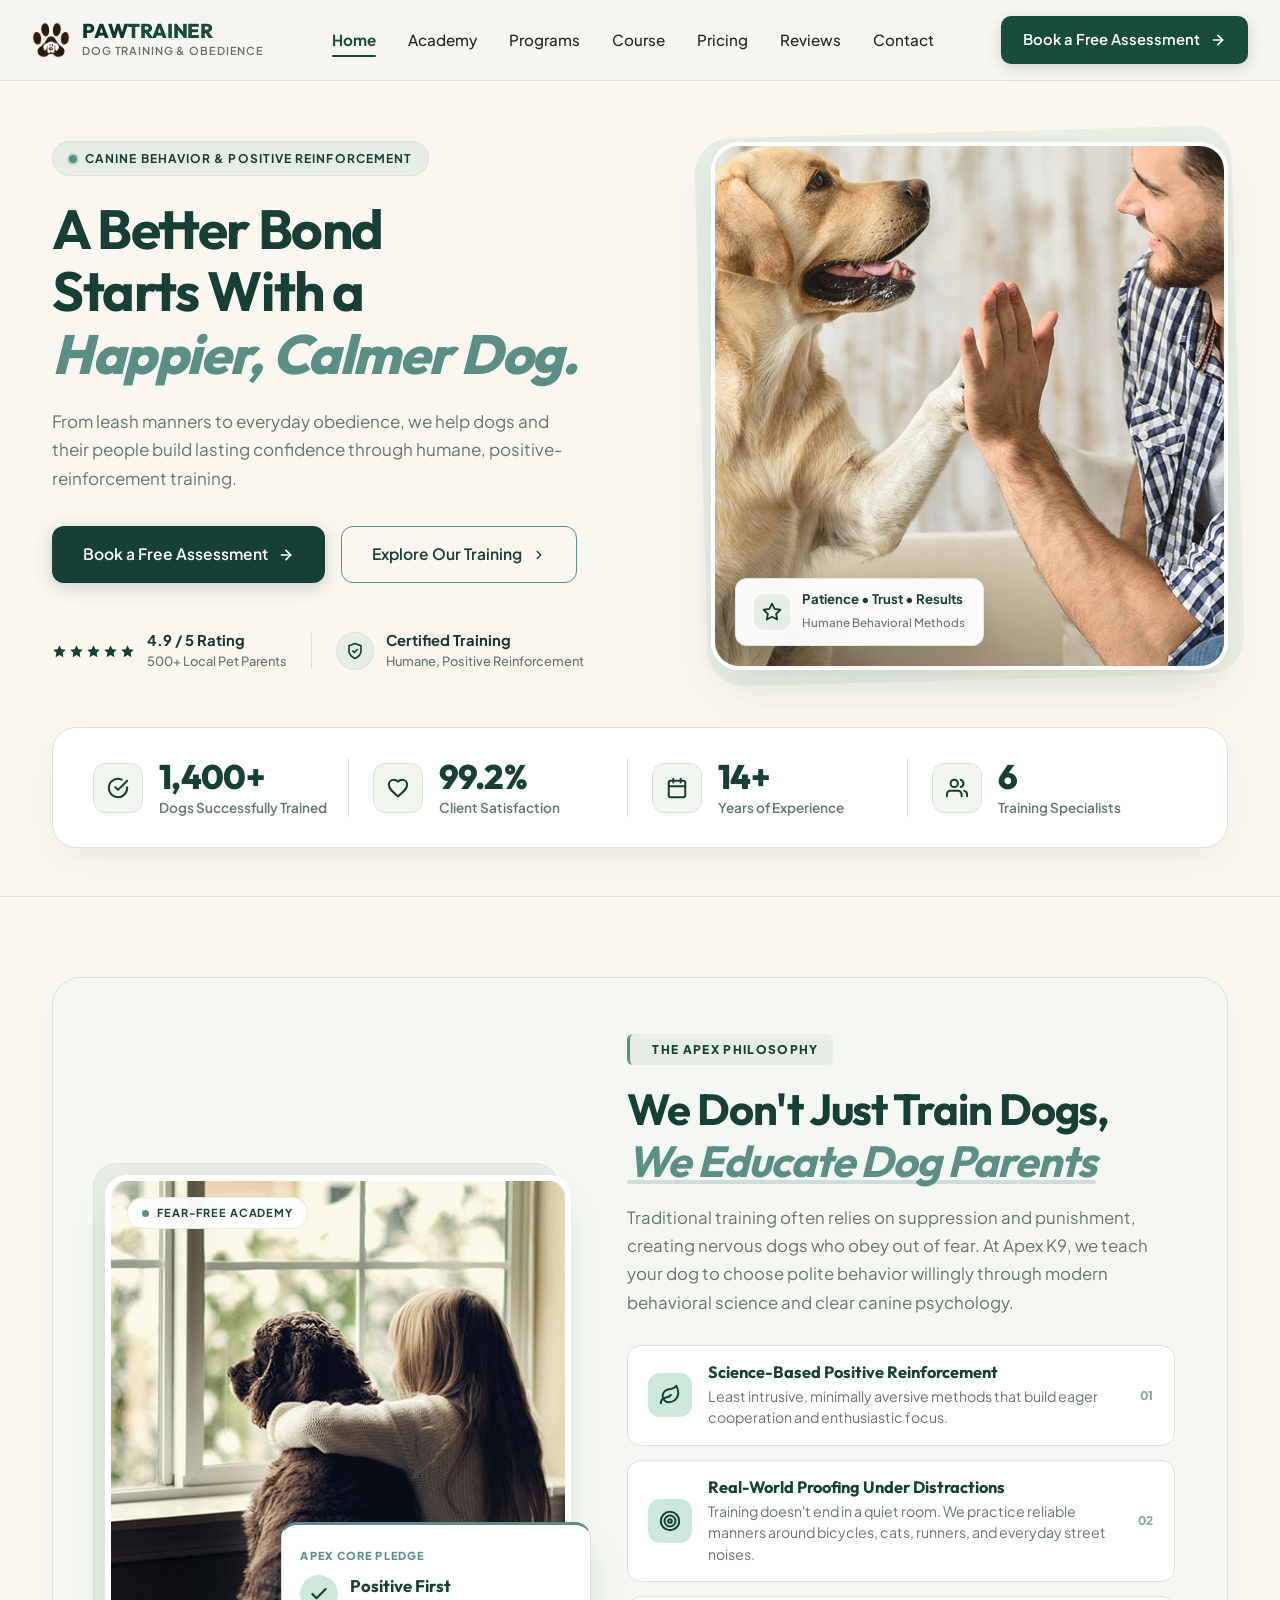
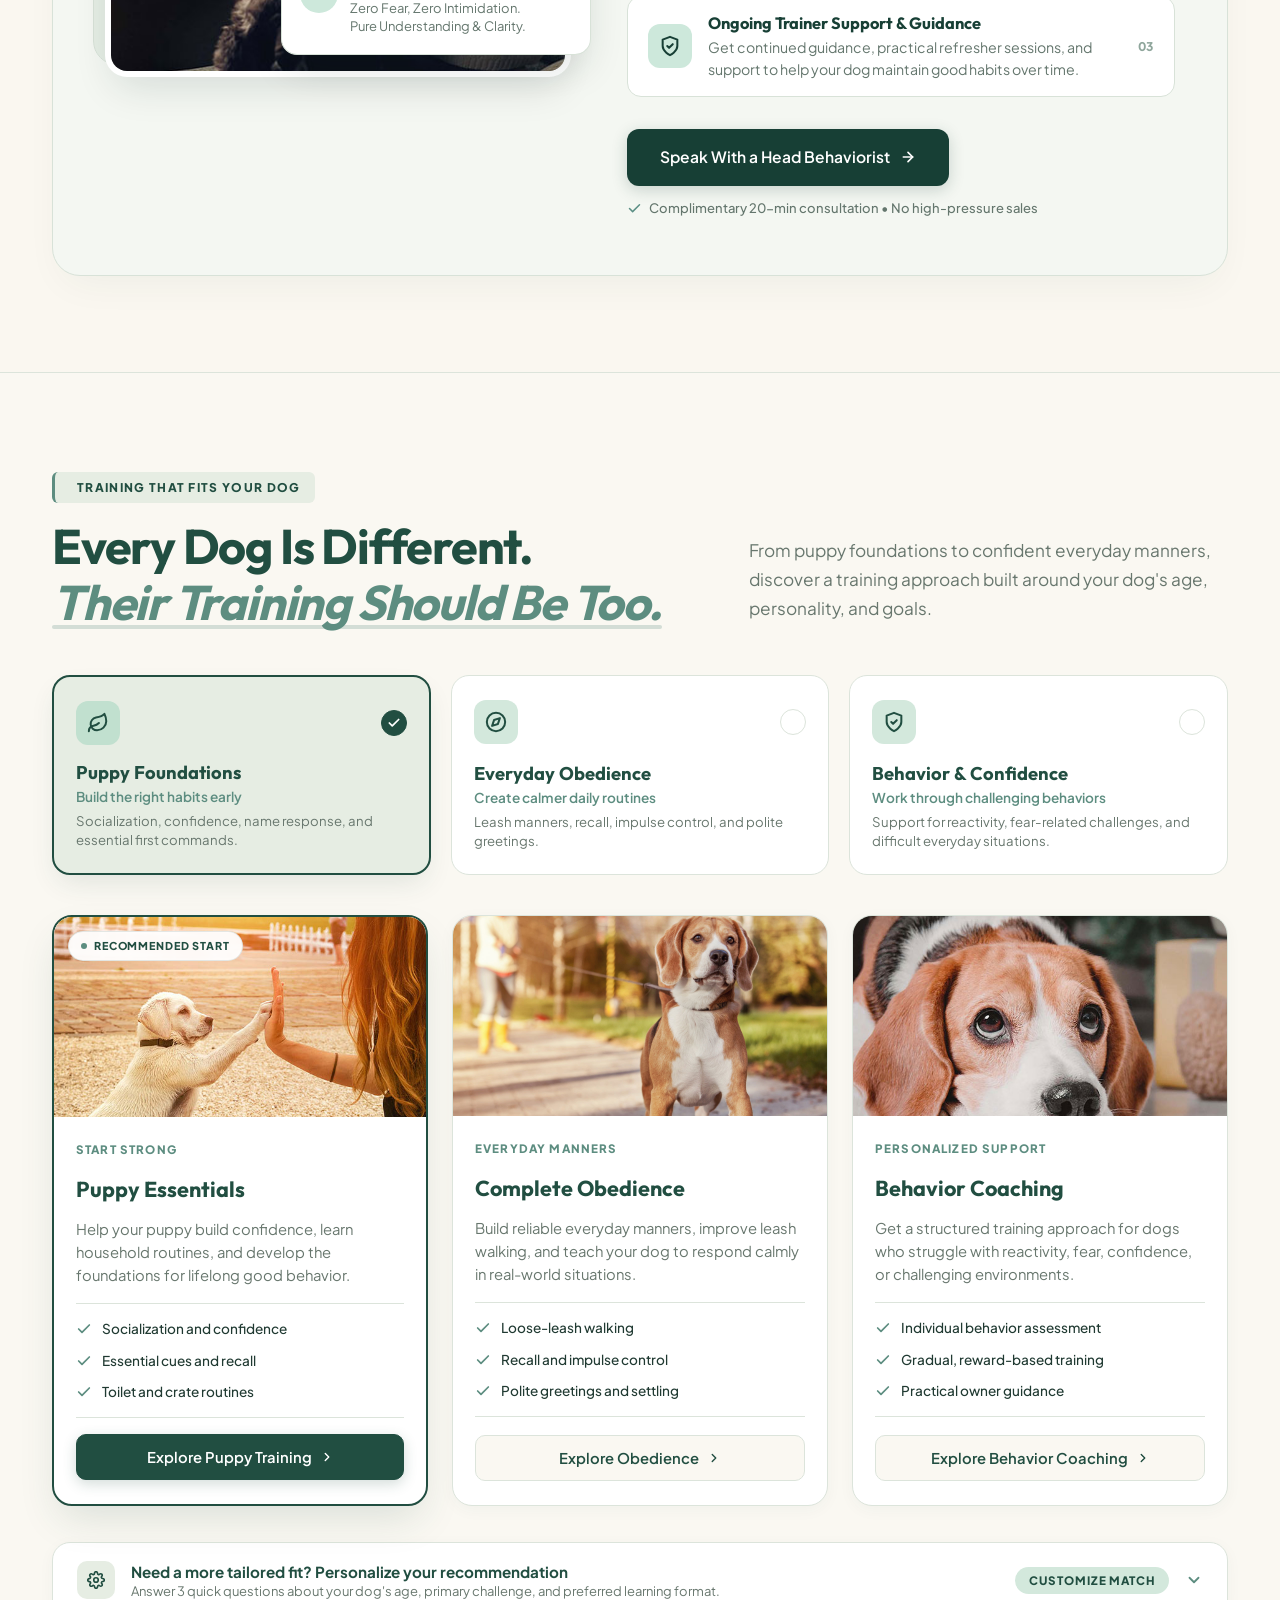
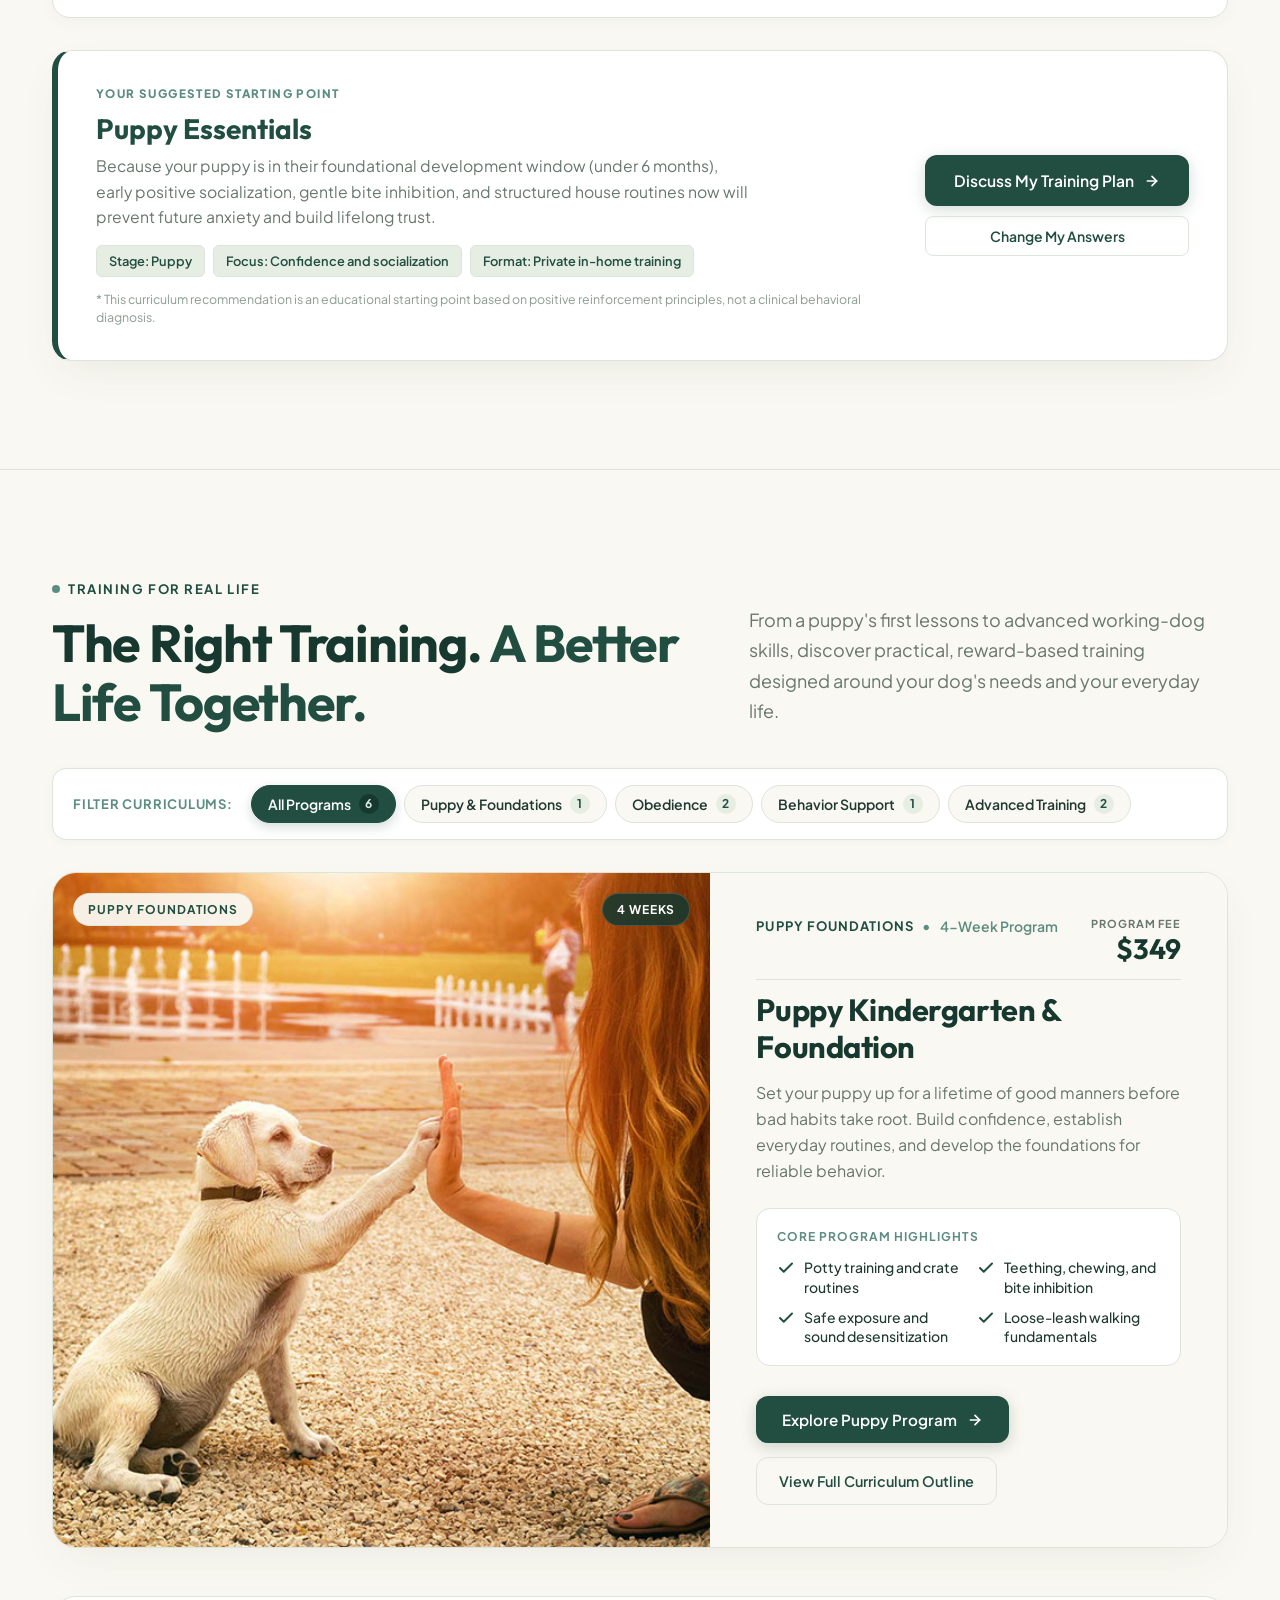
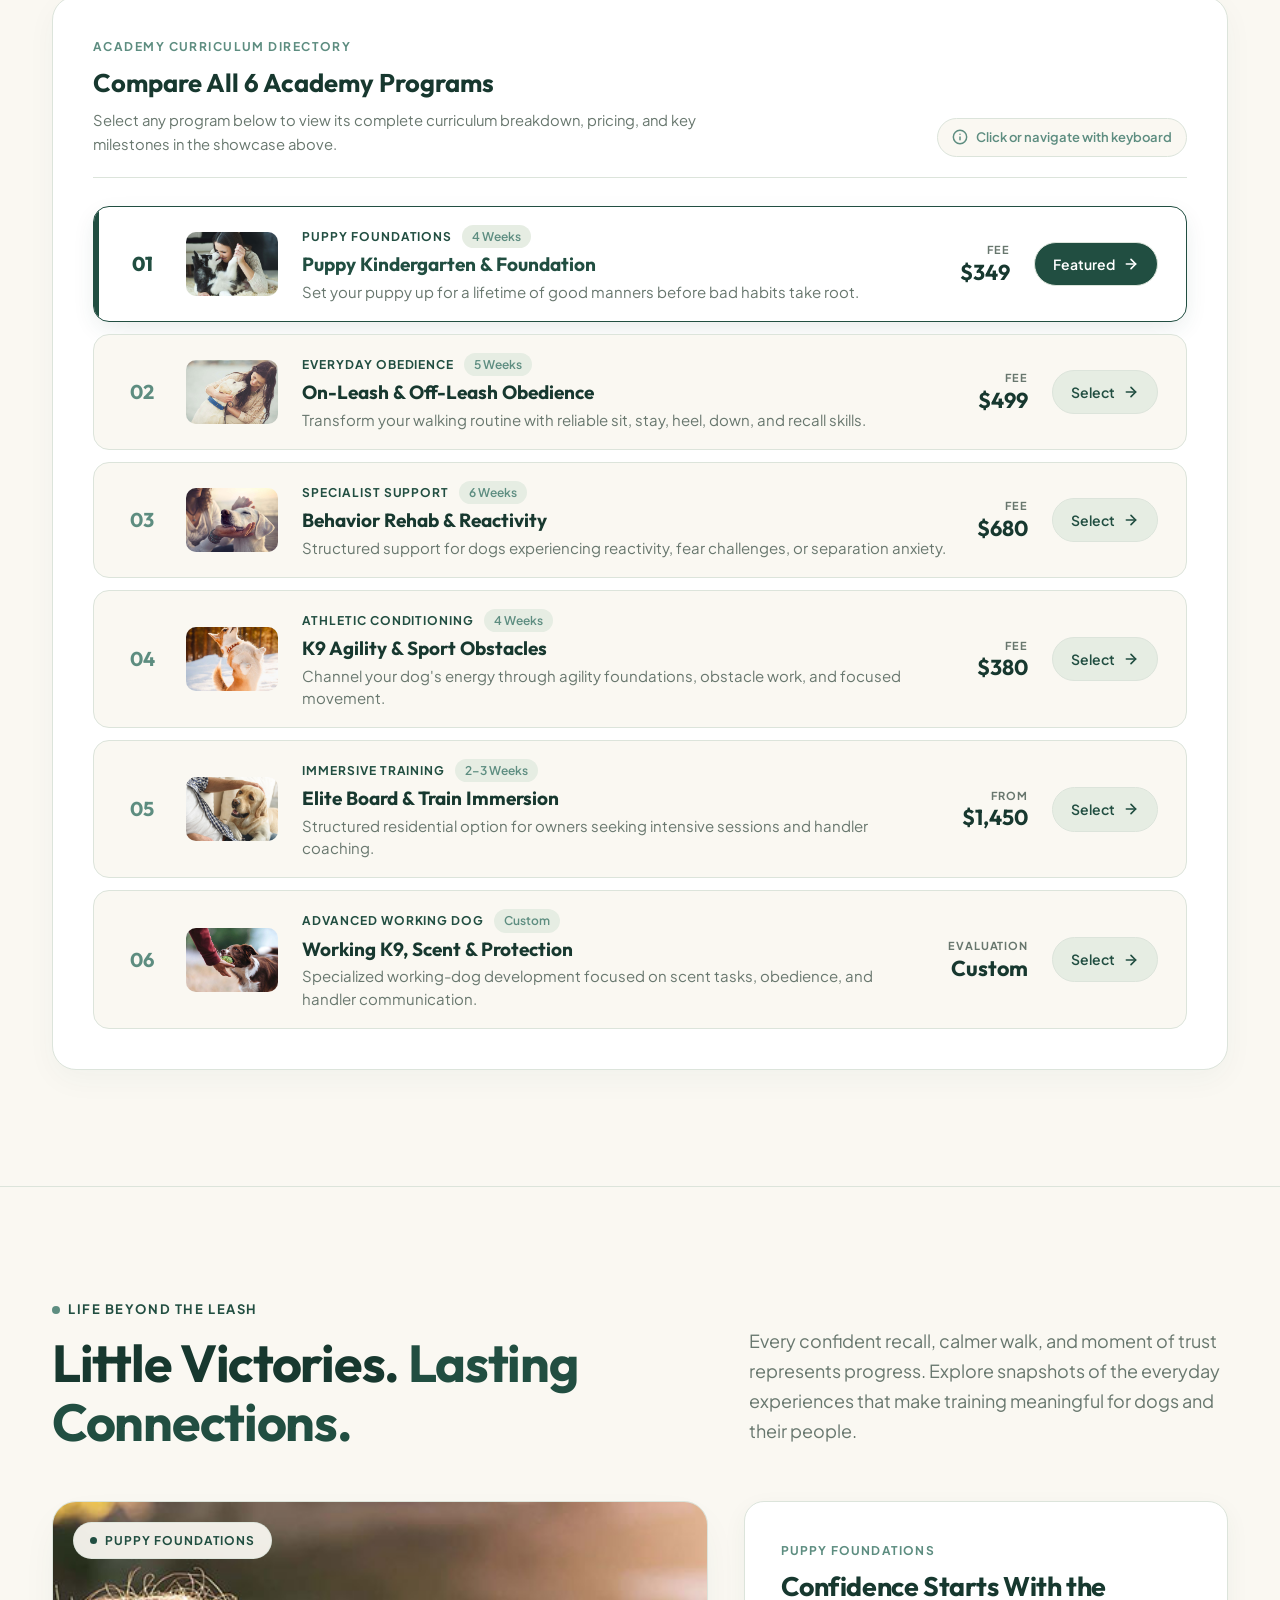
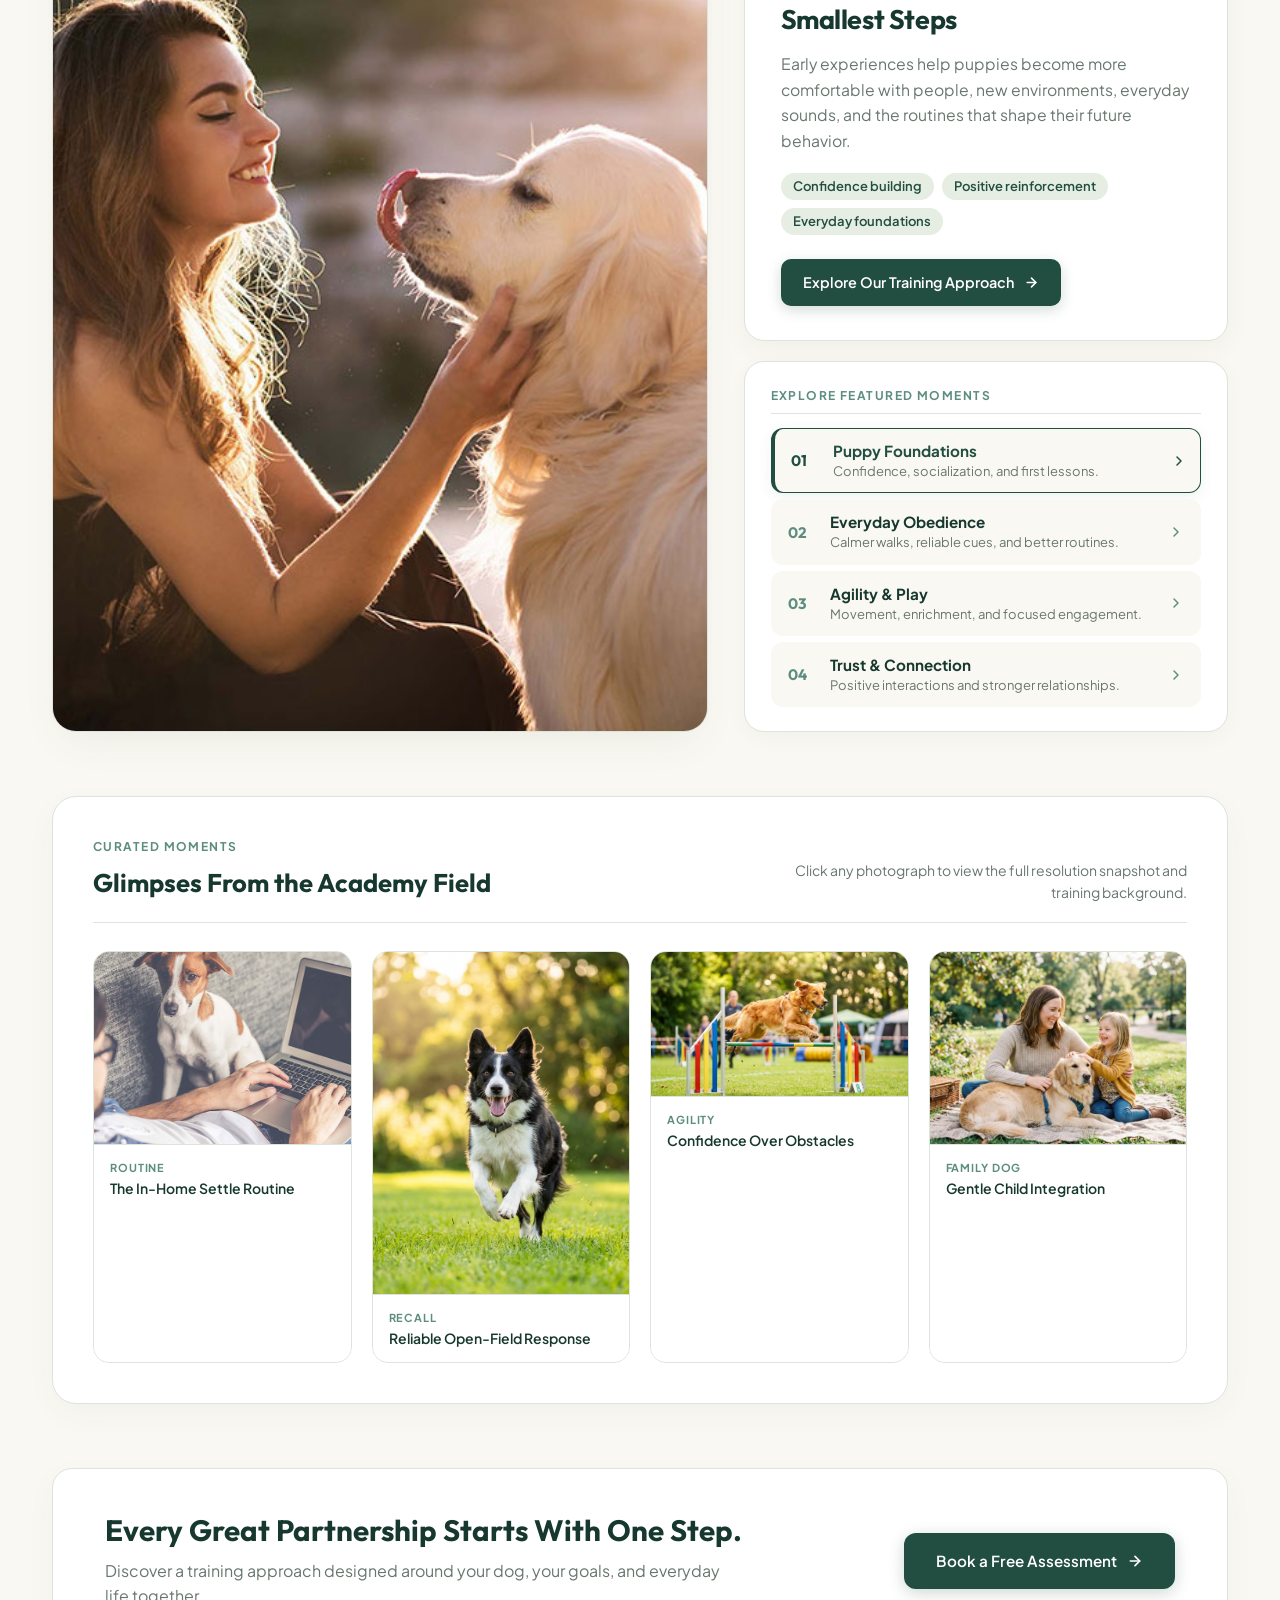
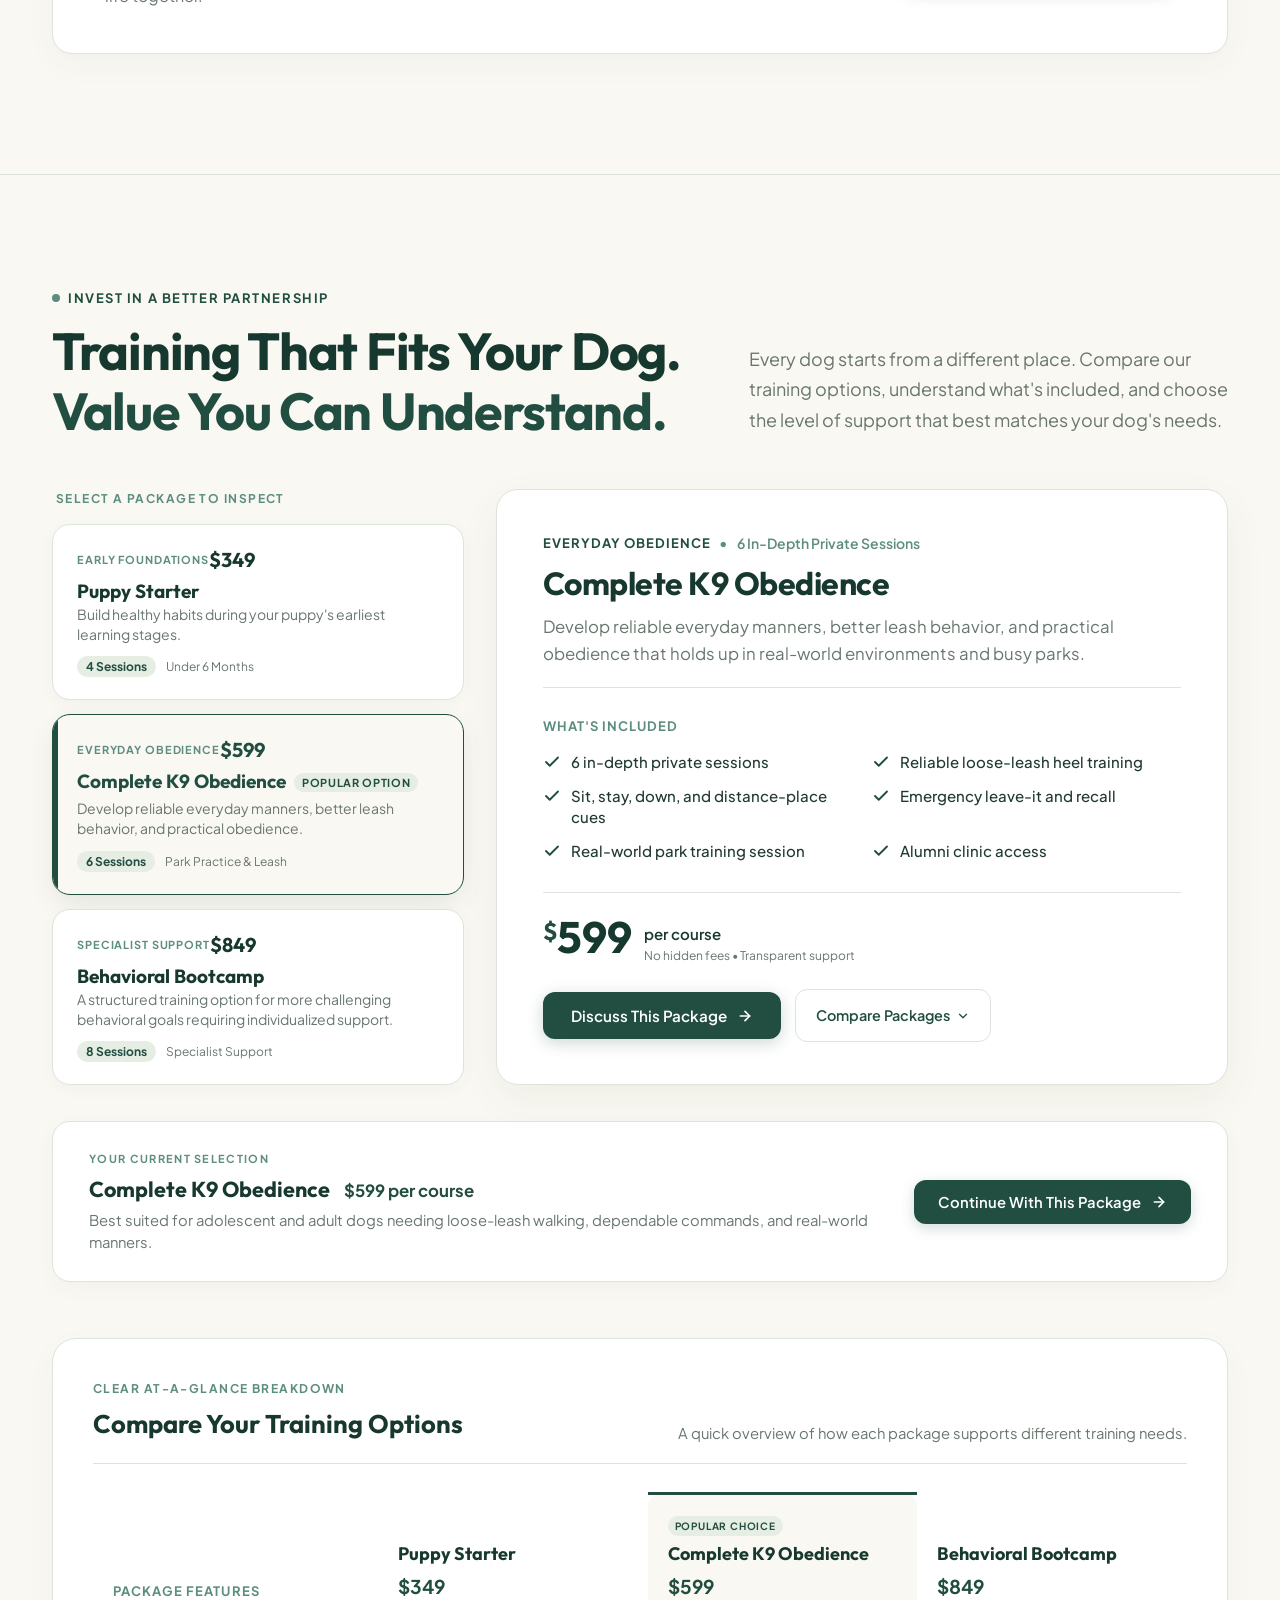
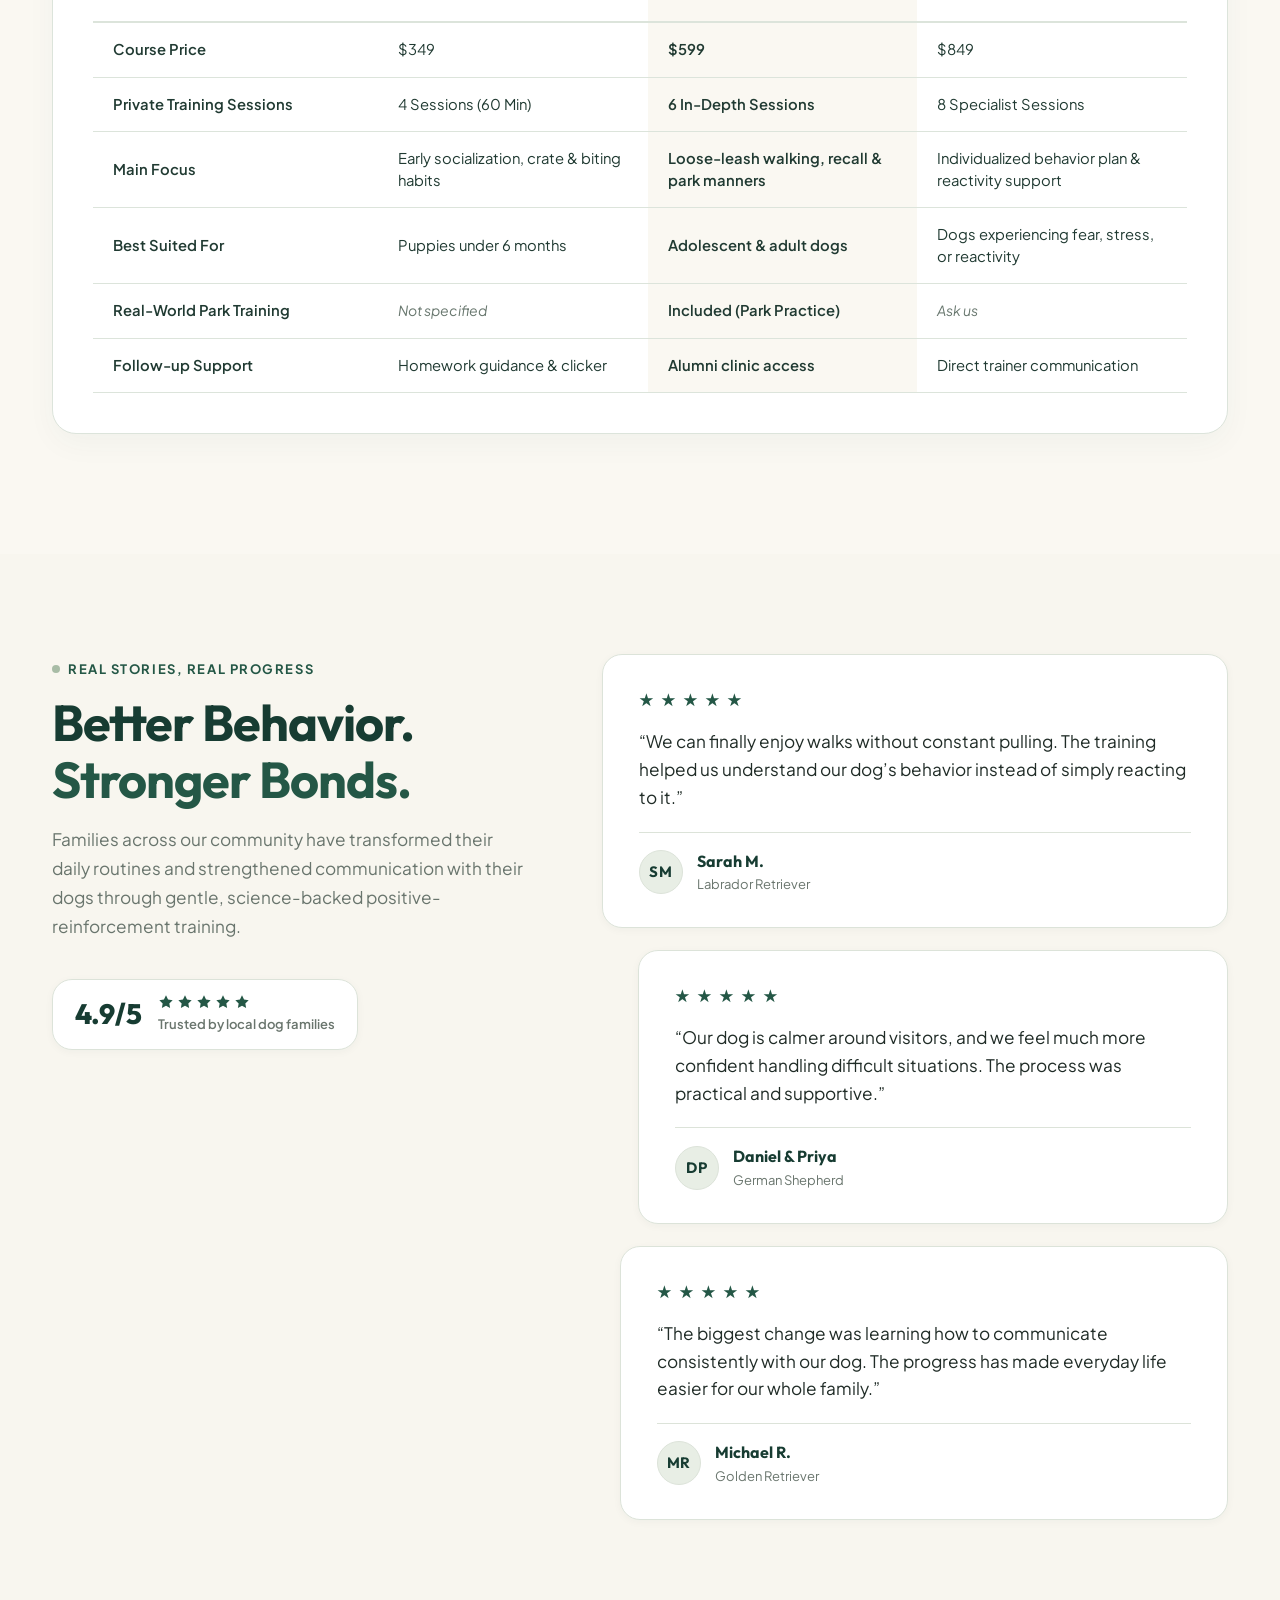
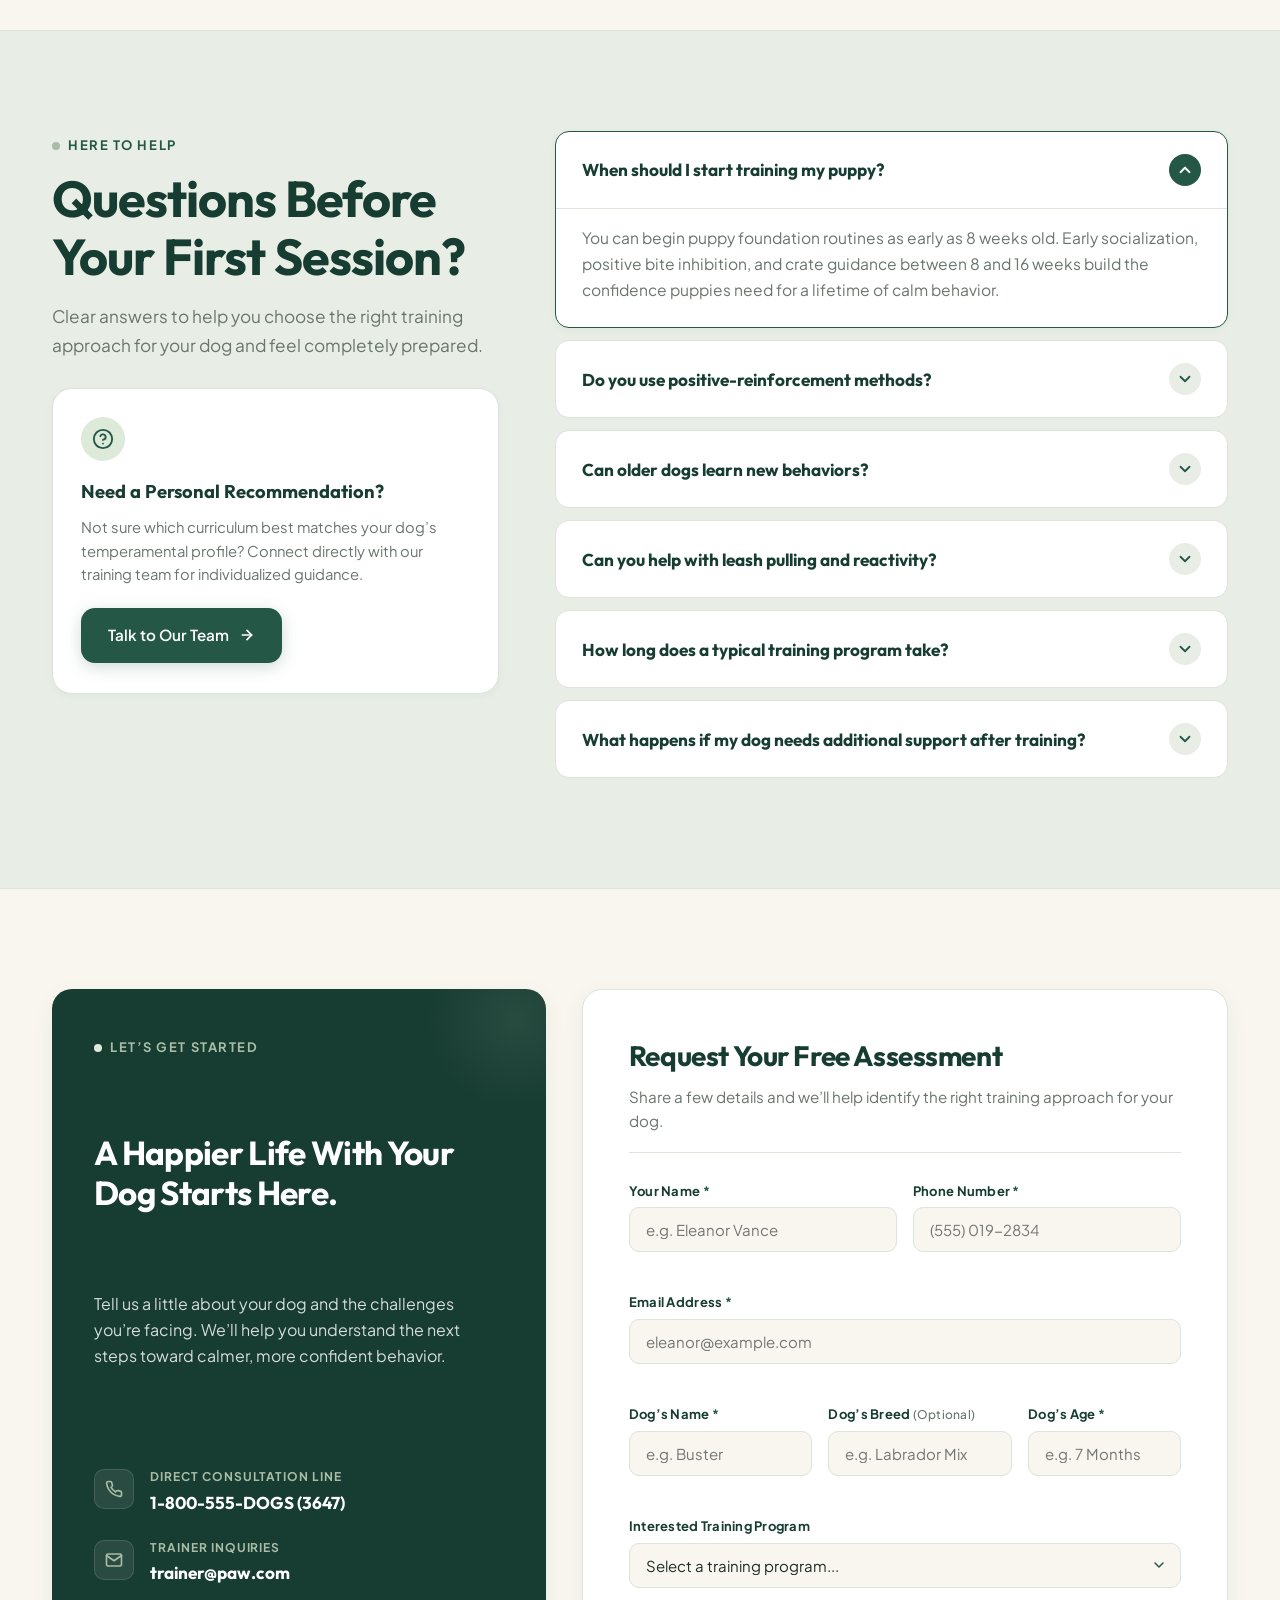
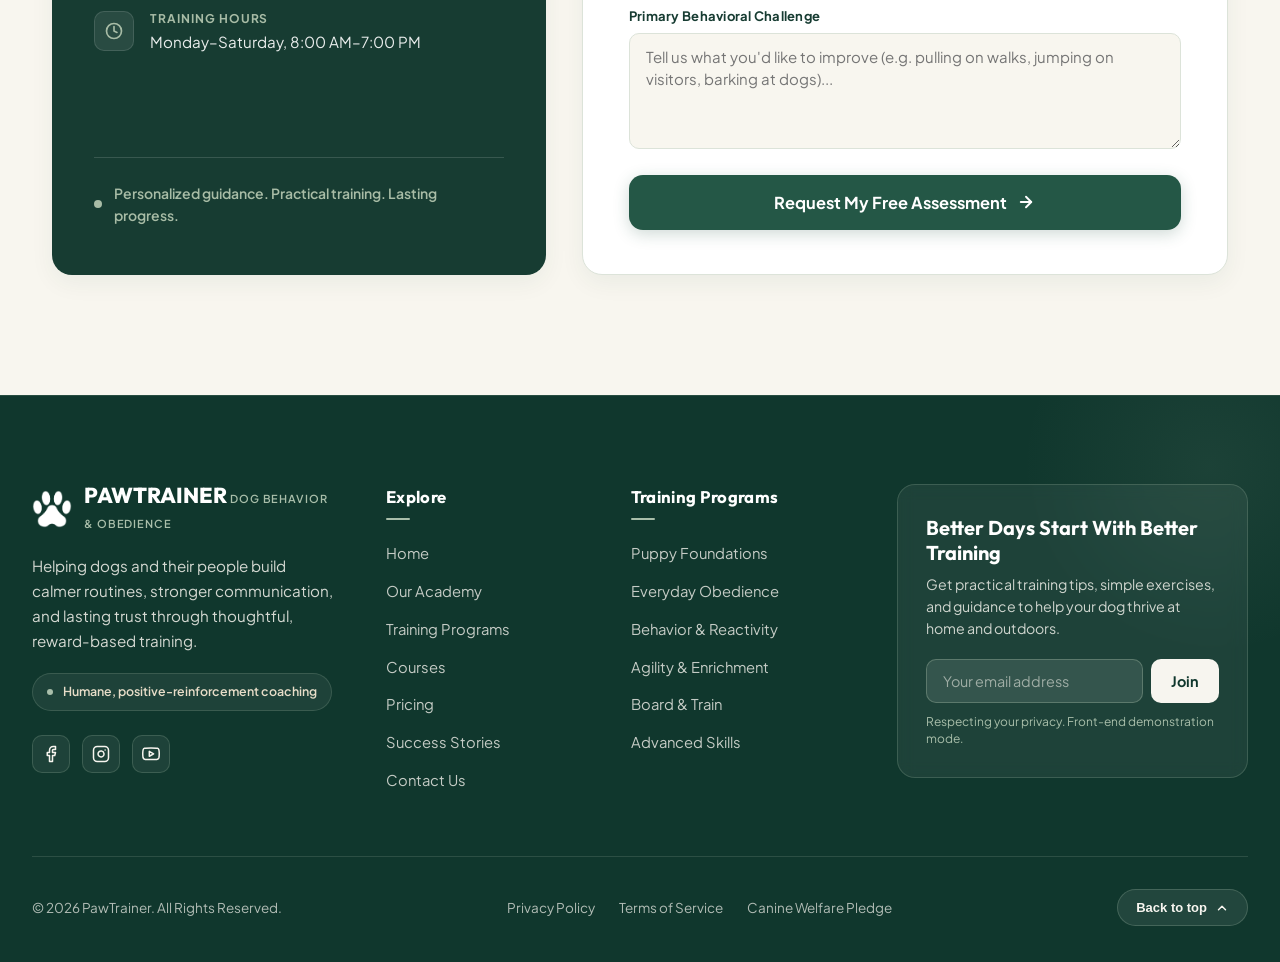
==== redesign.html @ b41aa751 "Initial commit: dog behavior and obedience redesign" ====
<!DOCTYPE html>
<html lang="en">
<head>
  <meta charset="UTF-8">
  <meta name="viewport" content="width=device-width, initial-scale=1.0">
  <title>Canine Behavioral Academy | Calm &amp; Obedient Dog Training</title>
  <meta name="description" content="A better bond starts with a happier, calmer dog. Humane, positive-reinforcement canine behavior and obedience training by certified specialists.">

  <!-- Editorial Typography: Outfit & Plus Jakarta Sans -->
  <link rel="preconnect" href="https://fonts.googleapis.com">
  <link rel="preconnect" href="https://fonts.gstatic.com" crossorigin>
  <link href="https://fonts.googleapis.com/css2?family=Outfit:wght@500;600;700;800&family=Plus+Jakarta+Sans:ital,wght@0,400;0,500;0,600;0,700;1,400;1,600&display=swap" rel="stylesheet">

  <!-- Redesigned Hero, Philosophy & Programs Stylesheet -->
  <link rel="stylesheet" href="assets/css/redesign.css?v=3.0">

  <!-- =========================================================================
       Redesigned Navigation Bar & Layered Footer Stylesheet (.rt-*)
       ========================================================================= -->
  <style id="rt-nav-footer-styles">
    /* Target section scroll-margin-top for sticky nav offset */
    #hero,
    #philosophy,
    #programs,
    #training,
    #gallery,
    #pricing,
    #s7-stories,
    #s7-faq-section,
    #s7-contact-block {
      scroll-margin-top: 84px;
    }

    /* --------------------------------------------------------------------------
       PART A: Redesigned Sticky Navigation Bar (.rt-navbar)
       -------------------------------------------------------------------------- */
    .rt-navbar {
      position: sticky;
      top: 0;
      left: 0;
      width: 100%;
      z-index: 1000;
      background-color: rgba(247, 245, 239, 0.94);
      backdrop-filter: blur(12px);
      -webkit-backdrop-filter: blur(12px);
      border-bottom: 1px solid rgba(23, 76, 60, 0.12);
      transition: all 0.25s cubic-bezier(0.16, 1, 0.3, 1);
    }

    .rt-navbar.is-scrolled {
      background-color: rgba(255, 255, 255, 0.97);
      box-shadow: 0 4px 20px rgba(16, 55, 45, 0.06);
      border-bottom-color: rgba(23, 76, 60, 0.16);
    }

    .rt-navbar__container {
      max-width: 1320px;
      margin: 0 auto;
      padding: 0 32px;
      height: 80px;
      display: flex;
      align-items: center;
      justify-content: space-between;
      gap: 24px;
    }

    /* Brand Logo */
    .rt-navbar__brand {
      display: inline-flex;
      align-items: center;
      gap: 12px;
      text-decoration: none;
      flex-shrink: 0;
      transition: transform 0.2s ease;
    }

    .rt-navbar__brand:hover {
      transform: translateY(-1px);
    }

    .rt-navbar__logo-img {
      width: 38px;
      height: 38px;
      object-fit: contain;
      display: block;
    }

    .rt-navbar__brand-text {
      display: flex;
      flex-direction: column;
    }

    .rt-navbar__brand-title {
      font-family: var(--font-heading, 'Outfit', sans-serif);
      font-size: 1.25rem;
      font-weight: 800;
      line-height: 1.1;
      letter-spacing: -0.01em;
      color: #10372D;
    }

    .rt-navbar__brand-accent {
      color: #174C3C;
    }

    .rt-navbar__brand-tagline {
      font-family: var(--font-body, 'Plus Jakarta Sans', sans-serif);
      font-size: 0.6875rem;
      font-weight: 600;
      letter-spacing: 0.08em;
      text-transform: uppercase;
      color: #657168;
    }

    /* Desktop Navigation Menu */
    .rt-navbar__menu {
      display: flex;
      align-items: center;
      gap: 32px;
      list-style: none;
      margin: 0;
      padding: 0;
    }

    .rt-navbar__link {
      position: relative;
      font-family: var(--font-body, 'Plus Jakarta Sans', sans-serif);
      font-size: 0.95rem;
      font-weight: 500;
      color: #202A25;
      text-decoration: none;
      padding: 8px 0;
      transition: color 0.2s ease, font-weight 0.2s ease;
    }

    .rt-navbar__link::after {
      content: '';
      position: absolute;
      left: 0;
      bottom: 0;
      width: 100%;
      height: 2px;
      background-color: #174C3C;
      border-radius: 2px;
      transform: scaleX(0);
      transform-origin: center;
      transition: transform 0.22s cubic-bezier(0.16, 1, 0.3, 1);
    }

    .rt-navbar__link:hover {
      color: #174C3C;
    }

    .rt-navbar__link:hover::after {
      transform: scaleX(1);
    }

    .rt-navbar__link.is-active {
      color: #174C3C;
      font-weight: 700;
    }

    .rt-navbar__link.is-active::after {
      transform: scaleX(1);
    }

    .rt-navbar__link:focus-visible {
      outline: 2px solid #174C3C;
      outline-offset: 4px;
      border-radius: 4px;
    }

    /* Navbar CTA Actions */
    .rt-navbar__actions {
      display: flex;
      align-items: center;
      gap: 16px;
      flex-shrink: 0;
    }

    .rt-navbar__cta-btn {
      display: inline-flex;
      align-items: center;
      gap: 10px;
      padding: 12px 22px;
      background-color: #174C3C;
      color: #FFFFFF;
      border-radius: 10px;
      font-family: var(--font-body, 'Plus Jakarta Sans', sans-serif);
      font-size: 0.925rem;
      font-weight: 600;
      text-decoration: none;
      transition: all 0.25s cubic-bezier(0.16, 1, 0.3, 1);
      box-shadow: 0 4px 14px rgba(23, 76, 60, 0.2);
      border: none;
      cursor: pointer;
    }

    .rt-navbar__cta-btn:hover {
      background-color: #10372D;
      transform: translateY(-2px);
      box-shadow: 0 6px 20px rgba(16, 55, 45, 0.28);
      color: #FFFFFF;
    }

    .rt-navbar__cta-btn:focus-visible {
      outline: 3px solid #A9BEAA;
      outline-offset: 3px;
    }

    .rt-navbar__cta-icon {
      width: 16px;
      height: 16px;
      flex-shrink: 0;
    }

    /* Mobile Toggle Hamburger */
    .rt-navbar__toggle {
      display: none;
      width: 44px;
      height: 44px;
      padding: 0;
      background: transparent;
      border: 1px solid rgba(23, 76, 60, 0.16);
      border-radius: 10px;
      color: #10372D;
      cursor: pointer;
      align-items: center;
      justify-content: center;
      transition: background-color 0.2s ease, border-color 0.2s ease;
    }

    .rt-navbar__toggle:hover {
      background-color: #E8EEE5;
      border-color: #A9BEAA;
    }

    .rt-navbar__toggle:focus-visible {
      outline: 2px solid #174C3C;
      outline-offset: 2px;
    }

    .rt-navbar__toggle-icon {
      width: 22px;
      height: 22px;
    }

    /* Mobile Drawer */
    .rt-navbar__mobile-drawer {
      display: none;
    }

    @media (max-width: 1024px) {
      .rt-navbar__menu,
      .rt-navbar__actions .rt-navbar__cta-btn {
        display: none;
      }

      .rt-navbar__toggle {
        display: flex;
      }

      .rt-navbar__mobile-drawer {
        display: block;
        position: absolute;
        top: 100%;
        left: 0;
        width: 100%;
        background-color: #F7F5EF;
        border-bottom: 1px solid rgba(23, 76, 60, 0.16);
        box-shadow: 0 16px 36px rgba(16, 55, 45, 0.12);
        padding: 24px 32px 32px;
        max-height: 0;
        overflow: hidden;
        opacity: 0;
        visibility: hidden;
        transition: max-height 0.35s cubic-bezier(0.16, 1, 0.3, 1), opacity 0.25s ease, visibility 0.25s ease;
      }

      .rt-navbar__mobile-drawer.is-open {
        max-height: 520px;
        opacity: 1;
        visibility: visible;
      }

      .rt-navbar__mobile-list {
        list-style: none;
        margin: 0 0 24px;
        padding: 0;
        display: flex;
        flex-direction: column;
        gap: 6px;
      }

      .rt-navbar__mobile-link {
        display: block;
        padding: 12px 14px;
        font-family: var(--font-heading, 'Outfit', sans-serif);
        font-size: 1.1rem;
        font-weight: 600;
        color: #202A25;
        text-decoration: none;
        border-radius: 8px;
        transition: background-color 0.2s ease, color 0.2s ease;
      }

      .rt-navbar__mobile-link:hover,
      .rt-navbar__mobile-link.is-active {
        background-color: #E8EEE5;
        color: #174C3C;
      }

      .rt-navbar__mobile-cta {
        width: 100%;
        justify-content: center;
        padding: 14px 24px;
        font-size: 1rem;
      }
    }

    @media (max-width: 480px) {
      .rt-navbar__container {
        padding: 0 20px;
        height: 72px;
      }

      .rt-navbar__mobile-drawer {
        padding: 20px 20px 28px;
      }

      .rt-navbar__brand-title {
        font-size: 1.15rem;
      }

      .rt-navbar__brand-tagline {
        font-size: 0.625rem;
      }
    }

    /* --------------------------------------------------------------------------
       PART B: Redesigned Layered Footer (.rt-footer)
       Deep forest-green (#10372D), ivory text (#F7F5EF), muted sage (#A9BEAA)
       -------------------------------------------------------------------------- */
    .rt-footer {
      background-color: #10372D;
      color: #F7F5EF;
      font-family: var(--font-body, 'Plus Jakarta Sans', sans-serif);
      padding: 88px 0 36px;
      position: relative;
      overflow: hidden;
      border-top: 1px solid rgba(169, 190, 170, 0.16);
    }

    .rt-footer::before {
      content: '';
      position: absolute;
      top: -120px;
      right: -120px;
      width: 380px;
      height: 380px;
      border-radius: 50%;
      background: radial-gradient(circle, rgba(169, 190, 170, 0.08) 0%, transparent 70%);
      pointer-events: none;
    }

    .rt-footer__container {
      max-width: 1320px;
      margin: 0 auto;
      padding: 0 32px;
      position: relative;
      z-index: 1;
    }

    /* Main Grid Layout */
    .rt-footer__grid {
      display: grid;
      grid-template-columns: 1.4fr 0.9fr 1fr 1.35fr;
      gap: 48px;
      margin-bottom: 64px;
    }

    /* Col 1: Brand & Mission */
    .rt-footer__brand-col {
      display: flex;
      flex-direction: column;
    }

    .rt-footer__brand {
      display: inline-flex;
      align-items: center;
      gap: 12px;
      text-decoration: none;
      margin-bottom: 18px;
    }

    .rt-footer__brand-logo {
      width: 40px;
      height: 40px;
      object-fit: contain;
      filter: brightness(0) invert(1);
    }

    .rt-footer__brand-title {
      font-family: var(--font-heading, 'Outfit', sans-serif);
      font-size: 1.35rem;
      font-weight: 800;
      line-height: 1.1;
      color: #FFFFFF;
    }

    .rt-footer__brand-tagline {
      font-size: 0.6875rem;
      font-weight: 600;
      letter-spacing: 0.08em;
      text-transform: uppercase;
      color: #A9BEAA;
    }

    .rt-footer__desc {
      font-size: 0.95rem;
      line-height: 1.65;
      color: rgba(247, 245, 239, 0.85);
      margin: 0 0 20px;
      max-width: 340px;
    }

    .rt-footer__pledge-badge {
      display: inline-flex;
      align-items: center;
      gap: 10px;
      padding: 8px 14px;
      background-color: rgba(255, 255, 255, 0.06);
      border: 1px solid rgba(169, 190, 170, 0.2);
      border-radius: 9999px;
      font-size: 0.775rem;
      font-weight: 600;
      color: #E7DDC8;
      margin-bottom: 24px;
      width: fit-content;
    }

    .rt-footer__pledge-dot {
      width: 6px;
      height: 6px;
      border-radius: 50%;
      background-color: #A9BEAA;
    }

    .rt-footer__socials {
      display: flex;
      align-items: center;
      gap: 12px;
    }

    .rt-footer__social-btn {
      width: 38px;
      height: 38px;
      border-radius: 10px;
      background-color: rgba(255, 255, 255, 0.06);
      border: 1px solid rgba(169, 190, 170, 0.22);
      color: #F7F5EF;
      display: flex;
      align-items: center;
      justify-content: center;
      text-decoration: none;
      transition: all 0.2s ease;
    }

    .rt-footer__social-btn:hover {
      background-color: #174C3C;
      border-color: #A9BEAA;
      color: #FFFFFF;
      transform: translateY(-2px);
    }

    .rt-footer__social-btn:focus-visible {
      outline: 2px solid #A9BEAA;
      outline-offset: 2px;
    }

    /* Col 2 & 3: Link Columns */
    .rt-footer__col-heading {
      font-family: var(--font-heading, 'Outfit', sans-serif);
      font-size: 1.05rem;
      font-weight: 700;
      letter-spacing: 0.02em;
      color: #FFFFFF;
      margin: 0 0 20px;
      position: relative;
      padding-bottom: 10px;
    }

    .rt-footer__col-heading::after {
      content: '';
      position: absolute;
      left: 0;
      bottom: 0;
      width: 24px;
      height: 2px;
      background-color: #A9BEAA;
      border-radius: 2px;
    }

    .rt-footer__link-list {
      list-style: none;
      margin: 0;
      padding: 0;
      display: flex;
      flex-direction: column;
      gap: 12px;
    }

    .rt-footer__link {
      font-size: 0.925rem;
      color: rgba(247, 245, 239, 0.78);
      text-decoration: none;
      transition: color 0.2s ease, transform 0.2s ease;
      display: inline-flex;
      align-items: center;
      gap: 6px;
    }

    .rt-footer__link:hover {
      color: #FFFFFF;
      transform: translateX(3px);
    }

    .rt-footer__link:focus-visible {
      outline: 2px solid #A9BEAA;
      outline-offset: 2px;
      border-radius: 4px;
    }

    /* Col 4: Newsletter Card */
    .rt-footer__newsletter-card {
      background-color: rgba(255, 255, 255, 0.06);
      border: 1px solid rgba(169, 190, 170, 0.22);
      border-radius: 18px;
      padding: 30px 28px;
      backdrop-filter: blur(8px);
    }

    .rt-footer__newsletter-title {
      font-family: var(--font-heading, 'Outfit', sans-serif);
      font-size: 1.25rem;
      font-weight: 700;
      color: #FFFFFF;
      margin: 0 0 8px;
      line-height: 1.25;
    }

    .rt-footer__newsletter-desc {
      font-size: 0.8875rem;
      line-height: 1.55;
      color: rgba(247, 245, 239, 0.82);
      margin: 0 0 20px;
    }

    .rt-footer__form {
      display: flex;
      flex-direction: column;
      gap: 10px;
    }

    .rt-footer__input-row {
      display: flex;
      gap: 8px;
    }

    .rt-footer__input {
      flex: 1;
      padding: 12px 16px;
      border-radius: 10px;
      border: 1px solid rgba(169, 190, 170, 0.35);
      background-color: rgba(255, 255, 255, 0.1);
      color: #FFFFFF;
      font-family: var(--font-body, 'Plus Jakarta Sans', sans-serif);
      font-size: 0.9rem;
      transition: border-color 0.2s ease, background-color 0.2s ease;
    }

    .rt-footer__input::placeholder {
      color: rgba(247, 245, 239, 0.55);
    }

    .rt-footer__input:focus {
      outline: none;
      background-color: rgba(255, 255, 255, 0.16);
      border-color: #A9BEAA;
      box-shadow: 0 0 0 3px rgba(169, 190, 170, 0.25);
    }

    .rt-footer__submit-btn {
      padding: 12px 20px;
      border-radius: 10px;
      border: none;
      background-color: #F7F5EF;
      color: #10372D;
      font-family: var(--font-body, 'Plus Jakarta Sans', sans-serif);
      font-size: 0.9rem;
      font-weight: 700;
      cursor: pointer;
      transition: all 0.2s ease;
      white-space: nowrap;
    }

    .rt-footer__submit-btn:hover {
      background-color: #E7DDC8;
      transform: translateY(-1px);
    }

    .rt-footer__submit-btn:focus-visible {
      outline: 2px solid #FFFFFF;
      outline-offset: 2px;
    }

    .rt-footer__form-note {
      font-size: 0.75rem;
      color: #A9BEAA;
      line-height: 1.45;
      margin: 0;
    }

    .rt-footer__form-status {
      font-size: 0.8125rem;
      padding: 8px 12px;
      border-radius: 8px;
      margin-top: 6px;
      display: none;
    }

    .rt-footer__form-status.is-visible {
      display: block;
    }

    .rt-footer__form-status.is-success {
      background-color: rgba(169, 190, 170, 0.18);
      color: #E7DDC8;
      border: 1px solid rgba(169, 190, 170, 0.3);
    }

    .rt-footer__form-status.is-error {
      background-color: rgba(220, 80, 80, 0.18);
      color: #FFC0C0;
      border: 1px solid rgba(220, 80, 80, 0.3);
    }

    /* Footer Bottom Legal & Back to Top */
    .rt-footer__bottom {
      display: flex;
      justify-content: space-between;
      align-items: center;
      padding-top: 32px;
      border-top: 1px solid rgba(169, 190, 170, 0.18);
      flex-wrap: wrap;
      gap: 20px;
      font-size: 0.845rem;
      color: rgba(247, 245, 239, 0.7);
    }

    .rt-footer__legal-links {
      display: flex;
      align-items: center;
      gap: 24px;
      flex-wrap: wrap;
    }

    .rt-footer__legal-link {
      color: rgba(247, 245, 239, 0.7);
      text-decoration: none;
      transition: color 0.2s ease;
    }

    .rt-footer__legal-link:hover {
      color: #FFFFFF;
    }

    .rt-footer__legal-link:focus-visible {
      outline: 2px solid #A9BEAA;
      outline-offset: 2px;
      border-radius: 4px;
    }

    .rt-footer__back-to-top {
      display: inline-flex;
      align-items: center;
      gap: 8px;
      padding: 10px 18px;
      border-radius: 9999px;
      background-color: rgba(255, 255, 255, 0.08);
      border: 1px solid rgba(169, 190, 170, 0.25);
      color: #F7F5EF;
      font-size: 0.8125rem;
      font-weight: 600;
      cursor: pointer;
      transition: all 0.22s ease;
    }

    .rt-footer__back-to-top:hover {
      background-color: #174C3C;
      border-color: #A9BEAA;
      color: #FFFFFF;
      transform: translateY(-2px);
    }

    .rt-footer__back-to-top:focus-visible {
      outline: 2px solid #A9BEAA;
      outline-offset: 2px;
    }

    /* Responsive Footer Breakpoints */
    @media (max-width: 1024px) {
      .rt-footer {
        padding: 72px 0 32px;
      }

      .rt-footer__grid {
        grid-template-columns: 1fr 1fr;
        gap: 40px;
      }

      .rt-footer__brand-col {
        max-width: 100%;
      }

      .rt-footer__desc {
        max-width: 100%;
      }

      .rt-footer__newsletter-card {
        grid-column: span 2;
      }
    }

    @media (max-width: 768px) {
      .rt-footer__container {
        padding: 0 20px;
      }

      .rt-footer__grid {
        grid-template-columns: 1fr;
        gap: 36px;
      }

      .rt-footer__newsletter-card {
        grid-column: span 1;
      }

      .rt-footer__bottom {
        flex-direction: column;
        align-items: flex-start;
        gap: 18px;
      }

      .rt-footer__legal-links {
        gap: 16px;
      }

      .rt-footer__back-to-top {
        align-self: flex-start;
      }
    }

    @media (max-width: 480px) {
      .rt-footer__input-row {
        flex-direction: column;
      }

      .rt-footer__submit-btn {
        width: 100%;
      }
    }
  </style>
</head>
<body class="redesign-body">

  <!-- =========================================================================
       Redesigned Sticky Navigation Bar (.rt-navbar)
       ========================================================================= -->
  <header class="rt-navbar" id="rt-site-header">
    <div class="rt-navbar__container">
      
      <!-- Brand Logo -->
      <a href="#hero" class="rt-navbar__brand" aria-label="PawTrainer Homepage">
        <img src="assets/images/logo-paw.png" alt="PawTrainer Canine Academy Logo" class="rt-navbar__logo-img">
        <div class="rt-navbar__brand-text">
          <span class="rt-navbar__brand-title">PAW<span class="rt-navbar__brand-accent">TRAINER</span></span>
          <span class="rt-navbar__brand-tagline">Dog Training &amp; Obedience</span>
        </div>
      </a>

      <!-- Desktop Navigation Menu -->
      <nav class="rt-navbar__nav" aria-label="Primary Navigation">
        <ul class="rt-navbar__menu">
          <li><a href="#hero" class="rt-navbar__link is-active">Home</a></li>
          <li><a href="#philosophy" class="rt-navbar__link">Academy</a></li>
          <li><a href="#programs" class="rt-navbar__link">Programs</a></li>
          <li><a href="#training" class="rt-navbar__link">Course</a></li>
          <li><a href="#pricing" class="rt-navbar__link">Pricing</a></li>
          <li><a href="#s7-stories" class="rt-navbar__link">Reviews</a></li>
          <li><a href="#s7-contact-block" class="rt-navbar__link">Contact</a></li>
        </ul>
      </nav>

      <!-- CTA Action & Mobile Toggle -->
      <div class="rt-navbar__actions">
        <a href="#s7-contact-block" class="rt-navbar__cta-btn" id="rtNavCta">
          <span>Book a Free Assessment</span>
          <svg class="rt-navbar__cta-icon" viewBox="0 0 24 24" fill="none" stroke="currentColor" stroke-width="2.4" stroke-linecap="round" stroke-linejoin="round" aria-hidden="true">
            <line x1="5" y1="12" x2="19" y2="12"></line>
            <polyline points="12 5 19 12 12 19"></polyline>
          </svg>
        </a>

        <!-- Mobile Menu Toggle Button -->
        <button type="button" class="rt-navbar__toggle" id="rt-mobile-toggle" aria-label="Toggle navigation menu" aria-expanded="false" aria-controls="rt-mobile-menu">
          <svg class="rt-navbar__toggle-icon" viewBox="0 0 24 24" fill="none" stroke="currentColor" stroke-width="2.2" stroke-linecap="round" stroke-linejoin="round" aria-hidden="true">
            <line x1="3" y1="6" x2="21" y2="6"></line>
            <line x1="3" y1="12" x2="21" y2="12"></line>
            <line x1="3" y1="18" x2="21" y2="18"></line>
          </svg>
        </button>
      </div>

    </div>

    <!-- Mobile Navigation Drawer -->
    <div class="rt-navbar__mobile-drawer" id="rt-mobile-menu" aria-label="Mobile Navigation">
      <ul class="rt-navbar__mobile-list">
        <li><a href="#hero" class="rt-navbar__mobile-link is-active">Home</a></li>
        <li><a href="#philosophy" class="rt-navbar__mobile-link">Academy</a></li>
        <li><a href="#programs" class="rt-navbar__mobile-link">Programs</a></li>
        <li><a href="#training" class="rt-navbar__mobile-link">Course</a></li>
        <li><a href="#pricing" class="rt-navbar__mobile-link">Pricing</a></li>
        <li><a href="#s7-stories" class="rt-navbar__mobile-link">Reviews</a></li>
        <li><a href="#s7-contact-block" class="rt-navbar__mobile-link">Contact</a></li>
      </ul>
      <a href="#s7-contact-block" class="rt-navbar__cta-btn rt-navbar__mobile-cta">
        <span>Book a Free Assessment</span>
        <svg class="rt-navbar__cta-icon" viewBox="0 0 24 24" fill="none" stroke="currentColor" stroke-width="2.4" stroke-linecap="round" stroke-linejoin="round" aria-hidden="true">
          <line x1="5" y1="12" x2="19" y2="12"></line>
          <polyline points="12 5 19 12 12 19"></polyline>
        </svg>
      </a>
    </div>
  </header>

  <main id="main-content">
    <!-- =========================================================================
         Redesigned Hero Section (Warm Ivory & Forest Green Split Composition)
         ========================================================================= -->
    <section class="redesign-hero" id="hero" aria-label="Canine Academy Introduction">
      <div class="redesign-hero__container">
        <div class="redesign-hero__layout">
          
          <!-- Left Content Column (~52%) -->
          <div class="redesign-hero__content">
            
            <!-- Eyebrow Label -->
            <div class="redesign-hero__eyebrow" role="text">
              <span class="redesign-hero__eyebrow-dot" aria-hidden="true"></span>
              <span class="redesign-hero__eyebrow-text">CANINE BEHAVIOR &amp; POSITIVE REINFORCEMENT</span>
            </div>

            <!-- Main Headline -->
            <h1 class="redesign-hero__title">
              A Better Bond Starts With a <span class="redesign-hero__title-highlight">Happier, Calmer Dog.</span>
            </h1>

            <!-- Supporting Paragraph -->
            <p class="redesign-hero__text">
              From leash manners to everyday obedience, we help dogs and their people build lasting confidence through humane, positive-reinforcement training.
            </p>

            <!-- CTA Actions -->
            <div class="redesign-hero__actions">
              <a href="#assessment" class="redesign-hero__btn redesign-hero__btn--primary" id="heroBookAssessment">
                <span>Book a Free Assessment</span>
                <svg class="redesign-hero__btn-icon" width="16" height="16" viewBox="0 0 24 24" fill="none" stroke="currentColor" stroke-width="2.5" stroke-linecap="round" stroke-linejoin="round" aria-hidden="true">
                  <line x1="5" y1="12" x2="19" y2="12"></line>
                  <polyline points="12 5 19 12 12 19"></polyline>
                </svg>
              </a>
              <a href="#training" class="redesign-hero__btn redesign-hero__btn--secondary" id="heroExploreTraining">
                <span>Explore Our Training</span>
                <svg class="redesign-hero__btn-icon" width="14" height="14" viewBox="0 0 24 24" fill="none" stroke="currentColor" stroke-width="2.2" stroke-linecap="round" stroke-linejoin="round" aria-hidden="true">
                  <polyline points="9 18 15 12 9 6"></polyline>
                </svg>
              </a>
            </div>

            <!-- Trust Indicators -->
            <div class="redesign-hero__trust" aria-label="Accreditations and client ratings">
              <!-- Indicator 1 -->
              <div class="redesign-hero__trust-card">
                <div class="redesign-hero__trust-stars" aria-label="5 out of 5 stars">
                  <svg width="15" height="15" viewBox="0 0 24 24" fill="currentColor" aria-hidden="true"><polygon points="12 2 15.09 8.26 22 9.27 17 14.14 18.18 21.02 12 17.77 5.82 21.02 7 14.14 2 9.27 8.91 8.26 12 2"/></svg>
                  <svg width="15" height="15" viewBox="0 0 24 24" fill="currentColor" aria-hidden="true"><polygon points="12 2 15.09 8.26 22 9.27 17 14.14 18.18 21.02 12 17.77 5.82 21.02 7 14.14 2 9.27 8.91 8.26 12 2"/></svg>
                  <svg width="15" height="15" viewBox="0 0 24 24" fill="currentColor" aria-hidden="true"><polygon points="12 2 15.09 8.26 22 9.27 17 14.14 18.18 21.02 12 17.77 5.82 21.02 7 14.14 2 9.27 8.91 8.26 12 2"/></svg>
                  <svg width="15" height="15" viewBox="0 0 24 24" fill="currentColor" aria-hidden="true"><polygon points="12 2 15.09 8.26 22 9.27 17 14.14 18.18 21.02 12 17.77 5.82 21.02 7 14.14 2 9.27 8.91 8.26 12 2"/></svg>
                  <svg width="15" height="15" viewBox="0 0 24 24" fill="currentColor" aria-hidden="true"><polygon points="12 2 15.09 8.26 22 9.27 17 14.14 18.18 21.02 12 17.77 5.82 21.02 7 14.14 2 9.27 8.91 8.26 12 2"/></svg>
                </div>
                <div class="redesign-hero__trust-meta">
                  <span class="redesign-hero__trust-val">4.9 / 5 Rating</span>
                  <span class="redesign-hero__trust-sub">500+ Local Pet Parents</span>
                </div>
              </div>

              <!-- Subtle Divider -->
              <div class="redesign-hero__trust-divider" aria-hidden="true"></div>

              <!-- Indicator 2 -->
              <div class="redesign-hero__trust-card">
                <div class="redesign-hero__trust-icon" aria-hidden="true">
                  <svg width="18" height="18" viewBox="0 0 24 24" fill="none" stroke="currentColor" stroke-width="2.2" stroke-linecap="round" stroke-linejoin="round">
                    <path d="M12 22s8-4 8-10V5l-8-3-8 3v7c0 6 8 10 8 10z"/>
                    <polyline points="9 12 11 14 15 10"></polyline>
                  </svg>
                </div>
                <div class="redesign-hero__trust-meta">
                  <span class="redesign-hero__trust-val">Certified Training</span>
                  <span class="redesign-hero__trust-sub">Humane, Positive Reinforcement</span>
                </div>
              </div>
            </div>

          </div>

          <!-- Right Visual Column (~48%) -->
          <div class="redesign-hero__media">
            <!-- Decorative organic backdrop -->
            <div class="redesign-hero__media-backdrop" aria-hidden="true"></div>
            
            <div class="redesign-hero__image-wrapper">
              <img 
                src="assets/images/slide01.jpg" 
                alt="Smiling dog trainer giving a joyful high-five to a calm, well-behaved golden labrador" 
                class="redesign-hero__image"
                width="620"
                height="520"
                loading="eager"
                fetchpriority="high"
              >
              <!-- Floating Boutique Badge -->
              <div class="redesign-hero__floating-badge" aria-hidden="true">
                <div class="redesign-hero__floating-badge-icon">
                  <svg width="20" height="20" viewBox="0 0 24 24" fill="none" stroke="currentColor" stroke-width="2.2" stroke-linecap="round" stroke-linejoin="round">
                    <path d="M12 2l3.09 6.26L22 9.27l-5 4.87 1.18 6.88L12 17.77l-6.18 3.25L7 14.14 2 9.27 8.91 8.26 12 2"/>
                  </svg>
                </div>
                <div class="redesign-hero__floating-badge-text">
                  <strong>Patience &bull; Trust &bull; Results</strong>
                  <span>Humane Behavioral Methods</span>
                </div>
              </div>
            </div>
          </div>

        </div>

        <!-- =========================================================================
             Statistics Panel (Integrated below Hero)
             ========================================================================= -->
        <div class="redesign-hero__stats" role="region" aria-label="Key academy statistics">
          
          <!-- Stat 1 -->
          <div class="redesign-hero__stat">
            <div class="redesign-hero__stat-icon" aria-hidden="true">
              <svg width="22" height="22" viewBox="0 0 24 24" fill="none" stroke="currentColor" stroke-width="2.2" stroke-linecap="round" stroke-linejoin="round">
                <path d="M22 11.08V12a10 10 0 1 1-5.93-9.14"></path>
                <polyline points="22 4 12 14.01 9 11.01"></polyline>
              </svg>
            </div>
            <div class="redesign-hero__stat-details">
              <div class="redesign-hero__stat-value">1,400+</div>
              <div class="redesign-hero__stat-label">Dogs Successfully Trained</div>
            </div>
          </div>

          <!-- Stat 2 -->
          <div class="redesign-hero__stat">
            <div class="redesign-hero__stat-icon" aria-hidden="true">
              <svg width="22" height="22" viewBox="0 0 24 24" fill="none" stroke="currentColor" stroke-width="2.2" stroke-linecap="round" stroke-linejoin="round">
                <path d="M12 21.35l-1.45-1.32C5.4 15.36 2 12.28 2 8.5 2 5.42 4.42 3 7.5 3c1.74 0 3.41.81 4.5 2.09C13.09 3.81 14.76 3 16.5 3 19.58 3 22 5.42 22 8.5c0 3.78-3.4 6.86-8.55 11.54L12 21.35z"/>
              </svg>
            </div>
            <div class="redesign-hero__stat-details">
              <div class="redesign-hero__stat-value">99.2%</div>
              <div class="redesign-hero__stat-label">Client Satisfaction</div>
            </div>
          </div>

          <!-- Stat 3 -->
          <div class="redesign-hero__stat">
            <div class="redesign-hero__stat-icon" aria-hidden="true">
              <svg width="22" height="22" viewBox="0 0 24 24" fill="none" stroke="currentColor" stroke-width="2.2" stroke-linecap="round" stroke-linejoin="round">
                <rect x="3" y="4" width="18" height="18" rx="2" ry="2"></rect>
                <line x1="16" y1="2" x2="16" y2="6"></line>
                <line x1="8" y1="2" x2="8" y2="6"></line>
                <line x1="3" y1="10" x2="21" y2="10"></line>
              </svg>
            </div>
            <div class="redesign-hero__stat-details">
              <div class="redesign-hero__stat-value">14+</div>
              <div class="redesign-hero__stat-label">Years of Experience</div>
            </div>
          </div>

          <!-- Stat 4 -->
          <div class="redesign-hero__stat">
            <div class="redesign-hero__stat-icon" aria-hidden="true">
              <svg width="22" height="22" viewBox="0 0 24 24" fill="none" stroke="currentColor" stroke-width="2.2" stroke-linecap="round" stroke-linejoin="round">
                <path d="M17 21v-2a4 4 0 0 0-4-4H5a4 4 0 0 0-4 4v2"></path>
                <circle cx="9" cy="7" r="4"></circle>
                <path d="M23 21v-2a4 4 0 0 0-3-3.87"></path>
                <path d="M16 3.13a4 4 0 0 1 0 7.75"></path>
              </svg>
            </div>
            <div class="redesign-hero__stat-details">
              <div class="redesign-hero__stat-value">6</div>
              <div class="redesign-hero__stat-label">Training Specialists</div>
            </div>
          </div>

        </div>

      </div>
    </section>

    <!-- =========================================================================
         Section 2: Philosophy & Training Approach
         ========================================================================= -->
    <section class="redesign-philosophy" id="philosophy" aria-label="Academy Philosophy and Training Approach">
      <div class="redesign-philosophy__container">
        
        <!-- Architectural Inset Frame for Section 2 -->
        <div class="redesign-philosophy__inner-frame">
          <div class="redesign-philosophy__layout">

            <!-- Left Column (~46%): Photograph with Architectural Matting & Floating Trust Card -->
            <div class="redesign-philosophy__visual">
              <div class="redesign-philosophy__visual-backdrop" aria-hidden="true"></div>
              
              <div class="redesign-philosophy__image-wrap">
                <img 
                  src="assets/images/18.jpg" 
                  alt="Child gently embracing her dog by a sunlit window in calm, affectionate companionship" 
                  class="redesign-philosophy__image"
                  width="740"
                  height="500"
                  loading="lazy"
                >
                <!-- Editorial Corner Badge on Image -->
                <div class="redesign-philosophy__image-tag" aria-hidden="true">
                  <span class="redesign-philosophy__image-tag-dot"></span>
                  <span>FEAR-FREE ACADEMY</span>
                </div>
              </div>

              <!-- Floating Trust Card -->
              <div class="redesign-philosophy__trust-card" role="region" aria-label="Positive First Guarantee">
                <div class="redesign-philosophy__trust-card-top">
                  <span class="redesign-philosophy__trust-kicker">APEX CORE PLEDGE</span>
                </div>
                <div class="redesign-philosophy__trust-card-body">
                  <div class="redesign-philosophy__trust-icon" aria-hidden="true">
                    <svg width="20" height="20" viewBox="0 0 24 24" fill="none" stroke="currentColor" stroke-width="2.6" stroke-linecap="round" stroke-linejoin="round">
                      <polyline points="20 6 9 17 4 12"></polyline>
                    </svg>
                  </div>
                  <div class="redesign-philosophy__trust-content">
                    <h3 class="redesign-philosophy__trust-title">Positive First</h3>
                    <p class="redesign-philosophy__trust-desc">Zero Fear, Zero Intimidation.<br>Pure Understanding &amp; Clarity.</p>
                  </div>
                </div>
              </div>
            </div>

            <!-- Right Column (~54%): Content, Eyebrow, Heading, Principles, CTA -->
            <div class="redesign-philosophy__content">
              
              <!-- Eyebrow Label -->
              <div class="redesign-philosophy__eyebrow" role="text">
                <span class="redesign-philosophy__eyebrow-accent" aria-hidden="true"></span>
                <span class="redesign-philosophy__eyebrow-text">THE APEX PHILOSOPHY</span>
              </div>

              <!-- Main Heading -->
              <h2 class="redesign-philosophy__title">
                We Don't Just Train Dogs, <span class="redesign-philosophy__title-accent">We Educate Dog Parents</span>
              </h2>

              <!-- Supporting Paragraph -->
              <p class="redesign-philosophy__description">
                Traditional training often relies on suppression and punishment, creating nervous dogs who obey out of fear. At Apex K9, we teach your dog to choose polite behavior willingly through modern behavioral science and clear canine psychology.
              </p>

              <!-- Three Philosophy Principles Stack (Structured Methodology Cards) -->
              <div class="redesign-philosophy__principles" role="list">
                
                <!-- Principle 1 -->
                <div class="redesign-philosophy__principle" role="listitem">
                  <div class="redesign-philosophy__principle-icon" aria-hidden="true">
                    <svg width="22" height="22" viewBox="0 0 24 24" fill="none" stroke="currentColor" stroke-width="2.2" stroke-linecap="round" stroke-linejoin="round">
                      <path d="M11 20A7 7 0 0 1 9.8 6.1C15.5 5 17 4.48 19 2c1 2 2 4.18 2 8 0 5.5-4.78 10-10 10Z"></path>
                      <path d="M2 21c0-3 1.85-5.36 5.08-6C9.5 14.52 12 13 13 12"></path>
                    </svg>
                  </div>
                  <div class="redesign-philosophy__principle-text">
                    <h3 class="redesign-philosophy__principle-title">Science-Based Positive Reinforcement</h3>
                    <p class="redesign-philosophy__principle-desc">Least intrusive, minimally aversive methods that build eager cooperation and enthusiastic focus.</p>
                  </div>
                  <span class="redesign-philosophy__principle-index" aria-hidden="true">01</span>
                </div>

                <!-- Principle 2 -->
                <div class="redesign-philosophy__principle" role="listitem">
                  <div class="redesign-philosophy__principle-icon" aria-hidden="true">
                    <svg width="22" height="22" viewBox="0 0 24 24" fill="none" stroke="currentColor" stroke-width="2.2" stroke-linecap="round" stroke-linejoin="round">
                      <circle cx="12" cy="12" r="10"></circle>
                      <circle cx="12" cy="12" r="6"></circle>
                      <circle cx="12" cy="12" r="2"></circle>
                    </svg>
                  </div>
                  <div class="redesign-philosophy__principle-text">
                    <h3 class="redesign-philosophy__principle-title">Real-World Proofing Under Distractions</h3>
                    <p class="redesign-philosophy__principle-desc">Training doesn't end in a quiet room. We practice reliable manners around bicycles, cats, runners, and everyday street noises.</p>
                  </div>
                  <span class="redesign-philosophy__principle-index" aria-hidden="true">02</span>
                </div>

                <!-- Principle 3 -->
                <div class="redesign-philosophy__principle" role="listitem">
                  <div class="redesign-philosophy__principle-icon" aria-hidden="true">
                    <svg width="22" height="22" viewBox="0 0 24 24" fill="none" stroke="currentColor" stroke-width="2.2" stroke-linecap="round" stroke-linejoin="round">
                      <path d="M12 22s8-4 8-10V5l-8-3-8 3v7c0 6 8 10 8 10z"></path>
                      <path d="m9 12 2 2 4-4"></path>
                    </svg>
                  </div>
                  <div class="redesign-philosophy__principle-text">
                    <h3 class="redesign-philosophy__principle-title">Ongoing Trainer Support &amp; Guidance</h3>
                    <p class="redesign-philosophy__principle-desc">Get continued guidance, practical refresher sessions, and support to help your dog maintain good habits over time.</p>
                  </div>
                  <span class="redesign-philosophy__principle-index" aria-hidden="true">03</span>
                </div>

              </div>

              <!-- Call to Action Button & Trust Footnote -->
              <div class="redesign-philosophy__cta-wrapper">
                <a href="#contact-behaviorist" class="redesign-philosophy__btn" id="philosophyCtaBtn">
                  <span>Speak With a Head Behaviorist</span>
                  <svg class="redesign-philosophy__btn-icon" width="16" height="16" viewBox="0 0 24 24" fill="none" stroke="currentColor" stroke-width="2.5" stroke-linecap="round" stroke-linejoin="round" aria-hidden="true">
                    <line x1="5" y1="12" x2="19" y2="12"></line>
                    <polyline points="12 5 19 12 12 19"></polyline>
                  </svg>
                </a>
                <div class="redesign-philosophy__cta-guarantee" aria-label="Consultation note">
                  <svg width="15" height="15" viewBox="0 0 24 24" fill="none" stroke="currentColor" stroke-width="2.4" stroke-linecap="round" stroke-linejoin="round" aria-hidden="true">
                    <polyline points="20 6 9 17 4 12"></polyline>
                  </svg>
                  <span>Complimentary 20-min consultation &bull; No high-pressure sales</span>
                </div>
              </div>

            </div>

          </div>
        </div>
      </div>
    </section>

    <!-- =========================================================================
         Section 3: Training Program Discovery & Path Matcher
         ========================================================================= -->
    <section class="redesign-programs" id="programs" aria-label="Find Your Dog's Ideal Training Path">
      <div class="redesign-programs__container">
        
        <!-- Section Introduction (Two-Column Editorial Header) -->
        <div class="redesign-programs__intro">
          <div class="redesign-programs__intro-left">
            <div class="redesign-programs__eyebrow" role="text">
              <span class="redesign-programs__eyebrow-accent" aria-hidden="true"></span>
              <span class="redesign-programs__eyebrow-text">TRAINING THAT FITS YOUR DOG</span>
            </div>
            <h2 class="redesign-programs__title">
              Every Dog Is Different. <span class="redesign-programs__title-highlight">Their Training Should Be Too.</span>
            </h2>
          </div>
          <div class="redesign-programs__intro-right">
            <p class="redesign-programs__description">
              From puppy foundations to confident everyday manners, discover a training approach built around your dog's age, personality, and goals.
            </p>
          </div>
        </div>

        <!-- Horizontal Training Stage Selector (3 Interactive Editorial Tiles) -->
        <div class="redesign-programs__stage-selector" role="tablist" aria-label="Select training stage">
          
          <!-- Stage 1: Puppy Foundations -->
          <button 
            type="button" 
            class="redesign-programs__stage is-active" 
            role="tab" 
            id="stage-tab-puppy" 
            aria-selected="true" 
            aria-controls="card-puppy"
            data-stage="puppy"
          >
            <div class="redesign-programs__stage-header">
              <div class="redesign-programs__stage-icon" aria-hidden="true">
                <svg width="22" height="22" viewBox="0 0 24 24" fill="none" stroke="currentColor" stroke-width="2.2" stroke-linecap="round" stroke-linejoin="round">
                  <path d="M11 20A7 7 0 0 1 9.8 6.1C15.5 5 17 4.48 19 2c1 2 2 4.18 2 8 0 5.5-4.78 10-10 10Z"></path>
                  <path d="M2 21c0-3 1.85-5.36 5.08-6C9.5 14.52 12 13 13 12"></path>
                </svg>
              </div>
              <span class="redesign-programs__stage-indicator" aria-hidden="true">
                <svg width="14" height="14" viewBox="0 0 24 24" fill="none" stroke="currentColor" stroke-width="3" stroke-linecap="round" stroke-linejoin="round">
                  <polyline points="20 6 9 17 4 12"></polyline>
                </svg>
              </span>
            </div>
            <div class="redesign-programs__stage-body">
              <h3 class="redesign-programs__stage-title">Puppy Foundations</h3>
              <p class="redesign-programs__stage-subtitle">Build the right habits early</p>
              <p class="redesign-programs__stage-detail">Socialization, confidence, name response, and essential first commands.</p>
            </div>
          </button>

          <!-- Stage 2: Everyday Obedience -->
          <button 
            type="button" 
            class="redesign-programs__stage" 
            role="tab" 
            id="stage-tab-obedience" 
            aria-selected="false" 
            aria-controls="card-obedience"
            data-stage="obedience"
          >
            <div class="redesign-programs__stage-header">
              <div class="redesign-programs__stage-icon" aria-hidden="true">
                <svg width="22" height="22" viewBox="0 0 24 24" fill="none" stroke="currentColor" stroke-width="2.2" stroke-linecap="round" stroke-linejoin="round">
                  <circle cx="12" cy="12" r="10"></circle>
                  <polygon points="16.24 7.76 14.12 14.12 7.76 16.24 9.88 9.88 16.24 7.76"></polygon>
                </svg>
              </div>
              <span class="redesign-programs__stage-indicator" aria-hidden="true">
                <svg width="14" height="14" viewBox="0 0 24 24" fill="none" stroke="currentColor" stroke-width="3" stroke-linecap="round" stroke-linejoin="round">
                  <polyline points="20 6 9 17 4 12"></polyline>
                </svg>
              </span>
            </div>
            <div class="redesign-programs__stage-body">
              <h3 class="redesign-programs__stage-title">Everyday Obedience</h3>
              <p class="redesign-programs__stage-subtitle">Create calmer daily routines</p>
              <p class="redesign-programs__stage-detail">Leash manners, recall, impulse control, and polite greetings.</p>
            </div>
          </button>

          <!-- Stage 3: Behavior & Confidence -->
          <button 
            type="button" 
            class="redesign-programs__stage" 
            role="tab" 
            id="stage-tab-behavior" 
            aria-selected="false" 
            aria-controls="card-behavior"
            data-stage="behavior"
          >
            <div class="redesign-programs__stage-header">
              <div class="redesign-programs__stage-icon" aria-hidden="true">
                <svg width="22" height="22" viewBox="0 0 24 24" fill="none" stroke="currentColor" stroke-width="2.2" stroke-linecap="round" stroke-linejoin="round">
                  <path d="M12 22s8-4 8-10V5l-8-3-8 3v7c0 6 8 10 8 10z"></path>
                  <polyline points="9 12 11 14 15 10"></polyline>
                </svg>
              </div>
              <span class="redesign-programs__stage-indicator" aria-hidden="true">
                <svg width="14" height="14" viewBox="0 0 24 24" fill="none" stroke="currentColor" stroke-width="3" stroke-linecap="round" stroke-linejoin="round">
                  <polyline points="20 6 9 17 4 12"></polyline>
                </svg>
              </span>
            </div>
            <div class="redesign-programs__stage-body">
              <h3 class="redesign-programs__stage-title">Behavior &amp; Confidence</h3>
              <p class="redesign-programs__stage-subtitle">Work through challenging behaviors</p>
              <p class="redesign-programs__stage-detail">Support for reactivity, fear-related challenges, and difficult everyday situations.</p>
            </div>
          </button>

        </div>

        <!-- Three Training Program Cards (Responsive Grid) -->
        <div class="redesign-programs__cards" role="region" aria-label="Available training programs">
          
          <!-- Card A: Puppy Essentials -->
          <article 
            class="redesign-programs__card is-recommended" 
            id="card-puppy" 
            data-card-program="puppy"
            tabindex="0"
            role="region"
            aria-label="Puppy Essentials Program"
          >
            <div class="redesign-programs__card-image-wrap">
              <img 
                src="assets/images/01(1).jpg" 
                alt="Golden retriever puppy giving a gentle high-five to a smiling trainer outdoors" 
                class="redesign-programs__card-image"
                width="400"
                height="220"
                loading="lazy"
              >
              <div class="redesign-programs__card-badge" aria-label="Recommended program status">
                <span class="redesign-programs__card-badge-dot"></span>
                <span>RECOMMENDED START</span>
              </div>
            </div>
            <div class="redesign-programs__card-content">
              <div class="redesign-programs__card-eyebrow">START STRONG</div>
              <h3 class="redesign-programs__card-title">Puppy Essentials</h3>
              <p class="redesign-programs__card-description">
                Help your puppy build confidence, learn household routines, and develop the foundations for lifelong good behavior.
              </p>
              <div class="redesign-programs__card-highlights">
                <div class="redesign-programs__card-highlight">
                  <svg width="16" height="16" viewBox="0 0 24 24" fill="none" stroke="currentColor" stroke-width="2.6" stroke-linecap="round" stroke-linejoin="round" aria-hidden="true"><polyline points="20 6 9 17 4 12"></polyline></svg>
                  <span>Socialization and confidence</span>
                </div>
                <div class="redesign-programs__card-highlight">
                  <svg width="16" height="16" viewBox="0 0 24 24" fill="none" stroke="currentColor" stroke-width="2.6" stroke-linecap="round" stroke-linejoin="round" aria-hidden="true"><polyline points="20 6 9 17 4 12"></polyline></svg>
                  <span>Essential cues and recall</span>
                </div>
                <div class="redesign-programs__card-highlight">
                  <svg width="16" height="16" viewBox="0 0 24 24" fill="none" stroke="currentColor" stroke-width="2.6" stroke-linecap="round" stroke-linejoin="round" aria-hidden="true"><polyline points="20 6 9 17 4 12"></polyline></svg>
                  <span>Toilet and crate routines</span>
                </div>
              </div>
              <div class="redesign-programs__card-action">
                <button type="button" class="redesign-programs__card-btn" data-select-program="puppy">
                  <span>Explore Puppy Training</span>
                  <svg width="14" height="14" viewBox="0 0 24 24" fill="none" stroke="currentColor" stroke-width="2.4" stroke-linecap="round" stroke-linejoin="round" aria-hidden="true"><polyline points="9 18 15 12 9 6"></polyline></svg>
                </button>
              </div>
            </div>
          </article>

          <!-- Card B: Complete Obedience -->
          <article 
            class="redesign-programs__card" 
            id="card-obedience" 
            data-card-program="obedience"
            tabindex="0"
            role="region"
            aria-label="Complete Obedience Program"
          >
            <div class="redesign-programs__card-image-wrap">
              <img 
                src="assets/images/slide02.jpg" 
                alt="Alert beagle walking calmly on loose leash with trainer along a park pathway" 
                class="redesign-programs__card-image"
                width="400"
                height="220"
                loading="lazy"
              >
              <div class="redesign-programs__card-badge" aria-label="Recommended program status">
                <span class="redesign-programs__card-badge-dot"></span>
                <span>RECOMMENDED START</span>
              </div>
            </div>
            <div class="redesign-programs__card-content">
              <div class="redesign-programs__card-eyebrow">EVERYDAY MANNERS</div>
              <h3 class="redesign-programs__card-title">Complete Obedience</h3>
              <p class="redesign-programs__card-description">
                Build reliable everyday manners, improve leash walking, and teach your dog to respond calmly in real-world situations.
              </p>
              <div class="redesign-programs__card-highlights">
                <div class="redesign-programs__card-highlight">
                  <svg width="16" height="16" viewBox="0 0 24 24" fill="none" stroke="currentColor" stroke-width="2.6" stroke-linecap="round" stroke-linejoin="round" aria-hidden="true"><polyline points="20 6 9 17 4 12"></polyline></svg>
                  <span>Loose-leash walking</span>
                </div>
                <div class="redesign-programs__card-highlight">
                  <svg width="16" height="16" viewBox="0 0 24 24" fill="none" stroke="currentColor" stroke-width="2.6" stroke-linecap="round" stroke-linejoin="round" aria-hidden="true"><polyline points="20 6 9 17 4 12"></polyline></svg>
                  <span>Recall and impulse control</span>
                </div>
                <div class="redesign-programs__card-highlight">
                  <svg width="16" height="16" viewBox="0 0 24 24" fill="none" stroke="currentColor" stroke-width="2.6" stroke-linecap="round" stroke-linejoin="round" aria-hidden="true"><polyline points="20 6 9 17 4 12"></polyline></svg>
                  <span>Polite greetings and settling</span>
                </div>
              </div>
              <div class="redesign-programs__card-action">
                <button type="button" class="redesign-programs__card-btn" data-select-program="obedience">
                  <span>Explore Obedience</span>
                  <svg width="14" height="14" viewBox="0 0 24 24" fill="none" stroke="currentColor" stroke-width="2.4" stroke-linecap="round" stroke-linejoin="round" aria-hidden="true"><polyline points="9 18 15 12 9 6"></polyline></svg>
                </button>
              </div>
            </div>
          </article>

          <!-- Card C: Behavior Coaching -->
          <article 
            class="redesign-programs__card" 
            id="card-behavior" 
            data-card-program="behavior"
            tabindex="0"
            role="region"
            aria-label="Behavior Coaching Program"
          >
            <div class="redesign-programs__card-image-wrap">
              <img 
                src="assets/images/07.jpg" 
                alt="Gentle, sensitive beagle resting chin on floor, building confidence through positive behavioral guidance" 
                class="redesign-programs__card-image"
                width="400"
                height="220"
                loading="lazy"
              >
              <div class="redesign-programs__card-badge" aria-label="Recommended program status">
                <span class="redesign-programs__card-badge-dot"></span>
                <span>RECOMMENDED START</span>
              </div>
            </div>
            <div class="redesign-programs__card-content">
              <div class="redesign-programs__card-eyebrow">PERSONALIZED SUPPORT</div>
              <h3 class="redesign-programs__card-title">Behavior Coaching</h3>
              <p class="redesign-programs__card-description">
                Get a structured training approach for dogs who struggle with reactivity, fear, confidence, or challenging environments.
              </p>
              <div class="redesign-programs__card-highlights">
                <div class="redesign-programs__card-highlight">
                  <svg width="16" height="16" viewBox="0 0 24 24" fill="none" stroke="currentColor" stroke-width="2.6" stroke-linecap="round" stroke-linejoin="round" aria-hidden="true"><polyline points="20 6 9 17 4 12"></polyline></svg>
                  <span>Individual behavior assessment</span>
                </div>
                <div class="redesign-programs__card-highlight">
                  <svg width="16" height="16" viewBox="0 0 24 24" fill="none" stroke="currentColor" stroke-width="2.6" stroke-linecap="round" stroke-linejoin="round" aria-hidden="true"><polyline points="20 6 9 17 4 12"></polyline></svg>
                  <span>Gradual, reward-based training</span>
                </div>
                <div class="redesign-programs__card-highlight">
                  <svg width="16" height="16" viewBox="0 0 24 24" fill="none" stroke="currentColor" stroke-width="2.6" stroke-linecap="round" stroke-linejoin="round" aria-hidden="true"><polyline points="20 6 9 17 4 12"></polyline></svg>
                  <span>Practical owner guidance</span>
                </div>
              </div>
              <div class="redesign-programs__card-action">
                <button type="button" class="redesign-programs__card-btn" data-select-program="behavior">
                  <span>Explore Behavior Coaching</span>
                  <svg width="14" height="14" viewBox="0 0 24 24" fill="none" stroke="currentColor" stroke-width="2.4" stroke-linecap="round" stroke-linejoin="round" aria-hidden="true"><polyline points="9 18 15 12 9 6"></polyline></svg>
                </button>
              </div>
            </div>
          </article>

        </div>

        <!-- Optional Personalization Matcher Drawer / Control -->
        <div class="redesign-programs__matcher-box">
          <div class="redesign-programs__matcher-trigger">
            <button 
              type="button" 
              class="redesign-programs__matcher-toggle" 
              id="matcherToggleBtn" 
              aria-expanded="false" 
              aria-controls="matcherQuestions"
            >
              <div class="redesign-programs__matcher-toggle-icon" aria-hidden="true">
                <svg width="18" height="18" viewBox="0 0 24 24" fill="none" stroke="currentColor" stroke-width="2.2" stroke-linecap="round" stroke-linejoin="round">
                  <circle cx="12" cy="12" r="3"></circle>
                  <path d="M19.4 15a1.65 1.65 0 0 0 .33 1.82l.06.06a2 2 0 0 1 0 2.83 2 2 0 0 1-2.83 0l-.06-.06a1.65 1.65 0 0 0-1.82-.33 1.65 1.65 0 0 0-1 1.51V21a2 2 0 0 1-2 2 2 2 0 0 1-2-2v-.09A1.65 1.65 0 0 0 9 19.4a1.65 1.65 0 0 0-1.82.33l-.06.06a2 2 0 0 1-2.83 0 2 2 0 0 1 0-2.83l.06-.06a1.65 1.65 0 0 0 .33-1.82 1.65 1.65 0 0 0-1.51-1H3a2 2 0 0 1-2-2 2 2 0 0 1 2-2h.09A1.65 1.65 0 0 0 4.6 9a1.65 1.65 0 0 0-.33-1.82l-.06-.06a2 2 0 0 1 0-2.83 2 2 0 0 1 2.83 0l.06.06a1.65 1.65 0 0 0 1.82.33H9a1.65 1.65 0 0 0 1-1.51V3a2 2 0 0 1 2-2 2 2 0 0 1 2 2v.09a1.65 1.65 0 0 0 1 1.51 1.65 1.65 0 0 0 1.82-.33l.06-.06a2 2 0 0 1 2.83 0 2 2 0 0 1 0 2.83l-.06.06a1.65 1.65 0 0 0-.33 1.82V9a1.65 1.65 0 0 0 1.51 1H21a2 2 0 0 1 2 2 2 2 0 0 1-2 2h-.09a1.65 1.65 0 0 0-1.51 1z"></path>
                </svg>
              </div>
              <div class="redesign-programs__matcher-toggle-text">
                <strong>Need a more tailored fit? Personalize your recommendation</strong>
                <span>Answer 3 quick questions about your dog's age, primary challenge, and preferred learning format.</span>
              </div>
              <span class="redesign-programs__matcher-toggle-badge" id="matcherToggleBadge">Customize Match</span>
              <svg class="redesign-programs__matcher-toggle-arrow" width="18" height="18" viewBox="0 0 24 24" fill="none" stroke="currentColor" stroke-width="2.4" stroke-linecap="round" stroke-linejoin="round" aria-hidden="true">
                <polyline points="6 9 12 15 18 9"></polyline>
              </svg>
            </button>
          </div>

          <!-- Question Controls (Hidden by default, expands cleanly) -->
          <div class="redesign-programs__questions is-collapsed" id="matcherQuestions">
            <div class="redesign-programs__questions-grid">
              
              <!-- Question 1 -->
              <div class="redesign-programs__question">
                <label for="matchAge" class="redesign-programs__label">
                  <span class="redesign-programs__label-num">1</span>
                  <span class="redesign-programs__label-text">Dog's Current Age</span>
                </label>
                <div class="redesign-programs__select-wrap">
                  <select id="matchAge" class="redesign-programs__select">
                    <option value="puppy" selected>Puppy &mdash; Under 6 months</option>
                    <option value="adolescent">Adolescent &mdash; 6–18 months</option>
                    <option value="adult">Adult &mdash; Over 18 months</option>
                    <option value="senior">Senior dog &mdash; 7+ years</option>
                  </select>
                  <svg class="redesign-programs__select-arrow" width="14" height="14" viewBox="0 0 24 24" fill="none" stroke="currentColor" stroke-width="2.5" stroke-linecap="round" stroke-linejoin="round" aria-hidden="true"><polyline points="6 9 12 15 18 9"></polyline></svg>
                </div>
              </div>

              <!-- Question 2 -->
              <div class="redesign-programs__question">
                <label for="matchGoal" class="redesign-programs__label">
                  <span class="redesign-programs__label-num">2</span>
                  <span class="redesign-programs__label-text">Primary Training Goal</span>
                </label>
                <div class="redesign-programs__select-wrap">
                  <select id="matchGoal" class="redesign-programs__select">
                    <option value="confidence" selected>Confidence and socialization</option>
                    <option value="basic">Basic obedience &amp; commands</option>
                    <option value="leash">Leash pulling and jumping</option>
                    <option value="recall">Recall and impulse control</option>
                    <option value="reactivity">Reactivity or fear-related challenges</option>
                    <option value="manners">Household manners &amp; calm greeting</option>
                  </select>
                  <svg class="redesign-programs__select-arrow" width="14" height="14" viewBox="0 0 24 24" fill="none" stroke="currentColor" stroke-width="2.5" stroke-linecap="round" stroke-linejoin="round" aria-hidden="true"><polyline points="6 9 12 15 18 9"></polyline></svg>
                </div>
              </div>

              <!-- Question 3 -->
              <div class="redesign-programs__question">
                <label for="matchFormat" class="redesign-programs__label">
                  <span class="redesign-programs__label-num">3</span>
                  <span class="redesign-programs__label-text">Preferred Training Format</span>
                </label>
                <div class="redesign-programs__select-wrap">
                  <select id="matchFormat" class="redesign-programs__select">
                    <option value="private" selected>Private in-home training</option>
                    <option value="group">Small-group classes</option>
                    <option value="structured">Structured multi-week program</option>
                  </select>
                  <svg class="redesign-programs__select-arrow" width="14" height="14" viewBox="0 0 24 24" fill="none" stroke="currentColor" stroke-width="2.5" stroke-linecap="round" stroke-linejoin="round" aria-hidden="true"><polyline points="6 9 12 15 18 9"></polyline></svg>
                </div>
              </div>

            </div>
          </div>
        </div>

        <!-- Personalized Recommendation Panel (Light Luxury Surface) -->
        <div class="redesign-programs__recommendation" role="region" aria-label="Your Suggested Training Path">
          <div class="redesign-programs__rec-inner">
            <div class="redesign-programs__rec-main" aria-live="polite">
              <div class="redesign-programs__rec-eyebrow">YOUR SUGGESTED STARTING POINT</div>
              <h3 class="redesign-programs__rec-title" id="recProgramTitle">Puppy Essentials</h3>
              <p class="redesign-programs__rec-desc" id="recProgramDesc">
                Because your puppy is under 6 months, building early socialization, gentle bite inhibition, and calm household routines now will prevent future behavioral issues and build lifelong trust.
              </p>
              <div class="redesign-programs__rec-tags" id="recTags" aria-label="Selected preferences summary">
                <span class="redesign-programs__rec-tag" id="recTagStage">Stage: Under 6 Months</span>
                <span class="redesign-programs__rec-tag" id="recTagGoal">Goal: Confidence &amp; Socialization</span>
                <span class="redesign-programs__rec-tag" id="recTagFormat">Format: Private In-Home</span>
              </div>
              <p class="redesign-programs__rec-disclaimer">
                * This curriculum recommendation is an educational starting point based on positive reinforcement principles, not a clinical behavioral diagnosis.
              </p>
            </div>
            
            <div class="redesign-programs__rec-actions">
              <button type="button" class="redesign-programs__rec-cta" id="recCtaBtn">
                <span>Discuss My Training Plan</span>
                <svg width="16" height="16" viewBox="0 0 24 24" fill="none" stroke="currentColor" stroke-width="2.5" stroke-linecap="round" stroke-linejoin="round" aria-hidden="true">
                  <line x1="5" y1="12" x2="19" y2="12"></line>
                  <polyline points="12 5 19 12 12 19"></polyline>
                </svg>
              </button>
              <button type="button" class="redesign-programs__rec-secondary" id="recRefineBtn">
                <span>Change My Answers</span>
              </button>
            </div>
          </div>
        </div>

      </div>

      <!-- Accessible Consultation Booking Dialog -->
      <dialog class="redesign-programs__modal" id="programModal" aria-labelledby="modalTitle">
        <div class="redesign-programs__modal-box">
          <button type="button" class="redesign-programs__modal-close" id="modalCloseBtn" aria-label="Close dialog">
            <svg width="18" height="18" viewBox="0 0 24 24" fill="none" stroke="currentColor" stroke-width="2.5" stroke-linecap="round" stroke-linejoin="round"><line x1="18" y1="6" x2="6" y2="18"></line><line x1="6" y1="6" x2="18" y2="18"></line></svg>
          </button>
          <div class="redesign-programs__modal-header">
            <span class="redesign-programs__modal-eyebrow">CURRICULUM INQUIRY</span>
            <h3 class="redesign-programs__modal-title" id="modalTitle">Discuss Your Dog's Training Path</h3>
            <p class="redesign-programs__modal-subtitle" id="modalSubtitle">
              You selected the <strong id="modalProgramName">Puppy Essentials</strong> program. Our head behaviorist is ready to answer your questions and plan your custom curriculum.
            </p>
          </div>
          <div class="redesign-programs__modal-summary" id="modalSummary">
            <!-- Dynamic summary populated by JS -->
          </div>
          <div class="redesign-programs__modal-actions">
            <a href="tel:5550192834" class="redesign-programs__modal-btn redesign-programs__modal-btn--primary">
              <svg width="16" height="16" viewBox="0 0 24 24" fill="none" stroke="currentColor" stroke-width="2.2" stroke-linecap="round" stroke-linejoin="round"><path d="M22 16.92v3a2 2 0 0 1-2.18 2 19.79 19.79 0 0 1-8.63-3.07 19.5 19.5 0 0 1-6-6 19.79 19.79 0 0 1-3.07-8.67A2 2 0 0 1 4.11 2h3a2 2 0 0 1 2 1.72 12.84 12.84 0 0 0 .7 2.81 2 2 0 0 1-.45 2.11L8.09 9.91a16 16 0 0 0 6 6l1.27-1.27a2 2 0 0 1 2.11-.45 12.84 12.84 0 0 0 2.81.7A2 2 0 0 1 22 16.92z"></path></svg>
              <span>Call Behaviorist: (555) 019-2834</span>
            </a>
            <button type="button" class="redesign-programs__modal-btn redesign-programs__modal-btn--secondary" id="modalDismissBtn">
              <span>Back to Program Overview</span>
            </button>
          </div>
        </div>
      </dialog>
    </section>

    <!-- =========================================================================
         SECTION 4: Comprehensive Training Programs — Editorial Showcase & Navigator
         ========================================================================= -->
    <section class="redesign-training" id="training" aria-labelledby="trainingHeading">
      <div class="redesign-training__container">

        <!-- Section Introduction (Two-Column Editorial on Desktop) -->
        <header class="redesign-training__intro">
          <div class="redesign-training__intro-left">
            <span class="redesign-training__eyebrow" id="trainingEyebrow">TRAINING FOR REAL LIFE</span>
            <h2 class="redesign-training__heading" id="trainingHeading">
              The Right Training. <span class="redesign-training__heading-highlight">A Better Life Together.</span>
            </h2>
          </div>
          <div class="redesign-training__intro-right">
            <p class="redesign-training__description">
              From a puppy's first lessons to advanced working-dog skills, discover practical, reward-based training designed around your dog's needs and your everyday life.
            </p>
          </div>
        </header>

        <!-- Understated Category Filter Bar -->
        <div class="redesign-training__filter-bar" role="toolbar" aria-label="Program category filters">
          <span class="redesign-training__filter-label">Filter Curriculums:</span>
          <div class="redesign-training__filter-group" role="tablist" aria-label="Curriculum categories">
            <button type="button" class="redesign-training__filter-btn is-active" data-filter="all" role="tab" aria-selected="true" id="filter-all">
              <span>All Programs</span>
              <span class="redesign-training__filter-count">6</span>
            </button>
            <button type="button" class="redesign-training__filter-btn" data-filter="puppy" role="tab" aria-selected="false" id="filter-puppy">
              <span>Puppy &amp; Foundations</span>
              <span class="redesign-training__filter-count">1</span>
            </button>
            <button type="button" class="redesign-training__filter-btn" data-filter="obedience" role="tab" aria-selected="false" id="filter-obedience">
              <span>Obedience</span>
              <span class="redesign-training__filter-count">2</span>
            </button>
            <button type="button" class="redesign-training__filter-btn" data-filter="behavior" role="tab" aria-selected="false" id="filter-behavior">
              <span>Behavior Support</span>
              <span class="redesign-training__filter-count">1</span>
            </button>
            <button type="button" class="redesign-training__filter-btn" data-filter="advanced" role="tab" aria-selected="false" id="filter-advanced">
              <span>Advanced Training</span>
              <span class="redesign-training__filter-count">2</span>
            </button>
          </div>
        </div>

        <!-- Featured Program Showcase (Large Asymmetrical Hero Panel) -->
        <article class="redesign-training__featured" id="trainingFeaturedCard" aria-labelledby="featuredTitle">
          <div class="redesign-training__featured-media">
            <img 
              src="assets/images/02(1).jpg" 
              alt="Young husky puppy practicing calm indoor play and bite inhibition on rug" 
              class="redesign-training__featured-img" 
              id="featuredImage"
              loading="lazy"
            >
            <div class="redesign-training__featured-badges">
              <span class="redesign-training__badge redesign-training__badge--cat" id="featuredBadgeCategory">PUPPY FOUNDATIONS</span>
              <span class="redesign-training__badge redesign-training__badge--duration" id="featuredBadgeDuration">4 WEEKS</span>
            </div>
          </div>

          <div class="redesign-training__featured-content">
            <div class="redesign-training__featured-header">
              <div class="redesign-training__featured-meta">
                <span class="redesign-training__featured-category" id="featuredMetaCategory">PUPPY FOUNDATIONS</span>
                <span class="redesign-training__featured-meta-dot" aria-hidden="true">&bull;</span>
                <span class="redesign-training__featured-duration" id="featuredMetaDuration">4-Week Program</span>
              </div>
              <div class="redesign-training__featured-pricing">
                <span class="redesign-training__featured-price-label">Program Fee</span>
                <span class="redesign-training__featured-price-val" id="featuredPrice">$349</span>
              </div>
            </div>

            <h3 class="redesign-training__featured-title" id="featuredTitle">Puppy Kindergarten &amp; Foundation</h3>
            <p class="redesign-training__featured-desc" id="featuredDesc">
              Set your puppy up for a lifetime of good manners before bad habits take root. Build confidence, establish everyday routines, and develop the foundations for reliable behavior.
            </p>

            <div class="redesign-training__featured-benefits-wrapper">
              <h4 class="redesign-training__featured-benefits-title">Core Program Highlights</h4>
              <ul class="redesign-training__featured-benefits" id="featuredBenefitsList">
                <li class="redesign-training__featured-benefit">
                  <svg width="18" height="18" viewBox="0 0 24 24" fill="none" stroke="currentColor" stroke-width="2.6" stroke-linecap="round" stroke-linejoin="round" aria-hidden="true"><polyline points="20 6 9 17 4 12"></polyline></svg>
                  <span>Potty training and crate routines</span>
                </li>
                <li class="redesign-training__featured-benefit">
                  <svg width="18" height="18" viewBox="0 0 24 24" fill="none" stroke="currentColor" stroke-width="2.6" stroke-linecap="round" stroke-linejoin="round" aria-hidden="true"><polyline points="20 6 9 17 4 12"></polyline></svg>
                  <span>Teething, chewing, and bite inhibition</span>
                </li>
                <li class="redesign-training__featured-benefit">
                  <svg width="18" height="18" viewBox="0 0 24 24" fill="none" stroke="currentColor" stroke-width="2.6" stroke-linecap="round" stroke-linejoin="round" aria-hidden="true"><polyline points="20 6 9 17 4 12"></polyline></svg>
                  <span>Safe exposure and sound desensitization</span>
                </li>
                <li class="redesign-training__featured-benefit">
                  <svg width="18" height="18" viewBox="0 0 24 24" fill="none" stroke="currentColor" stroke-width="2.6" stroke-linecap="round" stroke-linejoin="round" aria-hidden="true"><polyline points="20 6 9 17 4 12"></polyline></svg>
                  <span>Loose-leash walking fundamentals</span>
                </li>
              </ul>
            </div>

            <div class="redesign-training__featured-actions">
              <button type="button" class="redesign-training__cta-btn" id="featuredCtaBtn" data-training-action="inquire">
                <span id="featuredCtaText">Explore Puppy Program</span>
                <svg width="16" height="16" viewBox="0 0 24 24" fill="none" stroke="currentColor" stroke-width="2.5" stroke-linecap="round" stroke-linejoin="round" aria-hidden="true">
                  <line x1="5" y1="12" x2="19" y2="12"></line>
                  <polyline points="12 5 19 12 12 19"></polyline>
                </svg>
              </button>
              <button type="button" class="redesign-training__quick-btn" id="featuredQuickBtn" data-training-action="syllabus">
                <span>View Full Curriculum Outline</span>
              </button>
            </div>
          </div>
        </article>

        <!-- Structured Editorial List / Navigator -->
        <div class="redesign-training__navigator">
          <div class="redesign-training__navigator-header">
            <div class="redesign-training__navigator-intro">
              <span class="redesign-training__navigator-eyebrow">ACADEMY CURRICULUM DIRECTORY</span>
              <h3 class="redesign-training__navigator-title">Compare All 6 Academy Programs</h3>
              <p class="redesign-training__navigator-sub">
                Select any program below to view its complete curriculum breakdown, pricing, and key milestones in the showcase above.
              </p>
            </div>
            <div class="redesign-training__navigator-hint" aria-hidden="true">
              <svg width="16" height="16" viewBox="0 0 24 24" fill="none" stroke="currentColor" stroke-width="2.2" stroke-linecap="round" stroke-linejoin="round"><circle cx="12" cy="12" r="10"></circle><line x1="12" y1="16" x2="12" y2="12"></line><line x1="12" y1="8" x2="12.01" y2="8"></line></svg>
              <span>Click or navigate with keyboard</span>
            </div>
          </div>

          <div class="redesign-training__list" role="listbox" aria-label="Training programs list" id="trainingProgramList">
            
            <!-- Program Row 1 -->
            <div 
              class="redesign-training__item is-active" 
              role="option" 
              aria-selected="true" 
              tabindex="0" 
              data-program-id="puppy-kindergarten"
              data-category="puppy"
              id="prog-opt-1"
            >
              <div class="redesign-training__item-indicator" aria-hidden="true"></div>
              <span class="redesign-training__item-num">01</span>
              <div class="redesign-training__item-thumb">
                <img src="assets/images/02(1).jpg" alt="Puppy kindergarten indoor play" loading="lazy">
              </div>
              <div class="redesign-training__item-body">
                <div class="redesign-training__item-tags">
                  <span class="redesign-training__item-tag">PUPPY FOUNDATIONS</span>
                  <span class="redesign-training__item-duration">4 Weeks</span>
                </div>
                <h4 class="redesign-training__item-title">Puppy Kindergarten &amp; Foundation</h4>
                <p class="redesign-training__item-desc">Set your puppy up for a lifetime of good manners before bad habits take root.</p>
              </div>
              <div class="redesign-training__item-meta">
                <div class="redesign-training__item-price">
                  <span class="redesign-training__item-price-label">Fee</span>
                  <span class="redesign-training__item-price-val">$349</span>
                </div>
                <div class="redesign-training__item-cta" aria-hidden="true">
                  <span class="redesign-training__item-cta-text">Featured</span>
                  <svg width="16" height="16" viewBox="0 0 24 24" fill="none" stroke="currentColor" stroke-width="2.4" stroke-linecap="round" stroke-linejoin="round"><line x1="5" y1="12" x2="19" y2="12"></line><polyline points="12 5 19 12 12 19"></polyline></svg>
                </div>
              </div>
            </div>

            <!-- Program Row 2 -->
            <div 
              class="redesign-training__item" 
              role="option" 
              aria-selected="false" 
              tabindex="0" 
              data-program-id="everyday-obedience"
              data-category="obedience"
              id="prog-opt-2"
            >
              <div class="redesign-training__item-indicator" aria-hidden="true"></div>
              <span class="redesign-training__item-num">02</span>
              <div class="redesign-training__item-thumb">
                <img src="assets/images/01(2).jpg" alt="Trained dog sitting with owner outdoors" loading="lazy">
              </div>
              <div class="redesign-training__item-body">
                <div class="redesign-training__item-tags">
                  <span class="redesign-training__item-tag">EVERYDAY OBEDIENCE</span>
                  <span class="redesign-training__item-duration">5 Weeks</span>
                </div>
                <h4 class="redesign-training__item-title">On-Leash &amp; Off-Leash Obedience</h4>
                <p class="redesign-training__item-desc">Transform your walking routine with reliable sit, stay, heel, down, and recall skills.</p>
              </div>
              <div class="redesign-training__item-meta">
                <div class="redesign-training__item-price">
                  <span class="redesign-training__item-price-label">Fee</span>
                  <span class="redesign-training__item-price-val">$499</span>
                </div>
                <div class="redesign-training__item-cta" aria-hidden="true">
                  <span class="redesign-training__item-cta-text">Select</span>
                  <svg width="16" height="16" viewBox="0 0 24 24" fill="none" stroke="currentColor" stroke-width="2.4" stroke-linecap="round" stroke-linejoin="round"><line x1="5" y1="12" x2="19" y2="12"></line><polyline points="12 5 19 12 12 19"></polyline></svg>
                </div>
              </div>
            </div>

            <!-- Program Row 3 -->
            <div 
              class="redesign-training__item" 
              role="option" 
              aria-selected="false" 
              tabindex="0" 
              data-program-id="behavior-rehab"
              data-category="behavior"
              id="prog-opt-3"
            >
              <div class="redesign-training__item-indicator" aria-hidden="true"></div>
              <span class="redesign-training__item-num">03</span>
              <div class="redesign-training__item-thumb">
                <img src="assets/images/19.jpg" alt="Gentle positive behavior desensitization coaching" loading="lazy">
              </div>
              <div class="redesign-training__item-body">
                <div class="redesign-training__item-tags">
                  <span class="redesign-training__item-tag">SPECIALIST SUPPORT</span>
                  <span class="redesign-training__item-duration">6 Weeks</span>
                </div>
                <h4 class="redesign-training__item-title">Behavior Rehab &amp; Reactivity</h4>
                <p class="redesign-training__item-desc">Structured support for dogs experiencing reactivity, fear challenges, or separation anxiety.</p>
              </div>
              <div class="redesign-training__item-meta">
                <div class="redesign-training__item-price">
                  <span class="redesign-training__item-price-label">Fee</span>
                  <span class="redesign-training__item-price-val">$680</span>
                </div>
                <div class="redesign-training__item-cta" aria-hidden="true">
                  <span class="redesign-training__item-cta-text">Select</span>
                  <svg width="16" height="16" viewBox="0 0 24 24" fill="none" stroke="currentColor" stroke-width="2.4" stroke-linecap="round" stroke-linejoin="round"><line x1="5" y1="12" x2="19" y2="12"></line><polyline points="12 5 19 12 12 19"></polyline></svg>
                </div>
              </div>
            </div>

            <!-- Program Row 4 -->
            <div 
              class="redesign-training__item" 
              role="option" 
              aria-selected="false" 
              tabindex="0" 
              data-program-id="k9-agility"
              data-category="advanced"
              id="prog-opt-4"
            >
              <div class="redesign-training__item-indicator" aria-hidden="true"></div>
              <span class="redesign-training__item-num">04</span>
              <div class="redesign-training__item-thumb">
                <img src="assets/images/03(1).jpg" alt="Agile dog leaping joyfully during athletic training" loading="lazy">
              </div>
              <div class="redesign-training__item-body">
                <div class="redesign-training__item-tags">
                  <span class="redesign-training__item-tag">ATHLETIC CONDITIONING</span>
                  <span class="redesign-training__item-duration">4 Weeks</span>
                </div>
                <h4 class="redesign-training__item-title">K9 Agility &amp; Sport Obstacles</h4>
                <p class="redesign-training__item-desc">Channel your dog's energy through agility foundations, obstacle work, and focused movement.</p>
              </div>
              <div class="redesign-training__item-meta">
                <div class="redesign-training__item-price">
                  <span class="redesign-training__item-price-label">Fee</span>
                  <span class="redesign-training__item-price-val">$380</span>
                </div>
                <div class="redesign-training__item-cta" aria-hidden="true">
                  <span class="redesign-training__item-cta-text">Select</span>
                  <svg width="16" height="16" viewBox="0 0 24 24" fill="none" stroke="currentColor" stroke-width="2.4" stroke-linecap="round" stroke-linejoin="round"><line x1="5" y1="12" x2="19" y2="12"></line><polyline points="12 5 19 12 12 19"></polyline></svg>
                </div>
              </div>
            </div>

            <!-- Program Row 5 -->
            <div 
              class="redesign-training__item" 
              role="option" 
              aria-selected="false" 
              tabindex="0" 
              data-program-id="board-train"
              data-category="obedience"
              id="prog-opt-5"
            >
              <div class="redesign-training__item-indicator" aria-hidden="true"></div>
              <span class="redesign-training__item-num">05</span>
              <div class="redesign-training__item-thumb">
                <img src="assets/images/slide03.jpg" alt="Calm dog settled comfortably on sofa during residential immersion" loading="lazy">
              </div>
              <div class="redesign-training__item-body">
                <div class="redesign-training__item-tags">
                  <span class="redesign-training__item-tag">IMMERSIVE TRAINING</span>
                  <span class="redesign-training__item-duration">2–3 Weeks</span>
                </div>
                <h4 class="redesign-training__item-title">Elite Board &amp; Train Immersion</h4>
                <p class="redesign-training__item-desc">Structured residential option for owners seeking intensive sessions and handler coaching.</p>
              </div>
              <div class="redesign-training__item-meta">
                <div class="redesign-training__item-price">
                  <span class="redesign-training__item-price-label">From</span>
                  <span class="redesign-training__item-price-val">$1,450</span>
                </div>
                <div class="redesign-training__item-cta" aria-hidden="true">
                  <span class="redesign-training__item-cta-text">Select</span>
                  <svg width="16" height="16" viewBox="0 0 24 24" fill="none" stroke="currentColor" stroke-width="2.4" stroke-linecap="round" stroke-linejoin="round"><line x1="5" y1="12" x2="19" y2="12"></line><polyline points="12 5 19 12 12 19"></polyline></svg>
                </div>
              </div>
            </div>

            <!-- Program Row 6 -->
            <div 
              class="redesign-training__item" 
              role="option" 
              aria-selected="false" 
              tabindex="0" 
              data-program-id="working-k9"
              data-category="advanced"
              id="prog-opt-6"
            >
              <div class="redesign-training__item-indicator" aria-hidden="true"></div>
              <span class="redesign-training__item-num">06</span>
              <div class="redesign-training__item-thumb">
                <img src="assets/images/05(2).jpg" alt="Working dog delivering retrieve item to handler's hand" loading="lazy">
              </div>
              <div class="redesign-training__item-body">
                <div class="redesign-training__item-tags">
                  <span class="redesign-training__item-tag">ADVANCED WORKING DOG</span>
                  <span class="redesign-training__item-duration">Custom</span>
                </div>
                <h4 class="redesign-training__item-title">Working K9, Scent &amp; Protection</h4>
                <p class="redesign-training__item-desc">Specialized working-dog development focused on scent tasks, obedience, and handler communication.</p>
              </div>
              <div class="redesign-training__item-meta">
                <div class="redesign-training__item-price">
                  <span class="redesign-training__item-price-label">Evaluation</span>
                  <span class="redesign-training__item-price-val">Custom</span>
                </div>
                <div class="redesign-training__item-cta" aria-hidden="true">
                  <span class="redesign-training__item-cta-text">Select</span>
                  <svg width="16" height="16" viewBox="0 0 24 24" fill="none" stroke="currentColor" stroke-width="2.4" stroke-linecap="round" stroke-linejoin="round"><line x1="5" y1="12" x2="19" y2="12"></line><polyline points="12 5 19 12 12 19"></polyline></svg>
                </div>
              </div>
            </div>

          </div>
        </div>

        <!-- Accessible Inquiry Modal for Training Programs -->
        <dialog class="redesign-training__modal" id="trainingInquiryModal" aria-labelledby="trainingModalTitle">
          <div class="redesign-training__modal-box">
            <button type="button" class="redesign-training__modal-close" id="trainingModalCloseBtn" aria-label="Close dialog">
              <svg width="18" height="18" viewBox="0 0 24 24" fill="none" stroke="currentColor" stroke-width="2.5" stroke-linecap="round" stroke-linejoin="round"><line x1="18" y1="6" x2="6" y2="18"></line><line x1="6" y1="6" x2="18" y2="18"></line></svg>
            </button>
            <div class="redesign-training__modal-header">
              <span class="redesign-training__modal-eyebrow" id="trainingModalEyebrow">CURRICULUM INQUIRY</span>
              <h3 class="redesign-training__modal-title" id="trainingModalTitle">Explore Program Details</h3>
              <p class="redesign-training__modal-desc" id="trainingModalDesc">
                Connect with our certified training staff to discuss curriculum milestones, trainer availability, and tailor a custom schedule for your dog.
              </p>
            </div>
            <div class="redesign-training__modal-details" id="trainingModalDetails">
              <!-- Dynamically populated via JS -->
            </div>
            <div class="redesign-training__modal-actions">
              <a href="tel:5550192834" class="redesign-training__modal-btn redesign-training__modal-btn--primary">
                <svg width="16" height="16" viewBox="0 0 24 24" fill="none" stroke="currentColor" stroke-width="2.2" stroke-linecap="round" stroke-linejoin="round"><path d="M22 16.92v3a2 2 0 0 1-2.18 2 19.79 19.79 0 0 1-8.63-3.07 19.5 19.5 0 0 1-6-6 19.79 19.79 0 0 1-3.07-8.67A2 2 0 0 1 4.11 2h3a2 2 0 0 1 2 1.72 12.84 12.84 0 0 0 .7 2.81 2 2 0 0 1-.45 2.11L8.09 9.91a16 16 0 0 0 6 6l1.27-1.27a2 2 0 0 1 2.11-.45 12.84 12.84 0 0 0 2.81.7A2 2 0 0 1 22 16.92z"></path></svg>
                <span>Call Behaviorist: (555) 019-2834</span>
              </a>
              <button type="button" class="redesign-training__modal-btn redesign-training__modal-btn--secondary" id="trainingModalDismissBtn">
                <span>Back to Programs</span>
              </button>
            </div>
          </div>
        </dialog>

      </div>
    </section>

    <!-- =========================================================================
         SECTION 5: Stories Beyond the Leash — Editorial Transformations & Gallery
         ========================================================================= -->
    <section class="redesign-stories" id="gallery" aria-labelledby="storiesHeading">
      <div class="redesign-stories__container">

        <!-- 1. Section Introduction (Two-Column Asymmetrical Layout) -->
        <header class="redesign-stories__intro">
          <div class="redesign-stories__intro-left">
            <span class="redesign-stories__eyebrow" id="storiesEyebrow">LIFE BEYOND THE LEASH</span>
            <h2 class="redesign-stories__heading" id="storiesHeading">
              Little Victories. <span class="redesign-stories__heading-highlight">Lasting Connections.</span>
            </h2>
          </div>
          <div class="redesign-stories__intro-right">
            <p class="redesign-stories__description">
              Every confident recall, calmer walk, and moment of trust represents progress. Explore snapshots of the everyday experiences that make training meaningful for dogs and their people.
            </p>
          </div>
        </header>

        <!-- 2. Featured Story Showcase with Integrated Story Selector -->
        <div class="redesign-stories__featured-grid">
          
          <!-- Left: Large Featured Image -->
          <div class="redesign-stories__featured-media">
            <div class="redesign-stories__featured-frame">
              <img 
                src="assets/images/05(1).jpg" 
                alt="Golden retriever sharing an affectionate moment with owner during outdoor sunset session" 
                class="redesign-stories__featured-img" 
                id="storyFeaturedImg"
                loading="eager"
              >
              <div class="redesign-stories__featured-tag" id="storyFeaturedTag">
                <span class="redesign-stories__tag-dot" aria-hidden="true"></span>
                <span id="storyFeaturedTagText">PUPPY FOUNDATIONS</span>
              </div>
            </div>
          </div>

          <!-- Right: Story Narrative & Integrated Category Selector -->
          <div class="redesign-stories__featured-content">
            
            <div class="redesign-stories__narrative" id="storyNarrativeBox">
              <span class="redesign-stories__cat-badge" id="storyCatBadge">PUPPY FOUNDATIONS</span>
              <h3 class="redesign-stories__story-title" id="storyTitle">Confidence Starts With the Smallest Steps</h3>
              <p class="redesign-stories__story-desc" id="storyDesc">
                Early experiences help puppies become more comfortable with people, new environments, everyday sounds, and the routines that shape their future behavior.
              </p>
              
              <!-- 3 Training-Focus Labels -->
              <div class="redesign-stories__focus-pills" id="storyFocusPills" aria-label="Key training milestones">
                <span class="redesign-stories__focus-pill">Confidence building</span>
                <span class="redesign-stories__focus-pill">Positive reinforcement</span>
                <span class="redesign-stories__focus-pill">Everyday foundations</span>
              </div>

              <div class="redesign-stories__narrative-action">
                <a href="#training" class="redesign-stories__btn-primary">
                  <span>Explore Our Training Approach</span>
                  <svg width="15" height="15" viewBox="0 0 24 24" fill="none" stroke="currentColor" stroke-width="2.5" stroke-linecap="round" stroke-linejoin="round" aria-hidden="true">
                    <line x1="5" y1="12" x2="19" y2="12"></line>
                    <polyline points="12 5 19 12 12 19"></polyline>
                  </svg>
                </a>
              </div>
            </div>

            <!-- Interactive Story Selector (Editorial List) -->
            <div class="redesign-stories__selector-wrap">
              <span class="redesign-stories__selector-eyebrow">EXPLORE FEATURED MOMENTS</span>
              <div class="redesign-stories__selector" role="tablist" aria-label="Transformation story categories">
                
                <!-- Story 01 -->
                <button 
                  type="button" 
                  class="redesign-stories__selector-item is-active" 
                  role="tab" 
                  aria-selected="true" 
                  data-story-id="puppy-foundations"
                  id="tab-story-1"
                >
                  <span class="redesign-stories__item-num">01</span>
                  <div class="redesign-stories__item-info">
                    <strong class="redesign-stories__item-title">Puppy Foundations</strong>
                    <span class="redesign-stories__item-sub">Confidence, socialization, and first lessons.</span>
                  </div>
                  <svg class="redesign-stories__item-arrow" width="16" height="16" viewBox="0 0 24 24" fill="none" stroke="currentColor" stroke-width="2.2" stroke-linecap="round" stroke-linejoin="round" aria-hidden="true"><polyline points="9 18 15 12 9 6"></polyline></svg>
                </button>

                <!-- Story 02 -->
                <button 
                  type="button" 
                  class="redesign-stories__selector-item" 
                  role="tab" 
                  aria-selected="false" 
                  data-story-id="everyday-obedience"
                  id="tab-story-2"
                >
                  <span class="redesign-stories__item-num">02</span>
                  <div class="redesign-stories__item-info">
                    <strong class="redesign-stories__item-title">Everyday Obedience</strong>
                    <span class="redesign-stories__item-sub">Calmer walks, reliable cues, and better routines.</span>
                  </div>
                  <svg class="redesign-stories__item-arrow" width="16" height="16" viewBox="0 0 24 24" fill="none" stroke="currentColor" stroke-width="2.2" stroke-linecap="round" stroke-linejoin="round" aria-hidden="true"><polyline points="9 18 15 12 9 6"></polyline></svg>
                </button>

                <!-- Story 03 -->
                <button 
                  type="button" 
                  class="redesign-stories__selector-item" 
                  role="tab" 
                  aria-selected="false" 
                  data-story-id="agility-play"
                  id="tab-story-3"
                >
                  <span class="redesign-stories__item-num">03</span>
                  <div class="redesign-stories__item-info">
                    <strong class="redesign-stories__item-title">Agility &amp; Play</strong>
                    <span class="redesign-stories__item-sub">Movement, enrichment, and focused engagement.</span>
                  </div>
                  <svg class="redesign-stories__item-arrow" width="16" height="16" viewBox="0 0 24 24" fill="none" stroke="currentColor" stroke-width="2.2" stroke-linecap="round" stroke-linejoin="round" aria-hidden="true"><polyline points="9 18 15 12 9 6"></polyline></svg>
                </button>

                <!-- Story 04 -->
                <button 
                  type="button" 
                  class="redesign-stories__selector-item" 
                  role="tab" 
                  aria-selected="false" 
                  data-story-id="trust-connection"
                  id="tab-story-4"
                >
                  <span class="redesign-stories__item-num">04</span>
                  <div class="redesign-stories__item-info">
                    <strong class="redesign-stories__item-title">Trust &amp; Connection</strong>
                    <span class="redesign-stories__item-sub">Positive interactions and stronger relationships.</span>
                  </div>
                  <svg class="redesign-stories__item-arrow" width="16" height="16" viewBox="0 0 24 24" fill="none" stroke="currentColor" stroke-width="2.2" stroke-linecap="round" stroke-linejoin="round" aria-hidden="true"><polyline points="9 18 15 12 9 6"></polyline></svg>
                </button>

              </div>
            </div>

          </div>
        </div>

        <!-- 3. Supporting Curated Photo Collection (Asymmetrical Editorial Grid) -->
        <div class="redesign-stories__supporting">
          <div class="redesign-stories__supporting-header">
            <div>
              <span class="redesign-stories__supporting-eyebrow">CURATED MOMENTS</span>
              <h3 class="redesign-stories__supporting-title">Glimpses From the Academy Field</h3>
            </div>
            <p class="redesign-stories__supporting-note">
              Click any photograph to view the full resolution snapshot and training background.
            </p>
          </div>

          <div class="redesign-stories__mosaic">
            
            <!-- Photo 1: Medium Landscape 4:3 -->
            <figure 
              class="redesign-stories__card redesign-stories__card--med-land" 
              tabindex="0" 
              role="button" 
              aria-label="View photograph: Jack Russell Terrier resting attentively beside remote worker"
              data-lightbox-src="assets/images/04(1).jpg"
              data-lightbox-title="Workplace Settle &amp; Household Harmony"
              data-lightbox-tag="HOUSEHOLD MANNERS"
              data-lightbox-desc="Teaching dogs a reliable 'settle' command while owners work on laptops from home."
            >
              <div class="redesign-stories__card-media">
                <img src="assets/images/04(1).jpg" alt="Jack Russell Terrier calmly observing owner typing on laptop" loading="lazy">
                <div class="redesign-stories__card-zoom" aria-hidden="true">
                  <svg width="18" height="18" viewBox="0 0 24 24" fill="none" stroke="currentColor" stroke-width="2.2" stroke-linecap="round" stroke-linejoin="round"><circle cx="11" cy="11" r="8"></circle><line x1="21" y1="21" x2="16.65" y2="16.65"></line><line x1="11" y1="8" x2="11" y2="14"></line><line x1="8" y1="11" x2="14" y2="11"></line></svg>
                </div>
              </div>
              <figcaption class="redesign-stories__card-caption">
                <span class="redesign-stories__card-tag">ROUTINE</span>
                <span class="redesign-stories__card-label">The In-Home Settle Routine</span>
              </figcaption>
            </figure>

            <!-- Photo 2: Portrait 3:4 -->
            <figure 
              class="redesign-stories__card redesign-stories__card--portrait" 
              tabindex="0" 
              role="button" 
              aria-label="View photograph: Happy Border Collie running joyfully during outdoor recall session"
              data-lightbox-src="assets/images/mosaic_recall.jpg"
              data-lightbox-title="Enthusiastic Outdoor Recall"
              data-lightbox-tag="OPEN-AIR RECALL"
              data-lightbox-desc="Building rapid, enthusiastic recall across open spaces with joyful positive reinforcement."
            >
              <div class="redesign-stories__card-media">
                <img src="assets/images/mosaic_recall.jpg" alt="Happy Border Collie running joyfully during outdoor recall training session on green grass" loading="lazy">
                <div class="redesign-stories__card-zoom" aria-hidden="true">
                  <svg width="18" height="18" viewBox="0 0 24 24" fill="none" stroke="currentColor" stroke-width="2.2" stroke-linecap="round" stroke-linejoin="round"><circle cx="11" cy="11" r="8"></circle><line x1="21" y1="21" x2="16.65" y2="16.65"></line><line x1="11" y1="8" x2="11" y2="14"></line><line x1="8" y1="11" x2="14" y2="11"></line></svg>
                </div>
              </div>
              <figcaption class="redesign-stories__card-caption">
                <span class="redesign-stories__card-tag">RECALL</span>
                <span class="redesign-stories__card-label">Reliable Open-Field Response</span>
              </figcaption>
            </figure>

            <!-- Photo 3: Wide Landscape 16:9 -->
            <figure 
              class="redesign-stories__card redesign-stories__card--wide" 
              tabindex="0" 
              role="button" 
              aria-label="View photograph: Athletic Golden Retriever jumping gracefully over agility hurdle"
              data-lightbox-src="assets/images/mosaic_agility.jpg"
              data-lightbox-title="Obstacle Conditioning &amp; Focus"
              data-lightbox-tag="AGILITY &amp; SPORT"
              data-lightbox-desc="Channeling natural canine athleticism into precise, confident movement and obstacle mastery."
            >
              <div class="redesign-stories__card-media">
                <img src="assets/images/mosaic_agility.jpg" alt="Athletic Golden Retriever jumping gracefully over an agility hurdle on green field" loading="lazy">
                <div class="redesign-stories__card-zoom" aria-hidden="true">
                  <svg width="18" height="18" viewBox="0 0 24 24" fill="none" stroke="currentColor" stroke-width="2.2" stroke-linecap="round" stroke-linejoin="round"><circle cx="11" cy="11" r="8"></circle><line x1="21" y1="21" x2="16.65" y2="16.65"></line><line x1="11" y1="8" x2="11" y2="14"></line><line x1="8" y1="11" x2="14" y2="11"></line></svg>
                </div>
              </div>
              <figcaption class="redesign-stories__card-caption">
                <span class="redesign-stories__card-tag">AGILITY</span>
                <span class="redesign-stories__card-label">Confidence Over Obstacles</span>
              </figcaption>
            </figure>

            <!-- Photo 4: Medium Landscape 4:3 -->
            <figure 
              class="redesign-stories__card redesign-stories__card--med-right" 
              tabindex="0" 
              role="button" 
              aria-label="View photograph: Mother and child smiling while petting their calm golden retriever"
              data-lightbox-src="assets/images/mosaic_family.jpg"
              data-lightbox-title="Calm Family Companionship"
              data-lightbox-tag="FAMILY DOG"
              data-lightbox-desc="Nurturing gentle interactions, household calmness, and affectionate bonds with children."
            >
              <div class="redesign-stories__card-media">
                <img src="assets/images/mosaic_family.jpg" alt="Mother and daughter laughing while petting their calm, well-behaved golden retriever in sunny park" loading="lazy">
                <div class="redesign-stories__card-zoom" aria-hidden="true">
                  <svg width="18" height="18" viewBox="0 0 24 24" fill="none" stroke="currentColor" stroke-width="2.2" stroke-linecap="round" stroke-linejoin="round"><circle cx="11" cy="11" r="8"></circle><line x1="21" y1="21" x2="16.65" y2="16.65"></line><line x1="11" y1="8" x2="11" y2="14"></line><line x1="8" y1="11" x2="14" y2="11"></line></svg>
                </div>
              </div>
              <figcaption class="redesign-stories__card-caption">
                <span class="redesign-stories__card-tag">FAMILY DOG</span>
                <span class="redesign-stories__card-label">Gentle Child Integration</span>
              </figcaption>
            </figure>

          </div>
        </div>

        <!-- 4. Closing CTA Section -->
        <div class="redesign-stories__closing">
          <div class="redesign-stories__closing-content">
            <h3 class="redesign-stories__closing-title">Every Great Partnership Starts With One Step.</h3>
            <p class="redesign-stories__closing-desc">
              Discover a training approach designed around your dog, your goals, and everyday life together.
            </p>
          </div>
          <div class="redesign-stories__closing-action">
            <a href="#assessment" class="redesign-stories__btn-cta" id="storiesBookAssessment">
              <span>Book a Free Assessment</span>
              <svg width="16" height="16" viewBox="0 0 24 24" fill="none" stroke="currentColor" stroke-width="2.5" stroke-linecap="round" stroke-linejoin="round" aria-hidden="true">
                <line x1="5" y1="12" x2="19" y2="12"></line>
                <polyline points="12 5 19 12 12 19"></polyline>
              </svg>
            </a>
          </div>
        </div>

      </div>

      <!-- Accessible Lightbox Modal for Supporting Photos -->
      <dialog class="redesign-stories__lightbox" id="storiesLightboxModal" aria-labelledby="lightboxTitle">
        <div class="redesign-stories__lightbox-box">
          <button type="button" class="redesign-stories__lightbox-close" id="lightboxCloseBtn" aria-label="Close photo preview">
            <svg width="20" height="20" viewBox="0 0 24 24" fill="none" stroke="currentColor" stroke-width="2.5" stroke-linecap="round" stroke-linejoin="round"><line x1="18" y1="6" x2="6" y2="18"></line><line x1="6" y1="6" x2="18" y2="18"></line></svg>
          </button>
          
          <div class="redesign-stories__lightbox-media">
            <img src="assets/images/04(1).jpg" alt="Workplace Settle" id="lightboxImg">
          </div>
          
          <div class="redesign-stories__lightbox-footer">
            <span class="redesign-stories__lightbox-tag" id="lightboxTag">HOUSEHOLD MANNERS</span>
            <h4 class="redesign-stories__lightbox-title" id="lightboxTitle">Workplace Settle &amp; Household Harmony</h4>
            <p class="redesign-stories__lightbox-desc" id="lightboxDesc">
              Teaching dogs a reliable 'settle' command while owners work on laptops from home.
            </p>
          </div>
        </div>
      </dialog>
    </section>

    <!-- =========================================================================
         SECTION 6: Transparent Training Packages — Investment Planner & Comparison
         ========================================================================= -->
    <section class="redesign-pricing" id="pricing" aria-labelledby="pricingHeading">
      <div class="redesign-pricing__container">

        <!-- 1. Left-Aligned Editorial Section Header -->
        <header class="redesign-pricing__intro">
          <div class="redesign-pricing__intro-left">
            <span class="redesign-pricing__eyebrow" id="pricingEyebrow">INVEST IN A BETTER PARTNERSHIP</span>
            <h2 class="redesign-pricing__heading" id="pricingHeading">
              Training That Fits Your Dog. <span class="redesign-pricing__heading-highlight">Value You Can Understand.</span>
            </h2>
          </div>
          <div class="redesign-pricing__intro-right">
            <p class="redesign-pricing__description">
              Every dog starts from a different place. Compare our training options, understand what's included, and choose the level of support that best matches your dog's needs.
            </p>
          </div>
        </header>

        <!-- 2. Main Package Selector & Dynamic Details Layout -->
        <div class="redesign-pricing__layout">
          
          <!-- Left Column: Vertical Package Selector (32-36%) -->
          <aside class="redesign-pricing__selector" role="tablist" aria-label="Training packages">
            <div class="redesign-pricing__selector-label">
              <span>SELECT A PACKAGE TO INSPECT</span>
            </div>

            <!-- Package A: Puppy Starter -->
            <button 
              type="button" 
              class="redesign-pricing__option" 
              role="tab" 
              aria-selected="false" 
              data-package-id="puppy-starter"
              id="tab-pkg-puppy"
            >
              <div class="redesign-pricing__option-indicator" aria-hidden="true"></div>
              <div class="redesign-pricing__option-header">
                <span class="redesign-pricing__option-cat">EARLY FOUNDATIONS</span>
                <span class="redesign-pricing__option-price">$349</span>
              </div>
              <h3 class="redesign-pricing__option-title">Puppy Starter</h3>
              <p class="redesign-pricing__option-desc">Build healthy habits during your puppy's earliest learning stages.</p>
              <div class="redesign-pricing__option-meta">
                <span class="redesign-pricing__option-tag">4 Sessions</span>
                <span class="redesign-pricing__option-sub">Under 6 Months</span>
              </div>
            </button>

            <!-- Package B: Complete K9 Obedience (Default selected) -->
            <button 
              type="button" 
              class="redesign-pricing__option is-active" 
              role="tab" 
              aria-selected="true" 
              data-package-id="complete-obedience"
              id="tab-pkg-obedience"
            >
              <div class="redesign-pricing__option-indicator" aria-hidden="true"></div>
              <div class="redesign-pricing__option-header">
                <span class="redesign-pricing__option-cat">EVERYDAY OBEDIENCE</span>
                <span class="redesign-pricing__option-price">$599</span>
              </div>
              <div class="redesign-pricing__option-title-row">
                <h3 class="redesign-pricing__option-title">Complete K9 Obedience</h3>
                <span class="redesign-pricing__popular-badge">Popular Option</span>
              </div>
              <p class="redesign-pricing__option-desc">Develop reliable everyday manners, better leash behavior, and practical obedience.</p>
              <div class="redesign-pricing__option-meta">
                <span class="redesign-pricing__option-tag">6 Sessions</span>
                <span class="redesign-pricing__option-sub">Park Practice &amp; Leash</span>
              </div>
            </button>

            <!-- Package C: Behavioral Bootcamp -->
            <button 
              type="button" 
              class="redesign-pricing__option" 
              role="tab" 
              aria-selected="false" 
              data-package-id="behavioral-bootcamp"
              id="tab-pkg-bootcamp"
            >
              <div class="redesign-pricing__option-indicator" aria-hidden="true"></div>
              <div class="redesign-pricing__option-header">
                <span class="redesign-pricing__option-cat">SPECIALIST SUPPORT</span>
                <span class="redesign-pricing__option-price">$849</span>
              </div>
              <h3 class="redesign-pricing__option-title">Behavioral Bootcamp</h3>
              <p class="redesign-pricing__option-desc">A structured training option for more challenging behavioral goals requiring individualized support.</p>
              <div class="redesign-pricing__option-meta">
                <span class="redesign-pricing__option-tag">8 Sessions</span>
                <span class="redesign-pricing__option-sub">Specialist Support</span>
              </div>
            </button>
          </aside>

          <!-- Right Column: Dynamic Package Details Panel -->
          <article class="redesign-pricing__details" id="pricingDetailsPanel" aria-labelledby="pricingDetailsTitle">
            
            <!-- Panel Header -->
            <div class="redesign-pricing__details-header">
              <div class="redesign-pricing__details-meta">
                <span class="redesign-pricing__details-cat" id="detailsCat">EVERYDAY OBEDIENCE</span>
                <span class="redesign-pricing__details-dot" aria-hidden="true">&bull;</span>
                <span class="redesign-pricing__details-sessions" id="detailsSessions">6 In-Depth Private Sessions</span>
              </div>
              <h3 class="redesign-pricing__details-title" id="pricingDetailsTitle">Complete K9 Obedience</h3>
              <p class="redesign-pricing__details-desc" id="detailsDesc">
                Develop reliable everyday manners, better leash behavior, and practical obedience that holds up in real-world environments.
              </p>
            </div>

            <!-- Features Included List -->
            <div class="redesign-pricing__features-wrap">
              <h4 class="redesign-pricing__features-heading">What's Included</h4>
              <ul class="redesign-pricing__features-list" id="detailsIncludedList">
                <!-- Dynamically populated via JS -->
              </ul>
            </div>

            <!-- Excluded items wrapper (Shown only when package has exclusions) -->
            <div class="redesign-pricing__excluded-wrap is-hidden" id="detailsExcludedBox">
              <h5 class="redesign-pricing__excluded-heading">Not Included in This Package</h5>
              <ul class="redesign-pricing__excluded-list" id="detailsExcludedList">
                <!-- Dynamically populated via JS if applicable -->
              </ul>
            </div>

            <!-- Pricing & Action Footer -->
            <div class="redesign-pricing__details-footer">
              <div class="redesign-pricing__price-block">
                <div class="redesign-pricing__price-main">
                  <span class="redesign-pricing__currency">$</span>
                  <span class="redesign-pricing__amount" id="detailsAmount">599</span>
                </div>
                <div class="redesign-pricing__billing">
                  <span class="redesign-pricing__billing-label" id="detailsBilling">per course</span>
                  <span class="redesign-pricing__guarantee">No hidden fees &bull; Transparent support</span>
                </div>
              </div>

              <div class="redesign-pricing__actions">
                <button type="button" class="redesign-pricing__btn-primary" id="pricingPrimaryCta">
                  <span id="pricingCtaLabel">Discuss This Package</span>
                  <svg width="16" height="16" viewBox="0 0 24 24" fill="none" stroke="currentColor" stroke-width="2.5" stroke-linecap="round" stroke-linejoin="round" aria-hidden="true">
                    <line x1="5" y1="12" x2="19" y2="12"></line>
                    <polyline points="12 5 19 12 12 19"></polyline>
                  </svg>
                </button>
                <a href="#pricingComparison" class="redesign-pricing__btn-secondary" id="pricingCompareLink">
                  <span>Compare Packages</span>
                  <svg width="14" height="14" viewBox="0 0 24 24" fill="none" stroke="currentColor" stroke-width="2.2" stroke-linecap="round" stroke-linejoin="round" aria-hidden="true">
                    <polyline points="6 9 12 15 18 9"></polyline>
                  </svg>
                </a>
              </div>
            </div>

          </article>
        </div>

        <!-- 3. Compact Package Summary -->
        <div class="redesign-pricing__summary" role="region" aria-label="Selected package summary">
          <div class="redesign-pricing__summary-inner">
            <div class="redesign-pricing__summary-info">
              <span class="redesign-pricing__summary-eyebrow">YOUR CURRENT SELECTION</span>
              <div class="redesign-pricing__summary-row">
                <strong class="redesign-pricing__summary-name" id="summaryPkgName">Complete K9 Obedience</strong>
                <span class="redesign-pricing__summary-price" id="summaryPkgPrice">$599 per course</span>
              </div>
              <p class="redesign-pricing__summary-desc" id="summaryPkgDesc">
                Best suited for adolescents and adult dogs needing loose-leash walking, dependable commands, and real-world manners.
              </p>
            </div>
            <div class="redesign-pricing__summary-action">
              <button type="button" class="redesign-pricing__summary-btn" id="summaryActionBtn">
                <span>Continue With This Package</span>
                <svg width="16" height="16" viewBox="0 0 24 24" fill="none" stroke="currentColor" stroke-width="2.4" stroke-linecap="round" stroke-linejoin="round" aria-hidden="true">
                  <line x1="5" y1="12" x2="19" y2="12"></line>
                  <polyline points="12 5 19 12 12 19"></polyline>
                </svg>
              </button>
            </div>
          </div>
        </div>

        <!-- 4. Package Comparison Section (Responsive Table) -->
        <div class="redesign-pricing__comparison" id="pricingComparison">
          <div class="redesign-pricing__comparison-header">
            <div>
              <span class="redesign-pricing__comparison-eyebrow">CLEAR AT-A-GLANCE BREAKDOWN</span>
              <h3 class="redesign-pricing__comparison-title">Compare Your Training Options</h3>
            </div>
            <p class="redesign-pricing__comparison-sub">
              A quick overview of how each package supports different training needs.
            </p>
          </div>

          <div class="redesign-pricing__table-container" tabindex="0" role="region" aria-label="Package comparison table">
            <table class="redesign-pricing__table">
              <thead>
                <tr>
                  <th scope="col" class="redesign-pricing__th-feature">Package Features</th>
                  <th scope="col" class="redesign-pricing__th-col" id="col-puppy">
                    <span class="redesign-pricing__col-name">Puppy Starter</span>
                    <span class="redesign-pricing__col-price">$349</span>
                  </th>
                  <th scope="col" class="redesign-pricing__th-col redesign-pricing__th-col--highlight" id="col-obedience">
                    <div class="redesign-pricing__col-tag">POPULAR CHOICE</div>
                    <span class="redesign-pricing__col-name">Complete K9 Obedience</span>
                    <span class="redesign-pricing__col-price">$599</span>
                  </th>
                  <th scope="col" class="redesign-pricing__th-col" id="col-bootcamp">
                    <span class="redesign-pricing__col-name">Behavioral Bootcamp</span>
                    <span class="redesign-pricing__col-price">$849</span>
                  </th>
                </tr>
              </thead>
              <tbody>
                <tr>
                  <th scope="row" class="redesign-pricing__row-header">Course Price</th>
                  <td>$349</td>
                  <td class="redesign-pricing__td--highlight">$599</td>
                  <td>$849</td>
                </tr>
                <tr>
                  <th scope="row" class="redesign-pricing__row-header">Private Training Sessions</th>
                  <td>4 Sessions (60 Min)</td>
                  <td class="redesign-pricing__td--highlight">6 In-Depth Sessions</td>
                  <td>8 Specialist Sessions</td>
                </tr>
                <tr>
                  <th scope="row" class="redesign-pricing__row-header">Main Focus</th>
                  <td>Early socialization, crate &amp; biting habits</td>
                  <td class="redesign-pricing__td--highlight">Loose-leash walking, recall &amp; park manners</td>
                  <td>Individualized behavior plan &amp; reactivity support</td>
                </tr>
                <tr>
                  <th scope="row" class="redesign-pricing__row-header">Best Suited For</th>
                  <td>Puppies under 6 months</td>
                  <td class="redesign-pricing__td--highlight">Adolescent &amp; adult dogs</td>
                  <td>Dogs experiencing fear, stress, or reactivity</td>
                </tr>
                <tr>
                  <th scope="row" class="redesign-pricing__row-header">Real-World Park Training</th>
                  <td><span class="redesign-pricing__table-muted">Not specified</span></td>
                  <td class="redesign-pricing__td--highlight">Included (Park Practice)</td>
                  <td><span class="redesign-pricing__table-muted">Ask us</span></td>
                </tr>
                <tr>
                  <th scope="row" class="redesign-pricing__row-header">Follow-up Support</th>
                  <td>Homework guidance &amp; clicker</td>
                  <td class="redesign-pricing__td--highlight">Alumni clinic access</td>
                  <td>Direct trainer communication</td>
                </tr>
              </tbody>
            </table>
          </div>
        </div>

      </div>

      <!-- Accessible Package Inquiry Dialog Modal -->
      <dialog class="redesign-pricing__modal" id="pricingInquiryModal" aria-labelledby="pricingModalTitle">
        <div class="redesign-pricing__modal-box">
          <button type="button" class="redesign-pricing__modal-close" id="pricingModalCloseBtn" aria-label="Close dialog">
            <svg width="18" height="18" viewBox="0 0 24 24" fill="none" stroke="currentColor" stroke-width="2.5" stroke-linecap="round" stroke-linejoin="round"><line x1="18" y1="6" x2="6" y2="18"></line><line x1="6" y1="6" x2="18" y2="18"></line></svg>
          </button>
          <div class="redesign-pricing__modal-header">
            <span class="redesign-pricing__modal-eyebrow" id="pricingModalEyebrow">PACKAGE INQUIRY</span>
            <h3 class="redesign-pricing__modal-title" id="pricingModalTitle">Discuss Your Training Plan</h3>
            <p class="redesign-pricing__modal-desc" id="pricingModalDesc">
              Our certified academy trainers are ready to discuss your goals, schedule private sessions, and ensure this package is the right fit.
            </p>
          </div>
          <div class="redesign-pricing__modal-details" id="pricingModalDetails">
            <!-- Dynamically populated via JS -->
          </div>
          <div class="redesign-pricing__modal-actions">
            <a href="tel:5550192834" class="redesign-pricing__modal-btn redesign-pricing__modal-btn--primary">
              <svg width="16" height="16" viewBox="0 0 24 24" fill="none" stroke="currentColor" stroke-width="2.2" stroke-linecap="round" stroke-linejoin="round"><path d="M22 16.92v3a2 2 0 0 1-2.18 2 19.79 19.79 0 0 1-8.63-3.07 19.5 19.5 0 0 1-6-6 19.79 19.79 0 0 1-3.07-8.67A2 2 0 0 1 4.11 2h3a2 2 0 0 1 2 1.72 12.84 12.84 0 0 0 .7 2.81 2 2 0 0 1-.45 2.11L8.09 9.91a16 16 0 0 0 6 6l1.27-1.27a2 2 0 0 1 2.11-.45 12.84 12.84 0 0 0 2.81.7A2 2 0 0 1 22 16.92z"></path></svg>
              <span>Call Behaviorist: (555) 019-2834</span>
            </a>
            <button type="button" class="redesign-pricing__modal-btn redesign-pricing__modal-btn--secondary" id="pricingModalDismissBtn">
              <span>Back to Packages</span>
            </button>
          </div>
        </div>
      </dialog>
    </section>

    <!-- =========================================================================
         SECTION 7: Client Stories, FAQ Accordion & Free Assessment
         ========================================================================= -->
    
    <!-- BLOCK A: Customer Testimonials (Warm Ivory Surface) -->
    <section class="s7-testimonials" id="s7-stories" aria-labelledby="s7-stories-title">
      <div class="s7-container">
        <div class="s7-testimonials__layout">
          
          <!-- Left Editorial Column -->
          <div class="s7-testimonials__intro">
            <span class="s7-eyebrow" id="s7-stories-eyebrow">REAL STORIES, REAL PROGRESS</span>
            <h2 class="s7-heading s7-heading--lg" id="s7-stories-title">
              Better Behavior. <br><span class="s7-text-accent">Stronger Bonds.</span>
            </h2>
            <p class="s7-paragraph">
              Families across our community have transformed their daily routines and strengthened communication with their dogs through gentle, science-backed positive-reinforcement training.
            </p>

            <!-- Trust Indicator Badge -->
            <div class="s7-trust-badge" role="region" aria-label="Customer satisfaction rating">
              <div class="s7-trust-badge__score">4.9/5</div>
              <div class="s7-trust-badge__content">
                <div class="s7-stars" aria-label="5 out of 5 stars rating">
                  <svg class="s7-star" width="16" height="16" viewBox="0 0 24 24" fill="currentColor" aria-hidden="true"><polygon points="12 2 15.09 8.26 22 9.27 17 14.14 18.18 21.02 12 17.77 5.82 21.02 7 14.14 2 9.27 8.91 8.26 12 2"></polygon></svg>
                  <svg class="s7-star" width="16" height="16" viewBox="0 0 24 24" fill="currentColor" aria-hidden="true"><polygon points="12 2 15.09 8.26 22 9.27 17 14.14 18.18 21.02 12 17.77 5.82 21.02 7 14.14 2 9.27 8.91 8.26 12 2"></polygon></svg>
                  <svg class="s7-star" width="16" height="16" viewBox="0 0 24 24" fill="currentColor" aria-hidden="true"><polygon points="12 2 15.09 8.26 22 9.27 17 14.14 18.18 21.02 12 17.77 5.82 21.02 7 14.14 2 9.27 8.91 8.26 12 2"></polygon></svg>
                  <svg class="s7-star" width="16" height="16" viewBox="0 0 24 24" fill="currentColor" aria-hidden="true"><polygon points="12 2 15.09 8.26 22 9.27 17 14.14 18.18 21.02 12 17.77 5.82 21.02 7 14.14 2 9.27 8.91 8.26 12 2"></polygon></svg>
                  <svg class="s7-star" width="16" height="16" viewBox="0 0 24 24" fill="currentColor" aria-hidden="true"><polygon points="12 2 15.09 8.26 22 9.27 17 14.14 18.18 21.02 12 17.77 5.82 21.02 7 14.14 2 9.27 8.91 8.26 12 2"></polygon></svg>
                </div>
                <span class="s7-trust-badge__label">Trusted by local dog families</span>
              </div>
            </div>
          </div>

          <!-- Right Testimonials Stack (Staggered Cards) -->
          <div class="s7-testimonials__stack">
            
            <!-- Testimonial 1 -->
            <article class="s7-card s7-card--stagger-1">
              <div class="s7-card__stars" aria-hidden="true">
                <span class="s7-star-icon">&#9733;</span>
                <span class="s7-star-icon">&#9733;</span>
                <span class="s7-star-icon">&#9733;</span>
                <span class="s7-star-icon">&#9733;</span>
                <span class="s7-star-icon">&#9733;</span>
              </div>
              <blockquote class="s7-card__quote">
                &ldquo;We can finally enjoy walks without constant pulling. The training helped us understand our dog&rsquo;s behavior instead of simply reacting to it.&rdquo;
              </blockquote>
              <footer class="s7-card__footer">
                <div class="s7-avatar" aria-hidden="true">SM</div>
                <div class="s7-card__author">
                  <cite class="s7-card__name">Sarah M.</cite>
                  <span class="s7-card__meta">Labrador Retriever</span>
                </div>
              </footer>
            </article>

            <!-- Testimonial 2 -->
            <article class="s7-card s7-card--stagger-2">
              <div class="s7-card__stars" aria-hidden="true">
                <span class="s7-star-icon">&#9733;</span>
                <span class="s7-star-icon">&#9733;</span>
                <span class="s7-star-icon">&#9733;</span>
                <span class="s7-star-icon">&#9733;</span>
                <span class="s7-star-icon">&#9733;</span>
              </div>
              <blockquote class="s7-card__quote">
                &ldquo;Our dog is calmer around visitors, and we feel much more confident handling difficult situations. The process was practical and supportive.&rdquo;
              </blockquote>
              <footer class="s7-card__footer">
                <div class="s7-avatar" aria-hidden="true">DP</div>
                <div class="s7-card__author">
                  <cite class="s7-card__name">Daniel &amp; Priya</cite>
                  <span class="s7-card__meta">German Shepherd</span>
                </div>
              </footer>
            </article>

            <!-- Testimonial 3 -->
            <article class="s7-card s7-card--stagger-3">
              <div class="s7-card__stars" aria-hidden="true">
                <span class="s7-star-icon">&#9733;</span>
                <span class="s7-star-icon">&#9733;</span>
                <span class="s7-star-icon">&#9733;</span>
                <span class="s7-star-icon">&#9733;</span>
                <span class="s7-star-icon">&#9733;</span>
              </div>
              <blockquote class="s7-card__quote">
                &ldquo;The biggest change was learning how to communicate consistently with our dog. The progress has made everyday life easier for our whole family.&rdquo;
              </blockquote>
              <footer class="s7-card__footer">
                <div class="s7-avatar" aria-hidden="true">MR</div>
                <div class="s7-card__author">
                  <cite class="s7-card__name">Michael R.</cite>
                  <span class="s7-card__meta">Golden Retriever</span>
                </div>
              </footer>
            </article>

          </div>

        </div>
      </div>
    </section>

    <!-- BLOCK B: Frequently Asked Questions (Soft Sage Surface) -->
    <section class="s7-faq" id="s7-faq-section" aria-labelledby="s7-faq-title">
      <div class="s7-container">
        <div class="s7-faq__layout">
          
          <!-- Left Column: Heading & Informational Panel -->
          <div class="s7-faq__sidebar">
            <span class="s7-eyebrow" id="s7-faq-eyebrow">HERE TO HELP</span>
            <h2 class="s7-heading s7-heading--lg" id="s7-faq-title">
              Questions Before Your First Session?
            </h2>
            <p class="s7-paragraph">
              Clear answers to help you choose the right training approach for your dog and feel completely prepared.
            </p>

            <!-- Recommendation Callout Panel -->
            <div class="s7-callout">
              <div class="s7-callout__icon" aria-hidden="true">
                <svg width="22" height="22" viewBox="0 0 24 24" fill="none" stroke="currentColor" stroke-width="2" stroke-linecap="round" stroke-linejoin="round"><circle cx="12" cy="12" r="10"></circle><path d="M9.09 9a3 3 0 0 1 5.83 1c0 2-3 3-3 3"></path><line x1="12" y1="17" x2="12.01" y2="17"></line></svg>
              </div>
              <h3 class="s7-callout__title">Need a Personal Recommendation?</h3>
              <p class="s7-callout__text">
                Not sure which curriculum best matches your dog&rsquo;s temperamental profile? Connect directly with our training team for individualized guidance.
              </p>
              <a href="#s7-contact-block" class="s7-btn s7-btn--primary" id="s7FaqCtaBtn">
                <span>Talk to Our Team</span>
                <svg width="16" height="16" viewBox="0 0 24 24" fill="none" stroke="currentColor" stroke-width="2.5" stroke-linecap="round" stroke-linejoin="round" aria-hidden="true"><line x1="5" y1="12" x2="19" y2="12"></line><polyline points="12 5 19 12 12 19"></polyline></svg>
              </a>
            </div>
          </div>

          <!-- Right Column: Accessible FAQ Accordion -->
          <div class="s7-faq__accordion" role="region" aria-label="Frequently Asked Questions Accordion">
            
            <!-- Question 1 (Default Open) -->
            <div class="s7-accordion-item is-expanded" id="s7-faq-item-1">
              <h3 class="s7-accordion-item__header">
                <button 
                  type="button" 
                  class="s7-accordion-item__trigger" 
                  id="s7-faq-trigger-1" 
                  aria-expanded="true" 
                  aria-controls="s7-faq-panel-1"
                >
                  <span class="s7-accordion-item__question">When should I start training my puppy?</span>
                  <span class="s7-accordion-item__icon" aria-hidden="true">
                    <svg width="18" height="18" viewBox="0 0 24 24" fill="none" stroke="currentColor" stroke-width="2.4" stroke-linecap="round" stroke-linejoin="round"><polyline points="6 9 12 15 18 9"></polyline></svg>
                  </span>
                </button>
              </h3>
              <div 
                class="s7-accordion-item__panel" 
                id="s7-faq-panel-1" 
                role="region" 
                aria-labelledby="s7-faq-trigger-1"
              >
                <div class="s7-accordion-item__content">
                  <p>
                    You can begin puppy foundation routines as early as 8 weeks old. Early socialization, positive bite inhibition, and crate guidance between 8 and 16 weeks build the confidence puppies need for a lifetime of calm behavior.
                  </p>
                </div>
              </div>
            </div>

            <!-- Question 2 -->
            <div class="s7-accordion-item" id="s7-faq-item-2">
              <h3 class="s7-accordion-item__header">
                <button 
                  type="button" 
                  class="s7-accordion-item__trigger" 
                  id="s7-faq-trigger-2" 
                  aria-expanded="false" 
                  aria-controls="s7-faq-panel-2"
                >
                  <span class="s7-accordion-item__question">Do you use positive-reinforcement methods?</span>
                  <span class="s7-accordion-item__icon" aria-hidden="true">
                    <svg width="18" height="18" viewBox="0 0 24 24" fill="none" stroke="currentColor" stroke-width="2.4" stroke-linecap="round" stroke-linejoin="round"><polyline points="6 9 12 15 18 9"></polyline></svg>
                  </span>
                </button>
              </h3>
              <div 
                class="s7-accordion-item__panel" 
                id="s7-faq-panel-2" 
                role="region" 
                aria-labelledby="s7-faq-trigger-2"
              >
                <div class="s7-accordion-item__content">
                  <p>
                    Yes, exclusively. We practice humane, science-backed positive-reinforcement training. We focus on rewarding wanted behaviors, establishing clear communication, and setting your dog up to succeed without shock collars, choke chains, or intimidation.
                  </p>
                </div>
              </div>
            </div>

            <!-- Question 3 -->
            <div class="s7-accordion-item" id="s7-faq-item-3">
              <h3 class="s7-accordion-item__header">
                <button 
                  type="button" 
                  class="s7-accordion-item__trigger" 
                  id="s7-faq-trigger-3" 
                  aria-expanded="false" 
                  aria-controls="s7-faq-panel-3"
                >
                  <span class="s7-accordion-item__question">Can older dogs learn new behaviors?</span>
                  <span class="s7-accordion-item__icon" aria-hidden="true">
                    <svg width="18" height="18" viewBox="0 0 24 24" fill="none" stroke="currentColor" stroke-width="2.4" stroke-linecap="round" stroke-linejoin="round"><polyline points="6 9 12 15 18 9"></polyline></svg>
                  </span>
                </button>
              </h3>
              <div 
                class="s7-accordion-item__panel" 
                id="s7-faq-panel-3" 
                role="region" 
                aria-labelledby="s7-faq-trigger-3"
              >
                <div class="s7-accordion-item__content">
                  <p>
                    Yes! Dogs of any age can learn and thrive. Older companions often benefit tremendously from structured routines, low-impact focus exercises, and positive redirection that respects their physical comfort and cognitive health.
                  </p>
                </div>
              </div>
            </div>

            <!-- Question 4 -->
            <div class="s7-accordion-item" id="s7-faq-item-4">
              <h3 class="s7-accordion-item__header">
                <button 
                  type="button" 
                  class="s7-accordion-item__trigger" 
                  id="s7-faq-trigger-4" 
                  aria-expanded="false" 
                  aria-controls="s7-faq-panel-4"
                >
                  <span class="s7-accordion-item__question">Can you help with leash pulling and reactivity?</span>
                  <span class="s7-accordion-item__icon" aria-hidden="true">
                    <svg width="18" height="18" viewBox="0 0 24 24" fill="none" stroke="currentColor" stroke-width="2.4" stroke-linecap="round" stroke-linejoin="round"><polyline points="6 9 12 15 18 9"></polyline></svg>
                  </span>
                </button>
              </h3>
              <div 
                class="s7-accordion-item__panel" 
                id="s7-faq-panel-4" 
                role="region" 
                aria-labelledby="s7-faq-trigger-4"
              >
                <div class="s7-accordion-item__content">
                  <p>
                    Yes. Leash pulling and barrier frustration are among our core specialties. We teach reliable loose-leash engagement, focus games, and systematic counter-conditioning to help dogs remain relaxed when passing other dogs and outdoor triggers.
                  </p>
                </div>
              </div>
            </div>

            <!-- Question 5 -->
            <div class="s7-accordion-item" id="s7-faq-item-5">
              <h3 class="s7-accordion-item__header">
                <button 
                  type="button" 
                  class="s7-accordion-item__trigger" 
                  id="s7-faq-trigger-5" 
                  aria-expanded="false" 
                  aria-controls="s7-faq-panel-5"
                >
                  <span class="s7-accordion-item__question">How long does a typical training program take?</span>
                  <span class="s7-accordion-item__icon" aria-hidden="true">
                    <svg width="18" height="18" viewBox="0 0 24 24" fill="none" stroke="currentColor" stroke-width="2.4" stroke-linecap="round" stroke-linejoin="round"><polyline points="6 9 12 15 18 9"></polyline></svg>
                  </span>
                </button>
              </h3>
              <div 
                class="s7-accordion-item__panel" 
                id="s7-faq-panel-5" 
                role="region" 
                aria-labelledby="s7-faq-trigger-5"
              >
                <div class="s7-accordion-item__content">
                  <p>
                    Program durations vary depending on your goals, typically ranging between 4 to 8 dedicated sessions spread over several weeks. This cadence ensures ample time for habit consolidation, home practice, and real-world proofing.
                  </p>
                </div>
              </div>
            </div>

            <!-- Question 6 -->
            <div class="s7-accordion-item" id="s7-faq-item-6">
              <h3 class="s7-accordion-item__header">
                <button 
                  type="button" 
                  class="s7-accordion-item__trigger" 
                  id="s7-faq-trigger-6" 
                  aria-expanded="false" 
                  aria-controls="s7-faq-panel-6"
                >
                  <span class="s7-accordion-item__question">What happens if my dog needs additional support after training?</span>
                  <span class="s7-accordion-item__icon" aria-hidden="true">
                    <svg width="18" height="18" viewBox="0 0 24 24" fill="none" stroke="currentColor" stroke-width="2.4" stroke-linecap="round" stroke-linejoin="round"><polyline points="6 9 12 15 18 9"></polyline></svg>
                  </span>
                </button>
              </h3>
              <div 
                class="s7-accordion-item__panel" 
                id="s7-faq-panel-6" 
                role="region" 
                aria-labelledby="s7-faq-trigger-6"
              >
                <div class="s7-accordion-item__content">
                  <p>
                    We provide post-course homework guides, alumni check-in clinics, and direct trainer follow-up options. As your dog grows or encounters new environments, our behavioral specialists remain accessible to answer questions and refine routines.
                  </p>
                </div>
              </div>
            </div>

          </div>

        </div>
      </div>
    </section>

    <!-- BLOCK C: Contact & Free Assessment Form (Warm Ivory Surface) -->
    <section class="s7-contact" id="s7-contact-block" aria-labelledby="s7-contact-title">
      <div class="s7-container">
        <div class="s7-contact__layout">
          
          <!-- Left Column: Editorial Contact Panel (Deep Evergreen #173C32) -->
          <div class="s7-contact__panel">
            <span class="s7-eyebrow s7-eyebrow--light">LET&rsquo;S GET STARTED</span>
            <h2 class="s7-contact__heading" id="s7-contact-title">
              A Happier Life With Your Dog Starts Here.
            </h2>
            <p class="s7-contact__desc">
              Tell us a little about your dog and the challenges you&rsquo;re facing. We&rsquo;ll help you understand the next steps toward calmer, more confident behavior.
            </p>

            <div class="s7-contact__info">
              <!-- Phone Link -->
              <div class="s7-contact__item">
                <div class="s7-contact__icon-box" aria-hidden="true">
                  <svg width="18" height="18" viewBox="0 0 24 24" fill="none" stroke="currentColor" stroke-width="2.2" stroke-linecap="round" stroke-linejoin="round"><path d="M22 16.92v3a2 2 0 0 1-2.18 2 19.79 19.79 0 0 1-8.63-3.07 19.5 19.5 0 0 1-6-6 19.79 19.79 0 0 1-3.07-8.67A2 2 0 0 1 4.11 2h3a2 2 0 0 1 2 1.72 12.84 12.84 0 0 0 .7 2.81 2 2 0 0 1-.45 2.11L8.09 9.91a16 16 0 0 0 6 6l1.27-1.27a2 2 0 0 1 2.11-.45 12.84 12.84 0 0 0 2.81.7A2 2 0 0 1 22 16.92z"></path></svg>
                </div>
                <div class="s7-contact__text-group">
                  <span class="s7-contact__label">Direct Consultation Line</span>
                  <a href="tel:18005553647" class="s7-contact__link">1-800-555-DOGS (3647)</a>
                </div>
              </div>

              <!-- Email Link -->
              <div class="s7-contact__item">
                <div class="s7-contact__icon-box" aria-hidden="true">
                  <svg width="18" height="18" viewBox="0 0 24 24" fill="none" stroke="currentColor" stroke-width="2.2" stroke-linecap="round" stroke-linejoin="round"><path d="M4 4h16c1.1 0 2 .9 2 2v12c0 1.1-.9 2-2 2H4c-1.1 0-2-.9-2-2V6c0-1.1.9-2 2-2z"></path><polyline points="22,6 12,13 2,6"></polyline></svg>
                </div>
                <div class="s7-contact__text-group">
                  <span class="s7-contact__label">Trainer Inquiries</span>
                  <a href="mailto:trainer@paw.com" class="s7-contact__link">trainer@paw.com</a>
                </div>
              </div>

              <!-- Academy Hours -->
              <div class="s7-contact__item">
                <div class="s7-contact__icon-box" aria-hidden="true">
                  <svg width="18" height="18" viewBox="0 0 24 24" fill="none" stroke="currentColor" stroke-width="2.2" stroke-linecap="round" stroke-linejoin="round"><circle cx="12" cy="12" r="10"></circle><polyline points="12 6 12 12 16 14"></polyline></svg>
                </div>
                <div class="s7-contact__text-group">
                  <span class="s7-contact__label">Training Hours</span>
                  <span class="s7-contact__val">Monday&ndash;Saturday, 8:00 AM&ndash;7:00 PM</span>
                </div>
              </div>
            </div>

            <!-- Value Pledge -->
            <div class="s7-contact__pledge">
              <span class="s7-contact__pledge-dot" aria-hidden="true"></span>
              <p class="s7-contact__pledge-text">Personalized guidance. Practical training. Lasting progress.</p>
            </div>
          </div>

          <!-- Right Column: Assessment Form Panel (White #FFFFFF) -->
          <div class="s7-form-panel">
            <header class="s7-form-panel__header">
              <h3 class="s7-form-panel__title">Request Your Free Assessment</h3>
              <p class="s7-form-panel__subtitle">
                Share a few details and we&rsquo;ll help identify the right training approach for your dog.
              </p>
            </header>

            <!-- Assessment Form -->
            <form class="s7-form" id="s7AssessmentForm" novalidate>
              
              <!-- Success Feedback Box (Initially Hidden) -->
              <div class="s7-form__feedback is-hidden" id="s7FormFeedback" role="status" aria-live="polite">
                <div class="s7-feedback-card">
                  <div class="s7-feedback-card__icon" aria-hidden="true">
                    <svg width="24" height="24" viewBox="0 0 24 24" fill="none" stroke="currentColor" stroke-width="2.5" stroke-linecap="round" stroke-linejoin="round"><path d="M22 11.08V12a10 10 0 1 1-5.93-9.14"></path><polyline points="22 4 12 14.01 9 11.01"></polyline></svg>
                  </div>
                  <h4 class="s7-feedback-card__title" id="s7FeedbackTitle">Assessment Request Prepared</h4>
                  <p class="s7-feedback-card__msg" id="s7FeedbackMsg">
                    Thank you! Your information has been validated. Our head trainer will review your dog&rsquo;s details and respond within 24 hours.
                  </p>
                  <div class="s7-feedback-card__integration-note">
                    <strong>Front-End Integration Notice:</strong> This interactive form validated all fields on the client side. In production, connect the form handler to your API endpoint (e.g. <code>POST /api/assessment</code>).
                  </div>
                  <button type="button" class="s7-btn s7-btn--secondary" id="s7FormResetBtn">
                    Submit Another Request
                  </button>
                </div>
              </div>

              <!-- Form Fields Container -->
              <div class="s7-form__fields" id="s7FormFieldsGroup">
                
                <!-- Row 1: Your Name & Phone -->
                <div class="s7-form__row">
                  <div class="s7-field">
                    <label for="s7UserName" class="s7-label">Your Name <span class="s7-required" aria-hidden="true">*</span></label>
                    <input 
                      type="text" 
                      id="s7UserName" 
                      name="userName" 
                      class="s7-input" 
                      placeholder="e.g. Eleanor Vance" 
                      required 
                      aria-required="true"
                    >
                    <span class="s7-error-msg" id="s7UserNameError" aria-live="polite"></span>
                  </div>

                  <div class="s7-field">
                    <label for="s7UserPhone" class="s7-label">Phone Number <span class="s7-required" aria-hidden="true">*</span></label>
                    <input 
                      type="tel" 
                      id="s7UserPhone" 
                      name="userPhone" 
                      class="s7-input" 
                      placeholder="(555) 019-2834" 
                      required 
                      aria-required="true"
                    >
                    <span class="s7-error-msg" id="s7UserPhoneError" aria-live="polite"></span>
                  </div>
                </div>

                <!-- Row 2: Email Address -->
                <div class="s7-field">
                  <label for="s7UserEmail" class="s7-label">Email Address <span class="s7-required" aria-hidden="true">*</span></label>
                  <input 
                    type="email" 
                    id="s7UserEmail" 
                    name="userEmail" 
                    class="s7-input" 
                    placeholder="eleanor@example.com" 
                    required 
                    aria-required="true"
                  >
                  <span class="s7-error-msg" id="s7UserEmailError" aria-live="polite"></span>
                </div>

                <!-- Row 3: Dog's Name, Breed & Age -->
                <div class="s7-form__row s7-form__row--three">
                  <div class="s7-field">
                    <label for="s7DogName" class="s7-label">Dog&rsquo;s Name <span class="s7-required" aria-hidden="true">*</span></label>
                    <input 
                      type="text" 
                      id="s7DogName" 
                      name="dogName" 
                      class="s7-input" 
                      placeholder="e.g. Buster" 
                      required 
                      aria-required="true"
                    >
                    <span class="s7-error-msg" id="s7DogNameError" aria-live="polite"></span>
                  </div>

                  <div class="s7-field">
                    <label for="s7DogBreed" class="s7-label">Dog&rsquo;s Breed <span class="s7-optional">(Optional)</span></label>
                    <input 
                      type="text" 
                      id="s7DogBreed" 
                      name="dogBreed" 
                      class="s7-input" 
                      placeholder="e.g. Labrador Mix"
                    >
                  </div>

                  <div class="s7-field">
                    <label for="s7DogAge" class="s7-label">Dog&rsquo;s Age <span class="s7-required" aria-hidden="true">*</span></label>
                    <input 
                      type="text" 
                      id="s7DogAge" 
                      name="dogAge" 
                      class="s7-input" 
                      placeholder="e.g. 7 Months" 
                      required 
                      aria-required="true"
                    >
                    <span class="s7-error-msg" id="s7DogAgeError" aria-live="polite"></span>
                  </div>
                </div>

                <!-- Row 4: Interested Training Program -->
                <div class="s7-field">
                  <label for="s7ProgramSelect" class="s7-label">Interested Training Program</label>
                  <div class="s7-select-wrap">
                    <select id="s7ProgramSelect" name="programSelect" class="s7-select">
                      <option value="">Select a training program...</option>
                      <option value="puppy-foundation">Puppy Foundation</option>
                      <option value="basic-obedience">Basic Obedience</option>
                      <option value="advanced-obedience">Advanced Obedience</option>
                      <option value="behavior-reactivity">Behavior and Reactivity</option>
                      <option value="agility-sports">Agility and Sports</option>
                      <option value="board-and-train">Board and Train</option>
                      <option value="not-sure-yet">Not Sure Yet</option>
                    </select>
                    <span class="s7-select-arrow" aria-hidden="true">
                      <svg width="16" height="16" viewBox="0 0 24 24" fill="none" stroke="currentColor" stroke-width="2.2" stroke-linecap="round" stroke-linejoin="round"><polyline points="6 9 12 15 18 9"></polyline></svg>
                    </span>
                  </div>
                </div>

                <!-- Row 5: Primary Behavioral Challenge -->
                <div class="s7-field">
                  <label for="s7Challenge" class="s7-label">Primary Behavioral Challenge</label>
                  <textarea 
                    id="s7Challenge" 
                    name="behaviorChallenge" 
                    class="s7-textarea" 
                    rows="4" 
                    placeholder="Tell us what you'd like to improve (e.g. pulling on walks, jumping on visitors, barking at dogs)..."
                  ></textarea>
                </div>

                <!-- Submit Button -->
                <div class="s7-form__action">
                  <button type="submit" class="s7-btn s7-btn--primary s7-btn--submit" id="s7SubmitBtn">
                    <span>Request My Free Assessment</span>
                    <svg width="18" height="18" viewBox="0 0 24 24" fill="none" stroke="currentColor" stroke-width="2.5" stroke-linecap="round" stroke-linejoin="round" aria-hidden="true"><line x1="5" y1="12" x2="19" y2="12"></line><polyline points="12 5 19 12 12 19"></polyline></svg>
                  </button>
                </div>

              </div>

            </form>
          </div>

        </div>
      </div>
    </section>

  </main>

  <!-- =========================================================================
       Redesigned Layered Footer (.rt-footer)
       ========================================================================= -->
  <footer class="rt-footer" id="rt-site-footer">
    <div class="rt-footer__container">
      
      <!-- Top Grid: 4 Columns -->
      <div class="rt-footer__grid">
        
        <!-- Column 1: Brand, Mission & Socials -->
        <div class="rt-footer__brand-col">
          <a href="#hero" class="rt-footer__brand" aria-label="PawTrainer Homepage">
            <img src="assets/images/logo-paw.png" alt="PawTrainer Logo" class="rt-footer__brand-logo">
            <div class="rt-footer__brand-text">
              <span class="rt-footer__brand-title">PAWTRAINER</span>
              <span class="rt-footer__brand-tagline">Dog Behavior &amp; Obedience</span>
            </div>
          </a>
          <p class="rt-footer__desc">
            Helping dogs and their people build calmer routines, stronger communication, and lasting trust through thoughtful, reward-based training.
          </p>
          <div class="rt-footer__pledge-badge">
            <span class="rt-footer__pledge-dot" aria-hidden="true"></span>
            <span>Humane, positive-reinforcement coaching</span>
          </div>
          <!-- Social Media Links (Clearly identified demonstrative links) -->
          <div class="rt-footer__socials" role="navigation" aria-label="Social media links">
            <a href="https://facebook.com" class="rt-footer__social-btn" aria-label="PawTrainer on Facebook" target="_blank" rel="noopener noreferrer">
              <svg width="18" height="18" viewBox="0 0 24 24" fill="none" stroke="currentColor" stroke-width="2" stroke-linecap="round" stroke-linejoin="round" aria-hidden="true"><path d="M18 2h-3a5 5 0 0 0-5 5v3H7v4h3v8h4v-8h3l1-4h-4V7a1 1 0 0 1 1-1h3z"></path></svg>
            </a>
            <a href="https://instagram.com" class="rt-footer__social-btn" aria-label="PawTrainer on Instagram" target="_blank" rel="noopener noreferrer">
              <svg width="18" height="18" viewBox="0 0 24 24" fill="none" stroke="currentColor" stroke-width="2" stroke-linecap="round" stroke-linejoin="round" aria-hidden="true"><rect x="2" y="2" width="20" height="20" rx="5" ry="5"></rect><path d="M16 11.37A4 4 0 1 1 12.63 8 4 4 0 0 1 16 11.37z"></path><line x1="17.5" y1="6.5" x2="17.51" y2="6.5"></line></svg>
            </a>
            <a href="https://youtube.com" class="rt-footer__social-btn" aria-label="PawTrainer on YouTube" target="_blank" rel="noopener noreferrer">
              <svg width="18" height="18" viewBox="0 0 24 24" fill="none" stroke="currentColor" stroke-width="2" stroke-linecap="round" stroke-linejoin="round" aria-hidden="true"><path d="M22.54 6.42a2.78 2.78 0 0 0-1.94-2C18.88 4 12 4 12 4s-6.88 0-8.6.46a2.78 2.78 0 0 0-1.94 2A29 29 0 0 0 1 11.75a29 29 0 0 0 .46 5.33A2.78 2.78 0 0 0 3.4 19c1.72.46 8.6.46 8.6.46s6.88 0 8.6-.46a2.78 2.78 0 0 0 1.94-2 29 29 0 0 0 .46-5.25 29 29 0 0 0-.46-5.33z"></path><polygon points="9.75 15.02 15.5 11.75 9.75 8.48 9.75 15.02"></polygon></svg>
            </a>
          </div>
        </div>

        <!-- Column 2: Explore Navigation -->
        <div class="rt-footer__nav-col">
          <h4 class="rt-footer__col-heading">Explore</h4>
          <ul class="rt-footer__link-list">
            <li><a href="#hero" class="rt-footer__link">Home</a></li>
            <li><a href="#philosophy" class="rt-footer__link">Our Academy</a></li>
            <li><a href="#programs" class="rt-footer__link">Training Programs</a></li>
            <li><a href="#training" class="rt-footer__link">Courses</a></li>
            <li><a href="#pricing" class="rt-footer__link">Pricing</a></li>
            <li><a href="#gallery" class="rt-footer__link">Success Stories</a></li>
            <li><a href="#s7-contact-block" class="rt-footer__link">Contact Us</a></li>
          </ul>
        </div>

        <!-- Column 3: Training Programs -->
        <div class="rt-footer__programs-col">
          <h4 class="rt-footer__col-heading">Training Programs</h4>
          <ul class="rt-footer__link-list">
            <li><a href="#programs" class="rt-footer__link">Puppy Foundations</a></li>
            <li><a href="#programs" class="rt-footer__link">Everyday Obedience</a></li>
            <li><a href="#programs" class="rt-footer__link">Behavior &amp; Reactivity</a></li>
            <li><a href="#training" class="rt-footer__link">Agility &amp; Enrichment</a></li>
            <li><a href="#training" class="rt-footer__link">Board &amp; Train</a></li>
            <li><a href="#training" class="rt-footer__link">Advanced Skills</a></li>
          </ul>
        </div>

        <!-- Column 4: Newsletter & Resources Card -->
        <div class="rt-footer__newsletter-col">
          <div class="rt-footer__newsletter-card">
            <h4 class="rt-footer__newsletter-title">Better Days Start With Better Training</h4>
            <p class="rt-footer__newsletter-desc">
              Get practical training tips, simple exercises, and guidance to help your dog thrive at home and outdoors.
            </p>
            <form class="rt-footer__form" id="rt-footer-newsletter-form" novalidate>
              <div class="rt-footer__input-row">
                <label for="rt-newsletter-email" class="sr-only" style="position: absolute; width: 1px; height: 1px; padding: 0; margin: -1px; overflow: hidden; clip: rect(0, 0, 0, 0); border: 0;">Email address for newsletter</label>
                <input 
                  type="email" 
                  id="rt-newsletter-email" 
                  class="rt-footer__input" 
                  placeholder="Your email address" 
                  required
                >
                <button type="submit" class="rt-footer__submit-btn" id="rtNewsletterSubmitBtn">
                  <span>Join</span>
                </button>
              </div>
              <div class="rt-footer__form-status" id="rt-newsletter-status" role="alert" aria-live="polite"></div>
              <p class="rt-footer__form-note">
                Respecting your privacy. Front-end demonstration mode.
              </p>
            </form>
          </div>
        </div>

      </div>

      <!-- Bottom Legal Row -->
      <div class="rt-footer__bottom">
        <div class="rt-footer__copyright">
          &copy; <span id="rt-current-year">2026</span> PawTrainer. All Rights Reserved.
        </div>
        
        <div class="rt-footer__legal-links">
          <a href="#s7-contact-block" class="rt-footer__legal-link">Privacy Policy</a>
          <a href="#s7-contact-block" class="rt-footer__legal-link">Terms of Service</a>
          <a href="#philosophy" class="rt-footer__legal-link">Canine Welfare Pledge</a>
        </div>

        <button type="button" class="rt-footer__back-to-top" id="rt-back-to-top" aria-label="Scroll back to top of page">
          <span>Back to top</span>
          <svg width="14" height="14" viewBox="0 0 24 24" fill="none" stroke="currentColor" stroke-width="2.5" stroke-linecap="round" stroke-linejoin="round" aria-hidden="true"><polyline points="18 15 12 9 6 15"></polyline></svg>
        </button>
      </div>

    </div>
  </footer>

  <!-- Redesign JavaScript Only -->
  <script src="assets/js/redesign.js"></script>

  <!-- Navigation & Footer Embedded Interactive Controller -->
  <script id="rt-nav-footer-script">
    (function rtNavFooterInit() {
      'use strict';

      document.addEventListener('DOMContentLoaded', () => {
        // 1. Dynamic Copyright Year
        const yearEl = document.getElementById('rt-current-year');
        if (yearEl) {
          yearEl.textContent = new Date().getFullYear();
        }

        // 2. Navbar Scroll Style Trigger
        const navbar = document.getElementById('rt-site-header');
        if (navbar) {
          const handleScroll = () => {
            if (window.scrollY > 20) {
              navbar.classList.add('is-scrolled');
            } else {
              navbar.classList.remove('is-scrolled');
            }
          };
          window.addEventListener('scroll', handleScroll, { passive: true });
          handleScroll();
        }

        // 3. Mobile Menu Toggle & Keyboard Esc
        const toggleBtn = document.getElementById('rt-mobile-toggle');
        const mobileDrawer = document.getElementById('rt-mobile-menu');
        const mobileLinks = document.querySelectorAll('.rt-navbar__mobile-link');
        const mobileCta = document.querySelector('.rt-navbar__mobile-cta');

        function closeMobileMenu() {
          if (toggleBtn && mobileDrawer) {
            toggleBtn.setAttribute('aria-expanded', 'false');
            mobileDrawer.classList.remove('is-open');
          }
        }

        function toggleMobileMenu() {
          if (toggleBtn && mobileDrawer) {
            const isExpanded = toggleBtn.getAttribute('aria-expanded') === 'true';
            toggleBtn.setAttribute('aria-expanded', isExpanded ? 'false' : 'true');
            mobileDrawer.classList.toggle('is-open', !isExpanded);
          }
        }

        if (toggleBtn && mobileDrawer) {
          toggleBtn.addEventListener('click', toggleMobileMenu);

          mobileLinks.forEach((link) => {
            link.addEventListener('click', closeMobileMenu);
          });

          if (mobileCta) {
            mobileCta.addEventListener('click', closeMobileMenu);
          }

          document.addEventListener('keydown', (e) => {
            if (e.key === 'Escape' && mobileDrawer.classList.contains('is-open')) {
              closeMobileMenu();
              toggleBtn.focus();
            }
          });
        }

        // 4. Smooth Scrolling for Internal Hash Anchors
        const allInternalAnchors = document.querySelectorAll('a[href^="#"]');
        allInternalAnchors.forEach((link) => {
          link.addEventListener('click', (e) => {
            const targetId = link.getAttribute('href');
            if (targetId && targetId !== '#') {
              const targetEl = document.querySelector(targetId);
              if (targetEl) {
                e.preventDefault();
                targetEl.scrollIntoView({ behavior: 'smooth', block: 'start' });
                if (window.history.pushState) {
                  window.history.pushState(null, '', targetId);
                }
              }
            }
          });
        });

        // 5. Active Section Navigation Indicator with IntersectionObserver
        const navLinks = Array.from(document.querySelectorAll('.rt-navbar__link'));
        const sectionMap = {
          'hero': 'Home',
          'philosophy': 'Academy',
          'programs': 'Programs',
          'training': 'Course',
          'pricing': 'Pricing',
          's7-stories': 'Reviews',
          's7-contact-block': 'Contact'
        };

        const sectionElements = Object.keys(sectionMap)
          .map(id => document.getElementById(id))
          .filter(Boolean);

        if ('IntersectionObserver' in window && sectionElements.length > 0) {
          const observerOptions = {
            root: null,
            rootMargin: '-20% 0px -60% 0px',
            threshold: 0
          };

          const sectionObserver = new IntersectionObserver((entries) => {
            entries.forEach((entry) => {
              if (entry.isIntersecting) {
                const activeId = entry.target.id;
                navLinks.forEach((link) => {
                  const href = link.getAttribute('href');
                  const isActive = (href === '#' + activeId);
                  link.classList.toggle('is-active', isActive);
                });
                // Also sync mobile links
                mobileLinks.forEach((link) => {
                  const href = link.getAttribute('href');
                  const isActive = (href === '#' + activeId);
                  link.classList.toggle('is-active', isActive);
                });
              }
            });
          }, observerOptions);

          sectionElements.forEach((el) => sectionObserver.observe(el));
        }

        // 6. Back-to-Top Button
        const backToTopBtn = document.getElementById('rt-back-to-top');
        if (backToTopBtn) {
          backToTopBtn.addEventListener('click', (e) => {
            e.preventDefault();
            window.scrollTo({ top: 0, behavior: 'smooth' });
          });
        }

        // 7. Footer Newsletter Demonstration Handler
        const newsletterForm = document.getElementById('rt-footer-newsletter-form');
        const newsletterInput = document.getElementById('rt-newsletter-email');
        const newsletterStatus = document.getElementById('rt-newsletter-status');

        if (newsletterForm && newsletterInput && newsletterStatus) {
          newsletterForm.addEventListener('submit', (e) => {
            e.preventDefault();
            const val = newsletterInput.value.trim();
            const emailRegex = /^[^\s@]+@[^\s@]+\.[^\s@]+$/;

            if (!val || !emailRegex.test(val)) {
              newsletterStatus.className = 'rt-footer__form-status is-visible is-error';
              newsletterStatus.textContent = 'Please enter a valid email address.';
              newsletterInput.focus();
              return;
            }

            // Demo feedback (no false claim of real external delivery)
            newsletterStatus.className = 'rt-footer__form-status is-visible is-success';
            newsletterStatus.textContent = 'Thank you! Front-End Demo: In production, connect this to your email marketing API.';
            newsletterInput.value = '';
          });
        }
      });
    })();
  </script>
</body>
</html>
---- assets/css/redesign.css ----
/* ==========================================================================
   Boutique Canine Behavioral Academy - Modern Editorial Hero Redesign
   Color System:
     - Primary Forest Green: #173F35
     - Deep Evergreen:       #102E27
     - Warm Ivory:           #FAF7F0
     - Pale Sage Surface:    #E5EDE4
     - Soft Sage Subtle:     #F0F5EE
     - Muted Teal Accent:    #5B8F85
     - Soft Mint Accent:     #CDE8DB
     - Main Dark Text:       #18352E
     - Secondary Text:       #64766D
     - White:                #FFFFFF
     - Subtle Borders:       #D8E2D8
   Strictly NO orange, amber, yellow, or gold anywhere.
   ========================================================================== */

/* Design Tokens & CSS Custom Properties */
:root {
  --color-forest-green: #173F35;
  --color-deep-evergreen: #102E27;
  --color-warm-ivory: #FAF7F0;
  --color-pale-sage: #E5EDE4;
  --color-soft-sage: #E5EDE4;
  --color-soft-sage-subtle: #F0F5EE;
  --color-muted-teal: #5B8F85;
  --color-muted-teal-dark: #47726A;
  --color-soft-mint: #CDE8DB;
  --color-main-dark: #18352E;
  --color-secondary-text: #64766D;
  --color-white: #FFFFFF;
  --color-border-subtle: rgba(23, 63, 53, 0.1);
  --color-border-sage: #D8E2D8;

  --font-heading: 'Outfit', ui-sans-serif, system-ui, -apple-system, BlinkMacSystemFont, "Segoe UI", Roboto, sans-serif;
  --font-body: 'Plus Jakarta Sans', ui-sans-serif, system-ui, -apple-system, BlinkMacSystemFont, "Segoe UI", Roboto, sans-serif;

  --radius-sm: 8px;
  --radius-md: 12px;
  --radius-lg: 18px;
  --radius-xl: 24px;
  --radius-2xl: 32px;
  --radius-pill: 9999px;

  --shadow-sm: 0 2px 8px rgba(23, 63, 53, 0.05);
  --shadow-card: 0 12px 32px -6px rgba(23, 63, 53, 0.08);
  --shadow-image: 0 24px 50px -12px rgba(23, 63, 53, 0.16);
  --shadow-btn-primary: 0 4px 18px rgba(23, 63, 53, 0.22);
  --shadow-btn-primary-hover: 0 8px 24px rgba(23, 63, 53, 0.32);

  --transition-fast: 0.2s cubic-bezier(0.16, 1, 0.3, 1);
  --transition-standard: 0.3s cubic-bezier(0.16, 1, 0.3, 1);
}

/* Base Reset & Typography Setup */
*, *::before, *::after {
  box-sizing: border-box;
  margin: 0;
  padding: 0;
}

html {
  font-size: 16px;
  scroll-behavior: smooth;
  -webkit-text-size-adjust: 100%;
}

body.redesign-body {
  font-family: var(--font-body);
  background-color: var(--color-warm-ivory);
  color: var(--color-main-dark);
  line-height: 1.6;
  -webkit-font-smoothing: antialiased;
  -moz-osx-font-smoothing: grayscale;
  overflow-x: hidden;
  margin: 0;
  padding: 0;
}

/* Accessible Visually Hidden */
.visually-hidden {
  position: absolute !important;
  width: 1px !important;
  height: 1px !important;
  padding: 0 !important;
  margin: -1px !important;
  overflow: hidden !important;
  clip: rect(0, 0, 0, 0) !important;
  white-space: nowrap !important;
  border: 0 !important;
}

/* Accessible focus outlines */
:focus-visible {
  outline: 3px solid var(--color-muted-teal);
  outline-offset: 3px;
}

/* ==========================================================================
   Hero Section - Warm Ivory & Forest Green Split Composition
   ========================================================================== */
.redesign-hero {
  position: relative;
  background-color: var(--color-warm-ivory);
  padding: 60px 0 48px;
  overflow: hidden;
}

/* Hero Content Container */
.redesign-hero__container {
  width: 100%;
  max-width: 1240px;
  margin-left: auto;
  margin-right: auto;
  padding-left: 32px;
  padding-right: 32px;
}

/* Split Composition Grid: ~52% Left, ~48% Right */
.redesign-hero__layout {
  display: grid;
  grid-template-columns: 1.08fr 0.92fr;
  gap: 52px;
  align-items: center;
}

/* --------------------------------------------------------------------------
   Left Column: Content & Actions
   -------------------------------------------------------------------------- */
.redesign-hero__content {
  display: flex;
  flex-direction: column;
  align-items: flex-start;
  text-align: left;
}

/* Eyebrow Label */
.redesign-hero__eyebrow {
  display: inline-flex;
  align-items: center;
  gap: 8px;
  padding: 7px 16px;
  background-color: var(--color-soft-sage);
  border: 1px solid var(--color-border-sage);
  border-radius: var(--radius-pill);
  margin-bottom: 22px;
  transition: background-color var(--transition-fast);
}

.redesign-hero__eyebrow:hover {
  background-color: #d4e2cf;
}

.redesign-hero__eyebrow-dot {
  width: 8px;
  height: 8px;
  border-radius: 50%;
  background-color: var(--color-muted-teal);
  flex-shrink: 0;
  box-shadow: 0 0 0 2px rgba(91, 143, 133, 0.28);
}

.redesign-hero__eyebrow-text {
  font-size: 0.75rem;
  font-weight: 700;
  letter-spacing: 0.09em;
  text-transform: uppercase;
  color: var(--color-forest-green);
}

/* Main Headline */
.redesign-hero__title {
  font-family: var(--font-heading);
  font-size: clamp(2.35rem, 4.3vw, 3.65rem);
  font-weight: 700;
  color: var(--color-forest-green);
  line-height: 1.13;
  letter-spacing: -0.025em;
  margin-bottom: 22px;
  text-wrap: balance;
}

/* Highlighted Headline Phrase: "Happier, Calmer Dog." in Muted Teal */
.redesign-hero__title-highlight {
  color: var(--color-muted-teal);
  font-style: italic;
  font-weight: 800;
  position: relative;
  display: inline-block;
}

/* Subtle organic warm highlight underline */
.redesign-hero__title-highlight::after {
  content: '';
  position: absolute;
  left: 0;
  bottom: 2px;
  width: 100%;
  height: 6px;
  background-color: rgba(91, 143, 133, 0.22);
  border-radius: 4px;
  z-index: -1;
}

/* Supporting Paragraph */
.redesign-hero__text {
  font-size: clamp(1.0625rem, 1.2vw, 1.15rem);
  line-height: 1.68;
  color: var(--color-secondary-text);
  max-width: 530px;
  margin-bottom: 34px;
  font-weight: 400;
}

/* Action Button Group */
.redesign-hero__actions {
  display: flex;
  align-items: center;
  flex-wrap: wrap;
  gap: 16px;
  margin-bottom: 38px;
}

.redesign-hero__btn {
  display: inline-flex;
  align-items: center;
  justify-content: center;
  gap: 10px;
  font-family: var(--font-body);
  font-size: 0.975rem;
  font-weight: 600;
  padding: 15px 30px;
  border-radius: var(--radius-md);
  text-decoration: none;
  cursor: pointer;
  white-space: nowrap;
  transition: transform var(--transition-fast), box-shadow var(--transition-fast), background-color var(--transition-fast), border-color var(--transition-fast), color var(--transition-fast);
}

/* Primary CTA: Deep Forest Green */
.redesign-hero__btn--primary {
  background-color: var(--color-forest-green);
  color: var(--color-white);
  border: 1.5px solid transparent;
  box-shadow: var(--shadow-btn-primary);
}

.redesign-hero__btn--primary:hover {
  background-color: var(--color-deep-evergreen);
  transform: translateY(-2px);
  box-shadow: var(--shadow-btn-primary-hover);
}

.redesign-hero__btn--primary:active {
  transform: translateY(0);
}

.redesign-hero__btn-icon {
  flex-shrink: 0;
  transition: transform var(--transition-fast);
}

.redesign-hero__btn--primary:hover .redesign-hero__btn-icon {
  transform: translateX(4px);
}

/* Secondary CTA: Muted Teal Accent Outline */
.redesign-hero__btn--secondary {
  background-color: transparent;
  color: var(--color-forest-green);
  border: 1.5px solid var(--color-muted-teal);
}

.redesign-hero__btn--secondary:hover {
  background-color: var(--color-soft-sage-subtle);
  border-color: var(--color-forest-green);
  transform: translateY(-2px);
}

.redesign-hero__btn--secondary:active {
  transform: translateY(0);
}

.redesign-hero__btn--secondary:hover .redesign-hero__btn-icon {
  transform: translateX(3px);
}

/* --------------------------------------------------------------------------
   Trust Indicators
   -------------------------------------------------------------------------- */
.redesign-hero__trust {
  display: flex;
  align-items: center;
  gap: 24px;
  padding-top: 10px;
  width: 100%;
}

.redesign-hero__trust-card {
  display: flex;
  align-items: center;
  gap: 12px;
}

.redesign-hero__trust-stars {
  display: flex;
  align-items: center;
  gap: 2px;
  color: var(--color-forest-green);
}

.redesign-hero__trust-icon {
  width: 38px;
  height: 38px;
  border-radius: 50%;
  background-color: var(--color-soft-sage);
  border: 1px solid var(--color-border-sage);
  color: var(--color-forest-green);
  display: flex;
  align-items: center;
  justify-content: center;
  flex-shrink: 0;
}

.redesign-hero__trust-meta {
  display: flex;
  flex-direction: column;
}

.redesign-hero__trust-val {
  font-size: 0.925rem;
  font-weight: 700;
  color: var(--color-main-dark);
  line-height: 1.25;
}

.redesign-hero__trust-sub {
  font-size: 0.8rem;
  color: var(--color-secondary-text);
  font-weight: 500;
  margin-top: 1px;
}

.redesign-hero__trust-divider {
  width: 1px;
  height: 36px;
  background-color: var(--color-border-sage);
  flex-shrink: 0;
}

/* --------------------------------------------------------------------------
   Right Column: Large Dog-Training Photograph
   -------------------------------------------------------------------------- */
.redesign-hero__media {
  position: relative;
  display: flex;
  align-items: center;
  justify-content: center;
}

/* Organic decorative backdrop plate in soft sage */
.redesign-hero__media-backdrop {
  position: absolute;
  inset: -10px -10px -10px -10px;
  background: linear-gradient(140deg, var(--color-soft-sage) 0%, rgba(221, 232, 217, 0.45) 100%);
  border-radius: 36px;
  transform: rotate(-1.5deg);
  z-index: 1;
}

.redesign-hero__image-wrapper {
  position: relative;
  z-index: 2;
  width: 100%;
  border-radius: 28px;
  overflow: hidden;
  box-shadow: var(--shadow-image);
  background-color: var(--color-soft-sage);
  border: 4px solid var(--color-white);
}

.redesign-hero__image {
  display: block;
  width: 100%;
  height: 520px;
  object-fit: cover;
  object-position: center 30%;
  transition: transform 0.6s cubic-bezier(0.16, 1, 0.3, 1);
}

.redesign-hero__image-wrapper:hover .redesign-hero__image {
  transform: scale(1.025);
}

/* Floating boutique academy badge on image */
.redesign-hero__floating-badge {
  position: absolute;
  bottom: 20px;
  left: 20px;
  z-index: 3;
  background: rgba(255, 255, 255, 0.96);
  backdrop-filter: blur(12px);
  -webkit-backdrop-filter: blur(12px);
  padding: 12px 18px;
  border-radius: var(--radius-md);
  display: flex;
  align-items: center;
  gap: 12px;
  border: 1px solid var(--color-border-subtle);
  box-shadow: 0 10px 24px -4px rgba(23, 63, 53, 0.14);
}

.redesign-hero__floating-badge-icon {
  width: 36px;
  height: 36px;
  border-radius: 10px;
  background-color: var(--color-soft-sage);
  color: var(--color-forest-green);
  display: flex;
  align-items: center;
  justify-content: center;
  flex-shrink: 0;
}

.redesign-hero__floating-badge-text strong {
  display: block;
  font-size: 0.825rem;
  font-weight: 700;
  color: var(--color-forest-green);
  line-height: 1.25;
}

.redesign-hero__floating-badge-text span {
  font-size: 0.725rem;
  color: var(--color-secondary-text);
  font-weight: 500;
}

/* ==========================================================================
   Statistics Panel - Integrated Warm Ivory Surface Below Hero
   ========================================================================== */
.redesign-hero__stats {
  margin-top: 56px;
  background-color: var(--color-white);
  border: 1.5px solid var(--color-border-sage);
  border-radius: var(--radius-xl);
  padding: 30px 40px;
  display: grid;
  grid-template-columns: repeat(4, 1fr);
  gap: 24px;
  box-shadow: var(--shadow-card);
}

.redesign-hero__stat {
  display: flex;
  align-items: center;
  gap: 16px;
}

.redesign-hero__stat:not(:last-child) {
  border-right: 1px solid var(--color-border-sage);
  padding-right: 16px;
}

.redesign-hero__stat-icon {
  width: 50px;
  height: 50px;
  border-radius: var(--radius-md);
  background-color: var(--color-soft-sage-subtle);
  border: 1px solid var(--color-border-sage);
  color: var(--color-forest-green);
  display: flex;
  align-items: center;
  justify-content: center;
  flex-shrink: 0;
  transition: transform var(--transition-fast), background-color var(--transition-fast);
}

.redesign-hero__stat:hover .redesign-hero__stat-icon {
  transform: translateY(-2px);
  background-color: var(--color-soft-sage);
}

.redesign-hero__stat-details {
  display: flex;
  flex-direction: column;
}

.redesign-hero__stat-value {
  font-family: var(--font-heading);
  font-size: 2.125rem;
  font-weight: 800;
  color: var(--color-forest-green);
  line-height: 1.1;
  letter-spacing: -0.02em;
}

.redesign-hero__stat-label {
  font-size: 0.85rem;
  font-weight: 600;
  color: var(--color-secondary-text);
  line-height: 1.35;
  margin-top: 3px;
}

/* ==========================================================================
   Placeholder Boundary for Subsequent Sections
   ========================================================================== */
.redesign-boundary {
  width: 100%;
  max-width: 1240px;
  margin: 40px auto 80px;
  padding: 0 32px;
}

.redesign-boundary__inner {
  padding: 34px 24px;
  border: 2px dashed var(--color-border-sage);
  border-radius: var(--radius-lg);
  text-align: center;
  background-color: rgba(221, 232, 217, 0.25);
}

.redesign-boundary__tag {
  display: inline-block;
  font-size: 0.8125rem;
  font-weight: 700;
  text-transform: uppercase;
  letter-spacing: 0.1em;
  color: var(--color-secondary-text);
  background: var(--color-soft-sage);
  padding: 6px 18px;
  border-radius: var(--radius-pill);
}

/* ==========================================================================
   Responsive Adaptations
   ========================================================================== */

/* Large Tablets & Medium Desktops (<= 1040px) */
@media (max-width: 1040px) {
  .redesign-hero {
    padding: 48px 0 36px;
  }

  .redesign-hero__layout {
    grid-template-columns: 1fr;
    gap: 42px;
  }

  .redesign-hero__media {
    order: -1; /* Place image gracefully above or below text */
    max-width: 720px;
    margin: 0 auto;
    width: 100%;
  }

  .redesign-hero__image {
    height: 420px;
  }

  .redesign-hero__title {
    font-size: clamp(2.3rem, 4.5vw, 3.2rem);
  }

  .redesign-hero__stats {
    grid-template-columns: repeat(2, 1fr);
    padding: 26px 28px;
    gap: 20px;
  }

  .redesign-hero__stat:nth-child(1),
  .redesign-hero__stat:nth-child(3) {
    border-right: 1px solid var(--color-border-sage);
  }

  .redesign-hero__stat:nth-child(2),
  .redesign-hero__stat:nth-child(4) {
    border-right: none;
    padding-right: 0;
  }
}

/* Small Tablets & Mobile Devices (<= 680px) */
@media (max-width: 680px) {
  .redesign-hero {
    padding: 32px 0 24px;
  }

  .redesign-hero__container {
    padding-left: 20px;
    padding-right: 20px;
  }

  .redesign-hero__eyebrow {
    margin-bottom: 16px;
    padding: 5px 12px;
  }

  .redesign-hero__eyebrow-text {
    font-size: 0.6875rem;
    letter-spacing: 0.07em;
  }

  .redesign-hero__title {
    font-size: clamp(1.6rem, 6.4vw, 1.85rem);
    line-height: 1.2;
    margin-bottom: 16px;
    text-wrap: balance;
    word-break: normal;
    overflow-wrap: break-word;
  }

  .redesign-hero__text {
    font-size: 0.985rem;
    line-height: 1.58;
    margin-bottom: 26px;
  }

  .redesign-hero__actions {
    flex-direction: column;
    align-items: stretch;
    width: 100%;
    gap: 12px;
    margin-bottom: 28px;
  }

  .redesign-hero__btn {
    width: 100%;
    padding: 14px 20px;
    font-size: 0.9375rem;
  }

  .redesign-hero__trust {
    flex-direction: column;
    align-items: flex-start;
    gap: 14px;
  }

  .redesign-hero__trust-divider {
    display: none;
  }

  .redesign-hero__media-backdrop {
    border-radius: 24px;
    inset: -6px;
  }

  .redesign-hero__image-wrapper {
    border-radius: 20px;
  }

  .redesign-hero__image {
    height: 310px;
  }

  .redesign-hero__floating-badge {
    bottom: 12px;
    left: 12px;
    right: 12px;
    padding: 10px 12px;
    gap: 10px;
  }

  .redesign-hero__floating-badge-icon {
    width: 32px;
    height: 32px;
  }

  .redesign-hero__floating-badge-text strong {
    font-size: 0.775rem;
  }

  .redesign-hero__floating-badge-text span {
    font-size: 0.6875rem;
  }

  /* 2-Column Responsive Grid with zero text clipping */
  .redesign-hero__stats {
    margin-top: 36px;
    grid-template-columns: repeat(2, 1fr);
    padding: 22px 18px;
    gap: 20px 16px;
    border-radius: var(--radius-lg);
  }

  .redesign-hero__stat {
    flex-direction: column;
    align-items: flex-start;
    gap: 8px;
  }

  .redesign-hero__stat:nth-child(1),
  .redesign-hero__stat:nth-child(3) {
    border-right: 1px solid var(--color-border-sage);
    padding-right: 12px;
  }

  .redesign-hero__stat:nth-child(2),
  .redesign-hero__stat:nth-child(4) {
    border-right: none;
    padding-right: 0;
  }

  .redesign-hero__stat-icon {
    width: 38px;
    height: 38px;
    border-radius: 10px;
  }

  .redesign-hero__stat-value {
    font-size: 1.65rem;
    line-height: 1;
  }

  .redesign-hero__stat-label {
    font-size: 0.8125rem;
    line-height: 1.3;
    margin-top: 2px;
    word-break: normal;
  }

  .redesign-boundary {
    padding: 0 20px;
    margin: 28px auto 44px;
  }

  .redesign-boundary__inner {
    padding: 24px 16px;
  }

  .redesign-boundary__tag {
    font-size: 0.75rem;
    letter-spacing: 0.06em;
    padding: 6px 14px;
    white-space: normal;
    line-height: 1.4;
  }
}

/* ==========================================================================
   Section 2: Philosophy & Training Approach (.redesign-philosophy)
   Palette:
     - Deep forest green: #173F35
     - Dark evergreen:    #102E27
     - Warm ivory:        #FAF7F0
     - Pale sage:         #E5EDE4
     - Muted teal:        #5B8F85
     - Soft mint:         #CDE8DB
     - Main text:         #18352E
     - Secondary text:    #64766D
     - White:             #FFFFFF
     - Subtle borders:    #D8E2D8
   Strictly NO orange, amber, yellow, or gold.
   ========================================================================== */
.redesign-philosophy {
  background-color: #FAF7F0;
  padding: 80px 0 96px;
  position: relative;
  border-top: 1px solid #D8E2D8;
}

.redesign-philosophy__container {
  width: 100%;
  max-width: 1240px;
  margin-left: auto;
  margin-right: auto;
  padding-left: 32px;
  padding-right: 32px;
}

/* Architectural Inset Frame for Distinct Atmosphere */
.redesign-philosophy__inner-frame {
  background-color: #F4F7F2;
  border: 1.5px solid #D8E2D8;
  border-radius: 28px;
  padding: 56px 52px;
  box-shadow: 0 16px 40px -12px rgba(23, 63, 53, 0.06);
  position: relative;
  overflow: visible;
}

.redesign-philosophy__layout {
  display: grid;
  grid-template-columns: 46fr 54fr;
  gap: 56px;
  align-items: center;
}

/* --------------------------------------------------------------------------
   Left Column: Photograph with Architectural Framing & Floating Trust Card
   -------------------------------------------------------------------------- */
.redesign-philosophy__visual {
  position: relative;
  min-width: 0;
  width: 100%;
}

/* Offset pale sage backdrop frame */
.redesign-philosophy__visual-backdrop {
  position: absolute;
  top: -12px;
  left: -12px;
  right: 12px;
  bottom: 12px;
  background-color: #E5EDE4;
  border: 1px solid #D8E2D8;
  border-radius: 24px;
  z-index: 1;
}

.redesign-philosophy__image-wrap {
  position: relative;
  z-index: 2;
  border-radius: 22px;
  overflow: hidden;
  border: 6px solid #FFFFFF;
  box-shadow: 0 18px 40px -10px rgba(16, 46, 39, 0.14);
  background-color: #E5EDE4;
}

.redesign-philosophy__image {
  display: block;
  width: 100%;
  height: 490px;
  object-fit: cover;
  object-position: center 25%;
  transition: transform 0.5s cubic-bezier(0.16, 1, 0.3, 1);
}

.redesign-philosophy__image-wrap:hover .redesign-philosophy__image {
  transform: scale(1.02);
}

/* Editorial Corner Badge on Image */
.redesign-philosophy__image-tag {
  position: absolute;
  top: 16px;
  left: 16px;
  z-index: 3;
  display: inline-flex;
  align-items: center;
  gap: 8px;
  background: rgba(255, 255, 255, 0.94);
  backdrop-filter: blur(8px);
  -webkit-backdrop-filter: blur(8px);
  padding: 6px 14px;
  border-radius: 9999px;
  border: 1px solid rgba(23, 63, 53, 0.1);
  font-size: 0.6875rem;
  font-weight: 700;
  letter-spacing: 0.08em;
  text-transform: uppercase;
  color: #173F35;
}

.redesign-philosophy__image-tag-dot {
  width: 7px;
  height: 7px;
  border-radius: 50%;
  background-color: #5B8F85;
  flex-shrink: 0;
}

/* Floating Trust Card Overlapping Lower-Right */
.redesign-philosophy__trust-card {
  position: absolute;
  right: -20px;
  bottom: 22px;
  z-index: 5;
  width: 310px;
  max-width: calc(100% - 24px);
  background: #FFFFFF;
  border: 1.5px solid #D8E2D8;
  border-top: 3.5px solid #5B8F85;
  border-radius: 16px;
  padding: 16px 18px 18px;
  box-shadow: 0 18px 40px -8px rgba(16, 46, 39, 0.16);
}

.redesign-philosophy__trust-card-top {
  margin-bottom: 8px;
}

.redesign-philosophy__trust-kicker {
  font-size: 0.6875rem;
  font-weight: 800;
  letter-spacing: 0.1em;
  text-transform: uppercase;
  color: #5B8F85;
}

.redesign-philosophy__trust-card-body {
  display: flex;
  align-items: flex-start;
  gap: 12px;
}

.redesign-philosophy__trust-icon {
  width: 38px;
  height: 38px;
  border-radius: 50%;
  background-color: #CDE8DB;
  color: #173F35;
  display: flex;
  align-items: center;
  justify-content: center;
  flex-shrink: 0;
}

.redesign-philosophy__trust-content {
  flex: 1;
  min-width: 0;
}

.redesign-philosophy__trust-title {
  font-family: var(--font-heading);
  font-size: 1.05rem;
  font-weight: 700;
  color: #173F35;
  line-height: 1.25;
  margin-bottom: 3px;
}

.redesign-philosophy__trust-desc {
  font-size: 0.8125rem;
  line-height: 1.45;
  color: #64766D;
  margin: 0;
}

/* --------------------------------------------------------------------------
   Right Column: Eyebrow, Heading, Description, Principles, CTA
   -------------------------------------------------------------------------- */
.redesign-philosophy__content {
  display: flex;
  flex-direction: column;
  align-items: flex-start;
  min-width: 0;
  width: 100%;
}

.redesign-philosophy__eyebrow {
  display: inline-flex;
  align-items: center;
  gap: 8px;
  padding: 6px 14px;
  background-color: #E5EDE4;
  border-radius: 6px;
  border-left: 3px solid #5B8F85;
  margin-bottom: 18px;
}

.redesign-philosophy__eyebrow-text {
  font-size: 0.75rem;
  font-weight: 800;
  letter-spacing: 0.11em;
  text-transform: uppercase;
  color: #173F35;
}

.redesign-philosophy__title {
  font-family: var(--font-heading);
  font-size: clamp(2.1rem, 3.4vw, 2.75rem);
  font-weight: 700;
  color: #173F35;
  line-height: 1.18;
  letter-spacing: -0.025em;
  margin-bottom: 18px;
  text-wrap: balance;
}

.redesign-philosophy__title-accent {
  color: #5B8F85;
  font-style: italic;
  font-weight: 700;
  position: relative;
  display: inline-block;
}

.redesign-philosophy__title-accent::after {
  content: '';
  position: absolute;
  left: 0;
  bottom: 2px;
  width: 100%;
  height: 4px;
  background-color: rgba(91, 143, 133, 0.25);
  border-radius: 2px;
}

.redesign-philosophy__description {
  font-size: 1.05rem;
  line-height: 1.68;
  color: #64766D;
  margin-bottom: 28px;
  max-width: 580px;
}

/* Structured Principles Methodology Cards */
.redesign-philosophy__principles {
  display: flex;
  flex-direction: column;
  gap: 14px;
  width: 100%;
  margin-bottom: 32px;
}

.redesign-philosophy__principle {
  display: flex;
  align-items: center;
  gap: 16px;
  padding: 16px 20px;
  background: #FFFFFF;
  border: 1.5px solid #D8E2D8;
  border-radius: 14px;
  transition: transform 0.2s cubic-bezier(0.16, 1, 0.3, 1), border-color 0.2s ease, box-shadow 0.2s ease;
  position: relative;
}

.redesign-philosophy__principle:hover {
  transform: translateX(4px);
  border-color: #5B8F85;
  box-shadow: 0 8px 20px -4px rgba(23, 63, 53, 0.08);
}

.redesign-philosophy__principle-icon {
  width: 44px;
  height: 44px;
  border-radius: 12px;
  background-color: #CDE8DB;
  color: #173F35;
  display: flex;
  align-items: center;
  justify-content: center;
  flex-shrink: 0;
  transition: background-color 0.2s ease, transform 0.2s ease;
}

.redesign-philosophy__principle:hover .redesign-philosophy__principle-icon {
  background-color: #b8e0ce;
  transform: scale(1.05);
}

.redesign-philosophy__principle-text {
  flex: 1;
  min-width: 0;
}

.redesign-philosophy__principle-title {
  font-family: var(--font-heading);
  font-size: 1.025rem;
  font-weight: 700;
  color: #173F35;
  line-height: 1.3;
  margin-bottom: 3px;
}

.redesign-philosophy__principle-desc {
  font-size: 0.8875rem;
  line-height: 1.5;
  color: #64766D;
  margin: 0;
}

.redesign-philosophy__principle-index {
  font-size: 0.75rem;
  font-weight: 800;
  letter-spacing: 0.06em;
  color: #8FA69C;
  flex-shrink: 0;
  padding-left: 8px;
}

/* Call to Action Button & Guarantee Footnote */
.redesign-philosophy__cta-wrapper {
  display: flex;
  flex-direction: column;
  align-items: flex-start;
  gap: 12px;
}

.redesign-philosophy__btn {
  display: inline-flex;
  align-items: center;
  gap: 10px;
  background-color: #173F35;
  color: #FFFFFF;
  font-family: var(--font-body);
  font-size: 0.975rem;
  font-weight: 600;
  padding: 15px 32px;
  border-radius: 12px;
  text-decoration: none;
  border: 1.5px solid transparent;
  box-shadow: 0 4px 16px rgba(23, 63, 53, 0.2);
  cursor: pointer;
  transition: background-color 0.2s cubic-bezier(0.16, 1, 0.3, 1), transform 0.2s cubic-bezier(0.16, 1, 0.3, 1), box-shadow 0.2s cubic-bezier(0.16, 1, 0.3, 1);
}

.redesign-philosophy__btn:hover {
  background-color: #102E27;
  transform: translateY(-2px);
  box-shadow: 0 8px 24px rgba(23, 63, 53, 0.3);
}

.redesign-philosophy__btn:active {
  transform: translateY(0);
}

.redesign-philosophy__btn-icon {
  flex-shrink: 0;
  transition: transform 0.2s ease;
}

.redesign-philosophy__btn:hover .redesign-philosophy__btn-icon {
  transform: translateX(4px);
}

.redesign-philosophy__cta-guarantee {
  display: inline-flex;
  align-items: center;
  gap: 7px;
  font-size: 0.8125rem;
  color: #64766D;
  font-weight: 500;
}

.redesign-philosophy__cta-guarantee svg {
  color: #5B8F85;
  flex-shrink: 0;
}

/* --------------------------------------------------------------------------
   Responsive Adaptations for Philosophy Section
   -------------------------------------------------------------------------- */
@media (max-width: 1040px) {
  .redesign-philosophy {
    padding: 60px 0 68px;
  }

  .redesign-philosophy__inner-frame {
    padding: 40px 32px;
    border-radius: 24px;
  }

  .redesign-philosophy__layout {
    grid-template-columns: 1fr;
    gap: 40px;
  }

  .redesign-philosophy__visual {
    max-width: 600px;
    margin: 0 auto;
    width: 100%;
  }

  .redesign-philosophy__image {
    height: 420px;
  }

  .redesign-philosophy__trust-card {
    right: 16px;
    bottom: 16px;
  }
}

@media (max-width: 680px) {
  .redesign-philosophy {
    padding: 40px 0 48px;
  }

  .redesign-philosophy__container {
    padding-left: 16px;
    padding-right: 16px;
  }

  .redesign-philosophy__inner-frame {
    padding: 24px 18px;
    border-radius: 20px;
  }

  .redesign-philosophy__visual-backdrop {
    display: none;
  }

  .redesign-philosophy__image {
    height: 290px;
    border-radius: 16px;
  }

  .redesign-philosophy__image-tag {
    top: 12px;
    left: 12px;
    padding: 5px 10px;
    font-size: 0.625rem;
  }

  .redesign-philosophy__trust-card {
    position: static;
    width: 100%;
    max-width: 100%;
    margin-top: 14px;
    border-radius: 14px;
    padding: 14px;
  }

  .redesign-philosophy__title {
    font-size: clamp(1.65rem, 6.4vw, 2.05rem);
    line-height: 1.22;
    margin-bottom: 14px;
  }

  .redesign-philosophy__description {
    font-size: 0.95rem;
    line-height: 1.58;
    margin-bottom: 22px;
  }

  .redesign-philosophy__principles {
    gap: 12px;
    margin-bottom: 26px;
  }

  .redesign-philosophy__principle {
    padding: 14px 16px;
    gap: 12px;
    border-radius: 12px;
  }

  .redesign-philosophy__principle-icon {
    width: 38px;
    height: 38px;
    border-radius: 10px;
  }

  .redesign-philosophy__principle-title {
    font-size: 0.975rem;
  }

  .redesign-philosophy__principle-desc {
    font-size: 0.85rem;
  }

  .redesign-philosophy__principle-index {
    font-size: 0.6875rem;
  }

  .redesign-philosophy__cta-wrapper {
    width: 100%;
  }

  .redesign-philosophy__btn {
    width: 100%;
    justify-content: center;
    padding: 14px 22px;
  }

  .redesign-philosophy__cta-guarantee {
    font-size: 0.775rem;
    justify-content: center;
    width: 100%;
    text-align: center;
  }
}

/* Reduced Motion for Accessibility */
@media (prefers-reduced-motion: reduce) {
  .redesign-hero__btn,
  .redesign-hero__btn-icon,
  .redesign-hero__image,
  .redesign-hero__stat-icon,
  .redesign-philosophy__btn,
  .redesign-philosophy__btn-icon,
  .redesign-philosophy__image,
  .redesign-philosophy__principle,
  .redesign-philosophy__principle-icon,
  .redesign-programs__stage,
  .redesign-programs__card,
  .redesign-programs__card-image,
  .redesign-programs__rec-cta {
    transition: none !important;
    transform: none !important;
  }
}

/* ==========================================================================
   Section 3: Training Program Discovery & Path Matcher (.redesign-programs)
   Palette:
     - Primary Forest Green: #214E41
     - Deep Evergreen:       #17382F
     - Warm Ivory:           #FAF8F2
     - Soft Sage:            #E6EDE3
     - Pale Mint:            #D3E8DC
     - Muted Teal:           #5D8D80
     - Main text:            #203A32
     - Secondary text:       #68776E
     - White:                #FFFFFF
     - Subtle border:        #DCE4DB
   Strictly NO orange, amber, yellow, or gold.
   ========================================================================== */
.redesign-programs {
  background-color: #FAF8F2;
  padding: 96px 0 108px;
  position: relative;
  border-top: 1px solid #DCE4DB;
}

.redesign-programs__container {
  width: 100%;
  max-width: 1240px;
  margin-left: auto;
  margin-right: auto;
  padding-left: 32px;
  padding-right: 32px;
}

/* --------------------------------------------------------------------------
   Introduction (Two-Column Header)
   -------------------------------------------------------------------------- */
.redesign-programs__intro {
  display: grid;
  grid-template-columns: 1.15fr 0.85fr;
  gap: 48px;
  align-items: flex-end;
  margin-bottom: 44px;
}

.redesign-programs__eyebrow {
  display: inline-flex;
  align-items: center;
  gap: 8px;
  padding: 6px 14px;
  background-color: #E6EDE3;
  border-radius: 6px;
  border-left: 3px solid #5D8D80;
  margin-bottom: 16px;
}

.redesign-programs__eyebrow-text {
  font-size: 0.75rem;
  font-weight: 800;
  letter-spacing: 0.11em;
  text-transform: uppercase;
  color: #214E41;
}

.redesign-programs__title {
  font-family: var(--font-heading);
  font-size: clamp(2.2rem, 3.8vw, 3.1rem);
  font-weight: 700;
  color: #214E41;
  line-height: 1.15;
  letter-spacing: -0.025em;
  text-wrap: balance;
  margin: 0;
}

.redesign-programs__title-highlight {
  color: #5D8D80;
  font-style: italic;
  font-weight: 700;
  position: relative;
  display: inline-block;
}

.redesign-programs__title-highlight::after {
  content: '';
  position: absolute;
  left: 0;
  bottom: 2px;
  width: 100%;
  height: 4px;
  background-color: rgba(93, 141, 128, 0.25);
  border-radius: 2px;
}

.redesign-programs__description {
  font-size: 1.075rem;
  line-height: 1.68;
  color: #68776E;
  margin: 0 0 8px;
  max-width: 500px;
}

/* --------------------------------------------------------------------------
   Training Stage Selector (3 Horizontal Editorial Tiles)
   -------------------------------------------------------------------------- */
.redesign-programs__stage-selector {
  display: grid;
  grid-template-columns: repeat(3, 1fr);
  gap: 20px;
  margin-bottom: 40px;
}

.redesign-programs__stage {
  background-color: #FFFFFF;
  border: 1.5px solid #DCE4DB;
  border-radius: 18px;
  padding: 24px 22px;
  text-align: left;
  cursor: pointer;
  transition: transform 0.25s cubic-bezier(0.16, 1, 0.3, 1), border-color 0.25s ease, box-shadow 0.25s ease, background-color 0.25s ease;
  display: flex;
  flex-direction: column;
  justify-content: space-between;
  gap: 16px;
  position: relative;
  font-family: inherit;
}

.redesign-programs__stage:hover {
  border-color: #5D8D80;
  transform: translateY(-2px);
  box-shadow: 0 10px 24px -4px rgba(33, 78, 65, 0.08);
}

.redesign-programs__stage:focus-visible {
  outline: 3px solid #5D8D80;
  outline-offset: 3px;
}

.redesign-programs__stage.is-active,
.redesign-programs__stage[aria-selected="true"] {
  background-color: #E6EDE3;
  border-color: #214E41;
  border-width: 2px;
  box-shadow: 0 12px 28px -6px rgba(33, 78, 65, 0.12);
}

.redesign-programs__stage-header {
  display: flex;
  align-items: center;
  justify-content: space-between;
  width: 100%;
}

.redesign-programs__stage-icon {
  width: 44px;
  height: 44px;
  border-radius: 12px;
  background-color: #D3E8DC;
  color: #214E41;
  display: flex;
  align-items: center;
  justify-content: center;
  flex-shrink: 0;
  transition: background-color 0.2s ease;
}

.redesign-programs__stage.is-active .redesign-programs__stage-icon {
  background-color: #C1E0CF;
}

.redesign-programs__stage-indicator {
  width: 26px;
  height: 26px;
  border-radius: 50%;
  border: 1.5px solid #DCE4DB;
  background-color: #FFFFFF;
  color: transparent;
  display: flex;
  align-items: center;
  justify-content: center;
  transition: all 0.2s ease;
  flex-shrink: 0;
}

.redesign-programs__stage.is-active .redesign-programs__stage-indicator {
  background-color: #214E41;
  border-color: #214E41;
  color: #FFFFFF;
}

.redesign-programs__stage-body {
  display: flex;
  flex-direction: column;
}

.redesign-programs__stage-title {
  font-family: var(--font-heading);
  font-size: 1.15rem;
  font-weight: 700;
  color: #214E41;
  line-height: 1.25;
  margin: 0 0 4px;
}

.redesign-programs__stage-subtitle {
  font-size: 0.85rem;
  font-weight: 600;
  color: #5D8D80;
  margin: 0 0 6px;
}

.redesign-programs__stage-detail {
  font-size: 0.825rem;
  line-height: 1.45;
  color: #68776E;
  margin: 0;
}

/* --------------------------------------------------------------------------
   Three Training Program Cards (Responsive Grid)
   -------------------------------------------------------------------------- */
.redesign-programs__cards {
  display: grid;
  grid-template-columns: repeat(3, 1fr);
  gap: 24px;
  margin-bottom: 36px;
}

.redesign-programs__card {
  background-color: #FFFFFF;
  border: 1.5px solid #DCE4DB;
  border-radius: 20px;
  overflow: hidden;
  display: flex;
  flex-direction: column;
  transition: transform 0.3s cubic-bezier(0.16, 1, 0.3, 1), border-color 0.3s ease, box-shadow 0.3s ease;
  box-shadow: 0 4px 16px rgba(33, 78, 65, 0.04);
  position: relative;
  outline: none;
}

.redesign-programs__card:hover {
  transform: translateY(-4px);
  border-color: #5D8D80;
  box-shadow: 0 16px 36px -8px rgba(33, 78, 65, 0.12);
}

.redesign-programs__card:focus-visible {
  outline: 3px solid #5D8D80;
  outline-offset: 3px;
}

.redesign-programs__card.is-recommended {
  border-color: #214E41;
  border-width: 2px;
  box-shadow: 0 18px 40px -8px rgba(33, 78, 65, 0.15);
}

.redesign-programs__card-image-wrap {
  position: relative;
  width: 100%;
  height: 200px;
  overflow: hidden;
  background-color: #E6EDE3;
}

.redesign-programs__card-image {
  width: 100%;
  height: 100%;
  object-fit: cover;
  object-position: center 30%;
  display: block;
  transition: transform 0.5s ease;
}

.redesign-programs__card:hover .redesign-programs__card-image {
  transform: scale(1.035);
}

.redesign-programs__card-badge {
  position: absolute;
  top: 14px;
  left: 14px;
  z-index: 2;
  display: inline-flex;
  align-items: center;
  gap: 7px;
  background: rgba(255, 255, 255, 0.95);
  backdrop-filter: blur(8px);
  -webkit-backdrop-filter: blur(8px);
  padding: 5px 12px;
  border-radius: 9999px;
  font-size: 0.675rem;
  font-weight: 800;
  letter-spacing: 0.08em;
  text-transform: uppercase;
  color: #214E41;
  border: 1px solid rgba(33, 78, 65, 0.12);
  opacity: 0;
  transform: translateY(-4px);
  transition: all 0.25s ease;
}

.redesign-programs__card.is-recommended .redesign-programs__card-badge {
  opacity: 1;
  transform: translateY(0);
}

.redesign-programs__card-badge-dot {
  width: 6px;
  height: 6px;
  border-radius: 50%;
  background-color: #5D8D80;
}

.redesign-programs__card-content {
  padding: 24px 22px 24px;
  display: flex;
  flex-direction: column;
  flex: 1;
  justify-content: space-between;
  gap: 16px;
}

.redesign-programs__card-eyebrow {
  font-size: 0.725rem;
  font-weight: 800;
  letter-spacing: 0.1em;
  text-transform: uppercase;
  color: #5D8D80;
}

.redesign-programs__card-title {
  font-family: var(--font-heading);
  font-size: 1.35rem;
  font-weight: 700;
  color: #214E41;
  line-height: 1.22;
  margin: 0;
}

.redesign-programs__card-description {
  font-size: 0.925rem;
  line-height: 1.55;
  color: #68776E;
  margin: 0;
}

.redesign-programs__card-highlights {
  display: flex;
  flex-direction: column;
  gap: 10px;
  padding: 14px 0;
  border-top: 1px solid #DCE4DB;
  border-bottom: 1px solid #DCE4DB;
}

.redesign-programs__card-highlight {
  display: flex;
  align-items: center;
  gap: 10px;
  font-size: 0.85rem;
  font-weight: 500;
  color: #203A32;
}

.redesign-programs__card-highlight svg {
  color: #5D8D80;
  flex-shrink: 0;
}

.redesign-programs__card-action {
  margin-top: auto;
}

.redesign-programs__card-btn {
  width: 100%;
  display: inline-flex;
  align-items: center;
  justify-content: center;
  gap: 8px;
  font-family: var(--font-body);
  font-size: 0.925rem;
  font-weight: 600;
  padding: 13px 20px;
  border-radius: 10px;
  background-color: #FAF8F2;
  color: #214E41;
  border: 1.5px solid #DCE4DB;
  cursor: pointer;
  transition: all 0.2s cubic-bezier(0.16, 1, 0.3, 1);
}

.redesign-programs__card-btn:hover {
  background-color: #214E41;
  color: #FFFFFF;
  border-color: #214E41;
}

.redesign-programs__card.is-recommended .redesign-programs__card-btn {
  background-color: #214E41;
  color: #FFFFFF;
  border-color: #214E41;
  box-shadow: 0 4px 14px rgba(33, 78, 65, 0.2);
}

.redesign-programs__card.is-recommended .redesign-programs__card-btn:hover {
  background-color: #17382F;
}

/* --------------------------------------------------------------------------
   Personalization Matcher Drawer & Question Controls
   -------------------------------------------------------------------------- */
.redesign-programs__matcher-box {
  background: #FFFFFF;
  border: 1.5px solid #DCE4DB;
  border-radius: 18px;
  margin-bottom: 32px;
  overflow: hidden;
  box-shadow: 0 4px 16px rgba(33, 78, 65, 0.04);
}

.redesign-programs__matcher-trigger {
  width: 100%;
}

.redesign-programs__matcher-toggle {
  width: 100%;
  display: flex;
  align-items: center;
  gap: 16px;
  padding: 18px 24px;
  background: transparent;
  border: none;
  cursor: pointer;
  text-align: left;
  font-family: inherit;
  transition: background-color 0.2s ease;
}

.redesign-programs__matcher-toggle:hover {
  background-color: #FAF8F2;
}

.redesign-programs__matcher-toggle:focus-visible {
  outline: 3px solid #5D8D80;
  outline-offset: -2px;
}

.redesign-programs__matcher-toggle-icon {
  width: 38px;
  height: 38px;
  border-radius: 10px;
  background-color: #E6EDE3;
  color: #214E41;
  display: flex;
  align-items: center;
  justify-content: center;
  flex-shrink: 0;
}

.redesign-programs__matcher-toggle-text {
  flex: 1;
  min-width: 0;
}

.redesign-programs__matcher-toggle-text strong {
  display: block;
  font-size: 0.95rem;
  font-weight: 700;
  color: #214E41;
  margin-bottom: 2px;
}

.redesign-programs__matcher-toggle-text span {
  font-size: 0.8125rem;
  color: #68776E;
  display: block;
}

.redesign-programs__matcher-toggle-badge {
  font-size: 0.725rem;
  font-weight: 800;
  text-transform: uppercase;
  letter-spacing: 0.08em;
  padding: 6px 14px;
  border-radius: 9999px;
  background: #D3E8DC;
  color: #214E41;
  white-space: nowrap;
}

.redesign-programs__matcher-toggle-arrow {
  transition: transform 0.25s ease;
  color: #5D8D80;
  flex-shrink: 0;
}

.redesign-programs__matcher-toggle[aria-expanded="true"] .redesign-programs__matcher-toggle-arrow {
  transform: rotate(180deg);
}

.redesign-programs__questions {
  padding: 0 24px 24px;
  border-top: 1px solid #DCE4DB;
  transition: all 0.3s ease;
}

.redesign-programs__questions.is-collapsed {
  display: none;
}

.redesign-programs__questions-grid {
  display: grid;
  grid-template-columns: repeat(3, 1fr);
  gap: 20px;
  padding-top: 20px;
}

.redesign-programs__label {
  display: flex;
  align-items: center;
  gap: 8px;
  font-size: 0.825rem;
  font-weight: 700;
  color: #214E41;
  margin-bottom: 8px;
}

.redesign-programs__label-num {
  width: 20px;
  height: 20px;
  border-radius: 50%;
  background-color: #214E41;
  color: #FFFFFF;
  font-size: 0.7rem;
  font-weight: 800;
  display: inline-flex;
  align-items: center;
  justify-content: center;
}

.redesign-programs__select-wrap {
  position: relative;
  width: 100%;
}

.redesign-programs__select {
  width: 100%;
  padding: 12px 36px 12px 14px;
  font-family: var(--font-body);
  font-size: 0.9rem;
  font-weight: 500;
  color: #203A32;
  background-color: #FAF8F2;
  border: 1.5px solid #DCE4DB;
  border-radius: 10px;
  appearance: none;
  cursor: pointer;
  transition: border-color 0.2s, box-shadow 0.2s;
}

.redesign-programs__select:focus {
  border-color: #214E41;
  outline: none;
  box-shadow: 0 0 0 3px rgba(33, 78, 65, 0.14);
}

.redesign-programs__select-arrow {
  position: absolute;
  right: 14px;
  top: 50%;
  transform: translateY(-50%);
  pointer-events: none;
  color: #5D8D80;
}

/* --------------------------------------------------------------------------
   Personalized Recommendation Panel (Light Luxury Surface)
   -------------------------------------------------------------------------- */
.redesign-programs__recommendation {
  background-color: #FFFFFF;
  border: 1.5px solid #DCE4DB;
  border-left: 6px solid #214E41;
  border-radius: 20px;
  padding: 34px 38px;
  box-shadow: 0 16px 40px -8px rgba(33, 78, 65, 0.08);
}

.redesign-programs__rec-inner {
  display: grid;
  grid-template-columns: 1fr auto;
  gap: 36px;
  align-items: center;
}

.redesign-programs__rec-eyebrow {
  font-size: 0.725rem;
  font-weight: 800;
  letter-spacing: 0.12em;
  text-transform: uppercase;
  color: #5D8D80;
  margin-bottom: 8px;
}

.redesign-programs__rec-title {
  font-family: var(--font-heading);
  font-size: 1.75rem;
  font-weight: 700;
  color: #214E41;
  line-height: 1.2;
  margin: 0 0 8px;
}

.redesign-programs__rec-desc {
  font-size: 0.985rem;
  line-height: 1.6;
  color: #68776E;
  max-width: 660px;
  margin: 0 0 16px;
}

.redesign-programs__rec-tags {
  display: flex;
  flex-wrap: wrap;
  gap: 8px;
  margin-bottom: 14px;
}

.redesign-programs__rec-tag {
  font-size: 0.8rem;
  font-weight: 600;
  color: #214E41;
  background-color: #E6EDE3;
  border: 1px solid #DCE4DB;
  padding: 5px 12px;
  border-radius: 6px;
}

.redesign-programs__rec-disclaimer {
  font-size: 0.775rem;
  color: #8C9B92;
  line-height: 1.4;
  margin: 0;
}

.redesign-programs__rec-actions {
  display: flex;
  flex-direction: column;
  gap: 10px;
  min-width: 240px;
}

.redesign-programs__rec-cta {
  display: inline-flex;
  align-items: center;
  justify-content: center;
  gap: 10px;
  background-color: #214E41;
  color: #FFFFFF;
  font-family: var(--font-body);
  font-size: 0.975rem;
  font-weight: 600;
  padding: 15px 28px;
  border-radius: 12px;
  border: 1.5px solid transparent;
  cursor: pointer;
  transition: all 0.2s cubic-bezier(0.16, 1, 0.3, 1);
  box-shadow: 0 4px 16px rgba(33, 78, 65, 0.2);
}

.redesign-programs__rec-cta:hover {
  background-color: #17382F;
  transform: translateY(-2px);
  box-shadow: 0 8px 24px rgba(33, 78, 65, 0.3);
}

.redesign-programs__rec-secondary {
  display: inline-flex;
  align-items: center;
  justify-content: center;
  background: transparent;
  color: #214E41;
  font-family: var(--font-body);
  font-size: 0.875rem;
  font-weight: 600;
  padding: 10px 18px;
  border-radius: 8px;
  border: 1.5px solid #DCE4DB;
  cursor: pointer;
  transition: all 0.2s ease;
}

.redesign-programs__rec-secondary:hover {
  background-color: #E6EDE3;
  border-color: #214E41;
}

/* --------------------------------------------------------------------------
   Accessible Consultation Dialog
   -------------------------------------------------------------------------- */
.redesign-programs__modal {
  border: none;
  border-radius: 20px;
  padding: 0;
  background: transparent;
  max-width: 520px;
  width: calc(100% - 32px);
  box-shadow: 0 24px 60px -12px rgba(23, 56, 47, 0.28);
  margin: auto;
}

.redesign-programs__modal::backdrop {
  background: rgba(23, 56, 47, 0.55);
  backdrop-filter: blur(6px);
  -webkit-backdrop-filter: blur(6px);
}

.redesign-programs__modal-box {
  background-color: #FFFFFF;
  border: 1.5px solid #DCE4DB;
  border-radius: 20px;
  padding: 36px 32px 32px;
  position: relative;
}

.redesign-programs__modal-close {
  position: absolute;
  top: 16px;
  right: 16px;
  width: 34px;
  height: 34px;
  border-radius: 50%;
  background: #FAF8F2;
  border: 1px solid #DCE4DB;
  color: #214E41;
  cursor: pointer;
  display: flex;
  align-items: center;
  justify-content: center;
  transition: all 0.2s ease;
}

.redesign-programs__modal-close:hover {
  background: #E6EDE3;
  color: #17382F;
}

.redesign-programs__modal-header {
  margin-bottom: 20px;
}

.redesign-programs__modal-eyebrow {
  font-size: 0.725rem;
  font-weight: 800;
  letter-spacing: 0.1em;
  text-transform: uppercase;
  color: #5D8D80;
  display: block;
  margin-bottom: 6px;
}

.redesign-programs__modal-title {
  font-family: var(--font-heading);
  font-size: 1.45rem;
  font-weight: 700;
  color: #214E41;
  line-height: 1.25;
  margin: 0 0 8px;
}

.redesign-programs__modal-subtitle {
  font-size: 0.925rem;
  line-height: 1.55;
  color: #68776E;
  margin: 0;
}

.redesign-programs__modal-summary {
  background-color: #FAF8F2;
  border: 1px solid #DCE4DB;
  border-radius: 12px;
  padding: 16px 18px;
  margin-bottom: 24px;
  font-size: 0.875rem;
  color: #203A32;
  line-height: 1.5;
}

.redesign-programs__modal-actions {
  display: flex;
  flex-direction: column;
  gap: 10px;
}

.redesign-programs__modal-btn {
  display: inline-flex;
  align-items: center;
  justify-content: center;
  gap: 8px;
  padding: 14px 20px;
  border-radius: 10px;
  font-family: var(--font-body);
  font-size: 0.95rem;
  font-weight: 600;
  text-decoration: none;
  cursor: pointer;
  transition: all 0.2s ease;
}

.redesign-programs__modal-btn--primary {
  background-color: #214E41;
  color: #FFFFFF;
  border: 1.5px solid transparent;
}

.redesign-programs__modal-btn--primary:hover {
  background-color: #17382F;
}

.redesign-programs__modal-btn--secondary {
  background-color: transparent;
  color: #214E41;
  border: 1.5px solid #DCE4DB;
}

.redesign-programs__modal-btn--secondary:hover {
  background-color: #FAF8F2;
}

/* --------------------------------------------------------------------------
   Responsive Adaptations for Programs Section
   -------------------------------------------------------------------------- */
@media (max-width: 1040px) {
  .redesign-programs {
    padding: 72px 0 80px;
  }

  .redesign-programs__intro {
    grid-template-columns: 1fr;
    gap: 16px;
    margin-bottom: 36px;
  }

  .redesign-programs__stage-selector {
    grid-template-columns: 1fr;
    gap: 14px;
  }

  .redesign-programs__cards {
    grid-template-columns: 1fr;
    gap: 24px;
  }

  .redesign-programs__questions-grid {
    grid-template-columns: 1fr;
    gap: 14px;
  }

  .redesign-programs__rec-inner {
    grid-template-columns: 1fr;
    gap: 24px;
  }

  .redesign-programs__rec-actions {
    min-width: 100%;
    flex-direction: row;
    flex-wrap: wrap;
  }
}

@media (max-width: 680px) {
  .redesign-programs {
    padding: 48px 0 56px;
  }

  .redesign-programs__container {
    padding-left: 16px;
    padding-right: 16px;
  }

  .redesign-programs__title {
    font-size: clamp(1.75rem, 6.8vw, 2.15rem);
    line-height: 1.2;
  }

  .redesign-programs__description {
    font-size: 0.95rem;
    line-height: 1.55;
  }

  .redesign-programs__stage {
    padding: 18px 16px;
  }

  .redesign-programs__matcher-toggle {
    padding: 14px 16px;
    flex-wrap: wrap;
    gap: 10px;
  }

  .redesign-programs__matcher-toggle-badge {
    margin-left: auto;
  }

  .redesign-programs__questions {
    padding: 0 16px 20px;
  }

  .redesign-programs__recommendation {
    padding: 24px 18px;
    border-left-width: 4px;
  }

  .redesign-programs__rec-title {
    font-size: 1.45rem;
  }

  .redesign-programs__rec-desc {
    font-size: 0.925rem;
  }

  .redesign-programs__rec-actions {
    flex-direction: column;
    width: 100%;
  }

  .redesign-programs__rec-cta,
  .redesign-programs__rec-secondary {
    width: 100%;
  }

  .redesign-programs__modal-box {
    padding: 28px 20px 24px;
  }
}

/* ==========================================================================
   SECTION 4: Comprehensive Training Programs — Editorial Showcase & Navigator
   Color System:
     - Primary Forest Green: #214E41
     - Deep Evergreen:       #17382F
     - Warm Ivory:           #FAF8F2
     - Soft Sage:            #E6EDE3
     - Pale Mint:            #D3E8DC
     - Muted Teal:           #5D8D80
     - Main Text:            #203A32
     - Secondary Text:       #68776E
     - White:                #FFFFFF
     - Subtle Border:        #DCE4DB
   Strictly NO orange, amber, yellow, gold, or dark navy panels.
   ========================================================================== */

.redesign-training {
  position: relative;
  background-color: #FAF8F2;
  color: #203A32;
  padding: 104px 0 116px;
  border-top: 1px solid #DCE4DB;
  font-family: var(--font-body);
}

.redesign-training__container {
  width: 100%;
  max-width: 1240px;
  margin: 0 auto;
  padding: 0 32px;
}

/* --------------------------------------------------------------------------
   Section Introduction (Two-Column Editorial)
   -------------------------------------------------------------------------- */
.redesign-training__intro {
  display: grid;
  grid-template-columns: 1.15fr 0.85fr;
  gap: 48px;
  align-items: flex-end;
  margin-bottom: 36px;
}

.redesign-training__eyebrow {
  display: inline-flex;
  align-items: center;
  gap: 8px;
  font-size: 0.8125rem;
  font-weight: 700;
  letter-spacing: 0.12em;
  text-transform: uppercase;
  color: #214E41;
  margin-bottom: 14px;
}

.redesign-training__eyebrow::before {
  content: '';
  display: inline-block;
  width: 8px;
  height: 8px;
  border-radius: 50%;
  background-color: #5D8D80;
}

.redesign-training__heading {
  font-family: var(--font-heading);
  font-size: clamp(2.25rem, 4.2vw, 3.25rem);
  font-weight: 700;
  line-height: 1.14;
  color: #17382F;
  letter-spacing: -0.025em;
  margin: 0;
}

.redesign-training__heading-highlight {
  color: #214E41;
  position: relative;
}

.redesign-training__description {
  font-size: 1.125rem;
  line-height: 1.68;
  color: #68776E;
  margin: 0;
  padding-bottom: 6px;
}

/* --------------------------------------------------------------------------
   Filter Bar
   -------------------------------------------------------------------------- */
.redesign-training__filter-bar {
  display: flex;
  align-items: center;
  flex-wrap: wrap;
  gap: 14px;
  padding: 16px 20px;
  background-color: #FFFFFF;
  border: 1px solid #DCE4DB;
  border-radius: 14px;
  margin-bottom: 32px;
  box-shadow: 0 2px 10px rgba(33, 78, 65, 0.04);
}

.redesign-training__filter-label {
  font-size: 0.8125rem;
  font-weight: 700;
  letter-spacing: 0.06em;
  text-transform: uppercase;
  color: #5D8D80;
  margin-right: 4px;
}

.redesign-training__filter-group {
  display: flex;
  flex-wrap: wrap;
  gap: 8px;
}

.redesign-training__filter-btn {
  display: inline-flex;
  align-items: center;
  gap: 8px;
  padding: 8px 16px;
  background-color: #FAF8F2;
  border: 1px solid #DCE4DB;
  border-radius: 9999px;
  font-family: var(--font-body);
  font-size: 0.875rem;
  font-weight: 600;
  color: #203A32;
  cursor: pointer;
  transition: all 0.22s ease;
}

.redesign-training__filter-count {
  display: inline-flex;
  align-items: center;
  justify-content: center;
  min-width: 20px;
  height: 20px;
  padding: 0 6px;
  border-radius: 9999px;
  background-color: #E6EDE3;
  color: #214E41;
  font-size: 0.75rem;
  font-weight: 700;
  line-height: 1;
  transition: all 0.22s ease;
}

.redesign-training__filter-btn:hover {
  background-color: #E6EDE3;
  border-color: #5D8D80;
  color: #17382F;
}

.redesign-training__filter-btn.is-active {
  background-color: #214E41;
  border-color: #214E41;
  color: #FFFFFF;
  box-shadow: 0 4px 12px rgba(33, 78, 65, 0.2);
}

.redesign-training__filter-btn.is-active .redesign-training__filter-count {
  background-color: #17382F;
  color: #D3E8DC;
}

.redesign-training__filter-btn:focus-visible {
  outline: 3px solid #5D8D80;
  outline-offset: 2px;
}

/* --------------------------------------------------------------------------
   Featured Program Showcase (Large Asymmetrical Card)
   -------------------------------------------------------------------------- */
.redesign-training__featured {
  display: grid;
  grid-template-columns: 1.12fr 0.88fr;
  background-color: #FFFFFF;
  border: 1px solid #DCE4DB;
  border-radius: 24px;
  overflow: hidden;
  box-shadow: 0 16px 44px -10px rgba(33, 78, 65, 0.08);
  margin-bottom: 48px;
  transition: box-shadow 0.3s ease;
}

.redesign-training__featured:hover {
  box-shadow: 0 22px 52px -10px rgba(33, 78, 65, 0.12);
}

.redesign-training__featured-media {
  position: relative;
  min-height: 460px;
  background-color: #E6EDE3;
  overflow: hidden;
}

.redesign-training__featured-img {
  width: 100%;
  height: 100%;
  object-fit: cover;
  display: block;
  transition: transform 0.6s cubic-bezier(0.16, 1, 0.3, 1), opacity 0.3s ease;
}

.redesign-training__featured:hover .redesign-training__featured-img {
  transform: scale(1.025);
}

.redesign-training__featured-badges {
  position: absolute;
  top: 20px;
  left: 20px;
  right: 20px;
  display: flex;
  justify-content: space-between;
  align-items: center;
  pointer-events: none;
}

.redesign-training__badge {
  display: inline-flex;
  align-items: center;
  padding: 6px 14px;
  border-radius: 9999px;
  font-size: 0.75rem;
  font-weight: 700;
  letter-spacing: 0.08em;
  text-transform: uppercase;
  backdrop-filter: blur(10px);
  -webkit-backdrop-filter: blur(10px);
}

.redesign-training__badge--cat {
  background-color: rgba(250, 248, 242, 0.94);
  color: #214E41;
  border: 1px solid rgba(220, 228, 219, 0.8);
}

.redesign-training__badge--duration {
  background-color: rgba(23, 56, 47, 0.88);
  color: #FFFFFF;
  border: 1px solid rgba(255, 255, 255, 0.15);
}

.redesign-training__featured-content {
  padding: 42px 46px;
  display: flex;
  flex-direction: column;
  justify-content: center;
  background-color: #FAF8F2;
  transition: opacity 0.25s ease;
}

.redesign-training__featured-header {
  display: flex;
  justify-content: space-between;
  align-items: flex-start;
  gap: 16px;
  margin-bottom: 12px;
  padding-bottom: 14px;
  border-bottom: 1px solid #DCE4DB;
}

.redesign-training__featured-meta {
  display: flex;
  align-items: center;
  gap: 8px;
  font-size: 0.8125rem;
  font-weight: 700;
  letter-spacing: 0.08em;
  text-transform: uppercase;
  color: #214E41;
}

.redesign-training__featured-meta-dot {
  color: #5D8D80;
}

.redesign-training__featured-duration {
  color: #5D8D80;
  font-weight: 600;
  text-transform: none;
  letter-spacing: normal;
  font-size: 0.875rem;
}

.redesign-training__featured-pricing {
  text-align: right;
  flex-shrink: 0;
}

.redesign-training__featured-price-label {
  display: block;
  font-size: 0.6875rem;
  font-weight: 700;
  letter-spacing: 0.08em;
  text-transform: uppercase;
  color: #68776E;
  margin-bottom: 2px;
}

.redesign-training__featured-price-val {
  font-family: var(--font-heading);
  font-size: 1.75rem;
  font-weight: 700;
  line-height: 1;
  color: #17382F;
}

.redesign-training__featured-title {
  font-family: var(--font-heading);
  font-size: clamp(1.65rem, 2.4vw, 2.15rem);
  font-weight: 700;
  line-height: 1.2;
  color: #17382F;
  letter-spacing: -0.015em;
  margin: 0 0 14px;
}

.redesign-training__featured-desc {
  font-size: 1rem;
  line-height: 1.62;
  color: #68776E;
  margin: 0 0 24px;
}

.redesign-training__featured-benefits-wrapper {
  margin-bottom: 30px;
  padding: 18px 20px;
  background-color: #FFFFFF;
  border: 1px solid #DCE4DB;
  border-radius: 14px;
}

.redesign-training__featured-benefits-title {
  font-size: 0.75rem;
  font-weight: 700;
  letter-spacing: 0.08em;
  text-transform: uppercase;
  color: #5D8D80;
  margin: 0 0 12px;
}

.redesign-training__featured-benefits {
  list-style: none;
  padding: 0;
  margin: 0;
  display: grid;
  grid-template-columns: 1fr 1fr;
  gap: 10px 16px;
}

.redesign-training__featured-benefit {
  display: flex;
  align-items: flex-start;
  gap: 9px;
  font-size: 0.875rem;
  font-weight: 500;
  color: #203A32;
  line-height: 1.42;
}

.redesign-training__featured-benefit svg {
  color: #214E41;
  flex-shrink: 0;
  margin-top: 1px;
}

.redesign-training__featured-actions {
  display: flex;
  align-items: center;
  gap: 14px;
  flex-wrap: wrap;
}

.redesign-training__cta-btn {
  display: inline-flex;
  align-items: center;
  justify-content: center;
  gap: 10px;
  padding: 14px 26px;
  background-color: #214E41;
  color: #FFFFFF;
  border: none;
  border-radius: 12px;
  font-family: var(--font-body);
  font-size: 0.95rem;
  font-weight: 600;
  cursor: pointer;
  transition: all 0.25s ease;
  box-shadow: 0 4px 16px rgba(33, 78, 65, 0.22);
}

.redesign-training__cta-btn:hover {
  background-color: #17382F;
  transform: translateY(-2px);
  box-shadow: 0 8px 22px rgba(33, 78, 65, 0.32);
}

.redesign-training__cta-btn:focus-visible {
  outline: 3px solid #5D8D80;
  outline-offset: 3px;
}

.redesign-training__quick-btn {
  display: inline-flex;
  align-items: center;
  justify-content: center;
  padding: 14px 22px;
  background-color: transparent;
  color: #214E41;
  border: 1px solid #DCE4DB;
  border-radius: 12px;
  font-family: var(--font-body);
  font-size: 0.9rem;
  font-weight: 600;
  cursor: pointer;
  transition: all 0.22s ease;
}

.redesign-training__quick-btn:hover {
  background-color: #E6EDE3;
  border-color: #5D8D80;
  color: #17382F;
}

.redesign-training__quick-btn:focus-visible {
  outline: 3px solid #5D8D80;
  outline-offset: 2px;
}

/* --------------------------------------------------------------------------
   Structured Editorial Navigator & List
   -------------------------------------------------------------------------- */
.redesign-training__navigator {
  background-color: #FFFFFF;
  border: 1px solid #DCE4DB;
  border-radius: 24px;
  padding: 40px;
  box-shadow: 0 10px 30px rgba(33, 78, 65, 0.04);
}

.redesign-training__navigator-header {
  display: flex;
  justify-content: space-between;
  align-items: flex-end;
  gap: 20px;
  margin-bottom: 28px;
  padding-bottom: 20px;
  border-bottom: 1px solid #DCE4DB;
}

.redesign-training__navigator-eyebrow {
  display: block;
  font-size: 0.75rem;
  font-weight: 700;
  letter-spacing: 0.12em;
  text-transform: uppercase;
  color: #5D8D80;
  margin-bottom: 6px;
}

.redesign-training__navigator-title {
  font-family: var(--font-heading);
  font-size: clamp(1.4rem, 2vw, 1.75rem);
  font-weight: 700;
  color: #17382F;
  margin: 0 0 6px;
}

.redesign-training__navigator-sub {
  font-size: 0.925rem;
  color: #68776E;
  margin: 0;
  max-width: 680px;
}

.redesign-training__navigator-hint {
  display: inline-flex;
  align-items: center;
  gap: 8px;
  font-size: 0.8125rem;
  font-weight: 600;
  color: #5D8D80;
  padding: 8px 14px;
  background-color: #FAF8F2;
  border-radius: 9999px;
  border: 1px solid #DCE4DB;
  flex-shrink: 0;
}

.redesign-training__list {
  display: flex;
  flex-direction: column;
  gap: 12px;
}

/* Program Row Item */
.redesign-training__item {
  position: relative;
  display: grid;
  grid-template-columns: 40px 92px 1fr auto;
  align-items: center;
  gap: 24px;
  padding: 18px 28px;
  background-color: #FAF8F2;
  border: 1px solid #DCE4DB;
  border-radius: 16px;
  cursor: pointer;
  transition: all 0.22s cubic-bezier(0.16, 1, 0.3, 1);
  overflow: hidden;
}

.redesign-training__item.is-filtered-out {
  display: none !important;
}

.redesign-training__item-indicator {
  position: absolute;
  left: 0;
  top: 0;
  bottom: 0;
  width: 5px;
  background-color: transparent;
  transition: background-color 0.2s ease;
  z-index: 1;
}

.redesign-training__item-num {
  font-family: var(--font-heading);
  font-size: 1.25rem;
  font-weight: 700;
  color: #5D8D80;
  text-align: center;
  transition: color 0.2s ease;
  user-select: none;
}

.redesign-training__item-thumb {
  width: 92px;
  height: 64px;
  border-radius: 10px;
  overflow: hidden;
  background-color: #E6EDE3;
  flex-shrink: 0;
}

.redesign-training__item-thumb img {
  width: 100%;
  height: 100%;
  object-fit: cover;
  display: block;
}

.redesign-training__item-body {
  min-width: 0;
  display: flex;
  flex-direction: column;
  justify-content: center;
}

.redesign-training__item-tags {
  display: flex;
  align-items: center;
  gap: 10px;
  margin-bottom: 4px;
}

.redesign-training__item-tag {
  font-size: 0.75rem;
  font-weight: 700;
  letter-spacing: 0.08em;
  text-transform: uppercase;
  color: #214E41;
}

.redesign-training__item-duration {
  display: inline-flex;
  align-items: center;
  font-size: 0.75rem;
  font-weight: 600;
  color: #5D8D80;
  background-color: #E6EDE3;
  padding: 2px 10px;
  border-radius: 9999px;
}

.redesign-training__item-title {
  font-family: var(--font-heading);
  font-size: 1.1875rem;
  font-weight: 700;
  color: #17382F;
  margin: 0 0 4px;
  line-height: 1.3;
}

.redesign-training__item-desc {
  font-size: 0.9375rem;
  color: #68776E;
  margin: 0;
  line-height: 1.48;
  white-space: normal;
}

.redesign-training__item-meta {
  display: flex;
  align-items: center;
  gap: 24px;
  flex-shrink: 0;
  text-align: right;
  margin-left: auto;
}

.redesign-training__item-price {
  text-align: right;
}

.redesign-training__item-price-label {
  display: block;
  font-size: 0.6875rem;
  font-weight: 700;
  letter-spacing: 0.08em;
  text-transform: uppercase;
  color: #68776E;
  margin-bottom: 2px;
}

.redesign-training__item-price-val {
  font-family: var(--font-heading);
  font-size: 1.35rem;
  font-weight: 700;
  color: #17382F;
  line-height: 1;
}

.redesign-training__item-cta {
  display: inline-flex;
  align-items: center;
  gap: 8px;
  padding: 10px 18px;
  border-radius: 9999px;
  font-size: 0.875rem;
  font-weight: 600;
  color: #214E41;
  background-color: #E6EDE3;
  transition: all 0.2s ease;
  border: 1px solid #DCE4DB;
}

.redesign-training__item:hover {
  background-color: #FFFFFF;
  border-color: #5D8D80;
  transform: translateY(-2px);
  box-shadow: 0 6px 18px rgba(33, 78, 65, 0.08);
}

.redesign-training__item:hover .redesign-training__item-cta {
  background-color: #214E41;
  color: #FFFFFF;
}

/* Active Selected Row State */
.redesign-training__item.is-active {
  background-color: #FFFFFF;
  border-color: #214E41;
  box-shadow: 0 8px 24px -4px rgba(33, 78, 65, 0.12);
}

.redesign-training__item.is-active .redesign-training__item-indicator {
  background-color: #214E41;
}

.redesign-training__item.is-active .redesign-training__item-num {
  color: #214E41;
  font-weight: 800;
}

.redesign-training__item.is-active .redesign-training__item-title {
  color: #214E41;
}

.redesign-training__item.is-active .redesign-training__item-cta {
  background-color: #214E41;
  color: #FFFFFF;
}

.redesign-training__item:focus-visible {
  outline: 3px solid #5D8D80;
  outline-offset: 2px;
}

/* --------------------------------------------------------------------------
   Accessible Consultation Modal for Training Programs
   -------------------------------------------------------------------------- */
.redesign-training__modal {
  border: none;
  background: transparent;
  padding: 0;
  margin: auto;
  max-width: 580px;
  width: calc(100% - 32px);
}

.redesign-training__modal::backdrop {
  background-color: rgba(23, 56, 47, 0.68);
  backdrop-filter: blur(6px);
  -webkit-backdrop-filter: blur(6px);
}

.redesign-training__modal-box {
  position: relative;
  background-color: #FAF8F2;
  border: 1px solid #DCE4DB;
  border-radius: 20px;
  padding: 36px 36px 32px;
  box-shadow: 0 24px 60px rgba(23, 56, 47, 0.35);
  color: #203A32;
  font-family: var(--font-body);
}

.redesign-training__modal-close {
  position: absolute;
  top: 18px;
  right: 18px;
  width: 36px;
  height: 36px;
  border-radius: 50%;
  border: 1px solid #DCE4DB;
  background-color: #FFFFFF;
  color: #203A32;
  display: flex;
  align-items: center;
  justify-content: center;
  cursor: pointer;
  transition: all 0.2s ease;
}

.redesign-training__modal-close:hover {
  background-color: #E6EDE3;
  color: #17382F;
}

.redesign-training__modal-eyebrow {
  font-size: 0.75rem;
  font-weight: 700;
  letter-spacing: 0.12em;
  text-transform: uppercase;
  color: #5D8D80;
  display: block;
  margin-bottom: 6px;
}

.redesign-training__modal-title {
  font-family: var(--font-heading);
  font-size: 1.65rem;
  font-weight: 700;
  color: #17382F;
  margin: 0 0 8px;
  line-height: 1.25;
}

.redesign-training__modal-desc {
  font-size: 0.95rem;
  color: #68776E;
  line-height: 1.55;
  margin: 0 0 20px;
}

.redesign-training__modal-details {
  background-color: #FFFFFF;
  border: 1px solid #DCE4DB;
  border-radius: 14px;
  padding: 18px 20px;
  margin-bottom: 24px;
  font-size: 0.9rem;
  color: #203A32;
  line-height: 1.55;
}

.redesign-training__modal-actions {
  display: flex;
  flex-direction: column;
  gap: 10px;
}

.redesign-training__modal-btn {
  display: inline-flex;
  align-items: center;
  justify-content: center;
  gap: 10px;
  padding: 14px 20px;
  border-radius: 12px;
  font-family: var(--font-body);
  font-size: 0.95rem;
  font-weight: 600;
  cursor: pointer;
  text-decoration: none;
  transition: all 0.2s ease;
}

.redesign-training__modal-btn--primary {
  background-color: #214E41;
  color: #FFFFFF;
  border: none;
  box-shadow: 0 4px 14px rgba(33, 78, 65, 0.25);
}

.redesign-training__modal-btn--primary:hover {
  background-color: #17382F;
  transform: translateY(-1px);
}

.redesign-training__modal-btn--secondary {
  background-color: transparent;
  color: #68776E;
  border: 1px solid #DCE4DB;
}

.redesign-training__modal-btn--secondary:hover {
  background-color: #E6EDE3;
  color: #17382F;
}

/* --------------------------------------------------------------------------
   Responsive Breakpoints
   -------------------------------------------------------------------------- */
@media (max-width: 1040px) {
  .redesign-training {
    padding: 80px 0 92px;
  }

  .redesign-training__intro {
    grid-template-columns: 1fr;
    gap: 18px;
    margin-bottom: 28px;
  }

  .redesign-training__featured {
    grid-template-columns: 1fr;
  }

  .redesign-training__featured-media {
    min-height: 360px;
  }

  .redesign-training__featured-content {
    padding: 34px 32px;
  }

  .redesign-training__navigator {
    padding: 32px 24px;
  }

  .redesign-training__navigator-header {
    flex-direction: column;
    align-items: flex-start;
  }

  .redesign-training__item {
    grid-template-columns: 36px 84px 1fr auto;
    gap: 18px;
    padding: 16px 20px;
  }
}

@media (max-width: 768px) {
  .redesign-training__container {
    padding: 0 20px;
  }

  .redesign-training__filter-bar {
    padding: 12px 14px;
    gap: 8px;
  }

  .redesign-training__featured-media {
    min-height: 280px;
  }

  .redesign-training__featured-content {
    padding: 28px 22px;
  }

  .redesign-training__featured-benefits {
    grid-template-columns: 1fr;
    gap: 8px;
  }

  .redesign-training__featured-actions {
    flex-direction: column;
    align-items: stretch;
    width: 100%;
  }

  .redesign-training__cta-btn,
  .redesign-training__quick-btn {
    width: 100%;
  }

  .redesign-training__item {
    grid-template-columns: 32px 76px 1fr;
    gap: 16px;
    padding: 16px 18px;
  }

  .redesign-training__item-meta {
    grid-column: 2 / -1;
    display: flex;
    justify-content: space-between;
    align-items: center;
    padding-top: 12px;
    margin-top: 6px;
    border-top: 1px dashed #DCE4DB;
    text-align: left;
    margin-left: 0;
  }

  .redesign-training__item-desc {
    white-space: normal;
    display: -webkit-box;
    -webkit-line-clamp: 2;
    -webkit-box-orient: vertical;
  }
}

@media (max-width: 480px) {
  .redesign-training {
    padding: 64px 0 76px;
  }

  .redesign-training__featured-header {
    flex-direction: column;
    align-items: flex-start;
    gap: 8px;
  }

  .redesign-training__featured-pricing {
    text-align: left;
  }

  .redesign-training__featured-title {
    font-size: 1.5rem;
  }

  .redesign-training__item {
    grid-template-columns: 1fr;
    gap: 12px;
    padding: 16px;
  }

  .redesign-training__item-num {
    display: none;
  }

  .redesign-training__item-thumb {
    width: 100%;
    height: 140px;
    grid-column: 1 / -1;
  }

  .redesign-training__item-body {
    grid-column: 1 / -1;
  }

  .redesign-training__item-meta {
    grid-column: 1 / -1;
    display: flex;
    justify-content: space-between;
    align-items: center;
    padding-top: 12px;
    margin-top: 4px;
    border-top: 1px dashed #DCE4DB;
    text-align: left;
    margin-left: 0;
  }

  .redesign-training__modal-box {
    padding: 28px 20px 24px;
  }
}

/* ==========================================================================
   SECTION 5: Stories Beyond the Leash — Editorial Transformations & Gallery
   Color System:
     - Deep Forest Green: #214E41
     - Evergreen:         #17382F
     - Warm Ivory:        #FAF8F2
     - Soft Sage:         #E6EDE3
     - Pale Mint:         #D3E8DC
     - Muted Teal:        #5D8D80
     - Primary Text:      #203A32
     - Secondary Text:    #68776E
     - White:             #FFFFFF
     - Border:            #DCE4DB
   Strictly NO orange, amber, yellow, gold, or dark navy panels.
   ========================================================================== */

.redesign-stories {
  position: relative;
  background-color: #FAF8F2;
  color: #203A32;
  padding: 108px 0 120px;
  border-top: 1px solid #DCE4DB;
  font-family: var(--font-body);
}

.redesign-stories__container {
  width: 100%;
  max-width: 1240px;
  margin: 0 auto;
  padding: 0 32px;
}

/* --------------------------------------------------------------------------
   1. Section Introduction (Two-Column Asymmetrical)
   -------------------------------------------------------------------------- */
.redesign-stories__intro {
  display: grid;
  grid-template-columns: 1.15fr 0.85fr;
  gap: 48px;
  align-items: flex-end;
  margin-bottom: 48px;
}

.redesign-stories__eyebrow {
  display: inline-flex;
  align-items: center;
  gap: 8px;
  font-size: 0.8125rem;
  font-weight: 700;
  letter-spacing: 0.12em;
  text-transform: uppercase;
  color: #214E41;
  margin-bottom: 14px;
}

.redesign-stories__eyebrow::before {
  content: '';
  display: inline-block;
  width: 8px;
  height: 8px;
  border-radius: 50%;
  background-color: #5D8D80;
}

.redesign-stories__heading {
  font-family: var(--font-heading);
  font-size: clamp(2.25rem, 4.2vw, 3.25rem);
  font-weight: 700;
  line-height: 1.14;
  color: #17382F;
  letter-spacing: -0.025em;
  margin: 0;
}

.redesign-stories__heading-highlight {
  color: #214E41;
  position: relative;
}

.redesign-stories__description {
  font-size: 1.125rem;
  line-height: 1.68;
  color: #68776E;
  margin: 0;
  padding-bottom: 6px;
}

/* --------------------------------------------------------------------------
   2. Featured Story Showcase Grid
   -------------------------------------------------------------------------- */
.redesign-stories__featured-grid {
  display: grid;
  grid-template-columns: 1.15fr 0.85fr;
  gap: 36px;
  align-items: stretch;
  margin-bottom: 64px;
}

.redesign-stories__featured-media {
  position: relative;
  display: flex;
}

.redesign-stories__featured-frame {
  position: relative;
  width: 100%;
  min-height: 540px;
  border-radius: 24px;
  overflow: hidden;
  border: 1px solid #DCE4DB;
  background-color: #E6EDE3;
  box-shadow: 0 16px 40px -10px rgba(33, 78, 65, 0.08);
}

.redesign-stories__featured-img {
  width: 100%;
  height: 100%;
  object-fit: cover;
  display: block;
  transition: transform 0.5s cubic-bezier(0.16, 1, 0.3, 1), opacity 0.25s ease;
}

.redesign-stories__featured-frame:hover .redesign-stories__featured-img {
  transform: scale(1.02);
}

.redesign-stories__featured-tag {
  position: absolute;
  top: 20px;
  left: 20px;
  display: inline-flex;
  align-items: center;
  gap: 8px;
  padding: 8px 16px;
  border-radius: 9999px;
  background-color: rgba(250, 248, 242, 0.94);
  backdrop-filter: blur(10px);
  -webkit-backdrop-filter: blur(10px);
  border: 1px solid rgba(220, 228, 219, 0.85);
  font-size: 0.75rem;
  font-weight: 700;
  letter-spacing: 0.08em;
  text-transform: uppercase;
  color: #214E41;
  pointer-events: none;
}

.redesign-stories__tag-dot {
  width: 7px;
  height: 7px;
  border-radius: 50%;
  background-color: #214E41;
}

.redesign-stories__featured-content {
  display: flex;
  flex-direction: column;
  gap: 20px;
  justify-content: space-between;
}

/* Narrative Story Card */
.redesign-stories__narrative {
  background-color: #FFFFFF;
  border: 1px solid #DCE4DB;
  border-radius: 20px;
  padding: 34px 36px;
  box-shadow: 0 8px 24px rgba(33, 78, 65, 0.05);
  transition: opacity 0.22s ease;
}

.redesign-stories__cat-badge {
  display: inline-block;
  font-size: 0.75rem;
  font-weight: 700;
  letter-spacing: 0.1em;
  text-transform: uppercase;
  color: #5D8D80;
  margin-bottom: 10px;
}

.redesign-stories__story-title {
  font-family: var(--font-heading);
  font-size: clamp(1.45rem, 2.1vw, 1.85rem);
  font-weight: 700;
  line-height: 1.25;
  color: #17382F;
  letter-spacing: -0.015em;
  margin: 0 0 14px;
}

.redesign-stories__story-desc {
  font-size: 0.985rem;
  line-height: 1.62;
  color: #68776E;
  margin: 0 0 20px;
}

.redesign-stories__focus-pills {
  display: flex;
  flex-wrap: wrap;
  gap: 8px;
  margin-bottom: 24px;
}

.redesign-stories__focus-pill {
  display: inline-flex;
  align-items: center;
  padding: 5px 12px;
  border-radius: 9999px;
  background-color: #E6EDE3;
  color: #214E41;
  font-size: 0.8125rem;
  font-weight: 600;
  line-height: 1.3;
}

.redesign-stories__btn-primary {
  display: inline-flex;
  align-items: center;
  gap: 10px;
  padding: 12px 22px;
  background-color: #214E41;
  color: #FFFFFF;
  border-radius: 10px;
  font-family: var(--font-body);
  font-size: 0.9rem;
  font-weight: 600;
  text-decoration: none;
  transition: all 0.22s ease;
  box-shadow: 0 4px 14px rgba(33, 78, 65, 0.2);
}

.redesign-stories__btn-primary:hover {
  background-color: #17382F;
  transform: translateY(-2px);
  box-shadow: 0 6px 18px rgba(33, 78, 65, 0.28);
}

.redesign-stories__btn-primary:focus-visible {
  outline: 3px solid #5D8D80;
  outline-offset: 2px;
}

/* Integrated Category Selector (Editorial List) */
.redesign-stories__selector-wrap {
  background-color: #FFFFFF;
  border: 1px solid #DCE4DB;
  border-radius: 20px;
  padding: 24px 26px;
  box-shadow: 0 6px 20px rgba(33, 78, 65, 0.04);
}

.redesign-stories__selector-eyebrow {
  display: block;
  font-size: 0.75rem;
  font-weight: 700;
  letter-spacing: 0.12em;
  text-transform: uppercase;
  color: #5D8D80;
  margin-bottom: 14px;
  padding-bottom: 8px;
  border-bottom: 1px solid #DCE4DB;
}

.redesign-stories__selector {
  display: flex;
  flex-direction: column;
  gap: 6px;
}

.redesign-stories__selector-item {
  position: relative;
  display: grid;
  grid-template-columns: 28px 1fr auto;
  align-items: center;
  gap: 14px;
  padding: 12px 16px;
  background-color: #FAF8F2;
  border: 1px solid transparent;
  border-radius: 12px;
  cursor: pointer;
  text-align: left;
  font-family: var(--font-body);
  transition: all 0.2s ease;
  width: 100%;
}

.redesign-stories__item-num {
  font-family: var(--font-heading);
  font-size: 0.95rem;
  font-weight: 700;
  color: #5D8D80;
  transition: color 0.2s ease;
}

.redesign-stories__item-info {
  min-width: 0;
  display: flex;
  flex-direction: column;
}

.redesign-stories__item-title {
  font-size: 0.95rem;
  font-weight: 700;
  color: #17382F;
  margin-bottom: 2px;
  line-height: 1.3;
  transition: color 0.2s ease;
}

.redesign-stories__item-sub {
  font-size: 0.8125rem;
  color: #68776E;
  line-height: 1.35;
  white-space: nowrap;
  overflow: hidden;
  text-overflow: ellipsis;
}

.redesign-stories__item-arrow {
  color: #5D8D80;
  transition: transform 0.2s ease, color 0.2s ease;
  flex-shrink: 0;
}

.redesign-stories__selector-item:hover {
  background-color: #E6EDE3;
  border-color: #DCE4DB;
}

.redesign-stories__selector-item:hover .redesign-stories__item-arrow {
  transform: translateX(3px);
  color: #214E41;
}

/* Active Selected Story */
.redesign-stories__selector-item.is-active {
  background-color: #FAF8F2;
  border-color: #214E41;
  border-left-width: 4px;
  box-shadow: 0 4px 14px rgba(33, 78, 65, 0.08);
}

.redesign-stories__selector-item.is-active .redesign-stories__item-num {
  color: #214E41;
}

.redesign-stories__selector-item.is-active .redesign-stories__item-title {
  color: #214E41;
}

.redesign-stories__selector-item.is-active .redesign-stories__item-arrow {
  color: #214E41;
  transform: translateX(3px);
}

.redesign-stories__selector-item:focus-visible {
  outline: 3px solid #5D8D80;
  outline-offset: 2px;
}

/* --------------------------------------------------------------------------
   3. Supporting Curated Photo Collection (Asymmetrical Editorial Mosaic)
   -------------------------------------------------------------------------- */
.redesign-stories__supporting {
  margin-top: 64px;
  background-color: #FFFFFF;
  border: 1px solid #DCE4DB;
  border-radius: 24px;
  padding: 40px;
  box-shadow: 0 10px 30px rgba(33, 78, 65, 0.04);
}

.redesign-stories__supporting-header {
  display: flex;
  justify-content: space-between;
  align-items: flex-end;
  gap: 20px;
  margin-bottom: 28px;
  padding-bottom: 18px;
  border-bottom: 1px solid #DCE4DB;
}

.redesign-stories__supporting-eyebrow {
  display: block;
  font-size: 0.75rem;
  font-weight: 700;
  letter-spacing: 0.12em;
  text-transform: uppercase;
  color: #5D8D80;
  margin-bottom: 6px;
}

.redesign-stories__supporting-title {
  font-family: var(--font-heading);
  font-size: clamp(1.4rem, 2vw, 1.75rem);
  font-weight: 700;
  color: #17382F;
  margin: 0;
}

.redesign-stories__supporting-note {
  font-size: 0.875rem;
  color: #68776E;
  margin: 0;
  max-width: 440px;
  text-align: right;
}

/* 4-Card Asymmetrical Grid */
.redesign-stories__mosaic {
  display: grid;
  grid-template-columns: repeat(4, 1fr);
  gap: 20px;
}

.redesign-stories__card {
  position: relative;
  margin: 0;
  background-color: #FAF8F2;
  border: 1px solid #DCE4DB;
  border-radius: 16px;
  overflow: hidden;
  cursor: pointer;
  transition: all 0.25s cubic-bezier(0.16, 1, 0.3, 1);
  display: flex;
  flex-direction: column;
}

.redesign-stories__card:hover {
  transform: translateY(-4px);
  border-color: #5D8D80;
  box-shadow: 0 12px 30px rgba(33, 78, 65, 0.12);
}

.redesign-stories__card:focus-visible {
  outline: 3px solid #5D8D80;
  outline-offset: 3px;
}

.redesign-stories__card-media {
  position: relative;
  width: 100%;
  overflow: hidden;
  background-color: #E6EDE3;
}

/* Aspect Ratios */
.redesign-stories__card--med-land .redesign-stories__card-media {
  aspect-ratio: 4 / 3;
}

.redesign-stories__card--portrait .redesign-stories__card-media {
  aspect-ratio: 3 / 4;
}

.redesign-stories__card--wide .redesign-stories__card-media {
  aspect-ratio: 16 / 9;
}

.redesign-stories__card--med-right .redesign-stories__card-media {
  aspect-ratio: 4 / 3;
}

.redesign-stories__card-media img {
  width: 100%;
  height: 100%;
  object-fit: cover;
  display: block;
  transition: transform 0.5s cubic-bezier(0.16, 1, 0.3, 1);
}

.redesign-stories__card:hover .redesign-stories__card-media img {
  transform: scale(1.04);
}

.redesign-stories__card-zoom {
  position: absolute;
  top: 12px;
  right: 12px;
  width: 34px;
  height: 34px;
  border-radius: 50%;
  background-color: rgba(250, 248, 242, 0.9);
  backdrop-filter: blur(6px);
  border: 1px solid rgba(220, 228, 219, 0.8);
  display: flex;
  align-items: center;
  justify-content: center;
  color: #214E41;
  opacity: 0;
  transform: scale(0.85);
  transition: all 0.22s ease;
}

.redesign-stories__card:hover .redesign-stories__card-zoom {
  opacity: 1;
  transform: scale(1);
}

.redesign-stories__card-caption {
  padding: 14px 16px;
  display: flex;
  flex-direction: column;
  gap: 3px;
  background-color: #FFFFFF;
  border-top: 1px solid #DCE4DB;
  flex-grow: 1;
}

.redesign-stories__card-tag {
  font-size: 0.6875rem;
  font-weight: 700;
  letter-spacing: 0.08em;
  text-transform: uppercase;
  color: #5D8D80;
}

.redesign-stories__card-label {
  font-size: 0.875rem;
  font-weight: 600;
  color: #17382F;
  line-height: 1.35;
}

/* --------------------------------------------------------------------------
   4. Closing CTA Section
   -------------------------------------------------------------------------- */
.redesign-stories__closing {
  margin-top: 64px;
  background-color: #FFFFFF;
  border: 1px solid #DCE4DB;
  border-radius: 20px;
  padding: 44px 52px;
  display: flex;
  justify-content: space-between;
  align-items: center;
  gap: 36px;
  box-shadow: 0 10px 30px rgba(33, 78, 65, 0.04);
}

.redesign-stories__closing-title {
  font-family: var(--font-heading);
  font-size: clamp(1.5rem, 2.3vw, 1.95rem);
  font-weight: 700;
  color: #17382F;
  margin: 0 0 8px;
  line-height: 1.25;
}

.redesign-stories__closing-desc {
  font-size: 1rem;
  line-height: 1.6;
  color: #68776E;
  margin: 0;
  max-width: 620px;
}

.redesign-stories__closing-action {
  flex-shrink: 0;
}

.redesign-stories__btn-cta {
  display: inline-flex;
  align-items: center;
  gap: 10px;
  padding: 16px 32px;
  background-color: #214E41;
  color: #FFFFFF;
  border-radius: 12px;
  font-family: var(--font-body);
  font-size: 0.95rem;
  font-weight: 600;
  text-decoration: none;
  transition: all 0.25s ease;
  box-shadow: 0 4px 16px rgba(33, 78, 65, 0.22);
}

.redesign-stories__btn-cta:hover {
  background-color: #17382F;
  transform: translateY(-2px);
  box-shadow: 0 8px 22px rgba(33, 78, 65, 0.32);
}

.redesign-stories__btn-cta:focus-visible {
  outline: 3px solid #5D8D80;
  outline-offset: 3px;
}

/* --------------------------------------------------------------------------
   Accessible Lightbox Modal
   -------------------------------------------------------------------------- */
.redesign-stories__lightbox {
  border: none;
  background: transparent;
  padding: 0;
  margin: auto;
  max-width: 840px;
  width: calc(100% - 32px);
}

.redesign-stories__lightbox::backdrop {
  background-color: rgba(23, 56, 47, 0.76);
  backdrop-filter: blur(8px);
  -webkit-backdrop-filter: blur(8px);
}

.redesign-stories__lightbox-box {
  position: relative;
  background-color: #FAF8F2;
  border: 1px solid #DCE4DB;
  border-radius: 20px;
  overflow: hidden;
  box-shadow: 0 24px 60px rgba(23, 56, 47, 0.4);
  color: #203A32;
  font-family: var(--font-body);
}

.redesign-stories__lightbox-close {
  position: absolute;
  top: 16px;
  right: 16px;
  width: 38px;
  height: 38px;
  border-radius: 50%;
  border: 1px solid #DCE4DB;
  background-color: rgba(255, 255, 255, 0.92);
  backdrop-filter: blur(6px);
  color: #203A32;
  display: flex;
  align-items: center;
  justify-content: center;
  cursor: pointer;
  z-index: 10;
  transition: all 0.2s ease;
}

.redesign-stories__lightbox-close:hover {
  background-color: #E6EDE3;
  color: #17382F;
}

.redesign-stories__lightbox-media {
  width: 100%;
  max-height: 520px;
  background-color: #17382F;
  overflow: hidden;
  display: flex;
  align-items: center;
  justify-content: center;
}

.redesign-stories__lightbox-media img {
  width: 100%;
  height: 100%;
  max-height: 520px;
  object-fit: cover;
  display: block;
}

.redesign-stories__lightbox-footer {
  padding: 24px 28px;
  background-color: #FFFFFF;
  border-top: 1px solid #DCE4DB;
}

.redesign-stories__lightbox-tag {
  font-size: 0.75rem;
  font-weight: 700;
  letter-spacing: 0.1em;
  text-transform: uppercase;
  color: #5D8D80;
  display: block;
  margin-bottom: 4px;
}

.redesign-stories__lightbox-title {
  font-family: var(--font-heading);
  font-size: 1.35rem;
  font-weight: 700;
  color: #17382F;
  margin: 0 0 6px;
}

.redesign-stories__lightbox-desc {
  font-size: 0.925rem;
  color: #68776E;
  margin: 0;
  line-height: 1.5;
}

/* --------------------------------------------------------------------------
   Responsive Breakpoints
   -------------------------------------------------------------------------- */
@media (max-width: 1040px) {
  .redesign-stories {
    padding: 84px 0 96px;
  }

  .redesign-stories__intro {
    grid-template-columns: 1fr;
    gap: 18px;
    margin-bottom: 36px;
  }

  .redesign-stories__featured-grid {
    grid-template-columns: 1fr;
    gap: 28px;
  }

  .redesign-stories__featured-frame {
    min-height: 420px;
  }

  .redesign-stories__mosaic {
    grid-template-columns: repeat(2, 1fr);
    gap: 18px;
  }

  .redesign-stories__supporting {
    padding: 32px 24px;
  }

  .redesign-stories__supporting-header {
    flex-direction: column;
    align-items: flex-start;
  }

  .redesign-stories__supporting-note {
    text-align: left;
  }

  .redesign-stories__closing {
    flex-direction: column;
    align-items: flex-start;
    padding: 36px 30px;
  }
}

@media (max-width: 768px) {
  .redesign-stories__container {
    padding: 0 20px;
  }

  .redesign-stories__featured-frame {
    min-height: 320px;
  }

  .redesign-stories__narrative {
    padding: 26px 22px;
  }

  .redesign-stories__selector-wrap {
    padding: 20px 18px;
  }

  .redesign-stories__selector-item {
    padding: 10px 12px;
  }

  .redesign-stories__item-sub {
    white-space: normal;
  }

  .redesign-stories__mosaic {
    grid-template-columns: 1fr;
    gap: 16px;
  }

  .redesign-stories__card--portrait .redesign-stories__card-media {
    aspect-ratio: 16 / 9;
  }

  .redesign-stories__closing {
    padding: 28px 20px;
    gap: 20px;
  }

  .redesign-stories__closing-action,
  .redesign-stories__btn-cta {
    width: 100%;
  }
}

@media (max-width: 480px) {
  .redesign-stories {
    padding: 64px 0 76px;
  }

  .redesign-stories__featured-frame {
    min-height: 260px;
  }

  .redesign-stories__story-title {
    font-size: 1.35rem;
  }

  .redesign-stories__closing-title {
    font-size: 1.4rem;
  }
}

/* ==========================================================================
   SECTION 6: Transparent Training Packages — Investment Planner & Comparison
   Color System:
     - Deep Forest Green: #214E41
     - Evergreen:         #17382F
     - Warm Ivory:        #FAF8F2
     - Soft Sage:         #E6EDE3
     - Pale Mint:         #D3E8DC
     - Muted Teal:        #5D8D80
     - Primary Text:      #203A32
     - Secondary Text:    #68776E
     - White:             #FFFFFF
     - Border:            #DCE4DB
   Strictly NO orange, amber, yellow, gold, or dark navy panels.
   ========================================================================== */

.redesign-pricing {
  position: relative;
  background-color: #FAF8F2;
  color: #203A32;
  padding: 108px 0 120px;
  border-top: 1px solid #DCE4DB;
  font-family: var(--font-body);
}

.redesign-pricing__container {
  width: 100%;
  max-width: 1240px;
  margin: 0 auto;
  padding: 0 32px;
}

/* --------------------------------------------------------------------------
   1. Section Introduction
   -------------------------------------------------------------------------- */
.redesign-pricing__intro {
  display: grid;
  grid-template-columns: 1.15fr 0.85fr;
  gap: 48px;
  align-items: flex-end;
  margin-bottom: 48px;
}

.redesign-pricing__eyebrow {
  display: inline-flex;
  align-items: center;
  gap: 8px;
  font-size: 0.8125rem;
  font-weight: 700;
  letter-spacing: 0.12em;
  text-transform: uppercase;
  color: #214E41;
  margin-bottom: 14px;
}

.redesign-pricing__eyebrow::before {
  content: '';
  display: inline-block;
  width: 8px;
  height: 8px;
  border-radius: 50%;
  background-color: #5D8D80;
}

.redesign-pricing__heading {
  font-family: var(--font-heading);
  font-size: clamp(2.25rem, 4.2vw, 3.25rem);
  font-weight: 700;
  line-height: 1.14;
  color: #17382F;
  letter-spacing: -0.025em;
  margin: 0;
}

.redesign-pricing__heading-highlight {
  color: #214E41;
  position: relative;
}

.redesign-pricing__description {
  font-size: 1.125rem;
  line-height: 1.68;
  color: #68776E;
  margin: 0;
  padding-bottom: 6px;
}

/* --------------------------------------------------------------------------
   2. Main Package Selector & Details Layout
   -------------------------------------------------------------------------- */
.redesign-pricing__layout {
  display: grid;
  grid-template-columns: 35% 1fr;
  gap: 32px;
  align-items: stretch;
  margin-bottom: 36px;
}

/* Left Column: Selector Stack */
.redesign-pricing__selector {
  display: flex;
  flex-direction: column;
  gap: 14px;
}

.redesign-pricing__selector-label {
  font-size: 0.75rem;
  font-weight: 700;
  letter-spacing: 0.12em;
  text-transform: uppercase;
  color: #5D8D80;
  margin-bottom: 2px;
  padding-left: 4px;
}

.redesign-pricing__option {
  position: relative;
  display: flex;
  flex-direction: column;
  width: 100%;
  padding: 22px 24px;
  background-color: #FFFFFF;
  border: 1px solid #DCE4DB;
  border-radius: 18px;
  cursor: pointer;
  text-align: left;
  font-family: var(--font-body);
  transition: all 0.22s cubic-bezier(0.16, 1, 0.3, 1);
  overflow: hidden;
  box-shadow: 0 4px 16px rgba(33, 78, 65, 0.04);
}

.redesign-pricing__option-indicator {
  position: absolute;
  left: 0;
  top: 0;
  bottom: 0;
  width: 5px;
  background-color: transparent;
  transition: background-color 0.2s ease;
  z-index: 1;
}

.redesign-pricing__option-header {
  display: flex;
  justify-content: space-between;
  align-items: center;
  margin-bottom: 8px;
}

.redesign-pricing__option-cat {
  font-size: 0.6875rem;
  font-weight: 700;
  letter-spacing: 0.08em;
  text-transform: uppercase;
  color: #5D8D80;
}

.redesign-pricing__option-price {
  font-family: var(--font-heading);
  font-size: 1.25rem;
  font-weight: 700;
  color: #17382F;
}

.redesign-pricing__option-title-row {
  display: flex;
  align-items: center;
  gap: 8px;
  flex-wrap: wrap;
  margin-bottom: 4px;
}

.redesign-pricing__option-title {
  font-family: var(--font-heading);
  font-size: 1.1875rem;
  font-weight: 700;
  color: #17382F;
  margin: 0;
  line-height: 1.25;
}

.redesign-pricing__popular-badge {
  display: inline-flex;
  align-items: center;
  padding: 3px 8px;
  border-radius: 9999px;
  background-color: #E6EDE3;
  color: #214E41;
  font-size: 0.6875rem;
  font-weight: 700;
  letter-spacing: 0.06em;
  text-transform: uppercase;
}

.redesign-pricing__option-desc {
  font-size: 0.875rem;
  color: #68776E;
  margin: 0 0 12px;
  line-height: 1.45;
}

.redesign-pricing__option-meta {
  display: flex;
  align-items: center;
  gap: 10px;
  margin-top: auto;
}

.redesign-pricing__option-tag {
  display: inline-flex;
  align-items: center;
  padding: 3px 9px;
  border-radius: 9999px;
  background-color: #E6EDE3;
  color: #214E41;
  font-size: 0.75rem;
  font-weight: 700;
}

.redesign-pricing__option-sub {
  font-size: 0.75rem;
  color: #68776E;
}

.redesign-pricing__option:hover {
  background-color: #FFFFFF;
  border-color: #5D8D80;
  transform: translateY(-2px);
  box-shadow: 0 8px 24px rgba(33, 78, 65, 0.08);
}

/* Active Selected Package Option */
.redesign-pricing__option.is-active {
  background-color: #FAF8F2;
  border-color: #214E41;
  box-shadow: 0 10px 28px -4px rgba(33, 78, 65, 0.12);
}

.redesign-pricing__option.is-active .redesign-pricing__option-indicator {
  background-color: #214E41;
}

.redesign-pricing__option.is-active .redesign-pricing__option-title {
  color: #214E41;
}

.redesign-pricing__option.is-active .redesign-pricing__option-price {
  color: #214E41;
}

.redesign-pricing__option:focus-visible {
  outline: 3px solid #5D8D80;
  outline-offset: 2px;
}

/* Right Column: Details Panel */
.redesign-pricing__details {
  background-color: #FFFFFF;
  border: 1px solid #DCE4DB;
  border-radius: 22px;
  padding: 42px 46px;
  display: flex;
  flex-direction: column;
  justify-content: space-between;
  box-shadow: 0 14px 40px rgba(33, 78, 65, 0.06);
  transition: opacity 0.22s ease;
}

.redesign-pricing__details-header {
  margin-bottom: 24px;
  padding-bottom: 20px;
  border-bottom: 1px solid #DCE4DB;
}

.redesign-pricing__details-meta {
  display: flex;
  align-items: center;
  gap: 8px;
  font-size: 0.8125rem;
  font-weight: 700;
  letter-spacing: 0.08em;
  text-transform: uppercase;
  color: #214E41;
  margin-bottom: 10px;
}

.redesign-pricing__details-dot {
  color: #5D8D80;
}

.redesign-pricing__details-sessions {
  color: #5D8D80;
  font-weight: 600;
  text-transform: none;
  letter-spacing: normal;
  font-size: 0.875rem;
}

.redesign-pricing__details-title {
  font-family: var(--font-heading);
  font-size: clamp(1.8rem, 2.5vw, 2.25rem);
  font-weight: 700;
  line-height: 1.2;
  color: #17382F;
  letter-spacing: -0.015em;
  margin: 0 0 10px;
}

.redesign-pricing__details-desc {
  font-size: 1.05rem;
  line-height: 1.62;
  color: #68776E;
  margin: 0;
}

.redesign-pricing__features-wrap {
  margin-bottom: 26px;
}

.redesign-pricing__features-heading {
  font-size: 0.8125rem;
  font-weight: 700;
  letter-spacing: 0.08em;
  text-transform: uppercase;
  color: #5D8D80;
  margin: 0 0 14px;
}

.redesign-pricing__features-list {
  list-style: none;
  padding: 0;
  margin: 0;
  display: grid;
  grid-template-columns: 1fr 1fr;
  gap: 12px 20px;
}

.redesign-pricing__feature-item {
  display: flex;
  align-items: flex-start;
  gap: 10px;
  font-size: 0.9375rem;
  font-weight: 500;
  color: #203A32;
  line-height: 1.45;
}

.redesign-pricing__feature-item svg {
  color: #214E41;
  flex-shrink: 0;
  margin-top: 2px;
}

/* Excluded items area (Gray-Green text, no aggressive warning icons) */
.redesign-pricing__excluded-wrap {
  margin-bottom: 24px;
  padding: 16px 20px;
  background-color: #FAF8F2;
  border: 1px dashed #DCE4DB;
  border-radius: 12px;
}

.redesign-pricing__excluded-wrap.is-hidden {
  display: none !important;
}

.redesign-pricing__excluded-heading {
  font-size: 0.75rem;
  font-weight: 700;
  letter-spacing: 0.06em;
  text-transform: uppercase;
  color: #68776E;
  margin: 0 0 10px;
}

.redesign-pricing__excluded-list {
  list-style: none;
  padding: 0;
  margin: 0;
  display: flex;
  flex-direction: column;
  gap: 6px;
}

.redesign-pricing__excluded-item {
  display: flex;
  align-items: center;
  gap: 8px;
  font-size: 0.875rem;
  color: #68776E;
  line-height: 1.4;
}

.redesign-pricing__excluded-item svg {
  color: #5D8D80;
  flex-shrink: 0;
}

/* Details Panel Footer (Pricing & CTAs) */
.redesign-pricing__details-footer {
  display: flex;
  justify-content: space-between;
  align-items: center;
  gap: 24px;
  padding-top: 22px;
  border-top: 1px solid #DCE4DB;
  flex-wrap: wrap;
}

.redesign-pricing__price-block {
  display: flex;
  align-items: baseline;
  gap: 12px;
  flex-wrap: wrap;
}

.redesign-pricing__price-main {
  display: flex;
  align-items: flex-start;
  color: #17382F;
}

.redesign-pricing__currency {
  font-family: var(--font-heading);
  font-size: 1.5rem;
  font-weight: 700;
  line-height: 1;
  margin-top: 4px;
  color: #214E41;
}

.redesign-pricing__amount {
  font-family: var(--font-heading);
  font-size: 2.75rem;
  font-weight: 700;
  line-height: 1;
  color: #17382F;
}

.redesign-pricing__billing {
  display: flex;
  flex-direction: column;
}

.redesign-pricing__billing-label {
  font-size: 0.9375rem;
  font-weight: 600;
  color: #17382F;
}

.redesign-pricing__guarantee {
  font-size: 0.75rem;
  color: #68776E;
}

.redesign-pricing__actions {
  display: flex;
  align-items: center;
  gap: 14px;
  flex-wrap: wrap;
}

.redesign-pricing__btn-primary {
  display: inline-flex;
  align-items: center;
  justify-content: center;
  gap: 10px;
  padding: 14px 28px;
  background-color: #214E41;
  color: #FFFFFF;
  border: none;
  border-radius: 12px;
  font-family: var(--font-body);
  font-size: 0.95rem;
  font-weight: 600;
  cursor: pointer;
  transition: all 0.25s ease;
  box-shadow: 0 4px 16px rgba(33, 78, 65, 0.22);
}

.redesign-pricing__btn-primary:hover {
  background-color: #17382F;
  transform: translateY(-2px);
  box-shadow: 0 8px 22px rgba(33, 78, 65, 0.32);
}

.redesign-pricing__btn-primary:focus-visible {
  outline: 3px solid #5D8D80;
  outline-offset: 3px;
}

.redesign-pricing__btn-secondary {
  display: inline-flex;
  align-items: center;
  gap: 6px;
  padding: 14px 20px;
  background-color: transparent;
  color: #214E41;
  border: 1px solid #DCE4DB;
  border-radius: 12px;
  font-family: var(--font-body);
  font-size: 0.9rem;
  font-weight: 600;
  text-decoration: none;
  transition: all 0.22s ease;
}

.redesign-pricing__btn-secondary:hover {
  background-color: #E6EDE3;
  border-color: #5D8D80;
  color: #17382F;
}

.redesign-pricing__btn-secondary:focus-visible {
  outline: 3px solid #5D8D80;
  outline-offset: 2px;
}

/* --------------------------------------------------------------------------
   3. Package Summary Bar
   -------------------------------------------------------------------------- */
.redesign-pricing__summary {
  background-color: #FFFFFF;
  border: 1px solid #DCE4DB;
  border-radius: 18px;
  padding: 28px 36px;
  margin-bottom: 56px;
  box-shadow: 0 6px 20px rgba(33, 78, 65, 0.04);
}

.redesign-pricing__summary-inner {
  display: flex;
  justify-content: space-between;
  align-items: center;
  gap: 32px;
}

.redesign-pricing__summary-info {
  min-width: 0;
}

.redesign-pricing__summary-eyebrow {
  display: block;
  font-size: 0.6875rem;
  font-weight: 700;
  letter-spacing: 0.12em;
  text-transform: uppercase;
  color: #5D8D80;
  margin-bottom: 4px;
}

.redesign-pricing__summary-row {
  display: flex;
  align-items: baseline;
  gap: 14px;
  flex-wrap: wrap;
  margin-bottom: 4px;
}

.redesign-pricing__summary-name {
  font-family: var(--font-heading);
  font-size: 1.35rem;
  font-weight: 700;
  color: #17382F;
}

.redesign-pricing__summary-price {
  font-size: 1.05rem;
  font-weight: 700;
  color: #214E41;
}

.redesign-pricing__summary-desc {
  font-size: 0.925rem;
  color: #68776E;
  margin: 0;
  line-height: 1.45;
}

.redesign-pricing__summary-action {
  flex-shrink: 0;
}

.redesign-pricing__summary-btn {
  display: inline-flex;
  align-items: center;
  gap: 10px;
  padding: 13px 24px;
  background-color: #214E41;
  color: #FFFFFF;
  border: none;
  border-radius: 12px;
  font-family: var(--font-body);
  font-size: 0.925rem;
  font-weight: 600;
  cursor: pointer;
  transition: all 0.22s ease;
  box-shadow: 0 4px 14px rgba(33, 78, 65, 0.2);
}

.redesign-pricing__summary-btn:hover {
  background-color: #17382F;
  transform: translateY(-2px);
  box-shadow: 0 6px 18px rgba(33, 78, 65, 0.28);
}

.redesign-pricing__summary-btn:focus-visible {
  outline: 3px solid #5D8D80;
  outline-offset: 2px;
}

/* --------------------------------------------------------------------------
   4. Package Comparison Section (Responsive Table)
   -------------------------------------------------------------------------- */
.redesign-pricing__comparison {
  background-color: #FFFFFF;
  border: 1px solid #DCE4DB;
  border-radius: 24px;
  padding: 40px;
  box-shadow: 0 10px 30px rgba(33, 78, 65, 0.04);
}

.redesign-pricing__comparison-header {
  display: flex;
  justify-content: space-between;
  align-items: flex-end;
  gap: 20px;
  margin-bottom: 28px;
  padding-bottom: 18px;
  border-bottom: 1px solid #DCE4DB;
}

.redesign-pricing__comparison-eyebrow {
  display: block;
  font-size: 0.75rem;
  font-weight: 700;
  letter-spacing: 0.12em;
  text-transform: uppercase;
  color: #5D8D80;
  margin-bottom: 6px;
}

.redesign-pricing__comparison-title {
  font-family: var(--font-heading);
  font-size: clamp(1.4rem, 2vw, 1.75rem);
  font-weight: 700;
  color: #17382F;
  margin: 0;
}

.redesign-pricing__comparison-sub {
  font-size: 0.925rem;
  color: #68776E;
  margin: 0;
  max-width: 540px;
  text-align: right;
}

.redesign-pricing__table-container {
  overflow-x: auto;
  -webkit-overflow-scrolling: touch;
}

.redesign-pricing__table {
  width: 100%;
  border-collapse: collapse;
  min-width: 720px;
  text-align: left;
}

.redesign-pricing__table thead th {
  padding: 16px 20px 20px;
  border-bottom: 2px solid #DCE4DB;
  vertical-align: bottom;
}

.redesign-pricing__th-feature {
  width: 26%;
  font-size: 0.8125rem;
  font-weight: 700;
  letter-spacing: 0.08em;
  text-transform: uppercase;
  color: #5D8D80;
}

.redesign-pricing__th-col {
  width: 24.6%;
  text-align: left;
}

.redesign-pricing__col-name {
  display: block;
  font-family: var(--font-heading);
  font-size: 1.125rem;
  font-weight: 700;
  color: #17382F;
  margin-bottom: 2px;
}

.redesign-pricing__col-price {
  font-size: 1.1875rem;
  font-weight: 700;
  color: #214E41;
}

.redesign-pricing__th-col--highlight {
  background-color: #FAF8F2;
  border-radius: 12px 12px 0 0;
  border-top: 3px solid #214E41;
}

.redesign-pricing__col-tag {
  display: inline-block;
  font-size: 0.625rem;
  font-weight: 700;
  letter-spacing: 0.08em;
  text-transform: uppercase;
  color: #214E41;
  background-color: #E6EDE3;
  padding: 2px 7px;
  border-radius: 9999px;
  margin-bottom: 4px;
}

.redesign-pricing__table tbody tr {
  border-bottom: 1px solid #DCE4DB;
  transition: background-color 0.2s ease;
}

.redesign-pricing__table tbody tr:hover {
  background-color: #FAF8F2;
}

.redesign-pricing__table tbody th,
.redesign-pricing__table tbody td {
  padding: 16px 20px;
  font-size: 0.925rem;
  color: #203A32;
  line-height: 1.45;
}

.redesign-pricing__row-header {
  font-weight: 600;
  color: #17382F;
}

.redesign-pricing__td--highlight {
  background-color: #FAF8F2;
  font-weight: 600;
  color: #17382F;
}

.redesign-pricing__table-muted {
  color: #68776E;
  font-style: italic;
  font-size: 0.875rem;
}

/* --------------------------------------------------------------------------
   Accessible Package Inquiry Dialog Modal
   -------------------------------------------------------------------------- */
.redesign-pricing__modal {
  border: none;
  background: transparent;
  padding: 0;
  margin: auto;
  max-width: 580px;
  width: calc(100% - 32px);
}

.redesign-pricing__modal::backdrop {
  background-color: rgba(23, 56, 47, 0.72);
  backdrop-filter: blur(6px);
  -webkit-backdrop-filter: blur(6px);
}

.redesign-pricing__modal-box {
  position: relative;
  background-color: #FAF8F2;
  border: 1px solid #DCE4DB;
  border-radius: 20px;
  padding: 36px 36px 32px;
  box-shadow: 0 24px 60px rgba(23, 56, 47, 0.35);
  color: #203A32;
  font-family: var(--font-body);
}

.redesign-pricing__modal-close {
  position: absolute;
  top: 18px;
  right: 18px;
  width: 36px;
  height: 36px;
  border-radius: 50%;
  border: 1px solid #DCE4DB;
  background-color: #FFFFFF;
  color: #203A32;
  display: flex;
  align-items: center;
  justify-content: center;
  cursor: pointer;
  transition: all 0.2s ease;
}

.redesign-pricing__modal-close:hover {
  background-color: #E6EDE3;
  color: #17382F;
}

.redesign-pricing__modal-eyebrow {
  font-size: 0.75rem;
  font-weight: 700;
  letter-spacing: 0.12em;
  text-transform: uppercase;
  color: #5D8D80;
  display: block;
  margin-bottom: 6px;
}

.redesign-pricing__modal-title {
  font-family: var(--font-heading);
  font-size: 1.65rem;
  font-weight: 700;
  color: #17382F;
  margin: 0 0 8px;
  line-height: 1.25;
}

.redesign-pricing__modal-desc {
  font-size: 0.95rem;
  color: #68776E;
  line-height: 1.55;
  margin: 0 0 20px;
}

.redesign-pricing__modal-details {
  background-color: #FFFFFF;
  border: 1px solid #DCE4DB;
  border-radius: 14px;
  padding: 18px 20px;
  margin-bottom: 24px;
  font-size: 0.9rem;
  color: #203A32;
  line-height: 1.55;
}

.redesign-pricing__modal-actions {
  display: flex;
  flex-direction: column;
  gap: 10px;
}

.redesign-pricing__modal-btn {
  display: inline-flex;
  align-items: center;
  justify-content: center;
  gap: 10px;
  padding: 14px 20px;
  border-radius: 12px;
  font-family: var(--font-body);
  font-size: 0.95rem;
  font-weight: 600;
  cursor: pointer;
  text-decoration: none;
  transition: all 0.2s ease;
}

.redesign-pricing__modal-btn--primary {
  background-color: #214E41;
  color: #FFFFFF;
  border: none;
  box-shadow: 0 4px 14px rgba(33, 78, 65, 0.25);
}

.redesign-pricing__modal-btn--primary:hover {
  background-color: #17382F;
  transform: translateY(-1px);
}

.redesign-pricing__modal-btn--secondary {
  background-color: transparent;
  color: #68776E;
  border: 1px solid #DCE4DB;
}

.redesign-pricing__modal-btn--secondary:hover {
  background-color: #E6EDE3;
  color: #17382F;
}

/* --------------------------------------------------------------------------
   Responsive Breakpoints
   -------------------------------------------------------------------------- */
@media (max-width: 1040px) {
  .redesign-pricing {
    padding: 84px 0 96px;
  }

  .redesign-pricing__intro {
    grid-template-columns: 1fr;
    gap: 18px;
    margin-bottom: 36px;
  }

  .redesign-pricing__layout {
    grid-template-columns: 1fr;
    gap: 28px;
  }

  .redesign-pricing__selector {
    display: grid;
    grid-template-columns: repeat(3, 1fr);
    gap: 14px;
  }

  .redesign-pricing__details {
    padding: 32px 30px;
  }

  .redesign-pricing__comparison {
    padding: 32px 24px;
  }

  .redesign-pricing__comparison-header {
    flex-direction: column;
    align-items: flex-start;
  }

  .redesign-pricing__comparison-sub {
    text-align: left;
  }
}

@media (max-width: 768px) {
  .redesign-pricing__container {
    padding: 0 20px;
  }

  .redesign-pricing__selector {
    grid-template-columns: 1fr;
    gap: 12px;
  }

  .redesign-pricing__features-list {
    grid-template-columns: 1fr;
    gap: 10px;
  }

  .redesign-pricing__details-footer {
    flex-direction: column;
    align-items: flex-start;
    gap: 18px;
  }

  .redesign-pricing__actions {
    width: 100%;
    flex-direction: column;
    align-items: stretch;
  }

  .redesign-pricing__btn-primary,
  .redesign-pricing__btn-secondary {
    width: 100%;
    justify-content: center;
  }

  .redesign-pricing__summary-inner {
    flex-direction: column;
    align-items: flex-start;
    gap: 18px;
  }

  .redesign-pricing__summary-action,
  .redesign-pricing__summary-btn {
    width: 100%;
    justify-content: center;
  }
}

@media (max-width: 480px) {
  .redesign-pricing {
    padding: 64px 0 76px;
  }

  .redesign-pricing__details {
    padding: 24px 20px;
  }

  .redesign-pricing__amount {
    font-size: 2.25rem;
  }

  .redesign-pricing__summary {
    padding: 22px 20px;
  }

  .redesign-pricing__modal-box {
    padding: 28px 20px 24px;
  }
}

/* ==========================================================================
   SECTION 7: Client Stories, FAQ Accordion & Free Assessment Styles
   Design Tokens & Palette:
   - Primary Forest Green:   #245746
   - Deep Evergreen:         #173C32
   - Warm Ivory Background:  #F8F6EF
   - Soft Sage Background:   #E8EEE5
   - Muted Sage Accent:      #A8BCA6
   - White:                  #FFFFFF
   - Main Text:              #202C27
   - Secondary Text:         #69756D
   - Subtle Border:          #DCE3D9
   - Pale Green Highlight:   #DDE9D9
   Strictly NO orange, amber, yellow, or navy-blue backgrounds.
   ========================================================================== */

:root {
  --s7-font-sans: 'Plus Jakarta Sans', Inter, -apple-system, BlinkMacSystemFont, 'Segoe UI', Roboto, Helvetica, Arial, sans-serif;
  --s7-font-heading: 'Outfit', 'Plus Jakarta Sans', Inter, sans-serif;

  --s7-color-primary: #245746;
  --s7-color-primary-dark: #173C32;
  --s7-color-ivory: #F8F6EF;
  --s7-color-sage: #E8EEE5;
  --s7-color-sage-muted: #A8BCA6;
  --s7-color-white: #FFFFFF;
  --s7-color-text-main: #202C27;
  --s7-color-text-secondary: #69756D;
  --s7-color-border: #DCE3D9;
  --s7-color-highlight: #DDE9D9;

  --s7-shadow-sm: 0 2px 8px rgba(23, 60, 50, 0.04);
  --s7-shadow-md: 0 8px 24px rgba(23, 60, 50, 0.06);
  --s7-shadow-lg: 0 16px 40px rgba(23, 60, 50, 0.08);

  --s7-radius-sm: 8px;
  --s7-radius-md: 14px;
  --s7-radius-lg: 20px;
  --s7-radius-full: 9999px;

  --s7-transition: all 0.25s cubic-bezier(0.16, 1, 0.3, 1);
}

.s7-container {
  width: 100%;
  max-width: 1240px;
  margin: 0 auto;
  padding: 0 32px;
}

/* Typography Utilities */
.s7-eyebrow {
  display: inline-flex;
  align-items: center;
  gap: 8px;
  font-family: var(--s7-font-sans);
  font-size: 0.8125rem;
  font-weight: 700;
  letter-spacing: 0.12em;
  text-transform: uppercase;
  color: var(--s7-color-primary);
  margin-bottom: 14px;
}

.s7-eyebrow::before {
  content: '';
  display: inline-block;
  width: 8px;
  height: 8px;
  border-radius: 50%;
  background-color: var(--s7-color-sage-muted);
}

.s7-eyebrow--light {
  color: var(--s7-color-sage-muted);
}

.s7-eyebrow--light::before {
  background-color: var(--s7-color-highlight);
}

.s7-heading {
  font-family: var(--s7-font-heading);
  font-weight: 700;
  line-height: 1.15;
  color: var(--s7-color-primary-dark);
  letter-spacing: -0.02em;
  margin: 0 0 16px;
}

.s7-heading--lg {
  font-size: clamp(2.25rem, 4vw, 3.15rem);
}

.s7-text-accent {
  color: var(--s7-color-primary);
}

.s7-paragraph {
  font-size: 1.075rem;
  line-height: 1.68;
  color: var(--s7-color-text-secondary);
  margin: 0 0 28px;
  max-width: 480px;
}

/* Buttons & Links */
.s7-btn {
  display: inline-flex;
  align-items: center;
  justify-content: center;
  gap: 10px;
  padding: 14px 26px;
  border-radius: var(--s7-radius-md);
  font-family: var(--s7-font-sans);
  font-size: 0.95rem;
  font-weight: 600;
  text-decoration: none;
  cursor: pointer;
  transition: var(--s7-transition);
  border: 1px solid transparent;
}

.s7-btn--primary {
  background-color: var(--s7-color-primary);
  color: var(--s7-color-white);
  box-shadow: 0 4px 16px rgba(36, 87, 70, 0.22);
}

.s7-btn--primary:hover {
  background-color: var(--s7-color-primary-dark);
  transform: translateY(-2px);
  box-shadow: 0 8px 24px rgba(23, 60, 50, 0.3);
}

.s7-btn--secondary {
  background-color: transparent;
  color: var(--s7-color-primary);
  border-color: var(--s7-color-border);
}

.s7-btn--secondary:hover {
  background-color: var(--s7-color-sage);
  border-color: var(--s7-color-sage-muted);
  color: var(--s7-color-primary-dark);
}

.s7-btn:focus-visible {
  outline: 3px solid var(--s7-color-primary);
  outline-offset: 3px;
}

/* BLOCK A: Customer Testimonials (Warm Ivory #F8F6EF) */
.s7-testimonials {
  position: relative;
  background-color: var(--s7-color-ivory);
  padding: 100px 0 110px;
  border-bottom: 1px solid var(--s7-color-border);
}

.s7-testimonials__layout {
  display: grid;
  grid-template-columns: 42% 1fr;
  gap: 56px;
  align-items: flex-start;
}

.s7-testimonials__intro {
  position: sticky;
  top: 40px;
}

.s7-trust-badge {
  display: inline-flex;
  align-items: center;
  gap: 16px;
  padding: 14px 22px;
  background-color: var(--s7-color-white);
  border: 1px solid var(--s7-color-border);
  border-radius: var(--s7-radius-lg);
  box-shadow: var(--s7-shadow-sm);
  margin-top: 10px;
}

.s7-trust-badge__score {
  font-family: var(--s7-font-heading);
  font-size: 1.75rem;
  font-weight: 800;
  line-height: 1;
  color: var(--s7-color-primary-dark);
}

.s7-trust-badge__content {
  display: flex;
  flex-direction: column;
  gap: 4px;
}

.s7-stars {
  display: flex;
  align-items: center;
  gap: 3px;
}

.s7-star {
  color: var(--s7-color-primary);
}

.s7-trust-badge__label {
  font-size: 0.8125rem;
  font-weight: 600;
  color: var(--s7-color-text-secondary);
}

.s7-testimonials__stack {
  display: flex;
  flex-direction: column;
  gap: 22px;
}

.s7-card {
  position: relative;
  background-color: var(--s7-color-white);
  border: 1px solid var(--s7-color-border);
  border-radius: var(--s7-radius-lg);
  padding: 32px 36px;
  box-shadow: var(--s7-shadow-sm);
  transition: var(--s7-transition);
}

.s7-card:hover {
  transform: translateY(-3px);
  box-shadow: var(--s7-shadow-md);
  border-color: var(--s7-color-sage-muted);
}

@media (min-width: 1041px) {
  .s7-card--stagger-1 {
    margin-left: 0;
  }
  .s7-card--stagger-2 {
    margin-left: 36px;
  }
  .s7-card--stagger-3 {
    margin-left: 18px;
  }
}

.s7-card__stars {
  color: var(--s7-color-primary);
  font-size: 1.05rem;
  letter-spacing: 2px;
  margin-bottom: 14px;
}

.s7-card__quote {
  font-size: 1.075rem;
  line-height: 1.62;
  color: var(--s7-color-text-main);
  margin: 0 0 20px;
  font-style: normal;
  position: relative;
}

.s7-card__footer {
  display: flex;
  align-items: center;
  gap: 14px;
  padding-top: 16px;
  border-top: 1px solid var(--s7-color-border);
}

.s7-avatar {
  width: 44px;
  height: 44px;
  border-radius: 50%;
  background-color: var(--s7-color-sage);
  color: var(--s7-color-primary-dark);
  font-family: var(--s7-font-heading);
  font-size: 0.9375rem;
  font-weight: 700;
  display: flex;
  align-items: center;
  justify-content: center;
  letter-spacing: 0.05em;
  border: 1px solid var(--s7-color-border);
}

.s7-card__author {
  display: flex;
  flex-direction: column;
}

.s7-card__name {
  font-family: var(--s7-font-heading);
  font-size: 1rem;
  font-weight: 700;
  color: var(--s7-color-primary-dark);
  font-style: normal;
}

.s7-card__meta {
  font-size: 0.8125rem;
  color: var(--s7-color-text-secondary);
}

/* BLOCK B: Frequently Asked Questions (Soft Sage #E8EEE5) */
.s7-faq {
  position: relative;
  background-color: var(--s7-color-sage);
  padding: 100px 0 110px;
  border-bottom: 1px solid var(--s7-color-border);
}

.s7-faq__layout {
  display: grid;
  grid-template-columns: 38% 1fr;
  gap: 56px;
  align-items: flex-start;
}

.s7-faq__sidebar {
  position: sticky;
  top: 40px;
}

.s7-callout {
  background-color: var(--s7-color-white);
  border: 1px solid var(--s7-color-border);
  border-radius: var(--s7-radius-lg);
  padding: 28px 28px 30px;
  box-shadow: var(--s7-shadow-sm);
  margin-top: 20px;
}

.s7-callout__icon {
  width: 44px;
  height: 44px;
  border-radius: 50%;
  background-color: var(--s7-color-highlight);
  color: var(--s7-color-primary);
  display: flex;
  align-items: center;
  justify-content: center;
  margin-bottom: 16px;
}

.s7-callout__title {
  font-family: var(--s7-font-heading);
  font-size: 1.15rem;
  font-weight: 700;
  color: var(--s7-color-primary-dark);
  margin: 0 0 10px;
}

.s7-callout__text {
  font-size: 0.925rem;
  line-height: 1.58;
  color: var(--s7-color-text-secondary);
  margin: 0 0 22px;
}

.s7-faq__accordion {
  display: flex;
  flex-direction: column;
  gap: 12px;
}

.s7-accordion-item {
  background-color: var(--s7-color-white);
  border: 1px solid var(--s7-color-border);
  border-radius: var(--s7-radius-md);
  overflow: hidden;
  transition: var(--s7-transition);
}

.s7-accordion-item:hover {
  border-color: var(--s7-color-sage-muted);
}

.s7-accordion-item.is-expanded {
  border-color: var(--s7-color-primary);
  box-shadow: var(--s7-shadow-sm);
}

.s7-accordion-item__header {
  margin: 0;
  padding: 0;
}

.s7-accordion-item__trigger {
  width: 100%;
  display: flex;
  align-items: center;
  justify-content: space-between;
  gap: 16px;
  padding: 22px 26px;
  background: transparent;
  border: none;
  text-align: left;
  cursor: pointer;
  font-family: var(--s7-font-heading);
  font-size: 1.075rem;
  font-weight: 700;
  color: var(--s7-color-primary-dark);
  transition: var(--s7-transition);
}

.s7-accordion-item__trigger:hover {
  color: var(--s7-color-primary);
}

.s7-accordion-item__trigger:focus-visible {
  outline: 3px solid var(--s7-color-primary);
  outline-offset: -3px;
}

.s7-accordion-item__question {
  flex-grow: 1;
}

.s7-accordion-item__icon {
  width: 32px;
  height: 32px;
  border-radius: 50%;
  background-color: var(--s7-color-sage);
  color: var(--s7-color-primary);
  display: flex;
  align-items: center;
  justify-content: center;
  flex-shrink: 0;
  transition: transform 0.28s ease, background-color 0.2s ease;
}

.s7-accordion-item.is-expanded .s7-accordion-item__icon {
  transform: rotate(180deg);
  background-color: var(--s7-color-primary);
  color: var(--s7-color-white);
}

.s7-accordion-item__panel {
  display: grid;
  grid-template-rows: 0fr;
  transition: grid-template-rows 0.3s cubic-bezier(0.16, 1, 0.3, 1);
}

.s7-accordion-item.is-expanded .s7-accordion-item__panel {
  grid-template-rows: 1fr;
}

.s7-accordion-item__content {
  overflow: hidden;
}

.s7-accordion-item__content p {
  margin: 0;
  padding: 0 26px 24px;
  font-size: 0.975rem;
  line-height: 1.68;
  color: var(--s7-color-text-secondary);
  border-top: 1px solid var(--s7-color-border);
  padding-top: 16px;
}

/* BLOCK C: Contact & Free Assessment Form (Warm Ivory #F8F6EF) */
.s7-contact {
  position: relative;
  background-color: var(--s7-color-ivory);
  padding: 100px 0 120px;
}

.s7-contact__layout {
  display: grid;
  grid-template-columns: 42% 1fr;
  gap: 36px;
  align-items: stretch;
}

.s7-contact__panel {
  background-color: var(--s7-color-primary-dark);
  color: var(--s7-color-white);
  border-radius: var(--s7-radius-lg);
  padding: 48px 42px;
  display: flex;
  flex-direction: column;
  justify-content: space-between;
  box-shadow: var(--s7-shadow-md);
  position: relative;
  overflow: hidden;
}

.s7-contact__panel::after {
  content: '';
  position: absolute;
  top: -60px;
  right: -60px;
  width: 180px;
  height: 180px;
  border-radius: 50%;
  background: radial-gradient(circle, rgba(168, 188, 166, 0.12) 0%, transparent 70%);
  pointer-events: none;
}

.s7-contact__heading {
  font-family: var(--s7-font-heading);
  font-size: clamp(1.85rem, 2.6vw, 2.45rem);
  font-weight: 700;
  line-height: 1.18;
  color: var(--s7-color-white);
  letter-spacing: -0.02em;
  margin: 0 0 16px;
}

.s7-contact__desc {
  font-size: 1rem;
  line-height: 1.62;
  color: rgba(255, 255, 255, 0.82);
  margin: 0 0 36px;
}

.s7-contact__info {
  display: flex;
  flex-direction: column;
  gap: 22px;
  margin-bottom: 40px;
}

.s7-contact__item {
  display: flex;
  align-items: flex-start;
  gap: 16px;
}

.s7-contact__icon-box {
  width: 40px;
  height: 40px;
  border-radius: 10px;
  background-color: rgba(255, 255, 255, 0.08);
  border: 1px solid rgba(255, 255, 255, 0.12);
  color: var(--s7-color-sage-muted);
  display: flex;
  align-items: center;
  justify-content: center;
  flex-shrink: 0;
  margin-top: 2px;
}

.s7-contact__text-group {
  display: flex;
  flex-direction: column;
}

.s7-contact__label {
  font-size: 0.75rem;
  font-weight: 700;
  letter-spacing: 0.08em;
  text-transform: uppercase;
  color: var(--s7-color-sage-muted);
  margin-bottom: 2px;
}

.s7-contact__link {
  font-family: var(--s7-font-heading);
  font-size: 1.075rem;
  font-weight: 700;
  color: var(--s7-color-white);
  text-decoration: none;
  transition: color 0.2s ease;
}

.s7-contact__link:hover {
  color: var(--s7-color-highlight);
}

.s7-contact__val {
  font-size: 0.95rem;
  color: rgba(255, 255, 255, 0.9);
}

.s7-contact__pledge {
  display: flex;
  align-items: center;
  gap: 12px;
  padding-top: 24px;
  border-top: 1px solid rgba(255, 255, 255, 0.14);
}

.s7-contact__pledge-dot {
  width: 8px;
  height: 8px;
  border-radius: 50%;
  background-color: var(--s7-color-sage-muted);
  flex-shrink: 0;
}

.s7-contact__pledge-text {
  font-size: 0.875rem;
  font-weight: 600;
  color: var(--s7-color-sage-muted);
  margin: 0;
}

.s7-form-panel {
  background-color: var(--s7-color-white);
  border: 1px solid var(--s7-color-border);
  border-radius: var(--s7-radius-lg);
  padding: 44px 46px;
  box-shadow: var(--s7-shadow-md);
}

.s7-form-panel__header {
  margin-bottom: 28px;
  padding-bottom: 18px;
  border-bottom: 1px solid var(--s7-color-border);
}

.s7-form-panel__title {
  font-family: var(--s7-font-heading);
  font-size: 1.75rem;
  font-weight: 700;
  color: var(--s7-color-primary-dark);
  letter-spacing: -0.015em;
  margin: 0 0 6px;
}

.s7-form-panel__subtitle {
  font-size: 0.95rem;
  color: var(--s7-color-text-secondary);
  margin: 0;
}

.s7-form__fields {
  display: flex;
  flex-direction: column;
  gap: 18px;
}

.s7-form__row {
  display: grid;
  grid-template-columns: 1fr 1fr;
  gap: 16px;
}

.s7-form__row--three {
  grid-template-columns: 1.2fr 1.2fr 1fr;
}

.s7-field {
  display: flex;
  flex-direction: column;
}

.s7-label {
  font-size: 0.8125rem;
  font-weight: 700;
  color: var(--s7-color-primary-dark);
  margin-bottom: 6px;
  letter-spacing: 0.02em;
}

.s7-required {
  color: var(--s7-color-primary);
  font-weight: bold;
}

.s7-optional {
  font-size: 0.75rem;
  font-weight: 500;
  color: var(--s7-color-text-secondary);
}

.s7-input,
.s7-select,
.s7-textarea {
  width: 100%;
  padding: 12px 16px;
  font-family: var(--s7-font-sans);
  font-size: 0.9375rem;
  color: var(--s7-color-text-main);
  background-color: var(--s7-color-ivory);
  border: 1px solid var(--s7-color-border);
  border-radius: 10px;
  transition: border-color 0.2s ease, box-shadow 0.2s ease, background-color 0.2s ease;
}

.s7-input:hover,
.s7-select:hover,
.s7-textarea:hover {
  background-color: var(--s7-color-white);
  border-color: var(--s7-color-sage-muted);
}

.s7-input:focus,
.s7-select:focus,
.s7-textarea:focus {
  outline: none;
  background-color: var(--s7-color-white);
  border-color: var(--s7-color-primary);
  box-shadow: 0 0 0 3px rgba(36, 87, 70, 0.16);
}

.s7-input.is-invalid,
.s7-select.is-invalid,
.s7-textarea.is-invalid {
  border-color: #A93838;
  background-color: #FFF9F9;
}

.s7-input.is-invalid:focus,
.s7-select.is-invalid:focus,
.s7-textarea.is-invalid:focus {
  box-shadow: 0 0 0 3px rgba(169, 56, 56, 0.16);
}

.s7-error-msg {
  display: block;
  font-size: 0.775rem;
  font-weight: 600;
  color: #A93838;
  margin-top: 4px;
  min-height: 18px;
}

.s7-select-wrap {
  position: relative;
}

.s7-select {
  appearance: none;
  -webkit-appearance: none;
  padding-right: 42px;
  cursor: pointer;
}

.s7-select-arrow {
  position: absolute;
  right: 14px;
  top: 50%;
  transform: translateY(-50%);
  pointer-events: none;
  color: var(--s7-color-primary);
  display: flex;
  align-items: center;
}

.s7-textarea {
  resize: vertical;
  min-height: 96px;
  line-height: 1.5;
}

.s7-form__action {
  margin-top: 8px;
}

.s7-btn--submit {
  width: 100%;
  padding: 16px 28px;
  font-size: 1.025rem;
  font-weight: 700;
}

.s7-form__feedback.is-hidden {
  display: none !important;
}

.s7-feedback-card {
  background-color: var(--s7-color-ivory);
  border: 1px solid var(--s7-color-border);
  border-radius: var(--s7-radius-md);
  padding: 32px 28px;
  text-align: center;
  display: flex;
  flex-direction: column;
  align-items: center;
  gap: 12px;
}

.s7-feedback-card__icon {
  width: 52px;
  height: 52px;
  border-radius: 50%;
  background-color: var(--s7-color-primary);
  color: var(--s7-color-white);
  display: flex;
  align-items: center;
  justify-content: center;
}

.s7-feedback-card__title {
  font-family: var(--s7-font-heading);
  font-size: 1.45rem;
  font-weight: 700;
  color: var(--s7-color-primary-dark);
  margin: 0;
}

.s7-feedback-card__msg {
  font-size: 0.975rem;
  color: var(--s7-color-text-secondary);
  line-height: 1.6;
  max-width: 480px;
  margin: 0;
}

.s7-feedback-card__integration-note {
  font-size: 0.8125rem;
  color: var(--s7-color-text-secondary);
  background-color: var(--s7-color-white);
  border: 1px dashed var(--s7-color-border);
  border-radius: var(--s7-radius-sm);
  padding: 12px 16px;
  text-align: left;
  line-height: 1.5;
  margin-top: 6px;
}

.s7-feedback-card__integration-note code {
  background-color: var(--s7-color-sage);
  padding: 2px 6px;
  border-radius: 4px;
  color: var(--s7-color-primary-dark);
}

/* Responsive Breakpoints */
@media (max-width: 1040px) {
  .s7-testimonials,
  .s7-faq,
  .s7-contact {
    padding: 80px 0 90px;
  }

  .s7-testimonials__layout,
  .s7-faq__layout,
  .s7-contact__layout {
    grid-template-columns: 1fr;
    gap: 40px;
  }

  .s7-testimonials__intro,
  .s7-faq__sidebar {
    position: static;
  }

  .s7-paragraph {
    max-width: 100%;
  }

  .s7-card--stagger-2,
  .s7-card--stagger-3 {
    margin-left: 0;
  }
}

@media (max-width: 768px) {
  .s7-container {
    padding: 0 20px;
  }

  .s7-testimonials,
  .s7-faq,
  .s7-contact {
    padding: 64px 0 76px;
  }

  .s7-heading--lg {
    font-size: 2.15rem;
  }

  .s7-card {
    padding: 26px 24px;
  }

  .s7-form-panel {
    padding: 32px 24px;
  }

  .s7-contact__panel {
    padding: 36px 26px;
  }

  .s7-form__row,
  .s7-form__row--three {
    grid-template-columns: 1fr;
    gap: 16px;
  }
}

@media (max-width: 480px) {
  .s7-testimonials,
  .s7-faq,
  .s7-contact {
    padding: 54px 0 64px;
  }

  .s7-heading--lg {
    font-size: 1.85rem;
  }

  .s7-accordion-item__trigger {
    padding: 18px 20px;
    font-size: 1rem;
  }

  .s7-accordion-item__content p {
    padding: 0 20px 20px;
  }

  .s7-form-panel {
    padding: 24px 18px;
  }

  .s7-contact__panel {
    padding: 28px 20px;
  }

  .s7-btn--submit {
    font-size: 0.95rem;
  }
}
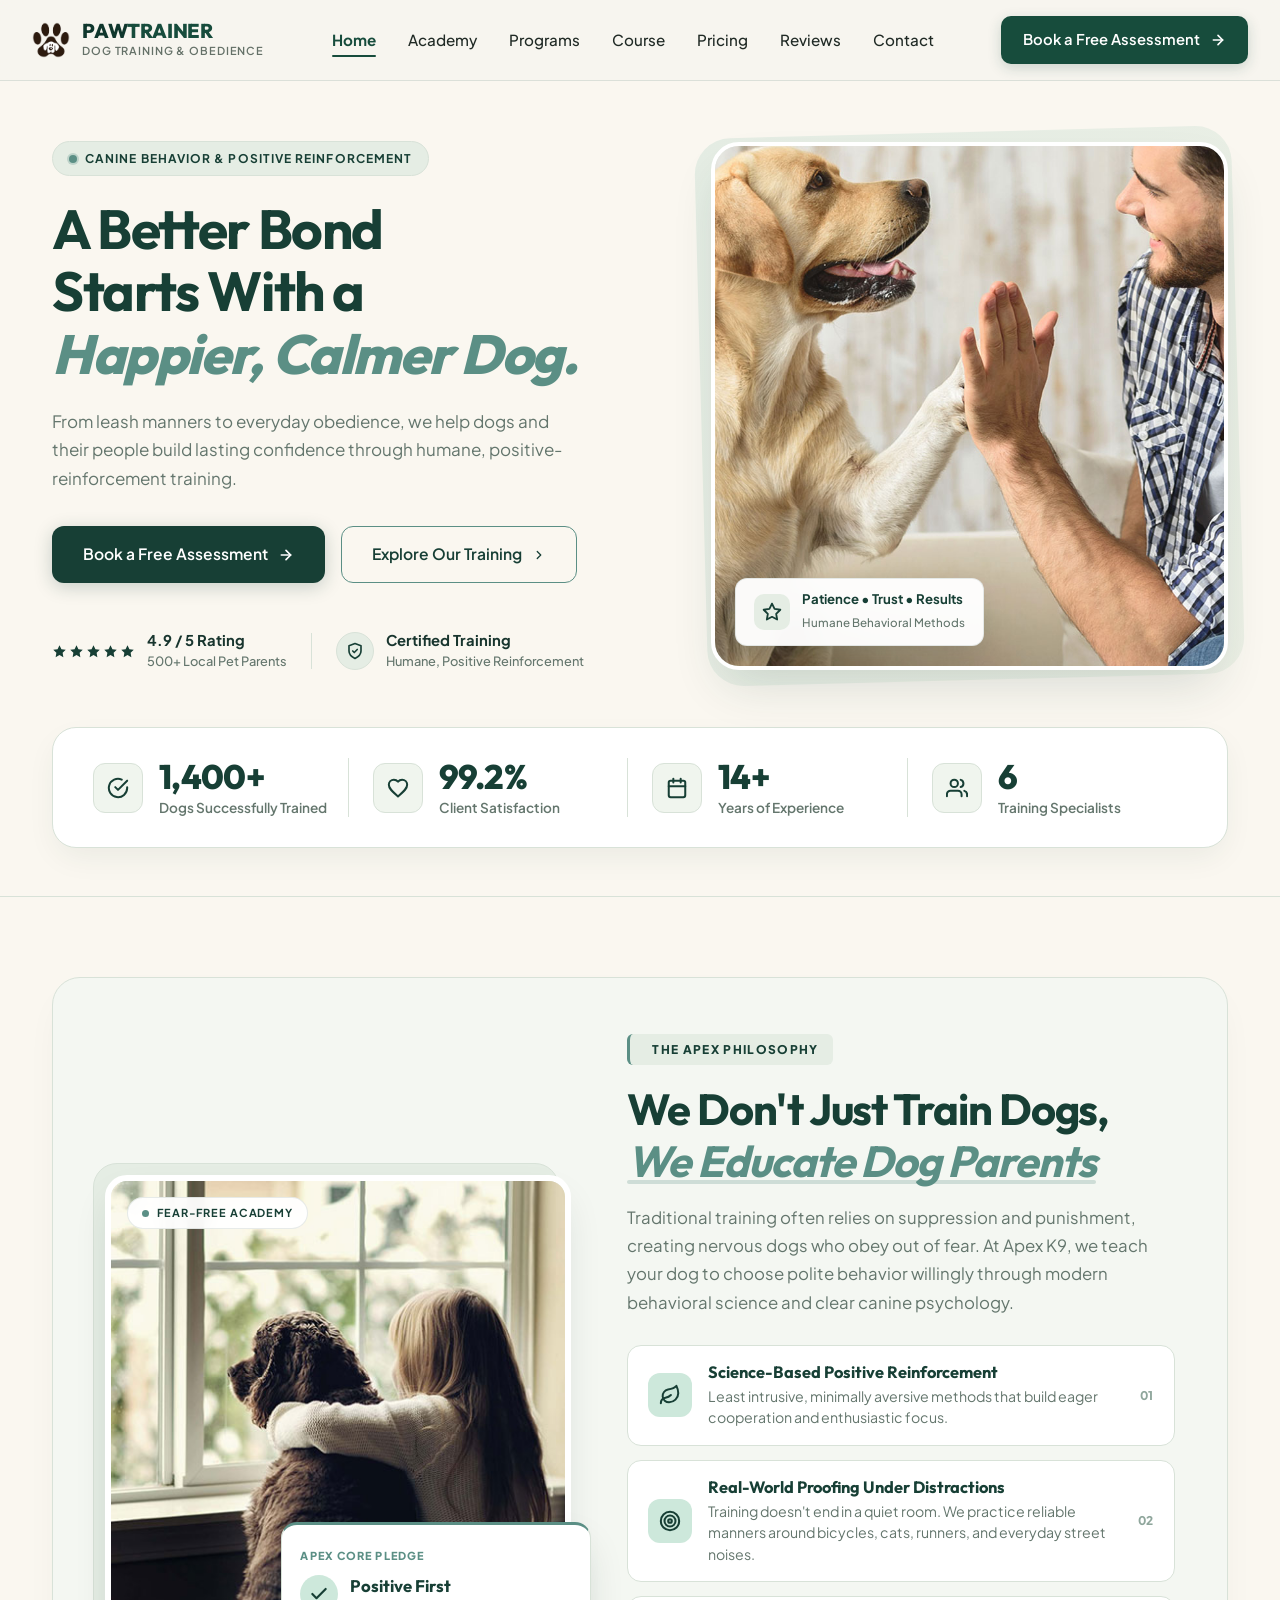
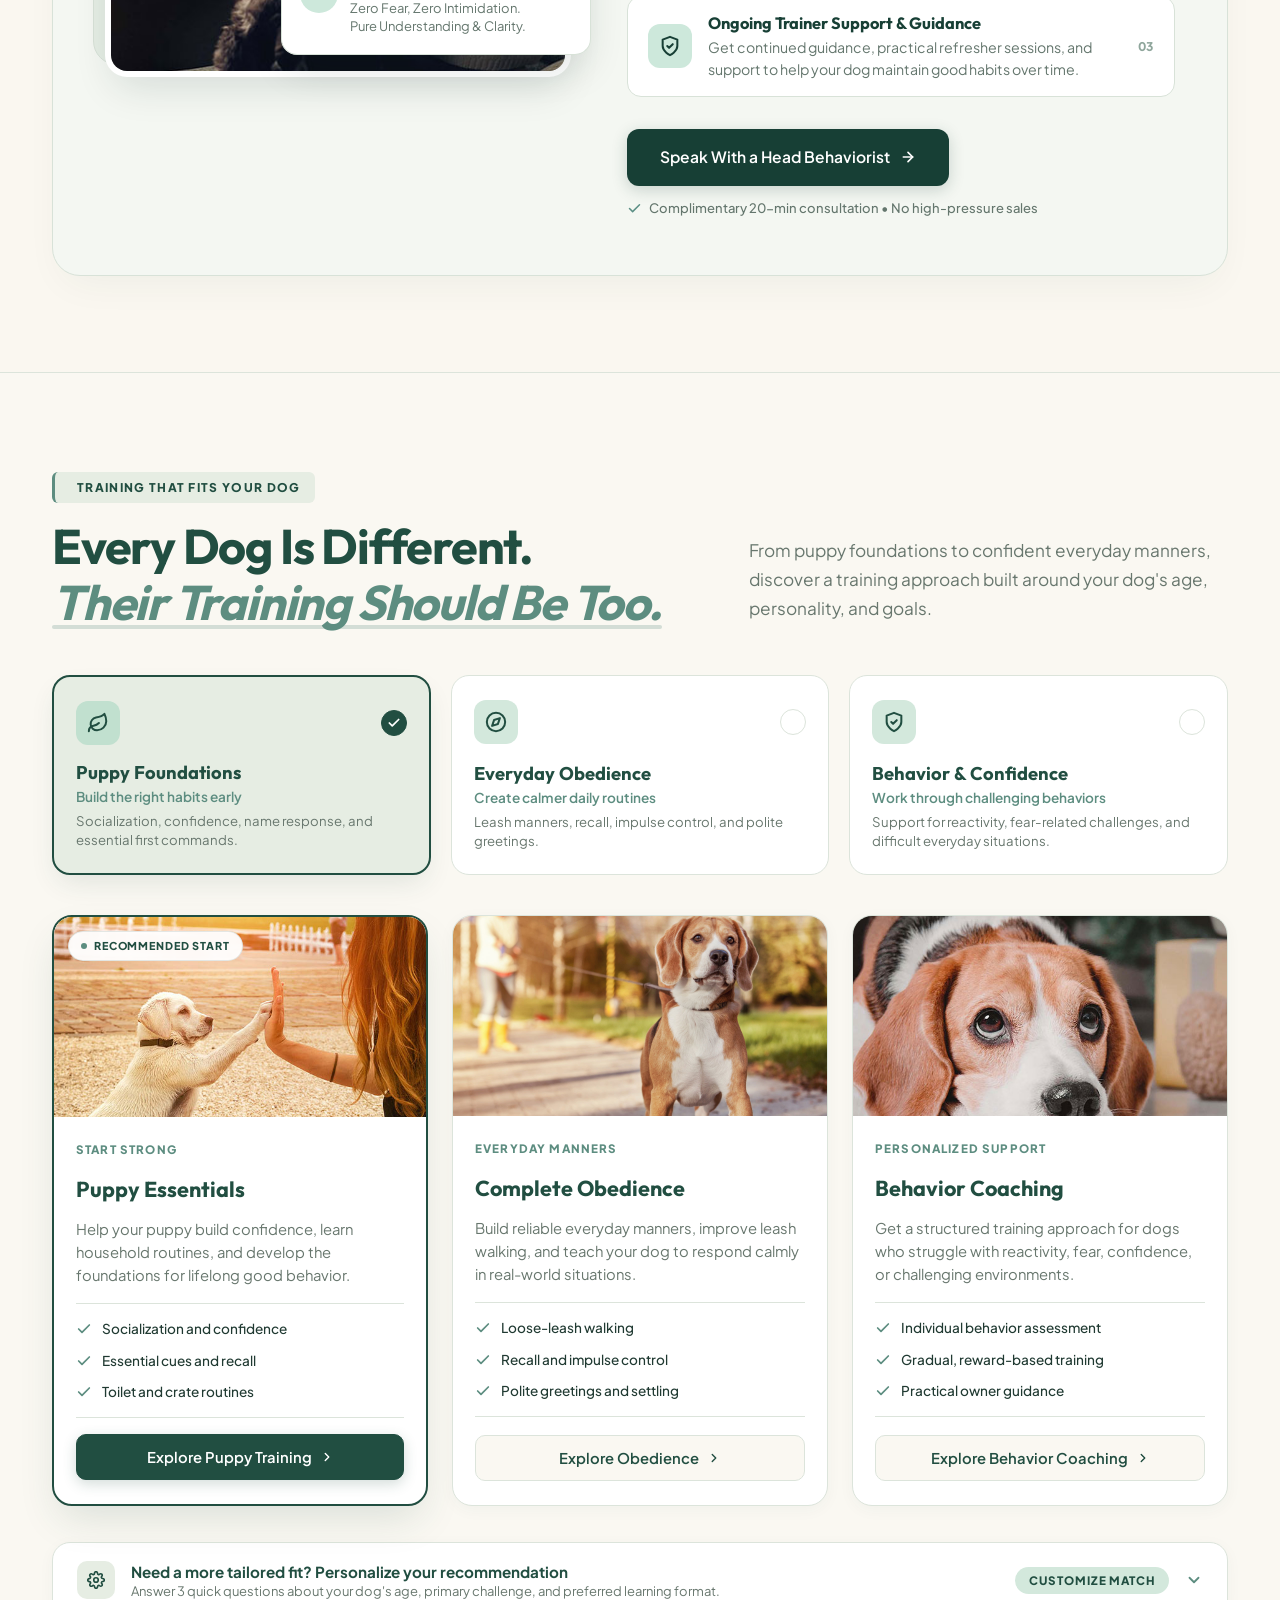
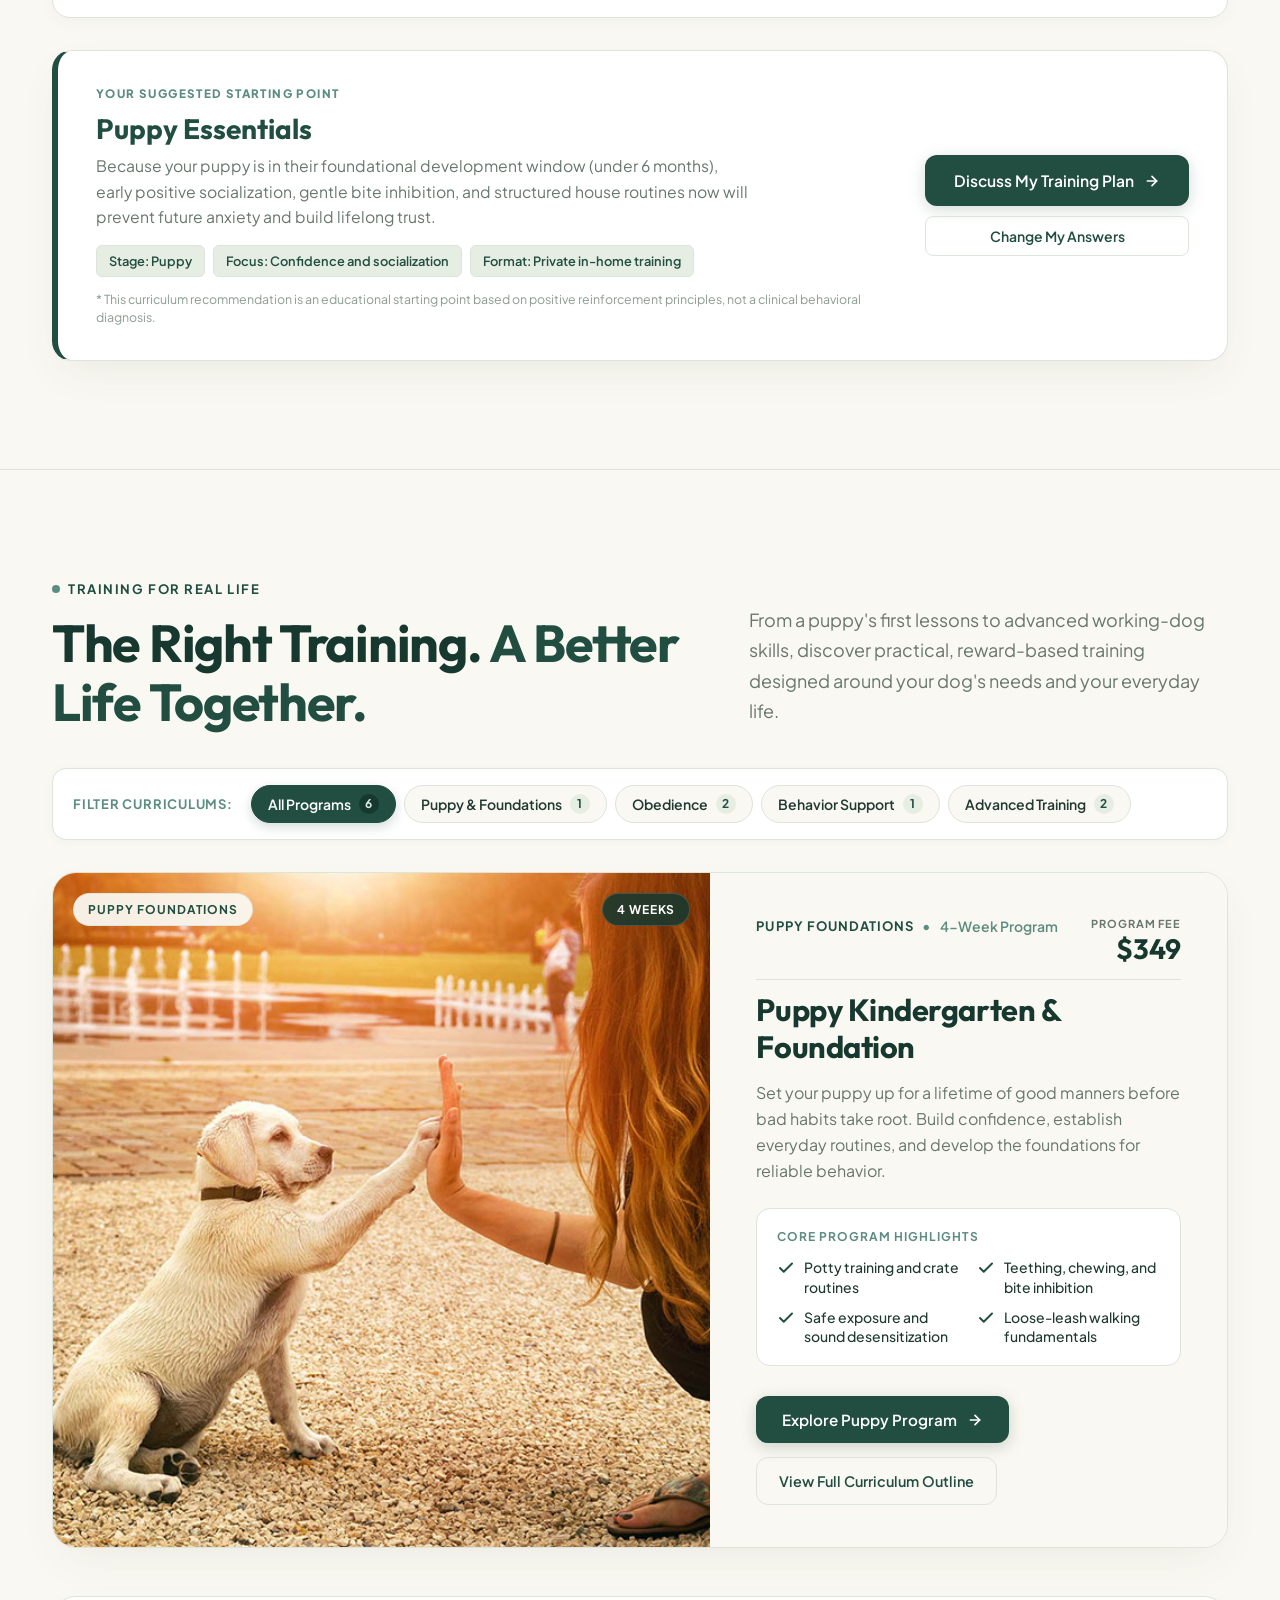
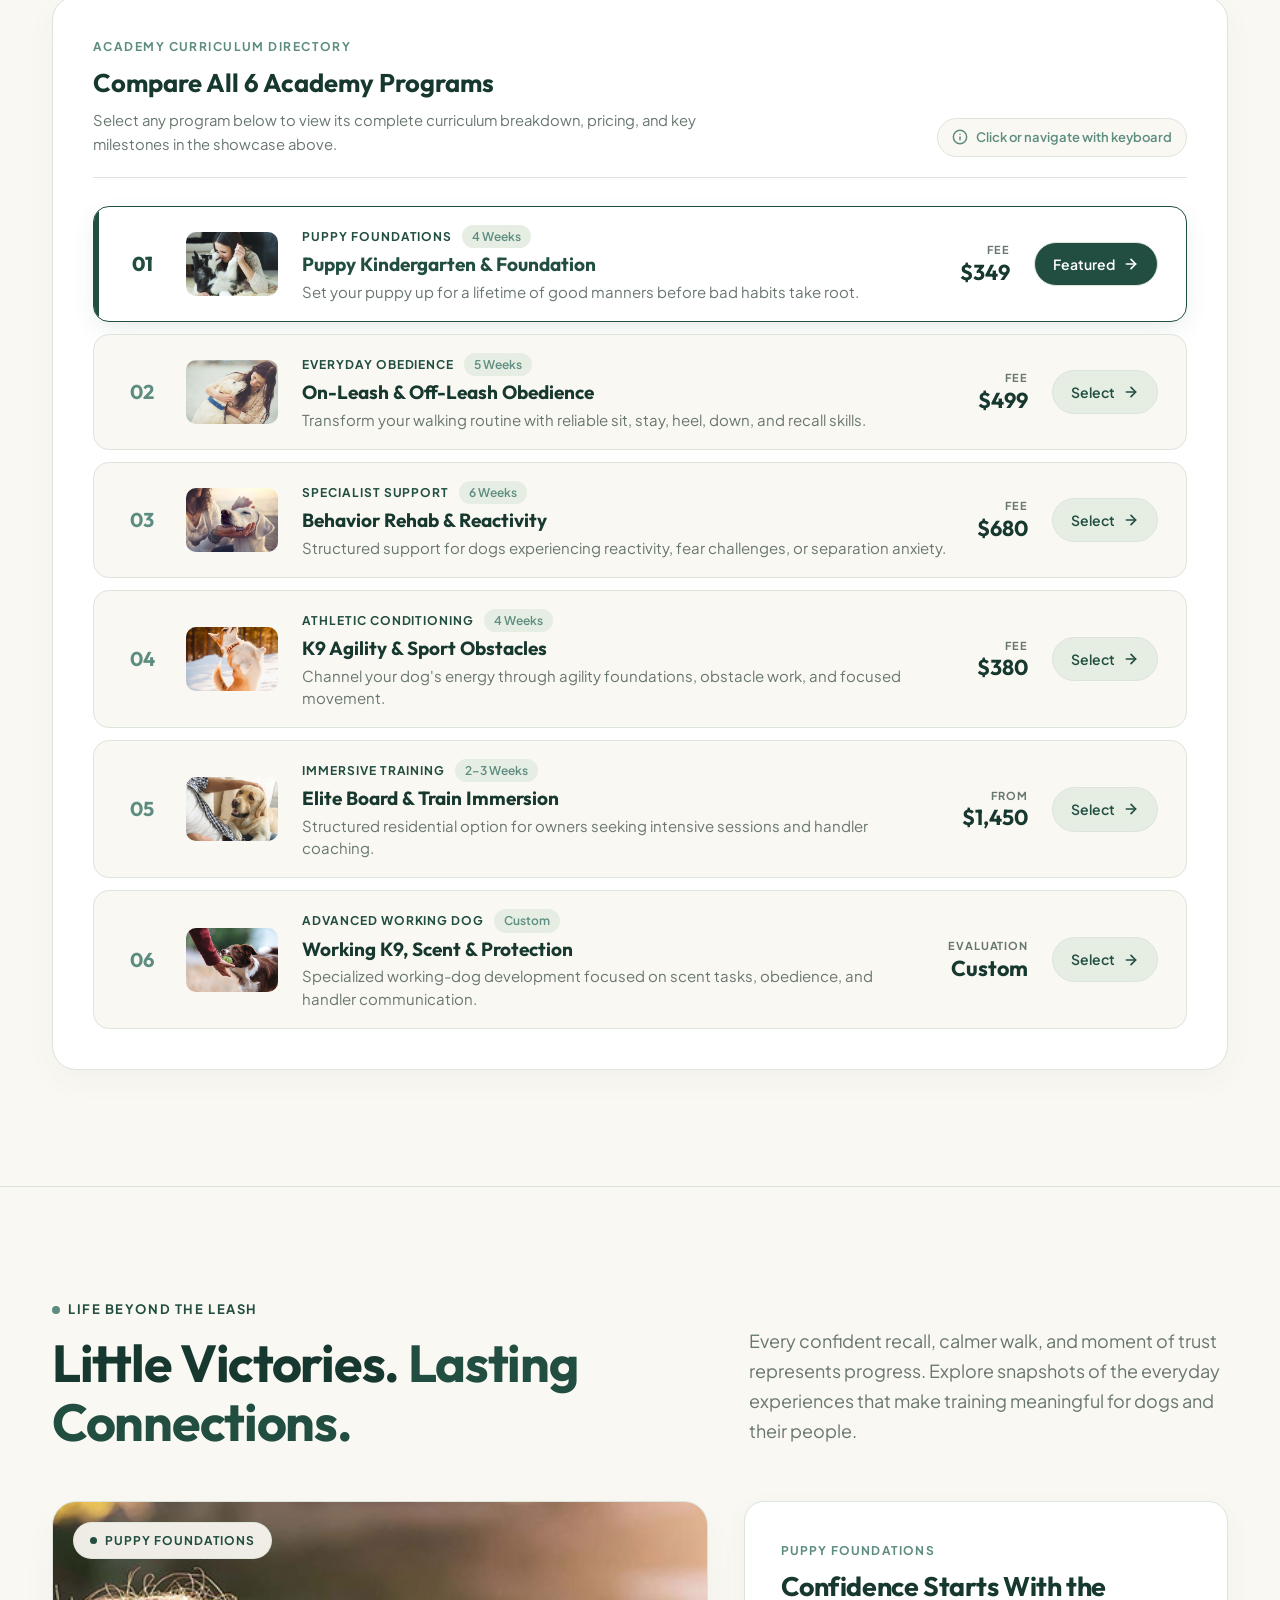
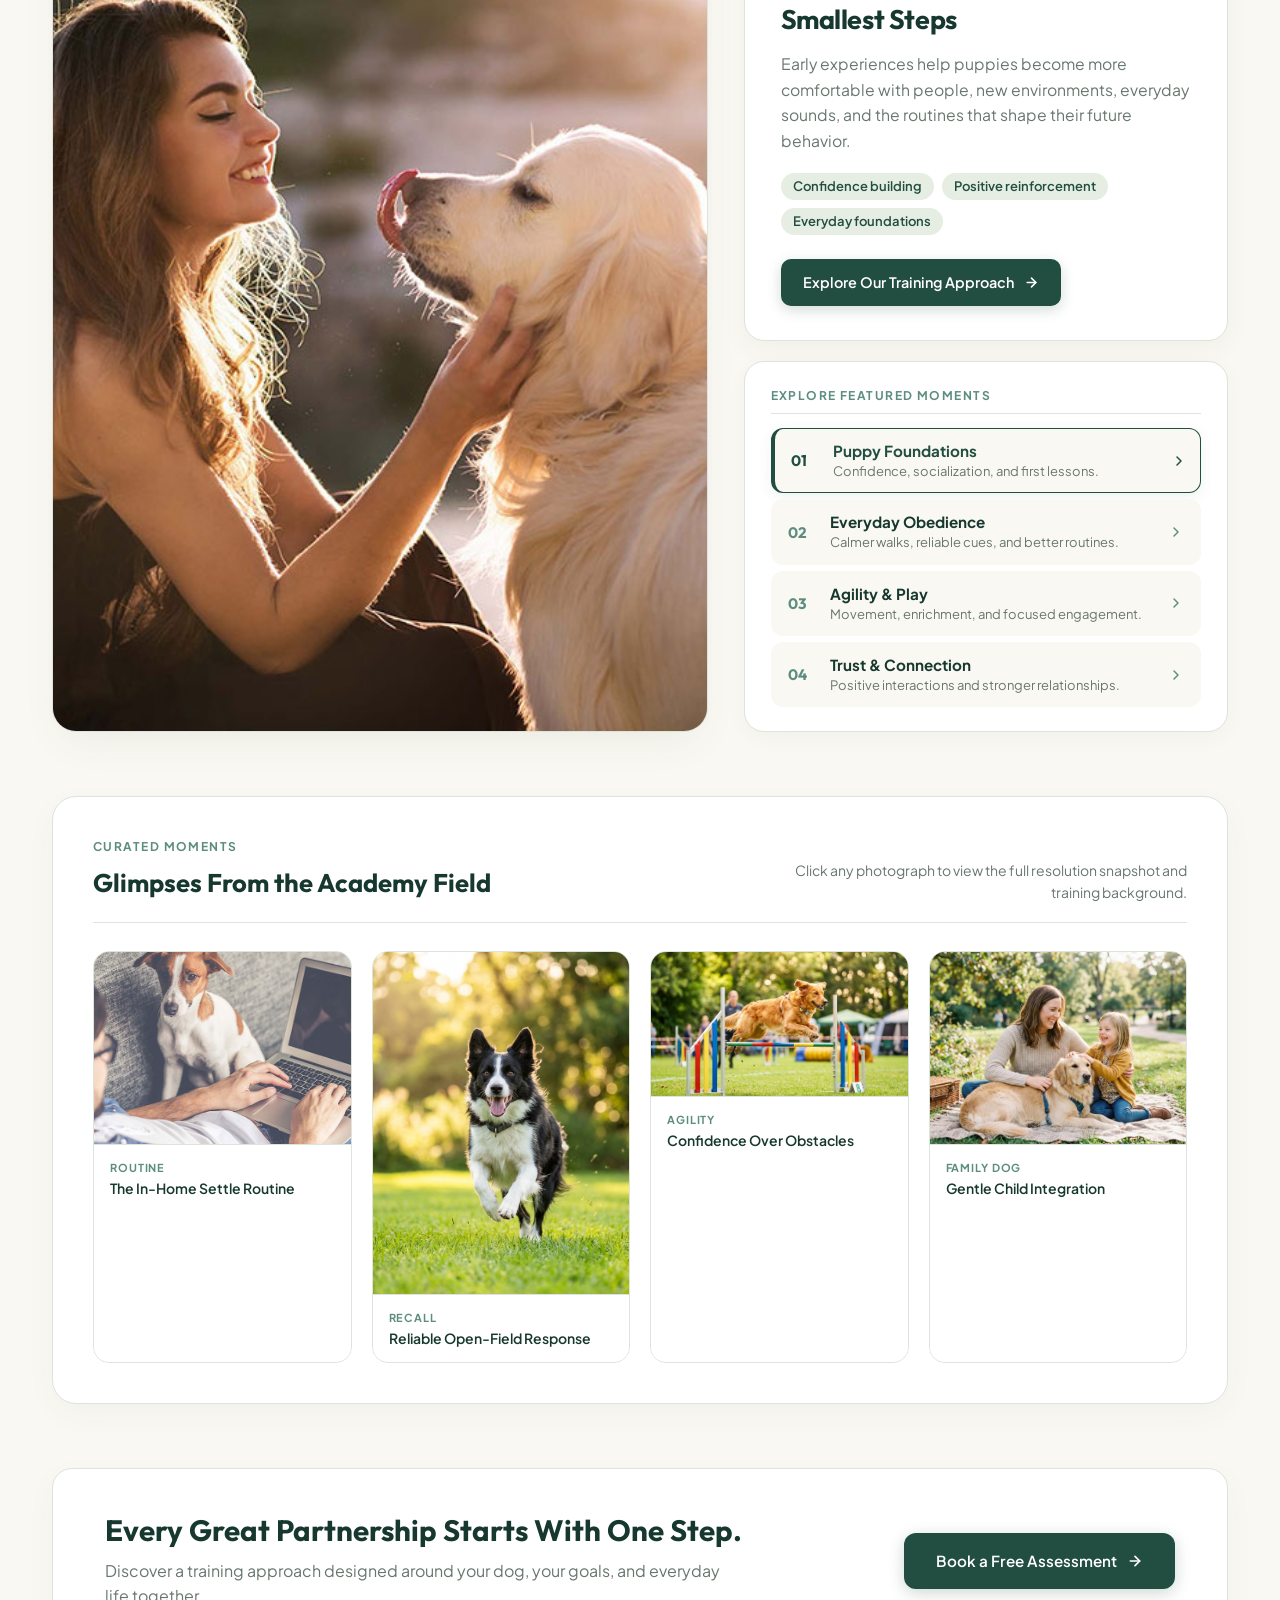
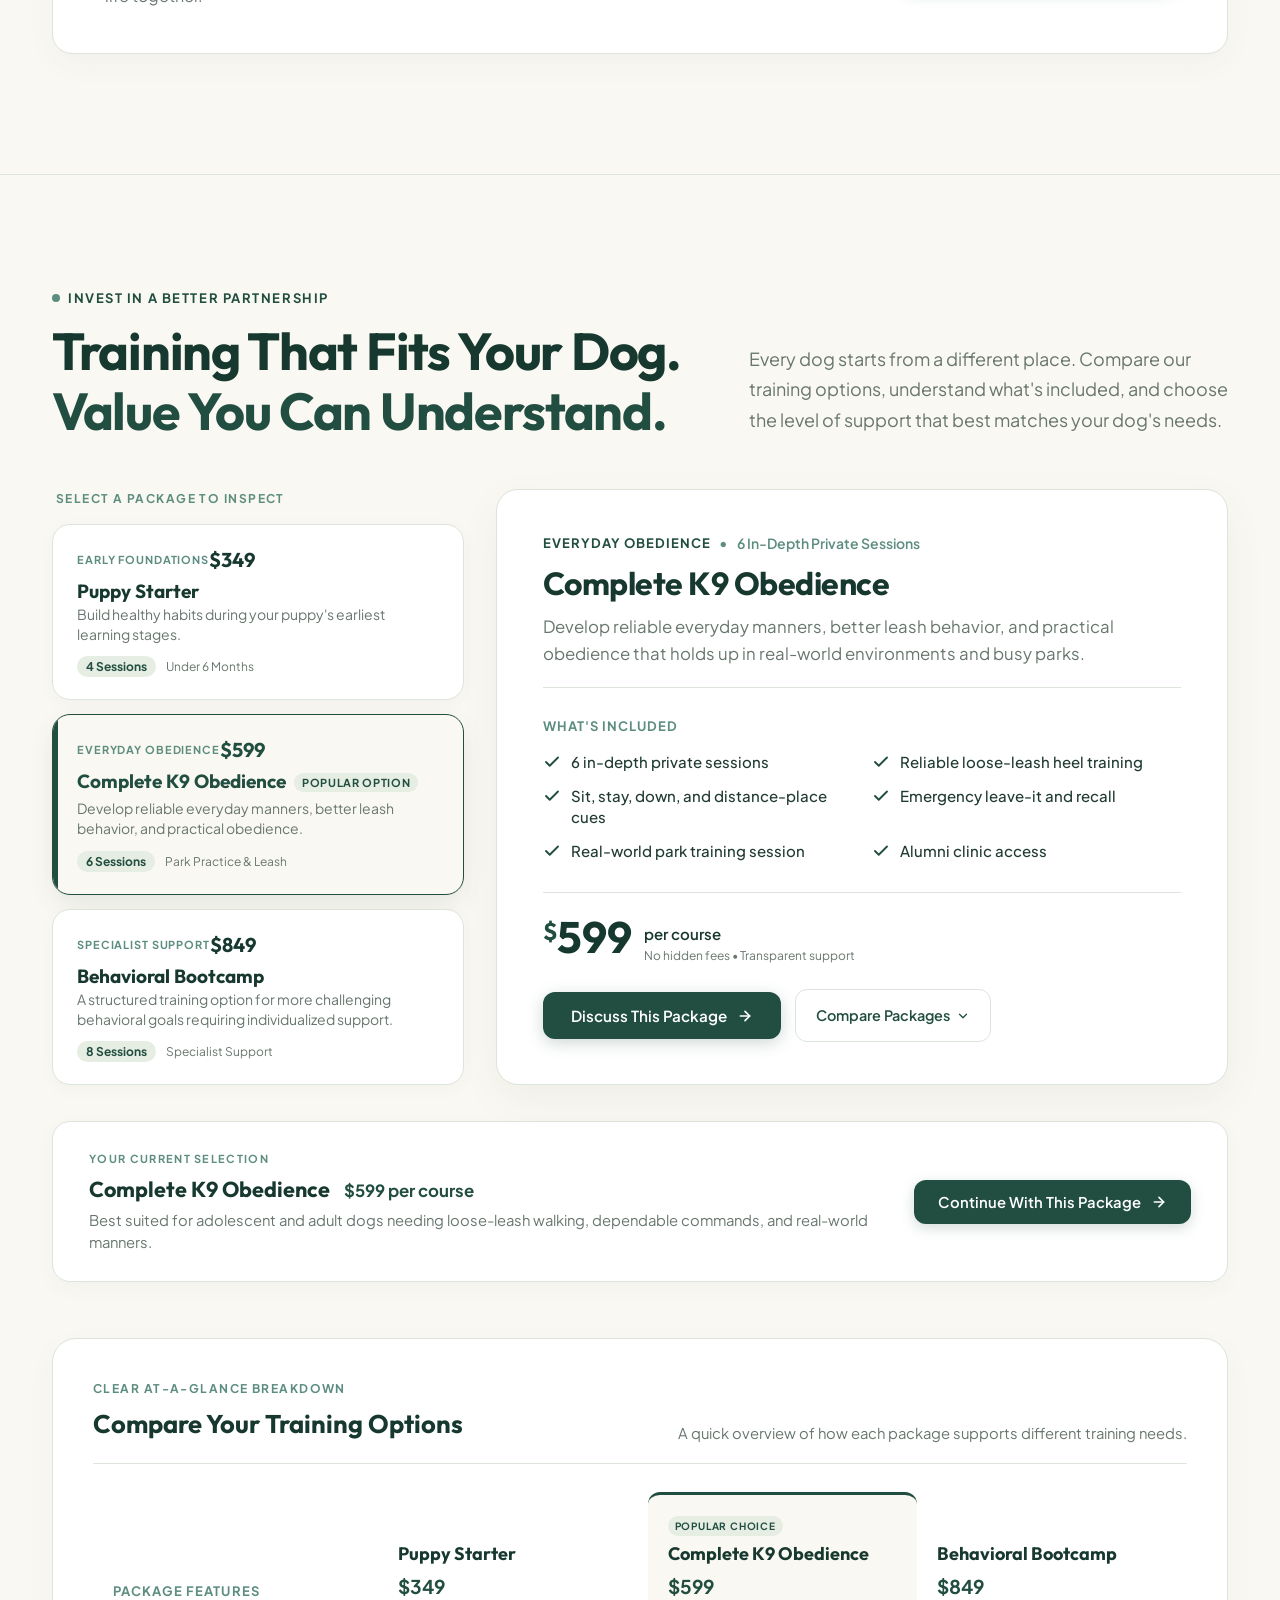
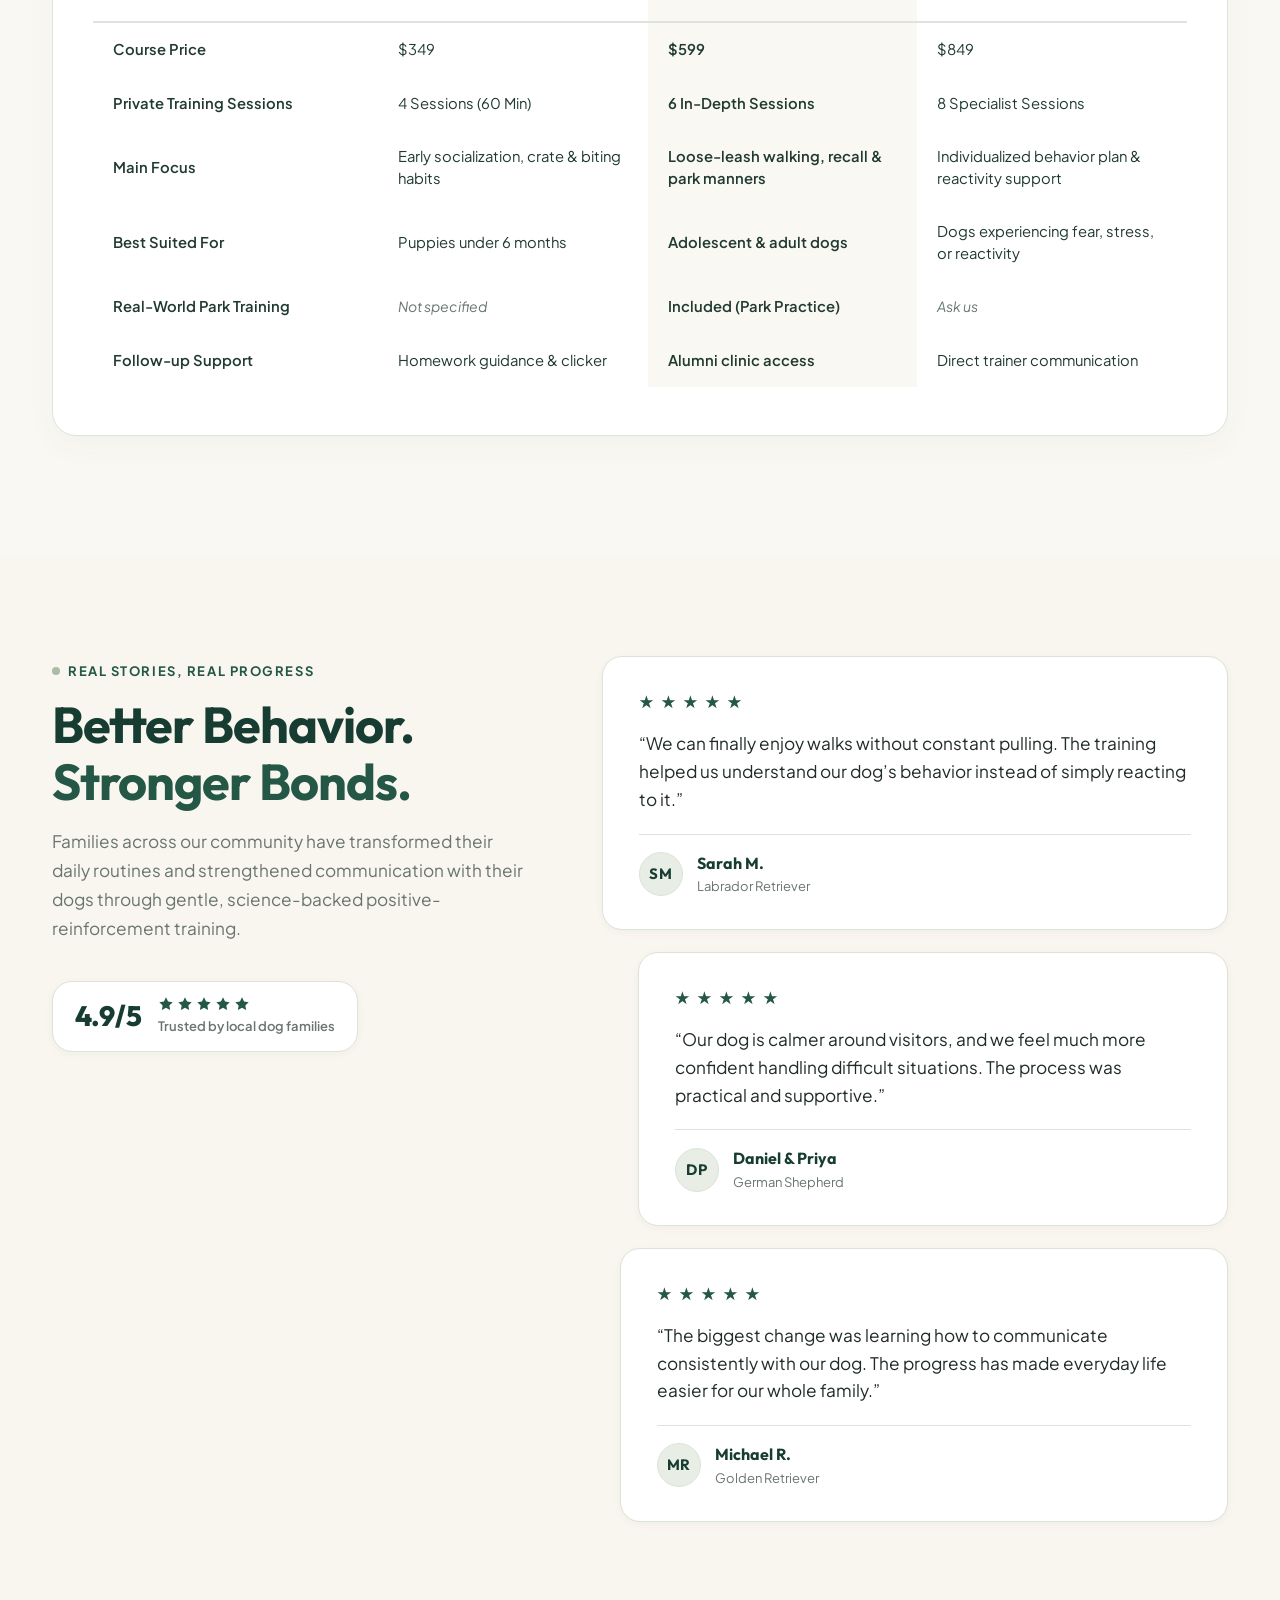
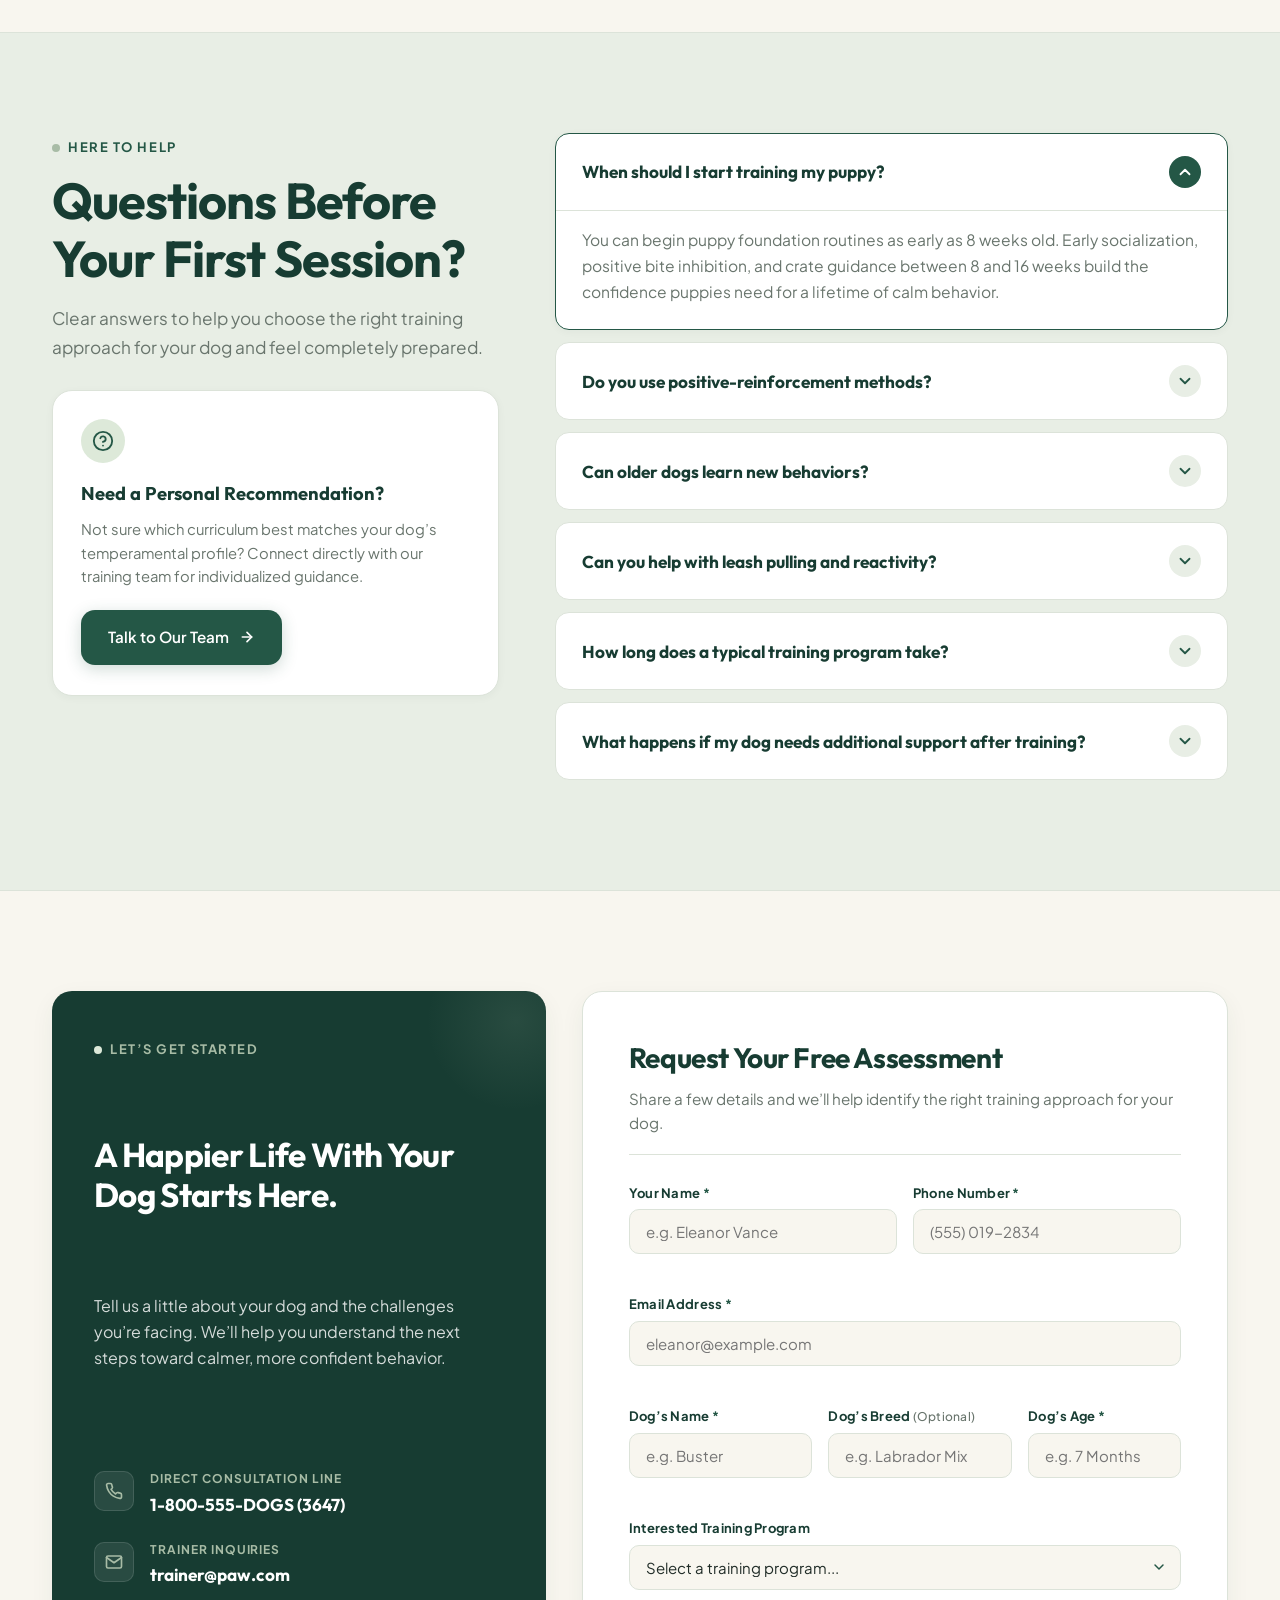
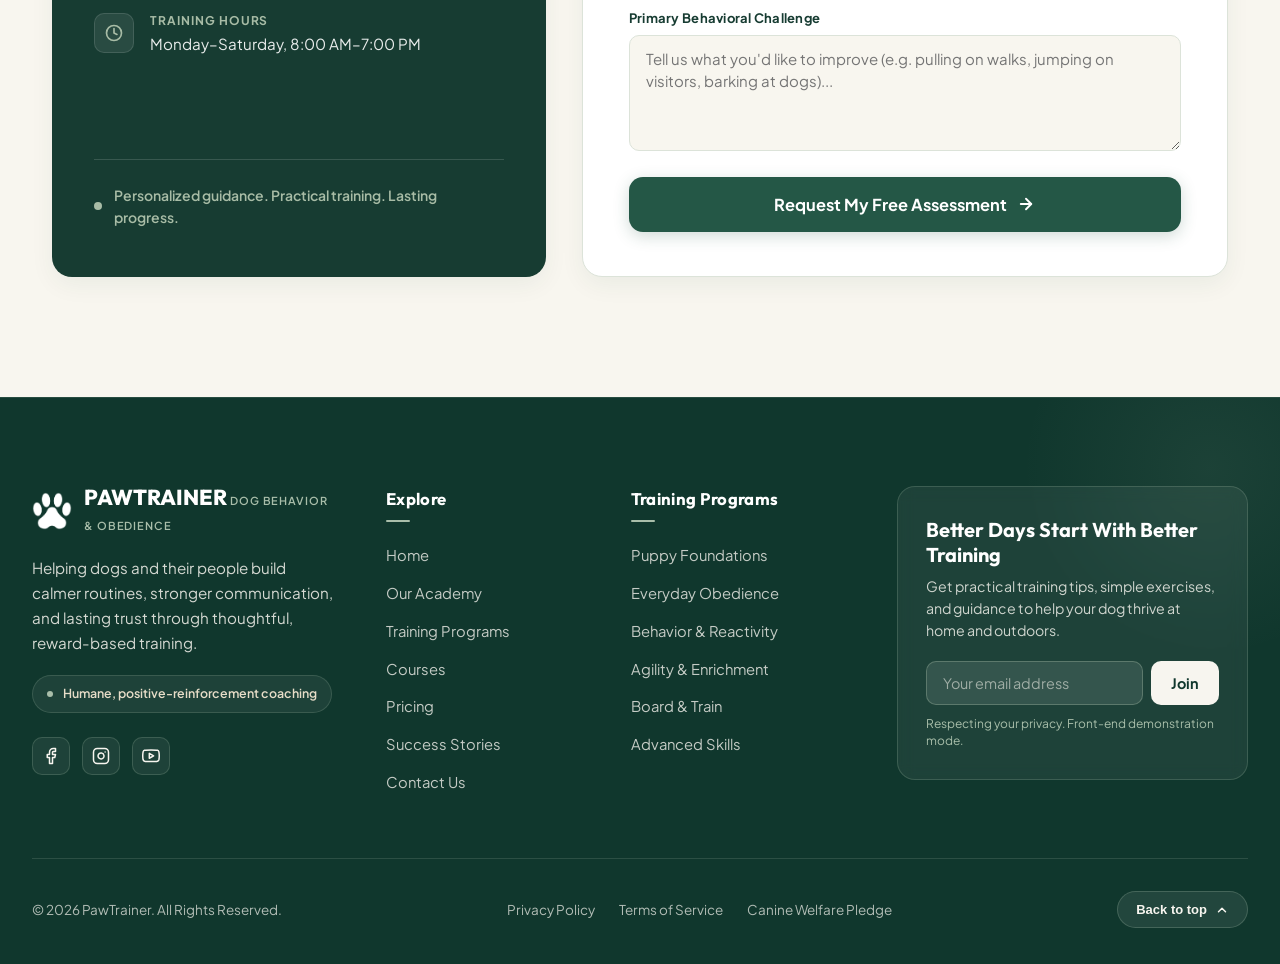
==== commit e77f4b97: "feat: add redesign assets and pages with interactive behavioral training discovery components" ====
--- a/redesign.html
+++ b/redesign.html
@@ -278,7 +278,9 @@
       }
 
       .rt-navbar__mobile-drawer.is-open {
-        max-height: 520px;
+        max-height: min(520px, calc(100dvh - 80px));
+        overflow-y: auto;
+        -webkit-overflow-scrolling: touch;
         opacity: 1;
         visibility: visible;
       }
@@ -318,15 +320,26 @@
       }
     }
 
-    @media (max-width: 480px) {
+    @media (max-width: 768px) {
       .rt-navbar__container {
         padding: 0 20px;
-        height: 72px;
+        height: 74px;
       }
 
       .rt-navbar__mobile-drawer {
         padding: 20px 20px 28px;
       }
+    }
+
+    @media (max-width: 480px) {
+      .rt-navbar__container {
+        padding: 0 16px;
+        height: 70px;
+      }
+
+      .rt-navbar__mobile-drawer {
+        padding: 18px 16px 24px;
+      }
 
       .rt-navbar__brand-title {
         font-size: 1.15rem;
@@ -334,6 +347,21 @@
 
       .rt-navbar__brand-tagline {
         font-size: 0.625rem;
+      }
+    }
+
+    @media (max-width: 360px) {
+      .rt-navbar__brand-title {
+        font-size: 1.05rem;
+      }
+
+      .rt-navbar__brand-tagline {
+        display: none;
+      }
+
+      .rt-navbar__logo-img {
+        width: 32px;
+        height: 32px;
       }
     }
 
@@ -762,12 +790,29 @@
     }
 
     @media (max-width: 480px) {
+      .rt-footer {
+        padding: 60px 0 32px;
+      }
+
+      .rt-footer__container {
+        padding: 0 16px;
+      }
+
       .rt-footer__input-row {
         flex-direction: column;
       }
 
+      .rt-footer__input {
+        font-size: 16px;
+      }
+
       .rt-footer__submit-btn {
         width: 100%;
+        padding: 13px 20px;
+      }
+
+      .rt-footer__newsletter-card {
+        padding: 24px 20px;
       }
     }
   </style>
@@ -2485,65 +2530,92 @@
             </p>
           </div>
 
-          <div class="redesign-pricing__table-container" tabindex="0" role="region" aria-label="Package comparison table">
-            <table class="redesign-pricing__table">
-              <thead>
-                <tr>
-                  <th scope="col" class="redesign-pricing__th-feature">Package Features</th>
-                  <th scope="col" class="redesign-pricing__th-col" id="col-puppy">
-                    <span class="redesign-pricing__col-name">Puppy Starter</span>
-                    <span class="redesign-pricing__col-price">$349</span>
-                  </th>
-                  <th scope="col" class="redesign-pricing__th-col redesign-pricing__th-col--highlight" id="col-obedience">
-                    <div class="redesign-pricing__col-tag">POPULAR CHOICE</div>
-                    <span class="redesign-pricing__col-name">Complete K9 Obedience</span>
-                    <span class="redesign-pricing__col-price">$599</span>
-                  </th>
-                  <th scope="col" class="redesign-pricing__th-col" id="col-bootcamp">
-                    <span class="redesign-pricing__col-name">Behavioral Bootcamp</span>
-                    <span class="redesign-pricing__col-price">$849</span>
-                  </th>
-                </tr>
-              </thead>
-              <tbody>
-                <tr>
-                  <th scope="row" class="redesign-pricing__row-header">Course Price</th>
-                  <td>$349</td>
-                  <td class="redesign-pricing__td--highlight">$599</td>
-                  <td>$849</td>
-                </tr>
-                <tr>
-                  <th scope="row" class="redesign-pricing__row-header">Private Training Sessions</th>
-                  <td>4 Sessions (60 Min)</td>
-                  <td class="redesign-pricing__td--highlight">6 In-Depth Sessions</td>
-                  <td>8 Specialist Sessions</td>
-                </tr>
-                <tr>
-                  <th scope="row" class="redesign-pricing__row-header">Main Focus</th>
-                  <td>Early socialization, crate &amp; biting habits</td>
-                  <td class="redesign-pricing__td--highlight">Loose-leash walking, recall &amp; park manners</td>
-                  <td>Individualized behavior plan &amp; reactivity support</td>
-                </tr>
-                <tr>
-                  <th scope="row" class="redesign-pricing__row-header">Best Suited For</th>
-                  <td>Puppies under 6 months</td>
-                  <td class="redesign-pricing__td--highlight">Adolescent &amp; adult dogs</td>
-                  <td>Dogs experiencing fear, stress, or reactivity</td>
-                </tr>
-                <tr>
-                  <th scope="row" class="redesign-pricing__row-header">Real-World Park Training</th>
-                  <td><span class="redesign-pricing__table-muted">Not specified</span></td>
-                  <td class="redesign-pricing__td--highlight">Included (Park Practice)</td>
-                  <td><span class="redesign-pricing__table-muted">Ask us</span></td>
-                </tr>
-                <tr>
-                  <th scope="row" class="redesign-pricing__row-header">Follow-up Support</th>
-                  <td>Homework guidance &amp; clicker</td>
-                  <td class="redesign-pricing__td--highlight">Alumni clinic access</td>
-                  <td>Direct trainer communication</td>
-                </tr>
-              </tbody>
-            </table>
+          <!-- Mobile Horizontal Scroll Affordance & Quick Package Switcher -->
+          <div class="redesign-pricing__table-hint">
+            <div class="redesign-pricing__table-hint-badge">
+              <svg class="redesign-pricing__hint-icon" width="16" height="16" viewBox="0 0 24 24" fill="none" stroke="currentColor" stroke-width="2.5" stroke-linecap="round" stroke-linejoin="round">
+                <polyline points="15 18 9 12 15 6"></polyline>
+              </svg>
+              <span>Swipe horizontally to compare all packages</span>
+              <svg class="redesign-pricing__hint-icon" width="16" height="16" viewBox="0 0 24 24" fill="none" stroke="currentColor" stroke-width="2.5" stroke-linecap="round" stroke-linejoin="round">
+                <polyline points="9 18 15 12 9 6"></polyline>
+              </svg>
+            </div>
+            <div class="redesign-pricing__table-pills" role="tablist" aria-label="Compare training options tabs">
+              <button type="button" class="redesign-pricing__table-pill is-active" data-col="col-puppy" role="tab" aria-selected="true">
+                Puppy Starter ($349)
+              </button>
+              <button type="button" class="redesign-pricing__table-pill" data-col="col-obedience" role="tab" aria-selected="false">
+                Complete K9 ★ ($599)
+              </button>
+              <button type="button" class="redesign-pricing__table-pill" data-col="col-bootcamp" role="tab" aria-selected="false">
+                Bootcamp ($849)
+              </button>
+            </div>
+          </div>
+
+          <div class="redesign-pricing__table-wrapper">
+            <div class="redesign-pricing__table-fade-right" aria-hidden="true"></div>
+            <div class="redesign-pricing__table-container" tabindex="0" role="region" aria-label="Package comparison table">
+              <table class="redesign-pricing__table">
+                <thead>
+                  <tr>
+                    <th scope="col" class="redesign-pricing__th-feature">Package Features</th>
+                    <th scope="col" class="redesign-pricing__th-col" id="col-puppy">
+                      <span class="redesign-pricing__col-name">Puppy Starter</span>
+                      <span class="redesign-pricing__col-price">$349</span>
+                    </th>
+                    <th scope="col" class="redesign-pricing__th-col redesign-pricing__th-col--highlight" id="col-obedience">
+                      <div class="redesign-pricing__col-tag">POPULAR CHOICE</div>
+                      <span class="redesign-pricing__col-name">Complete K9 Obedience</span>
+                      <span class="redesign-pricing__col-price">$599</span>
+                    </th>
+                    <th scope="col" class="redesign-pricing__th-col" id="col-bootcamp">
+                      <span class="redesign-pricing__col-name">Behavioral Bootcamp</span>
+                      <span class="redesign-pricing__col-price">$849</span>
+                    </th>
+                  </tr>
+                </thead>
+                <tbody>
+                  <tr>
+                    <th scope="row" class="redesign-pricing__row-header">Course Price</th>
+                    <td>$349</td>
+                    <td class="redesign-pricing__td--highlight">$599</td>
+                    <td>$849</td>
+                  </tr>
+                  <tr>
+                    <th scope="row" class="redesign-pricing__row-header">Private Training Sessions</th>
+                    <td>4 Sessions (60 Min)</td>
+                    <td class="redesign-pricing__td--highlight">6 In-Depth Sessions</td>
+                    <td>8 Specialist Sessions</td>
+                  </tr>
+                  <tr>
+                    <th scope="row" class="redesign-pricing__row-header">Main Focus</th>
+                    <td>Early socialization, crate &amp; biting habits</td>
+                    <td class="redesign-pricing__td--highlight">Loose-leash walking, recall &amp; park manners</td>
+                    <td>Individualized behavior plan &amp; reactivity support</td>
+                  </tr>
+                  <tr>
+                    <th scope="row" class="redesign-pricing__row-header">Best Suited For</th>
+                    <td>Puppies under 6 months</td>
+                    <td class="redesign-pricing__td--highlight">Adolescent &amp; adult dogs</td>
+                    <td>Dogs experiencing fear, stress, or reactivity</td>
+                  </tr>
+                  <tr>
+                    <th scope="row" class="redesign-pricing__row-header">Real-World Park Training</th>
+                    <td><span class="redesign-pricing__table-muted">Not specified</span></td>
+                    <td class="redesign-pricing__td--highlight">Included (Park Practice)</td>
+                    <td><span class="redesign-pricing__table-muted">Ask us</span></td>
+                  </tr>
+                  <tr>
+                    <th scope="row" class="redesign-pricing__row-header">Follow-up Support</th>
+                    <td>Homework guidance &amp; clicker</td>
+                    <td class="redesign-pricing__td--highlight">Alumni clinic access</td>
+                    <td>Direct trainer communication</td>
+                  </tr>
+                </tbody>
+              </table>
+            </div>
           </div>
         </div>
 
--- a/assets/css/redesign.css
+++ b/assets/css/redesign.css
@@ -63,6 +63,9 @@
   font-size: 16px;
   scroll-behavior: smooth;
   -webkit-text-size-adjust: 100%;
+  overflow-x: hidden;
+  max-width: 100vw;
+  width: 100%;
 }
 
 body.redesign-body {
@@ -73,8 +76,11 @@
   -webkit-font-smoothing: antialiased;
   -moz-osx-font-smoothing: grayscale;
   overflow-x: hidden;
+  max-width: 100vw;
+  width: 100%;
   margin: 0;
   padding: 0;
+  -webkit-tap-highlight-color: transparent;
 }
 
 /* Accessible Visually Hidden */
@@ -581,10 +587,10 @@
   }
 }
 
-/* Small Tablets & Mobile Devices (<= 680px) */
-@media (max-width: 680px) {
+/* Small Tablets & Mobile Devices (<= 768px) */
+@media (max-width: 768px) {
   .redesign-hero {
-    padding: 32px 0 24px;
+    padding: 36px 0 28px;
   }
 
   .redesign-hero__container {
@@ -603,7 +609,7 @@
   }
 
   .redesign-hero__title {
-    font-size: clamp(1.6rem, 6.4vw, 1.85rem);
+    font-size: clamp(1.65rem, 6.4vw, 2.05rem);
     line-height: 1.2;
     margin-bottom: 16px;
     text-wrap: balance;
@@ -735,6 +741,55 @@
     padding: 6px 14px;
     white-space: normal;
     line-height: 1.4;
+  }
+}
+
+@media (max-width: 480px) {
+  .redesign-hero {
+    padding: 28px 0 20px;
+  }
+
+  .redesign-hero__container {
+    padding-left: 16px;
+    padding-right: 16px;
+  }
+
+  .redesign-hero__title {
+    font-size: clamp(1.5rem, 6.2vw, 1.8rem);
+  }
+
+  .redesign-hero__image {
+    height: 250px;
+  }
+
+  .redesign-hero__stats {
+    padding: 18px 14px;
+    gap: 16px 12px;
+  }
+
+  .redesign-hero__stat-value {
+    font-size: 1.45rem;
+  }
+
+  .redesign-hero__stat-label {
+    font-size: 0.775rem;
+  }
+}
+
+@media (max-width: 360px) {
+  .redesign-hero__stats {
+    grid-template-columns: 1fr;
+    gap: 12px;
+    padding: 16px 14px;
+  }
+
+  .redesign-hero__stat:nth-child(1),
+  .redesign-hero__stat:nth-child(2),
+  .redesign-hero__stat:nth-child(3) {
+    border-right: none;
+    border-bottom: 1px solid var(--color-border-sage);
+    padding-bottom: 12px;
+    padding-right: 0;
   }
 }
 
@@ -1165,18 +1220,18 @@
   }
 }
 
-@media (max-width: 680px) {
+@media (max-width: 768px) {
   .redesign-philosophy {
-    padding: 40px 0 48px;
+    padding: 48px 0 54px;
   }
 
   .redesign-philosophy__container {
-    padding-left: 16px;
-    padding-right: 16px;
+    padding-left: 20px;
+    padding-right: 20px;
   }
 
   .redesign-philosophy__inner-frame {
-    padding: 24px 18px;
+    padding: 28px 20px;
     border-radius: 20px;
   }
 
@@ -1261,6 +1316,43 @@
     justify-content: center;
     width: 100%;
     text-align: center;
+  }
+}
+
+@media (max-width: 480px) {
+  .redesign-philosophy {
+    padding: 38px 0 44px;
+  }
+
+  .redesign-philosophy__container {
+    padding-left: 16px;
+    padding-right: 16px;
+  }
+
+  .redesign-philosophy__inner-frame {
+    padding: 20px 14px;
+    border-radius: 16px;
+  }
+
+  .redesign-philosophy__image {
+    height: 240px;
+  }
+
+  .redesign-philosophy__title {
+    font-size: clamp(1.5rem, 6.2vw, 1.85rem);
+  }
+
+  .redesign-philosophy__principle {
+    padding: 12px 14px;
+    gap: 10px;
+  }
+
+  .redesign-philosophy__principle-title {
+    font-size: 0.925rem;
+  }
+
+  .redesign-philosophy__principle-desc {
+    font-size: 0.8125rem;
   }
 }
 
@@ -2153,9 +2245,134 @@
   }
 }
 
-@media (max-width: 680px) {
+@media (max-width: 768px) {
   .redesign-programs {
-    padding: 48px 0 56px;
+    padding: 56px 0 64px;
+  }
+
+  .redesign-programs__container {
+    padding-left: 20px;
+    padding-right: 20px;
+  }
+
+  .redesign-programs__title {
+    font-size: clamp(1.75rem, 6.8vw, 2.15rem);
+    line-height: 1.2;
+  }
+
+  .redesign-programs__description {
+    font-size: 0.95rem;
+    line-height: 1.55;
+  }
+
+  .redesign-programs__stage {
+    padding: 18px 16px;
+  }
+
+  .redesign-programs__matcher-box {
+    margin-bottom: 28px;
+    border-radius: 16px;
+  }
+
+  .redesign-programs__matcher-toggle {
+    padding: 16px;
+    display: grid;
+    grid-template-columns: 38px 1fr auto;
+    grid-template-areas:
+      "icon text text"
+      ".    badge arrow";
+    align-items: center;
+    gap: 12px 14px;
+  }
+
+  .redesign-programs__matcher-toggle-icon {
+    grid-area: icon;
+    align-self: start;
+    margin-top: 2px;
+  }
+
+  .redesign-programs__matcher-toggle-text {
+    grid-area: text;
+    width: 100%;
+    min-width: 0;
+  }
+
+  .redesign-programs__matcher-toggle-text strong {
+    font-size: 0.985rem;
+    line-height: 1.35;
+    margin-bottom: 4px;
+    display: block;
+    word-break: normal;
+    overflow-wrap: break-word;
+  }
+
+  .redesign-programs__matcher-toggle-text span {
+    font-size: 0.825rem;
+    line-height: 1.45;
+    display: block;
+    color: #68776E;
+  }
+
+  .redesign-programs__matcher-toggle-badge {
+    grid-area: badge;
+    justify-self: start;
+    margin: 0;
+    white-space: nowrap;
+  }
+
+  .redesign-programs__matcher-toggle-arrow {
+    grid-area: arrow;
+    justify-self: end;
+  }
+
+  .redesign-programs__questions {
+    padding: 0 18px 22px;
+  }
+
+  .redesign-programs__select {
+    font-size: 16px;
+  }
+
+  .redesign-programs__recommendation {
+    padding: 24px 18px;
+    border-left-width: 4px;
+    border-radius: 16px;
+  }
+
+  .redesign-programs__rec-inner {
+    grid-template-columns: 1fr;
+    gap: 20px;
+  }
+
+  .redesign-programs__rec-title {
+    font-size: 1.45rem;
+  }
+
+  .redesign-programs__rec-desc {
+    font-size: 0.925rem;
+  }
+
+  .redesign-programs__rec-actions {
+    flex-direction: column;
+    width: 100%;
+    gap: 10px;
+  }
+
+  .redesign-programs__rec-cta,
+  .redesign-programs__rec-secondary {
+    width: 100%;
+    justify-content: center;
+    padding: 14px 20px;
+  }
+
+  .redesign-programs__modal-box {
+    padding: 28px 20px 24px;
+  }
+}
+
+@media (max-width: 480px) {
+  .redesign-programs {
+    padding: 44px 0 52px;
   }
 
   .redesign-programs__container {
@@ -2164,58 +2381,85 @@
   }
 
   .redesign-programs__title {
-    font-size: clamp(1.75rem, 6.8vw, 2.15rem);
-    line-height: 1.2;
+    font-size: clamp(1.55rem, 6.2vw, 1.85rem);
+    line-height: 1.22;
   }
 
   .redesign-programs__description {
-    font-size: 0.95rem;
-    line-height: 1.55;
+    font-size: 0.925rem;
+    line-height: 1.5;
   }
 
   .redesign-programs__stage {
-    padding: 18px 16px;
+    padding: 16px 14px;
+  }
+
+  .redesign-programs__stage-title {
+    font-size: 1.05rem;
   }
 
   .redesign-programs__matcher-toggle {
-    padding: 14px 16px;
-    flex-wrap: wrap;
-    gap: 10px;
+    padding: 14px 12px;
+    gap: 10px 10px;
+    grid-template-columns: 34px 1fr auto;
+  }
+
+  .redesign-programs__matcher-toggle-icon {
+    width: 34px;
+    height: 34px;
+    border-radius: 8px;
+  }
+
+  .redesign-programs__matcher-toggle-icon svg {
+    width: 16px;
+    height: 16px;
+  }
+
+  .redesign-programs__matcher-toggle-text strong {
+    font-size: 0.925rem;
+    line-height: 1.35;
+  }
+
+  .redesign-programs__matcher-toggle-text span {
+    font-size: 0.785rem;
+    line-height: 1.45;
   }
 
   .redesign-programs__matcher-toggle-badge {
-    margin-left: auto;
+    font-size: 0.6875rem;
+    padding: 5px 12px;
   }
 
   .redesign-programs__questions {
-    padding: 0 16px 20px;
+    padding: 0 14px 18px;
+  }
+
+  .redesign-programs__select {
+    padding: 11px 32px 11px 12px;
   }
 
   .redesign-programs__recommendation {
-    padding: 24px 18px;
-    border-left-width: 4px;
+    padding: 20px 16px;
   }
 
   .redesign-programs__rec-title {
-    font-size: 1.45rem;
+    font-size: 1.35rem;
   }
 
   .redesign-programs__rec-desc {
-    font-size: 0.925rem;
-  }
-
-  .redesign-programs__rec-actions {
-    flex-direction: column;
-    width: 100%;
-  }
-
-  .redesign-programs__rec-cta,
-  .redesign-programs__rec-secondary {
-    width: 100%;
-  }
-
-  .redesign-programs__modal-box {
-    padding: 28px 20px 24px;
+    font-size: 0.8875rem;
+  }
+
+  .redesign-programs__card-image-wrap {
+    height: 180px;
+  }
+
+  .redesign-programs__card-content {
+    padding: 20px 16px;
+  }
+
+  .redesign-programs__card-title {
+    font-size: 1.25rem;
   }
 }
 
@@ -4665,14 +4909,152 @@
   text-align: right;
 }
 
+/* Table Scroll Hint & Package Switcher Pills */
+.redesign-pricing__table-hint {
+  display: none;
+}
+
+@media (max-width: 900px) {
+  .redesign-pricing__table-hint {
+    display: flex;
+    flex-direction: column;
+    align-items: center;
+    gap: 12px;
+    margin-bottom: 20px;
+    width: 100%;
+  }
+
+  .redesign-pricing__table-hint-badge {
+    display: inline-flex;
+    align-items: center;
+    gap: 8px;
+    padding: 7px 16px;
+    background-color: #E6EDE3;
+    border: 1px solid #DCE4DB;
+    border-radius: 9999px;
+    font-size: 0.775rem;
+    font-weight: 700;
+    color: #214E41;
+    letter-spacing: 0.02em;
+    animation: hintPulse 2.4s infinite ease-in-out;
+  }
+
+  @keyframes hintPulse {
+    0%, 100% {
+      transform: scale(1);
+    }
+    50% {
+      transform: scale(1.025);
+      box-shadow: 0 4px 12px rgba(33, 78, 65, 0.12);
+    }
+  }
+
+  .redesign-pricing__hint-icon {
+    color: #5D8D80;
+    flex-shrink: 0;
+  }
+
+  .redesign-pricing__table-pills {
+    display: flex;
+    align-items: center;
+    gap: 8px;
+    width: 100%;
+    overflow-x: auto;
+    -webkit-overflow-scrolling: touch;
+    padding: 2px 2px 6px;
+    scrollbar-width: none;
+  }
+
+  .redesign-pricing__table-pills::-webkit-scrollbar {
+    display: none;
+  }
+
+  .redesign-pricing__table-pill {
+    flex: 1;
+    min-width: fit-content;
+    padding: 8px 14px;
+    border-radius: 9999px;
+    border: 1.5px solid #DCE4DB;
+    background-color: #FAF8F2;
+    color: #203A32;
+    font-family: var(--font-body);
+    font-size: 0.8125rem;
+    font-weight: 600;
+    cursor: pointer;
+    white-space: nowrap;
+    transition: all 0.2s ease;
+  }
+
+  .redesign-pricing__table-pill:hover {
+    border-color: #5D8D80;
+    background-color: #E6EDE3;
+  }
+
+  .redesign-pricing__table-pill.is-active {
+    background-color: #214E41;
+    color: #FFFFFF;
+    border-color: #214E41;
+    box-shadow: 0 4px 12px rgba(33, 78, 65, 0.2);
+  }
+}
+
+/* Table Wrapper & Right-side gradient fade */
+.redesign-pricing__table-wrapper {
+  position: relative;
+  width: 100%;
+}
+
+@media (max-width: 900px) {
+  .redesign-pricing__table-fade-right {
+    position: absolute;
+    top: 0;
+    right: 0;
+    bottom: 8px;
+    width: 36px;
+    background: linear-gradient(to right, rgba(255, 255, 255, 0), rgba(255, 255, 255, 0.95));
+    pointer-events: none;
+    z-index: 5;
+    border-top-right-radius: 14px;
+    border-bottom-right-radius: 14px;
+    transition: opacity 0.25s ease;
+  }
+
+  .redesign-pricing__table-fade-right.is-scrolled-end {
+    opacity: 0;
+  }
+}
+
 .redesign-pricing__table-container {
   overflow-x: auto;
   -webkit-overflow-scrolling: touch;
+  scrollbar-width: thin;
+  scrollbar-color: #5D8D80 #E6EDE3;
+  padding-bottom: 8px;
+}
+
+.redesign-pricing__table-container::-webkit-scrollbar {
+  height: 6px;
+}
+
+.redesign-pricing__table-container::-webkit-scrollbar-track {
+  background: #E8EEE5;
+  border-radius: 9999px;
+}
+
+.redesign-pricing__table-container::-webkit-scrollbar-thumb {
+  background: #5D8D80;
+  border-radius: 9999px;
+}
+
+.redesign-pricing__table-container:focus-visible {
+  outline: 2px solid #5D8D80;
+  outline-offset: 2px;
 }
 
 .redesign-pricing__table {
   width: 100%;
-  border-collapse: collapse;
+  border-collapse: separate;
+  border-spacing: 0;
   min-width: 720px;
   text-align: left;
 }
@@ -4984,6 +5366,77 @@
     width: 100%;
     justify-content: center;
   }
+
+  /* Comparison Table Mobile Enhancements */
+  .redesign-pricing__comparison {
+    padding: 26px 16px;
+    border-radius: 20px;
+  }
+
+  .redesign-pricing__comparison-header {
+    margin-bottom: 16px;
+    padding-bottom: 14px;
+  }
+
+  .redesign-pricing__comparison-title {
+    font-size: 1.4rem;
+  }
+
+  .redesign-pricing__table-container {
+    border: 1.5px solid #DCE4DB;
+    border-radius: 14px;
+    background: #FFFFFF;
+    box-shadow: 0 4px 16px rgba(33, 78, 65, 0.04);
+  }
+
+  .redesign-pricing__table {
+    min-width: 575px;
+    table-layout: fixed;
+  }
+
+  .redesign-pricing__th-feature,
+  .redesign-pricing__row-header {
+    width: 135px;
+    min-width: 125px;
+    max-width: 145px;
+    position: sticky;
+    left: 0;
+    z-index: 4;
+    background-color: #FFFFFF;
+    box-shadow: 3px 0 8px -2px rgba(33, 78, 65, 0.12);
+    border-right: 1.5px solid #DCE4DB;
+    word-break: normal;
+    white-space: normal;
+    padding: 14px 12px;
+    font-size: 0.835rem;
+    line-height: 1.35;
+  }
+
+  .redesign-pricing__table thead th.redesign-pricing__th-feature {
+    background-color: #FAF8F2;
+    z-index: 6;
+  }
+
+  .redesign-pricing__table tbody tr:hover .redesign-pricing__row-header {
+    background-color: #F5FAF6;
+  }
+
+  .redesign-pricing__th-col,
+  .redesign-pricing__table tbody td {
+    width: 146px;
+    min-width: 142px;
+    padding: 14px 14px;
+    font-size: 0.875rem;
+  }
+
+  .redesign-pricing__col-name {
+    font-size: 0.95rem;
+    line-height: 1.3;
+  }
+
+  .redesign-pricing__col-price {
+    font-size: 1.05rem;
+  }
 }
 
 @media (max-width: 480px) {
@@ -5005,6 +5458,31 @@
 
   .redesign-pricing__modal-box {
     padding: 28px 20px 24px;
+  }
+
+  .redesign-pricing__comparison {
+    padding: 22px 12px;
+  }
+
+  .redesign-pricing__table {
+    min-width: 535px;
+  }
+
+  .redesign-pricing__th-feature,
+  .redesign-pricing__row-header {
+    width: 122px;
+    min-width: 115px;
+    max-width: 130px;
+    padding: 12px 10px;
+    font-size: 0.785rem;
+  }
+
+  .redesign-pricing__th-col,
+  .redesign-pricing__table tbody td {
+    width: 138px;
+    min-width: 135px;
+    padding: 12px 10px;
+    font-size: 0.825rem;
   }
 }
 
@@ -5894,42 +6372,55 @@
     grid-template-columns: 1fr;
     gap: 16px;
   }
+
+  /* Prevent iOS Safari auto-zoom on input focus */
+  .s7-input,
+  .s7-select,
+  .s7-textarea {
+    font-size: 16px;
+  }
 }
 
 @media (max-width: 480px) {
+  .s7-container {
+    padding: 0 16px;
+  }
+
   .s7-testimonials,
   .s7-faq,
   .s7-contact {
-    padding: 54px 0 64px;
+    padding: 50px 0 60px;
   }
 
   .s7-heading--lg {
-    font-size: 1.85rem;
+    font-size: 1.75rem;
   }
 
   .s7-accordion-item__trigger {
-    padding: 18px 20px;
-    font-size: 1rem;
+    padding: 16px 16px;
+    font-size: 0.975rem;
   }
 
   .s7-accordion-item__content p {
-    padding: 0 20px 20px;
+    padding: 0 16px 18px;
+    font-size: 0.9rem;
   }
 
   .s7-form-panel {
-    padding: 24px 18px;
+    padding: 24px 16px;
   }
 
   .s7-contact__panel {
-    padding: 28px 20px;
+    padding: 26px 18px;
   }
 
   .s7-btn--submit {
     font-size: 0.95rem;
-  }
-}
-
-
-
-
-
+    padding: 14px 22px;
+  }
+}
+
+
+
+
+
